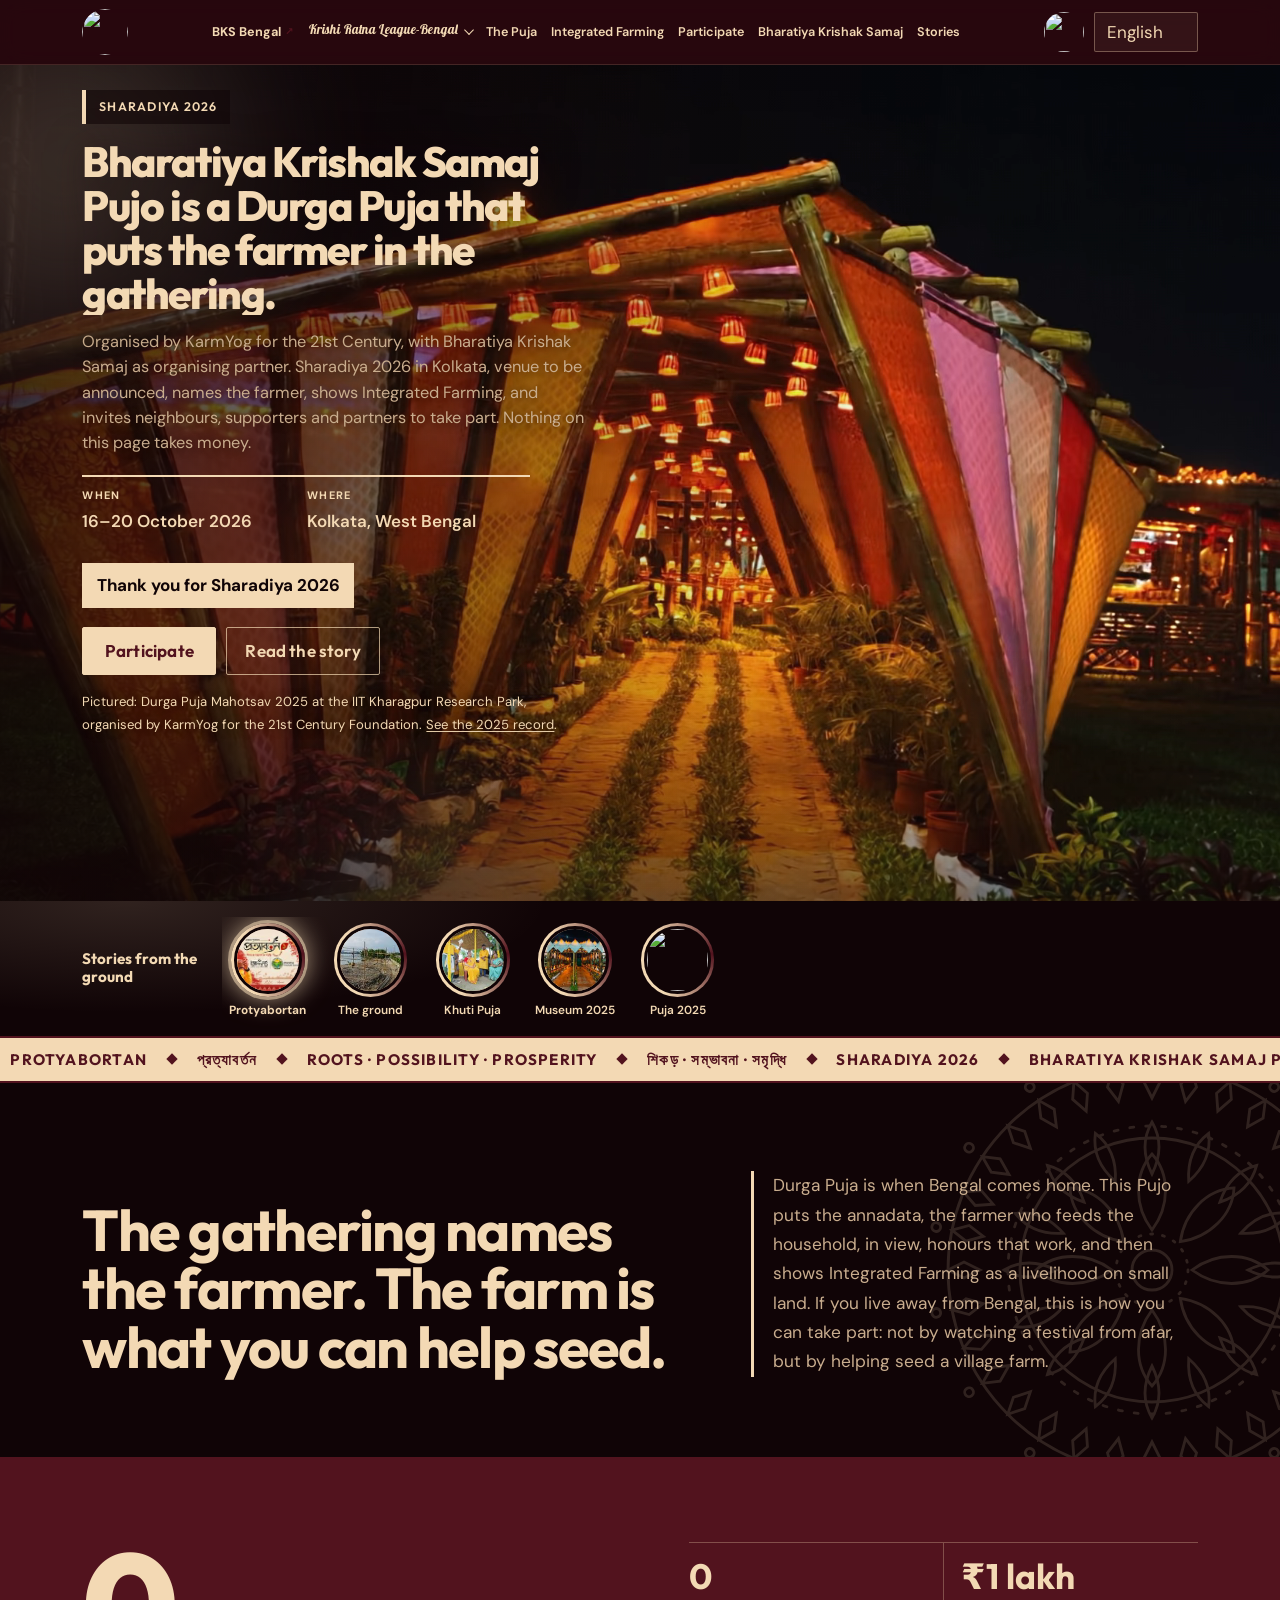
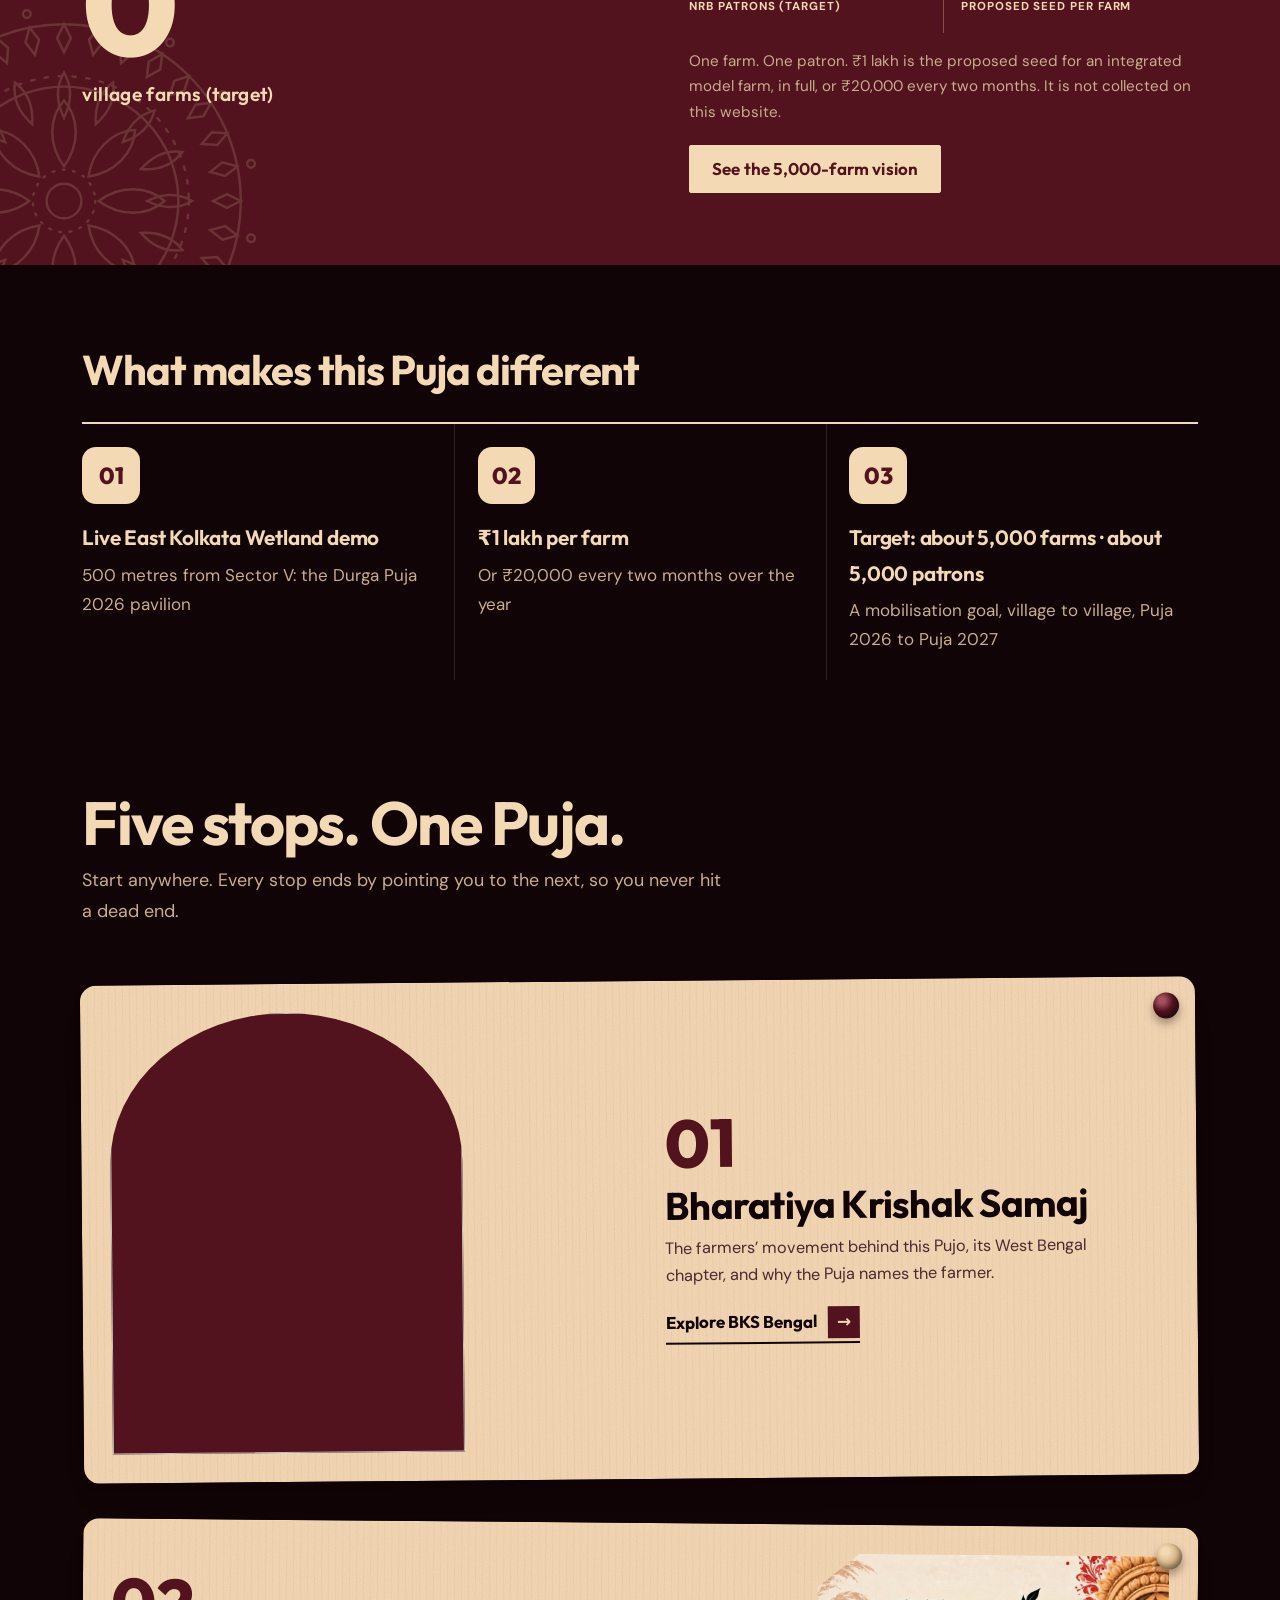
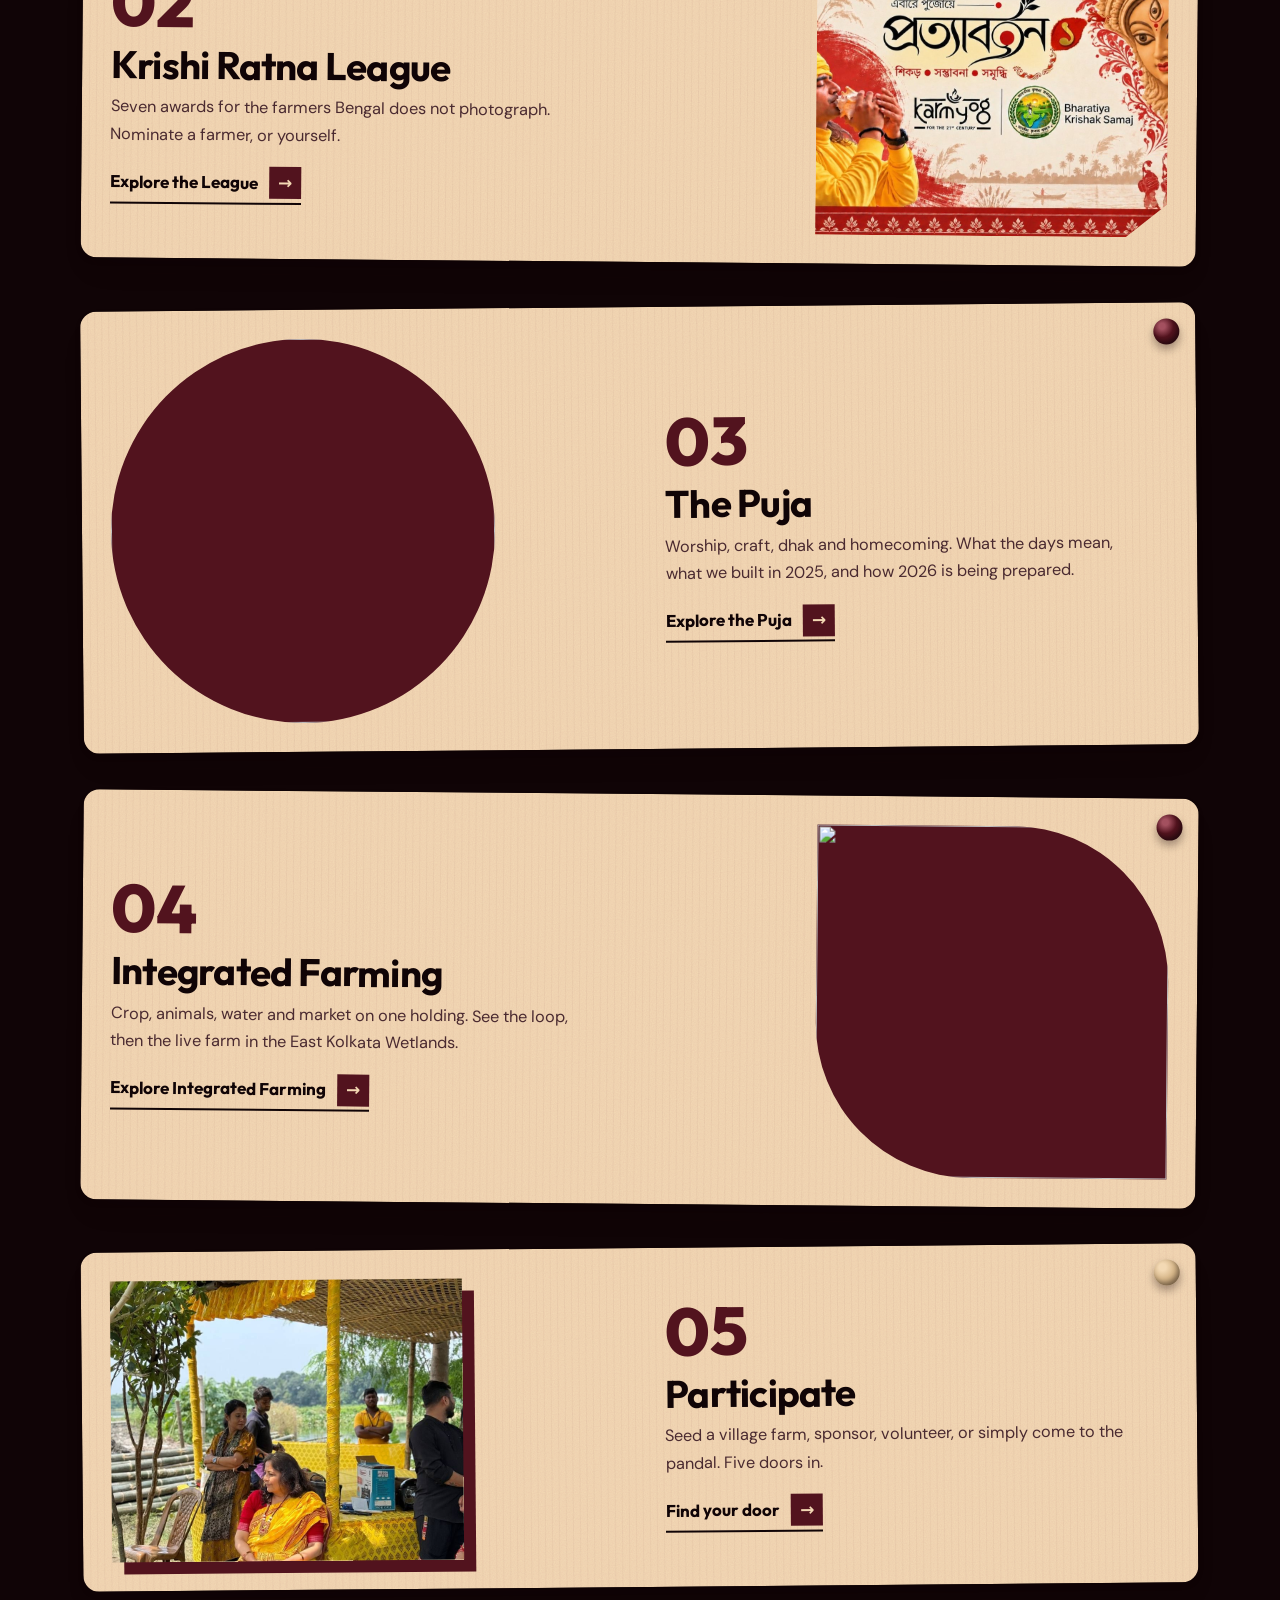
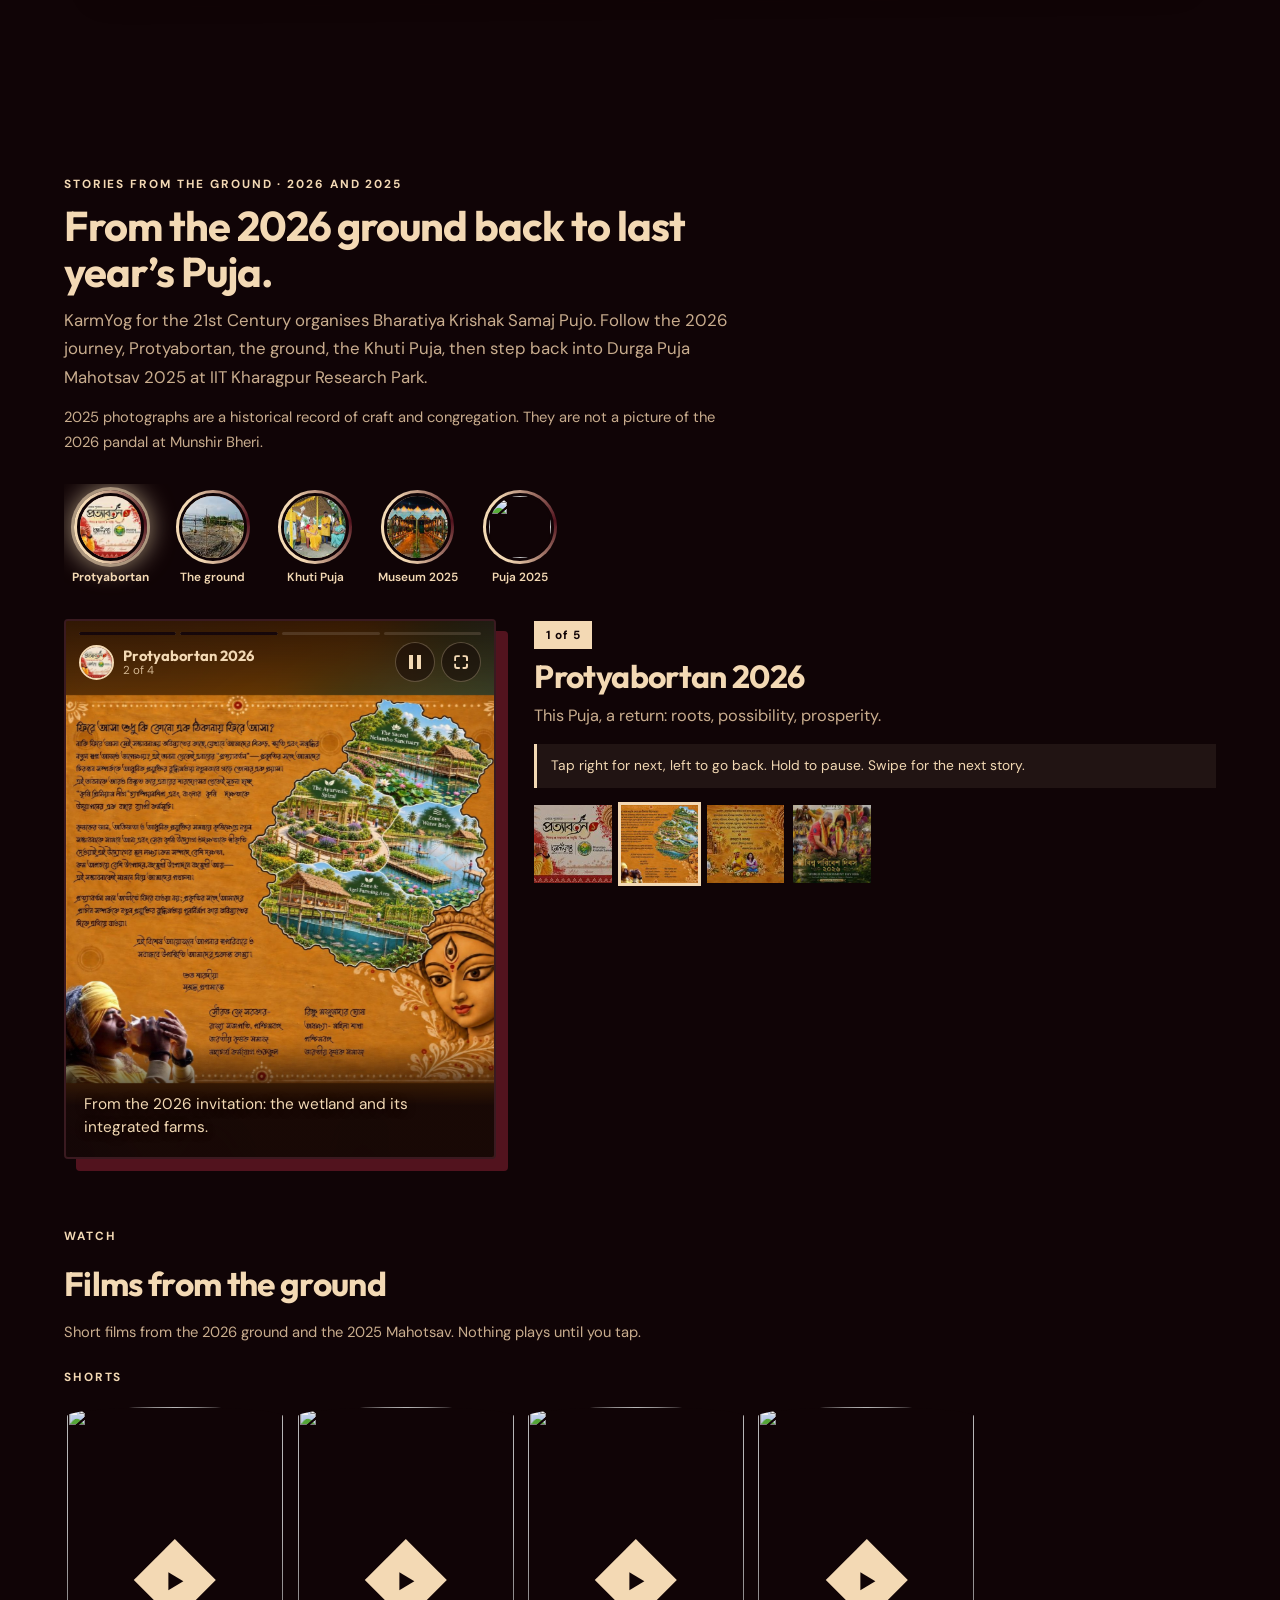
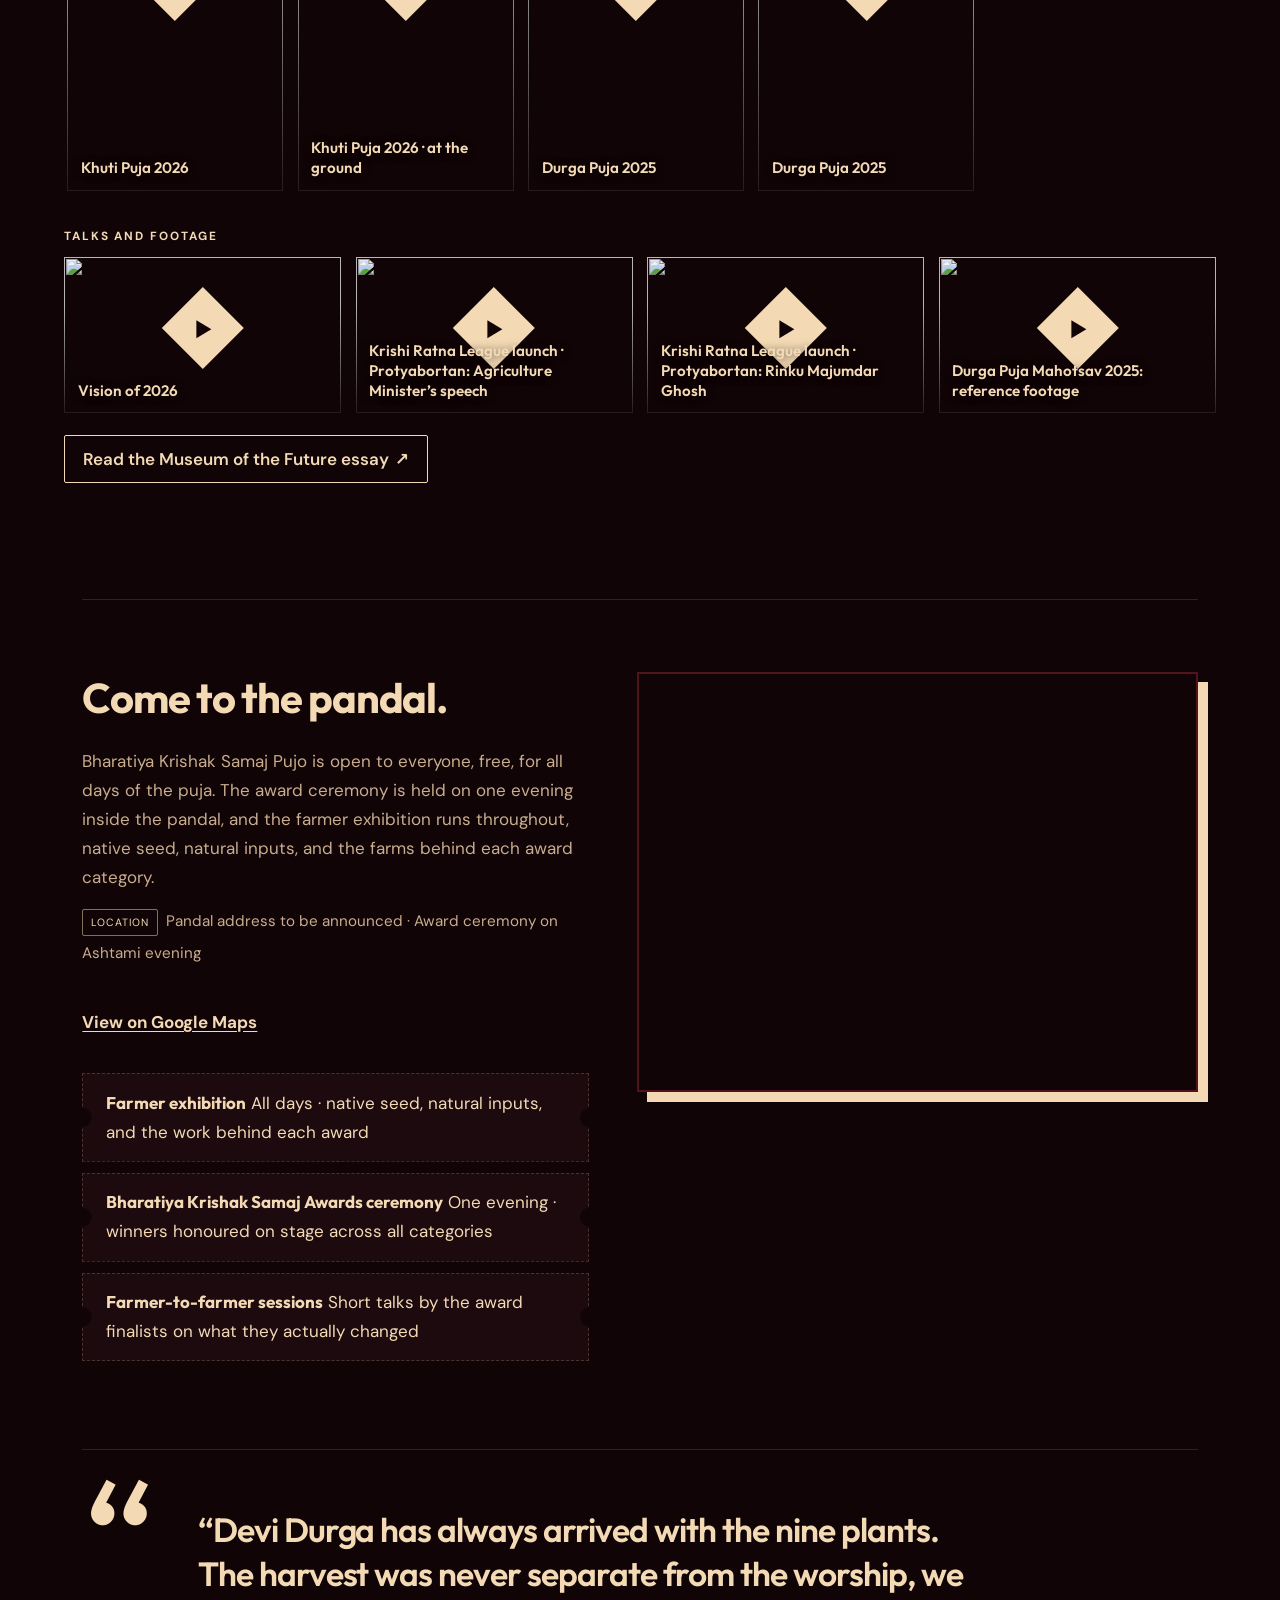
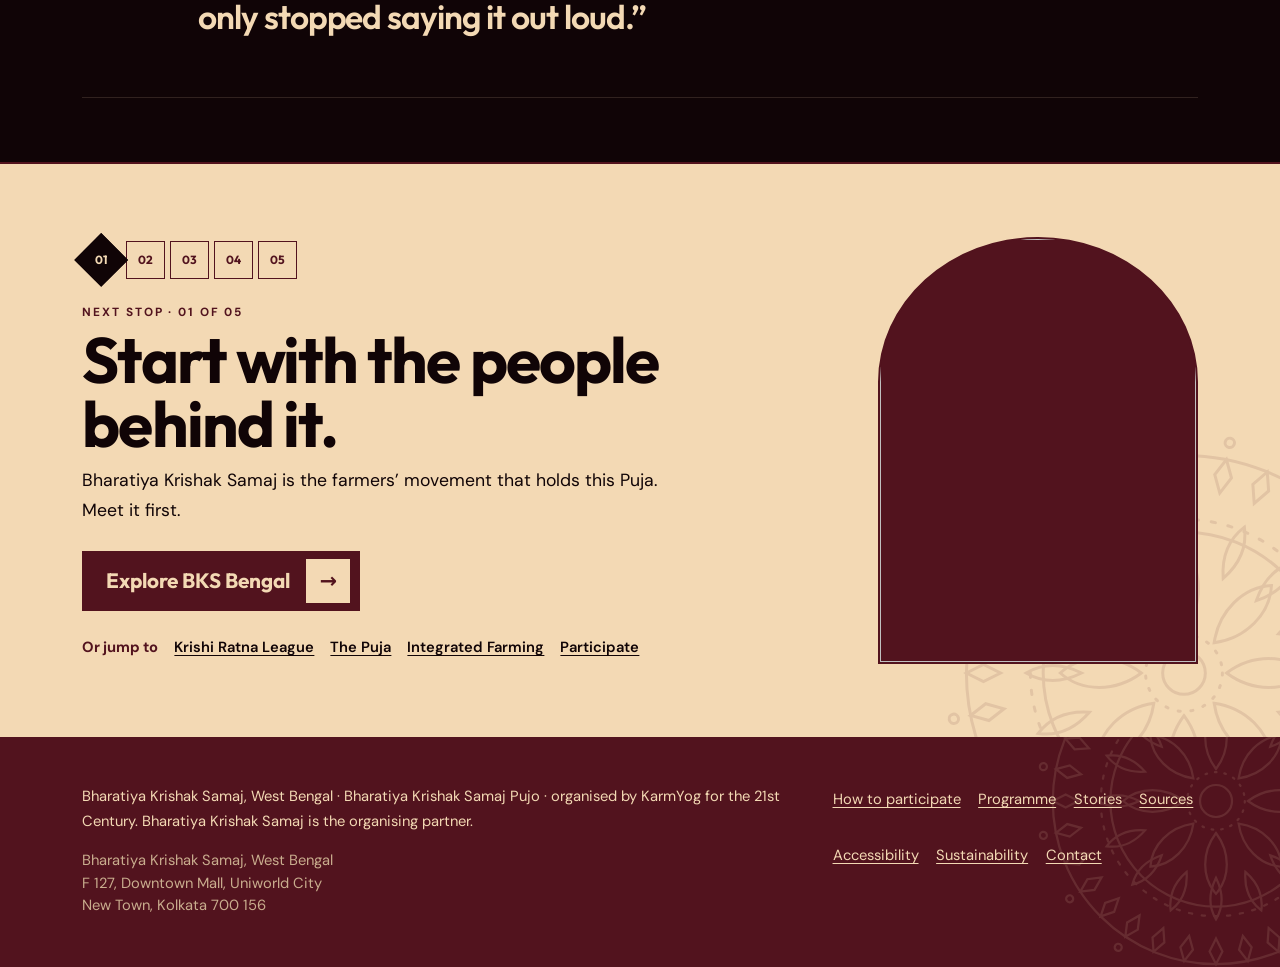
==== site/index.html @ 61fc8c5d "Add KRL Teams, group League sites in a header dropdown, interactive farm wheel - New nav item KRL Te" ====
<!DOCTYPE html>
<html lang="en" data-sec="night">
<head>
  <meta charset="utf-8">
  <meta name="viewport" content="width=device-width, initial-scale=1">
  <title>Bharatiya Krishak Samaj Pujo 2026 | Bharatiya Krishak Samaj</title>
  <meta name="description" content="A seasonal Durga Puja under Bharatiya Krishak Samaj, West Bengal, organised with KarmYog for the 21st Century. The Puja names the farmer, shows Integrated Farming, and invites Non-Resident Bengalis to seed village farms. Venue, programme and donations are not claimed.">
  <meta name="robots" content="noindex, nofollow, noarchive">
  <link rel="canonical" href="https://bks-durga-puja-2026.vercel.app/site/">
  <meta name="google" content="notranslate">
  <meta property="og:type" content="website">
  <meta property="og:title" content="Bharatiya Krishak Samaj Pujo 2026 | Bharatiya Krishak Samaj">
  <meta property="og:description" content="A seasonal Durga Puja under Bharatiya Krishak Samaj, West Bengal, organised with KarmYog for the 21st Century. The Puja names the farmer and invites participation in village farms.">
  <meta property="og:locale" content="en_IN">
  <meta property="og:locale:alternate" content="bn_IN">
  <meta property="og:locale:alternate" content="hi_IN">
  <meta name="twitter:card" content="summary">
  <script type="application/ld+json">
  {
    "@context": "https://schema.org",
    "@type": "WebPage",
    "name": "Bharatiya Krishak Samaj Pujo 2026",
    "inLanguage": ["en", "bn", "hi"],
    "about": "Seasonal Durga Puja under Bharatiya Krishak Samaj, organised with KarmYog for the 21st Century",
    "isPartOf": { "@type": "Organization", "name": "Bharatiya Krishak Samaj" },
    "description": "The Puja names the farmer, shows Integrated Farming, and invites Non-Resident Bengalis to seed village farms. The 5,000-farm figure is a mobilisation goal. Venue, committee, programme and donations are not claimed."
  }
  </script>
  <link rel="icon" href="assets/bks-seal-96.png" type="image/png">
  <link rel="preconnect" href="https://fonts.googleapis.com">
  <link rel="preconnect" href="https://fonts.gstatic.com" crossorigin>
  <link href="https://fonts.googleapis.com/css2?family=Galada&display=swap" rel="stylesheet">
  <link rel="stylesheet" href="styles/fonts.css">
  <link rel="stylesheet" href="styles/fonts-sunflare.css?v=w1">
  <link rel="stylesheet" href="styles/tokens.css?v=w1">
  <link rel="stylesheet" href="styles/app.css?v=w1">
  <link rel="stylesheet" href="styles/art.css?v=w1">
  <link rel="stylesheet" href="memories.css?v=w1">
  <link rel="stylesheet" href="ifs.css?v=w1">
  <link rel="stylesheet" href="styles/sunflare.css?v=w1">
  <link rel="stylesheet" href="styles/palette.css?v=w1">
  <link rel="stylesheet" href="styles/secondary.css?v=t3">
</head>
<body>
  <a class="skip" href="#main" data-ui="skip">Skip to content</a>
  <header class="site-header">
    <div id="live" class="live" aria-live="polite"></div>
    <div class="header-inner">
      <div class="brand-row">
        <a class="brand-lockup brand-lockup--bks" href="#home" aria-label="Bharatiya Krishak Samaj Pujo">
          <span class="seal">
            <img src="assets/bks-seal-96.png" width="52" height="52" alt="">
          </span>
          <span class="wordmark" data-ui="site">Bharatiya Krishak Samaj Pujo</span>
        </a>
        <span class="brand-divider" aria-hidden="true"></span>
        <div class="brand-lockup brand-lockup--karmyog">
          <img class="karmyog-mark" src="assets/karmyog/karmyog-21st-century-256.png" width="44" height="44" alt="">
          <span class="brand-sub" data-ui="brandSub">Organised by KarmYog for the 21st Century</span>
        </div>
        <div class="header-tools">
          <div class="lang-bar lang-bar--header" id="lang-header"></div>
          <button type="button" class="nav-toggle" id="nav-toggle" aria-expanded="false" aria-controls="nav-drawer">
            <span class="nav-toggle-bars" aria-hidden="true"><span></span><span></span><span></span></span>
            <span class="sr-only" data-ui="menu">Menu</span>
          </button>
        </div>
      </div>
      <nav class="nav nav-desktop" id="nav-desktop" aria-label="Primary"></nav>
    </div>
  </header>
  <nav class="crumbs wrap-wide" id="crumbs" aria-label="Breadcrumb" hidden></nav>
  <div class="nav-backdrop" id="nav-backdrop" hidden></div>
  <div class="nav-drawer" id="nav-drawer" role="dialog" aria-modal="true" aria-labelledby="nav-drawer-title" hidden>
    <div class="nav-drawer-head">
      <p class="nav-drawer-title" id="nav-drawer-title" data-ui="menu">Menu</p>
      <button type="button" class="nav-close" id="nav-close">
        <span aria-hidden="true">×</span>
        <span class="sr-only" data-ui="menuClose">Close menu</span>
      </button>
    </div>
    <div class="nav-drawer-langs" hidden>
      <p class="kicker" data-ui="languageGroup">Language</p>
      <div class="lang-bar lang-bar--drawer" id="lang-drawer"></div>
    </div>
    <nav class="nav-drawer-list" id="nav-drawer-list" aria-label="Primary"></nav>
  </div>

  <main id="main">
    <article class="view is-active" data-view="home">
      <div class="hero-band hero-band--photo">
        <video class="hero-video" autoplay muted loop playsinline preload="auto" poster="assets/video/hero-2025-poster.jpg?v=hq" aria-hidden="true" tabindex="-1">
          <source src="assets/video/hero-2025.webm?v=hq" type="video/webm">
          <source src="assets/video/hero-2025.mp4?v=hq" type="video/mp4">
        </video>
        <div class="hero-video-shade" aria-hidden="true"></div>
        <div class="hero-aura" aria-hidden="true"><span></span><span></span></div>
        <div class="hero-embers" aria-hidden="true"><i></i><i></i><i></i><i></i><i></i><i></i><i></i><i></i><i></i><i></i></div>
        <div class="wrap-wide hero-grid">
          <div class="hero-copy">
            <p class="hero-kicker-live" data-campaign="heroKicker">Sharadiya 2026</p>
            <h1 data-campaign="heroTitle">Bharatiya Krishak Samaj Pujo is a Durga Puja that puts the farmer in the gathering.</h1>
            <p class="lede lede-live" data-campaign="heroLead">Organised by KarmYog for the 21st Century, with Bharatiya Krishak Samaj as organising partner. Sharadiya 2026 in Kolkata, Munshir Bheri Management / Fishermen's Committee, Near Sukantanagar / Salt Lake Sector V, (East Kolkata Wetlands), Kolkata, 700091, names the farmer, shows Integrated Farming, and invites neighbours, supporters and partners to take part. Nothing on this page takes money.</p>
            <dl class="hero-meta">
              <div><dt data-campaign="metaWhenLabel">When</dt><dd id="meta-when">16–20 October 2026</dd></div>
              <div><dt data-campaign="metaWhereLabel">Where</dt><dd id="meta-where">Munshir Bheri, Salt Lake Sector V, Kolkata, 700091</dd></div>
            </dl>
            <div class="hero-countdown" id="hero-countdown" hidden></div>
            <div class="cta-row">
              <a class="btn btn-primary" href="#doors" data-campaign="heroCta1">Participate</a>
              <a class="btn btn-ghost" href="#journey" data-campaign="heroCta2">Read the story</a>
            </div>
            <p class="hero-credit" data-campaign="heroCredit">Pictured: Durga Puja Mahotsav 2025 at the IIT Kharagpur Research Park, organised by KarmYog for the 21st Century Foundation.</p>
          </div>
        </div>
      </div>
      <div class="ribbon" aria-hidden="true"><div class="ribbon__track"><span>Protyabortan</span><span>প্রত্যাবর্তন</span><span>Roots · Possibility · Prosperity</span><span>শিকড় · সম্ভাবনা · সমৃদ্ধি</span><span>Sharadiya 2026</span><span>Bharatiya Krishak Samaj Pujo</span><span>East Kolkata Wetlands</span><span>16–20 October 2026</span><span>Protyabortan</span><span>প্রত্যাবর্তন</span><span>Roots · Possibility · Prosperity</span><span>শিকড় · সম্ভাবনা · সমৃদ্ধি</span><span>Sharadiya 2026</span><span>Bharatiya Krishak Samaj Pujo</span><span>East Kolkata Wetlands</span><span>16–20 October 2026</span></div></div>

      <section class="story-bridge" id="story-bridge" aria-label="Why this Puja talks about farms"></section>
      <section class="initiative-band" id="initiative" aria-label="The initiative">
        <div class="wrap-wide">
          <aside class="nom-card" aria-label="Mobilisation">
            <p class="kicker" data-campaign="countEyebrow">Once the story is clear: the initiative</p>
            <p class="nom-card-figure"><strong id="count-nominations">5,000</strong> <span data-campaign="countNominationsLabel">village farms</span></p>
            <div class="nom-card-split">
              <p><strong id="count-districts">5,000</strong> <span data-campaign="countDistrictsLabel">NRB patrons</span></p>
              <p><strong id="count-seed">₹1 lakh</strong> <span data-campaign="countCategoriesLabel">seed per farm</span></p>
            </div>
            <p class="muted" data-campaign="countNote">One farm. One patron. ₹1 lakh is the proposed seed for an integrated model farm, in full, or ₹20,000 every two months. It is not collected on this website.</p>
            <p class="cta-row"><a class="btn btn-ghost" href="#mission" data-campaign="countCta">See the 5,000-farm vision</a></p>
          </aside>
        </div>
      </section>
      <section class="differ" aria-labelledby="differ-h">
        <div class="wrap-wide">
          <p class="kicker" data-en="Why this one" data-bn="কেন এটি" data-hi="यही क्यों">Why this one</p>
          <h2 id="differ-h" data-en="What makes this Puja different" data-bn="এই পুজো কেন আলাদা" data-hi="यह पूजा क्यों अलग है">What makes this Puja different</h2>
          <div class="diff-strip" id="diff-strip"></div>
        </div>
      </section>
      <section class="journey" id="journey" aria-labelledby="journey-h">
        <div class="wrap-wide" data-journey-map></div>
      </section>
      <div data-slot="home-memories"></div>
      <div class="wrap-wide" data-slot="home-visit"></div>
      <div class="wrap-wide" data-slot="home-quote"></div>
      <section class="next-stop" data-next-stop="home"></section>
    </article>

    <article class="view wrap-wide chapter" data-view="puja" hidden>
      <nav class="journey-bar" data-journey-bar="puja"></nav>
      <header class="page-head">
        <p class="kicker" data-en="Cultural context first" data-bn="আগে সাংস্কৃতিক প্রসঙ্গ" data-hi="पहले सांस्कृतिक संदर्भ">Cultural context first</p>
        <h1 data-en="The Puja" data-bn="পূজা" data-hi="पूजा">The Puja</h1>
        <p class="lede" data-en="Worship, craft, food, music and neighbourhood. Festival facts are separated from what is not yet true of a BKS gathering." data-bn="আরাধনা, শিল্প, খাবার, সঙ্গীত আর পাড়া। উৎসবের তথ্য, আর বি কে এস সম্বন্ধে যা এখনও সত্যি নয়, তা আলাদা।" data-hi="आराधना, शिल्प, भोजन, संगीत और पड़ोस। उत्सव के तथ्य, और बीकेएस के बारे में जो अभी सत्य नहीं, वह अलग।">Worship, craft, food, music and neighbourhood. Festival facts are separated from what is not yet true of a BKS gathering.</p>
      </header>
      <div data-slot="puja-a"></div>
      <aside class="hint" data-hint="puja-stories"></aside>
      <div class="chapter-prose">
      <p class="native-draft" data-ui="draft-note"></p>
      <p class="legend" data-en="This page uses three labels: SOURCE FACT (the festival in Bengal), BKS POSITIONING (where the Samaj sits), and PENDING INFORMATION (what is not yet true of a BKS gathering)." data-bn="এই পাতায় তিনটি ছাপ: SOURCE FACT (বাংলার পূজা), BKS POSITIONING (সমাজ কোথায় দাঁড়ায়), PENDING INFORMATION (বি কে এস আয়োজন সম্বন্ধে যা এখন নেই)।" data-hi="इस पृष्ठ पर तीन चिह्न: SOURCE FACT (बंगाल की पूजा), BKS POSITIONING (समाज कहाँ खड़ा है), PENDING INFORMATION (बीकेएस आयोजन के बारे में जो अभी नहीं है)।">This page uses three labels: SOURCE FACT (the festival in Bengal), BKS POSITIONING (where the Samaj sits), and PENDING INFORMATION (what is not yet true of a BKS gathering).</p>

      <section class="layer layer--fact" aria-labelledby="puja-fact-heading">
        <h2 id="puja-fact-heading" data-en="Source fact: the festival in Bengal" data-bn="SOURCE FACT: বাংলার পূজা" data-hi="SOURCE FACT: बंगाल की पूजा">Source fact: the festival in Bengal</h2>
        <p><span class="badge badge-verified">SOURCE FACT</span> <span class="badge badge-verified">VERIFIED</span> <span data-en="In December 2021, ‘Durga Puja in Kolkata’ was inscribed on UNESCO’s Representative List of the Intangible Cultural Heritage of Humanity. The inscribed element is Kolkata’s Puja, not this page, and not an unnamed venue." data-bn="২০২১-এর ডিসেম্বরে ‘কলকাতার দুর্গা পূজা’ ইউনেস্কোর তালিকায় ওঠে। স্বীকৃতি কলকাতার পূজার, এই পাতার নয়, নামহীন মণ্ডপেরও নয়।" data-hi="दिसंबर 2021 में ‘कोलकाता की दुर्गा पूजा’ यूनेस्को की सूची में आई। मान्यता कोलकाता की पूजा की है, इस पृष्ठ की नहीं, बिना नाम के मंडप की भी नहीं।">In December 2021, ‘Durga Puja in Kolkata’ was inscribed on UNESCO’s Representative List of the Intangible Cultural Heritage of Humanity. The inscribed element is Kolkata’s Puja, not this page, and not an unnamed venue.</span></p>
        <p><span class="badge badge-verified">SOURCE FACT</span> <span class="badge badge-verified">VERIFIED</span> <span data-en="Images are unfired clay, traditionally from the Ganga, made in artisanal workshops. Eyes are painted from Mahalaya. The image returns to water on the tenth day. That is the festival’s material fact, not a BKS workshop." data-bn="প্রতিমা অপোড়া মাটির, প্রায়ই গঙ্গার মাটি, কারিগরের কারখানায় গড়া। মহালয়ায় চক্ষুদান। দশমীতে জলে ফেরে। উৎসবের কথা, বি কে এস-এর কারখানা নয়।" data-hi="प्रतिमा कच्ची माटी की है, प्रायः गंगा की माटी, कारीगर की कार्यशाला में गढ़ी। महालय पर नेत्रदान। दशमी पर जल में लौटती है। उत्सव का तथ्य, बीकेएस कार्यशाला नहीं।">Images are unfired clay, traditionally from the Ganga, made in artisanal workshops. Eyes are painted from Mahalaya. The image returns to water on the tenth day. That is the festival’s material fact, not a BKS workshop.</span></p>
        <p><span class="badge badge-verified">SOURCE FACT</span> <span class="badge badge-verified">VERIFIED</span> <span data-en="Traditional Bengali drumming is named in the UNESCO inscription. Dhakis keep that sound. No unnamed drummer is exhibited here, and this page does not autoplay audio." data-bn="ঐতিহ্যবাহী বাংলা ঢাক ইউনেস্কোর লিপিতে আছে। ঢাকিরা সেই শব্দ রাখেন। নামহীন ঢাকি এখানে নেই, আর পাতা নিজে থেকে বাজে না।" data-hi="पारंपरिक बंगाली ढाक यूनेस्को अभिलेख में है। ढाकी वह ध्वनि रखते हैं। बिना नाम के ढाकी यहाँ नहीं, और पृष्ठ स्वयं नहीं बजता।">Traditional Bengali drumming is named in the UNESCO inscription. Dhakis keep that sound. No unnamed drummer is exhibited here, and this page does not autoplay audio.</span></p>
        <p><span class="badge badge-research">SOURCE FACT</span> <span class="badge badge-research">RESEARCH-DERIVED</span> <span data-en="Household (bonedi bari) Pujas and public barowari / sarbojanin Pujas coexist. A city theme-pandal is not the same as a district neighbourhood gathering. BKS will not use those committee words until a real committee chooses them." data-bn="বনেদি বাড়ির পূজা আর বারোয়ারি / সর্বজনীন পূজা পাশাপাশি চলে। শহরের থিম-মণ্ডপ আর জেলার পাড়া এক নয়। আসল কমিটি না-চাওয়া পর্যন্ত বি কে এস সেই শব্দ নিজের পদবি করবে না।" data-hi="बनेदी घर की पूजा और बारोयारी / सर्वजनीन पूजा साथ चलती हैं। शहर का थीम-मंडप और ज़िले का पड़ोस एक नहीं। वास्तविक समिति चुनने तक बीकेएस उन शब्दों को अपना पद नहीं बनाएगा।">Household (bonedi bari) Pujas and public barowari / sarbojanin Pujas coexist. A city theme-pandal is not the same as a district neighbourhood gathering. BKS will not use those committee words until a real committee chooses them.</span></p>
        <p><span class="badge badge-research">SOURCE FACT</span> <span class="badge badge-research">RESEARCH-DERIVED</span> <span data-en="Bhog is food offered and then shared. Community kitchens often serve khichuri, mixed vegetables, fries, chutney and payesh. Whether BKS will serve bhog is not decided here." data-bn="ভোগ নিবেদন করে তারপর ভাগ করা হয়। খিচুড়ি, লবড়া, ভাজা, চাটনি, পায়েস সর্বজনীন রান্নাঘরে প্রায়ই থাকে। বি কে এস দেবে কি না, এখানে স্থির নয়।" data-hi="भोग निवेदन कर फिर बाँटा जाता है। खिचड़ी, मिश्रित सब्ज़ी, तलन, चटनी, पायेश सामुदायिक रसोई में प्रायः होते हैं। बीकेएस देगा या नहीं, यहाँ तय नहीं।">Bhog is food offered and then shared. Community kitchens often serve khichuri, mixed vegetables, fries, chutney and payesh. Whether BKS will serve bhog is not decided here.</span></p>
      </section>

      <section class="prose-block">
        <h2 data-en="The public days: cultural sequence, not a BKS timetable" data-bn="সর্বজনীন দিনগুলো: সাংস্কৃতিক ক্রম, বি কে এস-এর সূচি নয়" data-hi="सार्वजनिक दिन: सांस्कृतिक क्रम, बीकेएस समय-सारिणी नहीं">The public days: cultural sequence, not a BKS timetable</h2>
        <p class="muted" data-en="Meanings below are research-derived. Gregorian clocks for 2026 are not printed as ritual fact." data-bn="নিচের অর্থ গবেষণা-নির্ভর। ২০২৬-এর আচারের ঘড়ি এখানে ছাপা হয়নি।" data-hi="नीचे के अर्थ शोध-आधारित हैं। 2026 की अनुष्ठान घड़ी यहाँ नहीं छापी गई।">Meanings below are research-derived. Gregorian clocks for 2026 are not printed as ritual fact.</p>
        <ul class="day-list">
          <li><span class="badge badge-research">RESEARCH-DERIVED</span><h3 data-en="Mahalaya" data-bn="মহালয়া" data-hi="महालय">Mahalaya</h3><p data-en="Pitru Paksha ends. In Bengal this dawn is also cultural memory: the goddess is turned toward the living year." data-bn="পিতৃপক্ষ শেষ। বাংলায় এই ভোর সাংস্কৃতিক স্মৃতিও, দেবী জীবন্ত বছরের দিকে ঘোরেন।" data-hi="पितृ पक्ष समाप्त। बंगाल में यह भोर सांस्कृतिक स्मृति भी है, देवी जीवित वर्ष की ओर मुड़ती हैं।">Pitru Paksha ends. In Bengal this dawn is also cultural memory: the goddess is turned toward the living year.</p></li>
          <li><span class="badge badge-research">RESEARCH-DERIVED</span><h3 data-en="Shashthi" data-bn="ষষ্ঠী" data-hi="षष्ठी">Shashthi</h3><p data-en="Bodhon: the public awakening of the image." data-bn="বোধন: প্রতিমার সর্বজনীন জাগরণ।" data-hi="बोधन: प्रतिमा का सार्वजनिक जागरण।">Bodhon: the public awakening of the image.</p></li>
          <li><span class="badge badge-research">RESEARCH-DERIVED</span><h3 data-en="Saptami" data-bn="সপ্তমী" data-hi="सप्तमी">Saptami</h3><p data-en="Nabapatrika / Kolabou. Full public worship typically begins." data-bn="নবপত্রিকা / কলাবউ। সর্বজনীন পূজা সাধারণত এখান থেকে।" data-hi="नवपत्रिका / कलाबउ। सार्वजनिक पूजा प्रायः यहाँ से।">Nabapatrika / Kolabou. Full public worship typically begins.</p></li>
          <li><span class="badge badge-research">RESEARCH-DERIVED</span><h3 data-en="Ashtami" data-bn="অষ্টমী" data-hi="अष्टमी">Ashtami</h3><p data-en="Pushpanjali, Kumari Puja, and Sandhi Puja at the join of Ashtami and Navami." data-bn="পুষ্পাঞ্জলি, কুমারী পূজা, আর অষ্টমী-নবমীর সন্ধিতে সন্ধি পূজা।" data-hi="पुष्पाञ्जलि, कुमारी पूजा, और अष्टमी-नवमी की सन्धि पर सन्धि पूजा।">Pushpanjali, Kumari Puja, and Sandhi Puja at the join of Ashtami and Navami.</p></li>
          <li><span class="badge badge-research">RESEARCH-DERIVED</span><h3 data-en="Navami" data-bn="নবমী" data-hi="नवमी">Navami</h3><p data-en="Culminating worship in many committees." data-bn="অনেক কমিটিতে পূজার সমাপনী দিন।" data-hi="कई समितियों में पूजा का समापन दिन।">Culminating worship in many committees.</p></li>
          <li><span class="badge badge-research">RESEARCH-DERIVED</span><h3 data-en="Dashami" data-bn="দশমী" data-hi="दशमी">Dashami</h3><p data-en="Sindoor Khela, Bijoya, and immersion, often on a civil day also fixed with the police." data-bn="সিঁদুর খেলা, বিজয়া, বিসর্জন: প্রায়ই পুলিশের দিনের সঙ্গেও বাঁধা।" data-hi="सिंदूर खेला, विजया, विसर्जन: प्रायः पुलिस के दिन से भी बँधा।">Sindoor Khela, Bijoya, and immersion, often on a civil day also fixed with the police.</p></li>
        </ul>
      </section>

      <section class="layer layer--position" aria-labelledby="puja-position-heading">
        <h2 id="puja-position-heading" data-en="BKS positioning" data-bn="BKS POSITIONING" data-hi="BKS POSITIONING">BKS positioning</h2>
        <p><span class="badge badge-proposed">BKS POSITIONING</span> <span data-en="Ram Sir has said the 2026 gathering is Bharatiya Krishak Samaj Pujo. On this site that conversation lives on its own page. It does not rewrite Saptami, Sandhi Puja, or visarjan as farming." data-bn="রাম স্যার বলেছেন ২০২৬-এর আয়োজন ভারতীয় কৃষক সমাজ পূজা। সেই কথা আলাদা পাতায়। সপ্তমী, সন্ধি পূজা বা বিসর্জনকে চাষ করে লেখা হয় না।" data-hi="राम सर ने कहा है 2026 का आयोजन भारतीय कृषक समाज पूजा है। वह बात अलग पृष्ठ पर है। सप्तमी, सन्धि पूजा या विसर्जन को खेती बनाकर नहीं लिखा जाता।">Ram Sir has said the 2026 gathering is Bharatiya Krishak Samaj Pujo. On this site that conversation lives on its own page. It does not rewrite Saptami, Sandhi Puja, or visarjan as farming.</span></p>
      </section>

      <section class="layer layer--pending" aria-labelledby="puja-pending-heading">
        <h2 id="puja-pending-heading" data-en="Pending information" data-bn="PENDING INFORMATION" data-hi="PENDING INFORMATION">Pending information</h2>
        <p><span class="badge badge-pending">PENDING INFORMATION</span> <span data-en="Venue, committee, physical programme, photography, and ritual clocks from a named Panjika are not on file. This site will not invent a pandal list." data-bn="স্থান, কমিটি, শারীরিক অনুষ্ঠান, ছবি, আর নামসহ পঞ্জিকার আচারের ঘড়ি নথিতে নেই। মণ্ডপের তালিকা তৈরি হবে না।" data-hi="स्थान, समिति, शारीरिक कार्यक्रम, चित्र, और नामित पञ्जिका की अनुष्ठान घड़ी फ़ाइल में नहीं। मंडप सूची गढ़ी नहीं जाएगी।">Venue, committee, physical programme, photography, and ritual clocks from a named Panjika are not on file. This site will not invent a pandal list.</span></p>
      </section>
      </div>
      <section class="glance" aria-labelledby="glance-h">
        <p class="kicker" data-en="At a glance" data-bn="এক নজরে" data-hi="एक नज़र में">At a glance</p>
        <h2 id="glance-h" data-en="Who, what, when, where" data-bn="কে, কী, কখন, কোথায়" data-hi="कौन, क्या, कब, कहाँ">Who, what, when, where</h2>
        <dl class="facts">
          <div><dt data-en="Who" data-bn="কে" data-hi="कौन">Who</dt><dd data-hero="who">Bharatiya Krishak Samaj, West Bengal</dd></div>
          <div><dt data-en="What" data-bn="কী" data-hi="क्या">What</dt><dd data-hero="what">A seasonal Durga Puja that names the farmer, shows Integrated Farming, and invites Non-Resident Bengalis to seed village farms.</dd></div>
          <div><dt data-en="When" data-bn="কখন" data-hi="कब">When</dt><dd data-hero="when">Sharadiya 2026. Civic holidays are documented. Ritual clocks await a named Panjika.</dd></div>
          <div><dt data-en="Where" data-bn="কোথায়" data-hi="कहाँ">Where</dt><dd data-hero="where">Munshir Bheri Management / Fishermen's Committee, Near Sukantanagar / Salt Lake Sector V, (East Kolkata Wetlands), Kolkata, 700091, West Bengal</dd></div>
          <div><dt data-en="Why" data-bn="কেন" data-hi="क्यों">Why</dt><dd data-hero="why">The Puja is when Bengal gathers. This gathering puts the annadata in view, then shows a farm livelihood that patrons can help seed.</dd></div>
          <div><dt data-en="What next" data-bn="এরপর" data-hi="आगे">What next</dt><dd data-hero="next">Participate, express interest, or nominate a farmer. Nothing here takes money.</dd></div>
        </dl>
      </section>
      <div data-slot="puja-b"></div>
      <aside class="hint" data-hint="puja-ifs"></aside>
      <div data-slot="puja-c"></div>
      <section class="next-stop" data-next-stop="puja"></section>
    </article>

    <article class="view wrap-wide chapter" data-view="krishak" hidden>
      <nav class="journey-bar" data-journey-bar="krishak"></nav>
      <div id="krishak-body" data-json-root></div>
      <div data-slot="krishak-a"></div>
      <aside class="hint" data-hint="krishak-league"></aside>
      <div data-slot="krishak-b"></div>
      <aside class="hint" data-hint="krishak-site"></aside>
      <section class="next-stop" data-next-stop="krishak"></section>
    </article>

    <article class="view wrap-wide chapter" data-view="league" hidden>
      <nav class="journey-bar" data-journey-bar="league"></nav>
      <header class="page-head" data-league-head></header>
      <div data-slot="league-a"></div>
      <aside class="hint" data-hint="league-site"></aside>
      <div data-slot="league-b"></div>
      <section class="next-stop" data-next-stop="league"></section>
    </article>

    <article class="view wrap-wide chapter" data-view="ifs" hidden>
      <nav class="journey-bar" data-journey-bar="ifs"></nav>
      <div id="ifs-body" data-json-root data-ifs-audience="main"></div>
      <aside class="hint" data-hint="ifs-demo"></aside>
      <div data-slot="ifs-a"></div>
      <aside class="hint" data-hint="ifs-seed"></aside>
      <section class="next-stop" data-next-stop="ifs"></section>
    </article>

    <article class="view wrap-wide" data-view="mission" hidden>
      <div id="mission-body" data-json-root></div>
      <section class="next-stop" data-next-stop="mission"></section>
    </article>

    <article class="view wrap-wide chapter" data-view="participate" hidden>
      <nav class="journey-bar" data-journey-bar="participate"></nav>
      <div id="participate-body" data-json-root></div>
      <div data-slot="participate-a"></div>
      <aside class="hint" data-hint="participate-nominate"></aside>
      <div data-slot="participate-b"></div>
      <div data-slot="participate-c"></div>
      <section class="next-stop" data-next-stop="participate"></section>
    </article>

    <article class="view wrap" data-view="locator" hidden>
      <div id="locator-body" data-json-root></div>
    </article>

    <article class="view wrap" data-view="sources" hidden>
      <div id="sources-body" data-json-root></div>
    </article>

    <article class="view wrap-wide" data-view="programme" hidden>
      <header class="page-head">
        <p class="kicker" data-en="Two layers" data-bn="দুই স্তর" data-hi="दो परतें">Two layers</p>
        <h1 data-en="Programme" data-bn="কার্যক্রম" data-hi="कार्यक्रम">Programme</h1>
        <p class="lede" data-en="West Bengal civic holidays are shown as holidays. A named BKS programme does not yet exist. Ritual clocks are not printed." data-bn="পশ্চিমবঙ্গের নাগরিক ছুটি ছুটি হিসেবেই। নামসহ বি কে এস অনুষ্ঠান এখন নেই। আচারের ঘড়ি ছাপা হয়নি।" data-hi="पश्चिम बंगाल की नागरिक छुट्टियाँ छुट्टी के रूप में दिखाई गई हैं। नामित बीकेएस कार्यक्रम अभी नहीं है। अनुष्ठान घड़ी नहीं छापी गई।">West Bengal civic holidays are shown as holidays. A named BKS programme does not yet exist. Ritual clocks are not printed.</p>
      </header>
      <hr class="rule">
      <h2 data-en="Civic calendar" data-bn="নাগরিক পঞ্জিকা" data-hi="नागरिक पञ्जिका">Civic calendar</h2>
      <p><span class="badge badge-research">RESEARCH-DERIVED</span> <span class="badge badge-pending">pending_panjika</span> <span data-en="Dates follow Government of West Bengal notification 4188-F(P2) for 2026, aligned with Drik Panchang Kolkata for Saptami–Dashami. They are holidays, not a BKS invitation." data-bn="তারিখ পশ্চিমবঙ্গ সরকারের ৪১৮৮-F(P2) বিজ্ঞপ্তি ও কলকাতার দ্রিক পঞ্চাঙ্গের সঙ্গে মিলিয়ে। এগুলো ছুটি, বি কে এস-এর নিমন্ত্রণ নয়।" data-hi="तिथियाँ पश्चिम बंगाल सरकार की 4188-F(P2) अधिसूचना 2026 और द्रीक पञ्चांग कोलकाता के साथ मिलाई गई हैं। ये छुट्टियाँ हैं, बीकेएस निमंत्रण नहीं।">Dates follow Government of West Bengal notification 4188-F(P2) for 2026, aligned with Drik Panchang Kolkata for Saptami–Dashami. They are holidays, not a BKS invitation.</span></p>
      <p id="events-fallback" hidden data-en="Serve the project folder over HTTP to load event JSON." data-bn="ইভেন্ট JSON-এর জন্য ফোল্ডারটি HTTP-তে খুলুন।" data-hi="इवेंट JSON के लिए फ़ोल्डर HTTP पर खोलें।">Serve the project folder over HTTP to load event JSON.</p>
      <ul class="event-list" id="event-list"></ul>
      <h2 data-en="Named BKS programme" data-bn="নামসহ বি কে এস অনুষ্ঠান" data-hi="नामित बीकेएस कार्यक्रम">Named BKS programme</h2>
      <p class="muted" data-en="The card below is the shape a confirmed event will take. It is empty on purpose." data-bn="নিচের কার্ডটি নিশ্চিত অনুষ্ঠানের আকার। ইচ্ছায় খালি।" data-hi="नीचे का कार्ड पुष्ट कार्यक्रम का आकार है। जानबूझकर खाली।">The card below is the shape a confirmed event will take. It is empty on purpose.</p>
      <article class="event-card event-card--template">
        <div class="event-date"><span class="day">•</span><span class="mon">TBA</span></div>
        <div>
          <span class="badge badge-tba">TO BE ANNOUNCED</span>
          <span class="badge badge-empty">TEMPLATE</span>
          <h3 data-en="Event title: to be announced" data-bn="অনুষ্ঠানের নাম: ঘোষিত হবে" data-hi="कार्यक्रम का नाम: घोषित होगा">Event title: to be announced</h3>
          <p class="event-meta" data-en="Date TBA · Time TBA · Place TBA" data-bn="তারিখ TBA · সময় TBA · স্থান TBA" data-hi="तिथि TBA · समय TBA · स्थान TBA">Date TBA · Time TBA · Place TBA</p>
          <p data-en="No cultural programme, bhog service, workshop or immersion plan is on file for BKS. When Ram Sir names an event, it will occupy this layout, never a placeholder that looks confirmed." data-bn="বি কে এস-এর সাংস্কৃতিক অনুষ্ঠান, ভোগ, কর্মশালা বা বিসর্জন নথিতে নেই। নাম এলে এই আকারে বসবে, নিশ্চিত দেখতে খালি খাতা নয়।" data-hi="बीकेएस का सांस्कृतिक कार्यक्रम, भोग, कार्यशाला या विसर्जन फ़ाइल में नहीं। नाम आने पर इस आकार में बैठेगा, पुष्ट दिखने वाला खाली पन्ना नहीं।">No cultural programme, bhog service, workshop or immersion plan is on file for BKS. When Ram Sir names an event, it will occupy this layout, never a placeholder that looks confirmed.</p>
        </div>
      </article>
    </article>

    <article class="view wrap-wide" data-view="community" hidden>
      <header class="page-head">
        <p class="kicker" data-en="Story architecture" data-bn="গল্পের কাঠামো" data-hi="कथा संरचना">Story architecture</p>
        <h1 data-en="Stories" data-bn="গল্প" data-hi="कहानियाँ">Stories</h1>
        <p class="lede" data-en="Puja is made by people. Cards below stay empty until a person has a name, consent and a source." data-bn="পূজা মানুষে গড়ে। নাম, সম্মতি ও উৎস না-থাকা পর্যন্ত কার্ড খালি।" data-hi="पूजा लोगों से बनती है। नाम, सहमति और स्रोत न होने तक कार्ड खाली।">Puja is made by people. Cards below stay empty until a person has a name, consent and a source.</p>
      </header>
      <hr class="rule">
      <ul class="story-list" id="story-wells"></ul>
    </article>

    <article class="view wrap" data-view="accessibility" hidden>
      <header class="page-head">
        <h1 data-en="Accessibility" data-bn="প্রবেশযোগ্যতা" data-hi="पहुँच">Accessibility</h1>
      </header>
      <hr class="rule">
      <p><span class="badge badge-proposed">PROPOSED</span> <span data-en="This website aims for WCAG 2.2 AA: semantic headings, keyboard, visible focus, 48px targets, multilingual lang, reduced motion, and text that does not rely on colour alone." data-bn="এই সাইটের লক্ষ্য WCAG 2.2 AA: শিরোনামের ক্রম, কিবোর্ড, দৃশ্যমান ফোকাস, ৪৮ পিক্সেল, তিন ভাষা, কম নড়াচড়া।" data-hi="इस साइट का लक्ष्य WCAG 2.2 AA: शीर्षकों का क्रम, कीबोर्ड, दृश्य फोकस, 48 पिक्सेल, तीन भाषाएँ, कम गति।">This website aims for WCAG 2.2 AA: semantic headings, keyboard, visible focus, 48px targets, multilingual lang, reduced motion, and text that does not rely on colour alone.</span></p>
      <p><span class="badge badge-pending">PENDING INFORMATION</span> <span data-en="UNESCO’s 2025 Puja accessibility SOPs are a reference. They are not proof that a BKS venue has those features. No ramp, toilet, or quiet room is claimed." data-bn="ইউনেস্কোর ২০২৫ নির্দেশ রেফারেন্স। বি কে এস-এর স্থানে র‍্যাম্প, শৌচাগার বা শান্ত ঘর আছে, এমন দাবি নেই।" data-hi="यूनेस्को 2025 निर्देश संदर्भ हैं। बीकेएस स्थल पर रैंप, शौचालय या शांत कक्ष है, ऐसा दावा नहीं।">UNESCO’s 2025 Puja accessibility SOPs are a reference. They are not proof that a BKS venue has those features. No ramp, toilet, or quiet room is claimed.</span></p>
    </article>

    <article class="view wrap" data-view="sustainability" hidden>
      <header class="page-head">
        <h1 data-en="Sustainability" data-bn="পরিবেশ" data-hi="पर्यावरण">Sustainability</h1>
      </header>
      <hr class="rule">
      <p><span class="badge badge-research">RESEARCH-DERIVED</span> <span data-en="CPCB 2020 and West Bengal 2018 rules: clay, not PoP; no thermocol; scheduled immersion. BKS compliance is not verified." data-bn="সিপিসিবি ও রাজ্যের নিয়ম: মাটি, প্লাস্টার অব প্যারিস নয়। বি কে এস মানছে কি না, যাচাই হয়নি।" data-hi="सीपीसीबी और राज्य नियम: माटी, प्लास्टर ऑफ पेरिस नहीं। बीकेएस पालन करता है या नहीं, जाँच नहीं हुई।">CPCB 2020 and West Bengal 2018 rules: clay, not PoP; no thermocol; scheduled immersion. BKS compliance is not verified.</span></p>
      <p><span class="badge badge-proposed">PROPOSED</span> <span data-en="Could explore clay-only image, plastic-light décor, nirmalya bins, modest lighting, cleanup, if a physical Puja is approved." data-bn="ভাবা যেতে পারে: মাটির প্রতিমা, কম প্লাস্টিক, নির্মাল্যের পাত্র, পরিষ্কার, যদি শারীরিক পূজা অনুমোদিত হয়।" data-hi="सोचा जा सकता है: माटी की प्रतिमा, कम प्लास्टिक, निर्माल्य पात्र, सफाई, यदि शारीरिक पूजा स्वीकृत हो।">Could explore clay-only image, plastic-light décor, nirmalya bins, modest lighting, cleanup, if a physical Puja is approved.</span></p>
    </article>

    <article class="view wrap" data-view="contact" hidden>
      <header class="page-head">
        <h1 data-en="Contact" data-bn="যোগাযোগ" data-hi="संपर्क">Contact</h1>
        <p class="lede" data-en="West Bengal state office. Puja committee and pandal are still to be announced." data-bn="পশ্চিমবঙ্গ রাজ্য কার্যালয়। পূজার কমিটি ও মণ্ডপ এখনও ঘোষিত হয়নি।" data-hi="पश्चिम बंगाल राज्य कार्यालय। पूजा समिति और पंडाल अभी घोषित नहीं।">West Bengal state office. Puja committee and pandal are still to be announced.</p>
      </header>
      <hr class="rule">
      <address class="footer-address">
        <span data-en="Bharatiya Krishak Samaj, West Bengal" data-bn="ভারতীয় কৃষক সমাজ, পশ্চিমবঙ্গ" data-hi="भारतीय कृषक समाज, पश्चिम बंगाल">Bharatiya Krishak Samaj, West Bengal</span><br>
        F 127, Downtown Mall, Uniworld City<br>
        New Town, Kolkata 700 156
      </address>
      <p><a href="mailto:contact@bkswbengal.org">contact@bkswbengal.org</a></p>
      <p><a href="tel:+918655246764">+91 86552 46764</a></p>
      <div class="empty-well">
        <p><span class="badge badge-empty">TO BE ANNOUNCED</span> <span data-en="Committee" data-bn="কমিটি" data-hi="समिति">Committee</span></p>
        <p><span class="badge badge-empty">TO BE ANNOUNCED</span> <span data-en="Puja place" data-bn="পূজার স্থান" data-hi="पूजा स्थल">Puja place</span></p>
      </div>
    </article>
    <div id="staging" hidden>
      <div id="nrb-root"></div>
      <div id="campaign-root"></div>
    </div>
  </main>

  <footer class="site-footer">
    <div class="wrap-wide footer-grid">
      <div>
        <p data-ui="footer-hierarchy">Bharatiya Krishak Samaj, West Bengal · Bharatiya Krishak Samaj Pujo · organised with KarmYog for the 21st Century. Not a second organisation.</p>
        <address class="footer-address">
          <span data-en="Bharatiya Krishak Samaj, West Bengal" data-bn="ভারতীয় কৃষক সমাজ, পশ্চিমবঙ্গ" data-hi="भारतीय कृषक समाज, पश्चिम बंगाल">Bharatiya Krishak Samaj, West Bengal</span><br>
          F 127, Downtown Mall, Uniworld City<br>
          New Town, Kolkata 700 156
        </address>
      </div>
      <nav class="footer-nav" aria-label="Utility">
        <a href="#doors">How to participate</a>
        <a href="#programme" data-ui="util-programme">Programme</a>
        <a href="#community" data-ui="util-stories">Stories</a>
        <a href="#sources" data-en="Sources" data-bn="উৎস" data-hi="स्रोत">Sources</a>
        <a href="#accessibility" data-ui="util-access">Accessibility</a>
        <a href="#sustainability" data-ui="util-care">Sustainability</a>
        <a href="#contact" data-ui="util-contact">Contact</a>
      </nav>
    </div>
  </footer>
  <script src="scripts/offline-data.js?v=t1"></script>
  <script src="scripts/campaign.js?v=w1" defer></script>
  <script src="scripts/app.js?v=t1" defer></script>
  <script src="memories.js?v=w1" defer></script>
  <script src="ifs.js?v=w1" defer></script>
  <script src="scripts/journey.js?v=t2" defer></script>
  <script src="scripts/motion.js?v=t1" defer></script>
  <script src="scripts/bks-network.js?v=t1" data-inject="false" defer></script>
</body>
</html>
---- site/styles/fonts-sunflare.css ----
/* Sunflare theme fonts, Outfit (display) + DM Sans (text). Self-hosted from Google Fonts (OFL). */
@font-face {
  font-family: 'DM Sans';
  font-style: italic;
  font-weight: 400 700;
  font-display: swap;
  src: url(../fonts/dm-sans-italic-latin-ext.woff2) format('woff2');
  unicode-range: U+0100-02BA, U+02BD-02C5, U+02C7-02CC, U+02CE-02D7, U+02DD-02FF, U+0304, U+0308, U+0329, U+1D00-1DBF, U+1E00-1E9F, U+1EF2-1EFF, U+2020, U+20A0-20AB, U+20AD-20C0, U+2113, U+2C60-2C7F, U+A720-A7FF;
}
@font-face {
  font-family: 'DM Sans';
  font-style: italic;
  font-weight: 400 700;
  font-display: swap;
  src: url(../fonts/dm-sans-italic-latin.woff2) format('woff2');
  unicode-range: U+0000-00FF, U+0131, U+0152-0153, U+02BB-02BC, U+02C6, U+02DA, U+02DC, U+0304, U+0308, U+0329, U+2000-206F, U+20AC, U+2122, U+2191, U+2193, U+2212, U+2215, U+FEFF, U+FFFD;
}
@font-face {
  font-family: 'DM Sans';
  font-style: normal;
  font-weight: 400 700;
  font-display: swap;
  src: url(../fonts/dm-sans-normal-latin-ext.woff2) format('woff2');
  unicode-range: U+0100-02BA, U+02BD-02C5, U+02C7-02CC, U+02CE-02D7, U+02DD-02FF, U+0304, U+0308, U+0329, U+1D00-1DBF, U+1E00-1E9F, U+1EF2-1EFF, U+2020, U+20A0-20AB, U+20AD-20C0, U+2113, U+2C60-2C7F, U+A720-A7FF;
}
@font-face {
  font-family: 'DM Sans';
  font-style: normal;
  font-weight: 400 700;
  font-display: swap;
  src: url(../fonts/dm-sans-normal-latin.woff2) format('woff2');
  unicode-range: U+0000-00FF, U+0131, U+0152-0153, U+02BB-02BC, U+02C6, U+02DA, U+02DC, U+0304, U+0308, U+0329, U+2000-206F, U+20AC, U+2122, U+2191, U+2193, U+2212, U+2215, U+FEFF, U+FFFD;
}
@font-face {
  font-family: 'Outfit';
  font-style: normal;
  font-weight: 400 800;
  font-display: swap;
  src: url(../fonts/outfit-normal-latin-ext.woff2) format('woff2');
  unicode-range: U+0100-02BA, U+02BD-02C5, U+02C7-02CC, U+02CE-02D7, U+02DD-02FF, U+0304, U+0308, U+0329, U+1D00-1DBF, U+1E00-1E9F, U+1EF2-1EFF, U+2020, U+20A0-20AB, U+20AD-20C0, U+2113, U+2C60-2C7F, U+A720-A7FF;
}
@font-face {
  font-family: 'Outfit';
  font-style: normal;
  font-weight: 400 800;
  font-display: swap;
  src: url(../fonts/outfit-normal-latin.woff2) format('woff2');
  unicode-range: U+0000-00FF, U+0131, U+0152-0153, U+02BB-02BC, U+02C6, U+02DA, U+02DC, U+0304, U+0308, U+0329, U+2000-206F, U+20AC, U+2122, U+2191, U+2193, U+2212, U+2215, U+FEFF, U+FFFD;
}
---- site/styles/tokens.css ----
/* BKS digital tokens, copied from Brand System v1.2.0 as documented values.
   Logo pigments stay logo-only. Seasonal festival tints below are ADDITIONS
   for this Durga Puja microsite. They do not replace brand green or gold. */

:root {
  --bks-logo-green-text: #0e5306;
  --bks-logo-blue-annadata: #00168b;

  --color-brand-primary: #52131e;
  --color-brand-primary-soft: #7a2a37;
  --color-brand-primary-deep: #3a0d15;
  --color-brand-secondary: #f3d9b4;
  /* Documented Phase-1 addition: tint of brand gold for draft/governance banners. */
  --color-brand-secondary-tint: #f3d9b4;
  --color-brand-accent: #7a2a37;
  --color-surface-default: #f3d9b4;
  --color-surface-card: #1c0a0e;
  --color-surface-raised: #1c0a0e;
  --color-text-primary: #1f0b0f;
  --color-text-secondary: #3a1a20;
  --color-text-muted: #6d5054;
  --color-text-on-brand: #f3d9b4;
  --color-border-default: #ecd9cc;
  --color-action-primary: #f3d9b4;
  --color-action-primary-text: #1f0b0f;

  --font-display: "Outfit", "Baloo Da 2", "Hind", "Nirmala UI", "Noto Sans Bengali", system-ui, sans-serif;
  --font-text: "DM Sans", "Hind Siliguri", "Hind", "Nirmala UI", "Noto Sans", "Segoe UI", system-ui, sans-serif;
  --font-promo: "Galada", var(--font-display), cursive;

  --size-body: 1.0625rem;
  --size-h1: clamp(2rem, 5vw, 3.2rem);
  --size-h2: clamp(1.35rem, 3vw, 1.85rem);
  --tap-min: 48px;
  --wrap: min(42rem, 100%);
  --wrap-wide: min(72rem, 100%);
  --space-section: clamp(2.5rem, 5vw, 4.5rem);
  --radius-card: 14px;
  --shadow-quiet: 0 1px 0 rgba(32, 26, 16, 0.04), 0 12px 32px rgba(82, 19, 30, 0.06);

  /* Editorial slot materials, derived from BKS surfaces. */
  --slot-clay: #d8c4a0;
  --slot-field: #52131e;
  --slot-lamp: #f3d9b4;
  --slot-weave: #cbb892;

  /* Seasonal Durga Puja microsite tints. Additive to BKS green/gold. */
  --fest-sindoor: #52131e;
  --fest-sindoor-deep: #3a0d15;
  --fest-marigold: #f3d9b4;
  --fest-turmeric: #f3d9b4;
  --fest-terracotta: #7a2a37;
  --fest-pond: #143d4a;
  --fest-soil: #4a3424;
}

@media (prefers-reduced-motion: reduce) {
  *, *::before, *::after {
    animation: none !important;
    transition: none !important;
    scroll-behavior: auto !important;
  }
}
---- site/styles/app.css ----
*, *::before, *::after { box-sizing: border-box; }

html { scroll-behavior: smooth; max-width: 100%; overflow-x: clip; }

body {
  margin: 0;
  max-width: 100%;
  overflow-x: clip;
  font-family: var(--font-text);
  font-size: var(--size-body);
  line-height: 1.7;
  color: var(--color-text-primary);
  background: var(--color-surface-default);
}

:lang(bn),
:lang(hi) { line-height: 1.85; }

a { color: var(--color-brand-primary); }
a:focus-visible,
button:focus-visible,
summary:focus-visible {
  outline: 3px solid var(--color-brand-secondary);
  outline-offset: 3px;
}

.eco-entry,
.audience-strip {
  margin: 0;
  padding: 0.55rem 1.15rem;
  background: var(--color-surface-card);
  border-bottom: 1px solid var(--color-border-default);
  font-size: 0.88rem;
  display: flex;
  flex-wrap: wrap;
  gap: 0.35rem 0.95rem;
  align-items: center;
  justify-content: center;
}
.eco-entry a,
.audience-strip a { font-weight: 600; }
.audience-strip a[aria-current="page"] {
  color: var(--color-text-primary);
  text-decoration: none;
}

.skip {
  position: absolute;
  left: 0.75rem;
  top: -3.5rem;
  background: var(--color-surface-raised);
  color: var(--color-text-primary);
  padding: 0.5rem 0.75rem;
  z-index: 40;
}
.skip:focus { top: 0.75rem; }

.site-header {
  position: sticky;
  top: 0;
  z-index: 30;
  background: var(--color-brand-primary);
  color: var(--color-text-on-brand);
  padding: 0 0 0.95rem;
  box-shadow: 0 8px 24px rgba(82, 19, 30, 0.18);
}

.header-inner,
.wrap-wide {
  width: var(--wrap-wide);
  max-width: 100%;
  padding-inline: 1.15rem;
  margin-inline: auto;
}
.header-inner { padding-top: 0.85rem; }
.wrap {
  width: var(--wrap);
  max-width: 100%;
  padding-inline: 1.15rem;
  margin-inline: auto;
}

.brand-row {
  display: grid;
  grid-template-columns: minmax(0, 1.2fr) auto minmax(0, 1fr) auto;
  align-items: center;
  column-gap: 0.7rem;
  row-gap: 0.4rem;
  min-width: 0;
}
.brand-lockup {
  display: flex;
  flex-direction: row;
  flex-wrap: nowrap;
  align-items: center;
  gap: 0.5rem;
  min-width: 0;
  max-width: 100%;
  color: inherit;
  text-decoration: none;
}
.brand-lockup--bks,
.brand-lockup--karmyog {
  min-width: 0;
}
.brand-divider {
  width: 1px;
  align-self: stretch;
  min-height: 2.2rem;
  background: color-mix(in srgb, var(--color-text-on-brand) 28%, transparent);
}

.seal {
  width: 48px;
  height: 48px;
  display: block;
  background: transparent;
  border-radius: 50%;
  overflow: hidden;
  flex-shrink: 0;
  flex: 0 0 auto;
}
.seal img {
  width: 48px;
  height: 48px;
  display: block;
  object-fit: contain;
  border-radius: 50%;
}

.wordmark {
  font-family: var(--font-display);
  font-weight: 650;
  font-size: clamp(0.8rem, 2.1vw, 1.12rem);
  line-height: 1.18;
  min-width: 0;
  flex: 1 1 auto;
  overflow-wrap: anywhere;
  text-wrap: pretty;
  white-space: normal;
}
.brand-sub {
  font-size: 0.68rem;
  letter-spacing: 0.04em;
  text-transform: uppercase;
  opacity: 0.9;
  min-width: 0;
  flex: 1 1 auto;
  overflow-wrap: anywhere;
  white-space: normal;
  line-height: 1.3;
  max-width: none;
}

.karmyog-mark {
  width: 40px;
  height: 40px;
  flex-shrink: 0;
  border-radius: 50%;
  display: block;
  object-fit: contain;
  background: transparent;
}

.header-tools {
  display: flex;
  flex-wrap: nowrap;
  flex-shrink: 0;
  gap: 0.35rem;
  align-items: center;
  justify-self: end;
  margin-left: 0;
}
.nav-toggle { flex-shrink: 0; }
.lang-bar--header { display: flex; }
.lang-select-wrap { display: block; }
.lang-select {
  appearance: none;
  -webkit-appearance: none;
  min-height: var(--tap-min);
  min-width: 8.25rem;
  max-width: 10.5rem;
  padding: 0 2rem 0 0.75rem;
  background-color: color-mix(in srgb, var(--color-text-on-brand) 10%, transparent);
  background-image: url("data:image/svg+xml;utf8,<svg xmlns='http://www.w3.org/2000/svg' width='12' height='8' viewBox='0 0 12 8'><path fill='%23f3d9b4' d='M1.2 1.2L6 6l4.8-4.8' stroke='%23f3d9b4' stroke-width='1.6' fill='none' stroke-linecap='round' stroke-linejoin='round'/></svg>");
  background-repeat: no-repeat;
  background-position: right 0.7rem center;
  color: var(--color-text-on-brand);
  border: 1px solid color-mix(in srgb, var(--color-text-on-brand) 35%, transparent);
  border-radius: 8px;
  font: inherit;
  cursor: pointer;
}
.lang-select:hover {
  background-color: color-mix(in srgb, var(--color-text-on-brand) 16%, transparent);
}
.lang-select option,
.lang-select optgroup {
  color: #1c1915 !important;
  background-color: #1c0a0e !important;
}
.lang-select option:checked,
.lang-select option:hover {
  color: #f3d9b4;
  background-color: #52131e;
}
.nav-toggle {
  min-height: var(--tap-min);
  min-width: var(--tap-min);
  background: transparent;
  color: inherit;
  border: 1px solid color-mix(in srgb, var(--color-text-on-brand) 35%, transparent);
  border-radius: 8px;
  font: inherit;
  cursor: pointer;
}

.nav-toggle {
  display: inline-flex;
  align-items: center;
  justify-content: center;
  padding: 0;
}
.nav-toggle-bars {
  display: flex;
  flex-direction: column;
  justify-content: center;
  gap: 5px;
  width: 18px;
}
.nav-toggle-bars span {
  display: block;
  height: 2px;
  background: currentColor;
  border-radius: 1px;
}
.nav-toggle:focus-visible,
.nav-close:focus-visible,
.lang-select:focus-visible {
  outline: 3px solid var(--color-brand-secondary);
  outline-offset: 3px;
}

.nav-desktop {
  display: none;
  flex-wrap: wrap;
  gap: 0.15rem 0.2rem;
  margin-top: 0.75rem;
}
.nav-desktop a,
.nav-drawer-list a {
  color: inherit;
  text-decoration: none;
  min-height: var(--tap-min);
  display: inline-flex;
  align-items: center;
  padding: 0 0.7rem;
  border-radius: 8px;
}
.nav-desktop a { color: var(--color-text-on-brand); }
.nav-desktop a.nav-bks-bengal {
  font-weight: 800;
  text-decoration: underline;
  text-underline-offset: 0.2em;
}
.nav-drawer-list a.nav-bks-bengal {
  font-weight: 800;
  color: var(--color-brand-primary);
}

/* Krishi Ratna League-Bengal, same colorful campaign cue as bkswbengal.org */
.nav-desktop a.nav-jai-kisan,
.nav-drawer-list a.nav-jai-kisan {
  display: inline-flex;
  align-items: center;
  gap: 2px;
  text-decoration: none;
}
.nav-jai-kisan__label {
  font-family: var(--font-promo);
  font-size: 1.05em;
  font-weight: 400;
  letter-spacing: 0.01em;
  line-height: 1.15;
  background-image: linear-gradient(
    110deg,
    #0f7a3f 0%,
    #f3d9b4 28%,
    #d4481a 52%,
    #1f6fb5 76%,
    #0f7a3f 100%
  );
  background-size: 220% 100%;
  -webkit-background-clip: text;
  background-clip: text;
  color: transparent;
  animation: jai-kisan-shimmer 4.5s ease-in-out infinite;
}
.nav-desktop a.nav-jai-kisan:hover .nav-jai-kisan__label,
.nav-desktop a.nav-jai-kisan:focus-visible .nav-jai-kisan__label,
.nav-drawer-list a.nav-jai-kisan:hover .nav-jai-kisan__label,
.nav-drawer-list a.nav-jai-kisan:focus-visible .nav-jai-kisan__label {
  animation-duration: 2.2s;
}
.nav-jai-kisan .nav-ext-mark {
  color: #f3d9b4;
  opacity: 0.9;
  font-size: 0.85em;
}
@keyframes jai-kisan-shimmer {
  0% { background-position: 0% 50%; }
  50% { background-position: 100% 50%; }
  100% { background-position: 0% 50%; }
}
@media (prefers-reduced-motion: reduce) {
  .nav-jai-kisan__label {
    animation: none;
    background-image: none;
    color: #7a2a37;
  }
}

.nav-desktop a[aria-current="page"] {
  background: color-mix(in srgb, var(--color-text-on-brand) 16%, transparent);
}
.nav-drawer-list a[aria-current="page"] {
  background: color-mix(in srgb, var(--color-brand-primary) 12%, transparent);
}

.nav-backdrop {
  position: fixed;
  inset: 0;
  background: rgba(82, 19, 30, 0.46);
  z-index: 35;
}
.nav-drawer {
  position: fixed;
  top: 0;
  right: 0;
  z-index: 36;
  width: min(22rem, 92vw);
  height: 100dvh;
  background: var(--color-surface-card);
  color: var(--color-text-primary);
  box-shadow: -16px 0 40px rgba(82, 19, 30, 0.18);
  display: flex;
  flex-direction: column;
  padding: 0 1rem 1.5rem;
  overflow: auto;
  transform: translateX(0);
  border-left: 4px solid var(--fest-sindoor);
}
.nav-drawer[hidden],
.nav-backdrop[hidden] { display: none !important; }
.nav-drawer-head {
  display: flex;
  align-items: center;
  justify-content: space-between;
  gap: 0.75rem;
  margin: 0 -1rem 0.5rem;
  padding: 0.85rem 1rem;
  background: var(--color-brand-primary);
  color: var(--color-text-on-brand);
  border-bottom: 3px solid var(--fest-marigold);
}
.nav-drawer-title {
  font-family: var(--font-display);
  font-size: 1.2rem;
  margin: 0;
}
.nav-close {
  min-height: var(--tap-min);
  min-width: var(--tap-min);
  border: 1px solid color-mix(in srgb, var(--color-text-on-brand) 35%, transparent);
  background: transparent;
  border-radius: 8px;
  font-size: 1.5rem;
  line-height: 1;
  cursor: pointer;
  color: inherit;
}
.nav-drawer-list {
  display: flex;
  flex-direction: column;
  gap: 0.15rem;
}
.nav-drawer-list a {
  color: var(--color-text-primary);
  border-radius: 10px;
}
.nav-drawer-list a:hover,
.nav-drawer-list a:focus-visible {
  background: color-mix(in srgb, var(--color-brand-primary) 8%, transparent);
}
.nav-group-label {
  margin: 0.95rem 0 0.25rem;
  padding: 0 0.7rem;
  font-size: 0.68rem;
  font-weight: 700;
  letter-spacing: 0.08em;
  text-transform: uppercase;
  color: var(--color-text-muted);
}
.nav-group {
  display: flex;
  flex-direction: column;
  gap: 0.1rem;
  margin-bottom: 0.2rem;
}
.nav-kind {
  margin-left: auto;
  font-size: 0.62rem;
  letter-spacing: 0.06em;
  text-transform: uppercase;
  color: var(--color-text-muted);
  font-weight: 650;
}
.nav-drawer-list a {
  justify-content: flex-start;
  gap: 0.65rem;
}
.crumbs {
  display: flex;
  flex-wrap: wrap;
  align-items: center;
  gap: 0.35rem;
  padding-top: 0.75rem;
  padding-bottom: 0.15rem;
  font-size: 0.85rem;
  color: var(--color-text-muted);
}
.crumbs[hidden] { display: none !important; }
.crumbs a { color: var(--color-brand-primary); }
.crumbs [aria-current="page"] { color: var(--color-text-primary); font-weight: 650; }
.crumb-sep { opacity: 0.45; }
.nav-drawer-langs {
  display: none;
}
body.nav-open { overflow: hidden; }
body.nav-open #main,
body.nav-open .site-footer {
  pointer-events: none;
}

@media (min-width: 1100px) {
  .nav-toggle { display: none; }
  .nav-desktop { display: flex; }
  .seal, .seal img { width: 52px; height: 52px; }
  .karmyog-mark { width: 44px; height: 44px; }
}
@media (max-width: 1099px) {
  .site-header { padding-bottom: 0.7rem; }
  .lang-select {
    min-width: 6.6rem;
    max-width: 7.6rem;
    padding-left: 0.55rem;
    padding-right: 1.65rem;
    font-size: 0.875rem;
  }
  .brand-row {
    grid-template-columns: minmax(0, 1fr) auto minmax(0, 1fr);
    grid-template-areas:
      "bks div ky"
      "tools tools tools";
  }
  .brand-lockup--bks { grid-area: bks; }
  .brand-divider { grid-area: div; display: block; width: 1px; min-height: 2.4rem; }
  .brand-lockup--karmyog { grid-area: ky; }
  .header-tools { grid-area: tools; }
  .wordmark { font-size: 0.8rem; }
  .brand-sub { font-size: 0.58rem; letter-spacing: 0.03em; }
  .seal, .seal img { width: 40px; height: 40px; }
  .karmyog-mark { width: 36px; height: 36px; }
}

@media (prefers-reduced-motion: no-preference) {
  .nav-drawer {
    transition: transform 0.28s ease;
  }
  .nav-drawer.is-closing { transform: translateX(100%); }
  .nav-backdrop {
    transition: opacity 0.28s ease;
  }
}

main { padding: 0 0 4rem; }

.hero-band {
  border-bottom: 1px solid var(--color-border-default);
  padding: clamp(1.25rem, 3.5vw, 2.6rem) 0 2rem;
}
.hero-band--photo {
  position: relative;
  overflow: hidden;
  min-height: 36rem;
  padding: clamp(1.6rem, 4vw, 3.4rem) 0 2.4rem;
  background:
    linear-gradient(96deg, rgba(30, 8, 5, 0.94) 0%, rgba(72, 18, 11, 0.82) 32%, rgba(96, 26, 16, 0.42) 60%, rgba(96, 26, 16, 0.22) 100%),
    url("../assets/puja-2025/idol-durga-2025.jpg") 52% 38% / cover;
  color: #f3d9b4;
}
.hero-grid {
  display: grid;
  gap: 1.5rem;
  min-width: 0;
  grid-template-columns: minmax(0, 1fr);
  align-items: center;
  position: relative;
  z-index: 1;
}
.hero-grid > * { min-width: 0; max-width: 100%; }
.hero-copy { order: 1; }
.hero-organizer {
  margin: 0.35rem 0 0.55rem;
  font-size: 0.78rem;
  letter-spacing: 0.08em;
  text-transform: uppercase;
  color: #f3d9b4;
  font-weight: 650;
}
.hero-kicker-live {
  display: inline-flex;
  border: 1px solid rgba(243, 217, 180, 0.34);
  background: rgba(243, 217, 180, 0.12);
  border-radius: 999px;
  padding: 0.35rem 0.8rem;
  letter-spacing: 0.04em;
  font-size: 0.82rem;
  font-weight: 650;
  margin: 0 0 0.85rem;
  color: #f3d9b4;
}
.hero-band--photo h1 {
  font-family: var(--font-display);
  font-size: clamp(2rem, 7vw, 4.4rem);
  font-weight: 700;
  line-height: 1.08;
  letter-spacing: -0.03em;
  color: #f3d9b4;
  margin: 0.2rem 0 0.9rem;
  max-width: 18ch;
}
.hero-band--photo .lede {
  color: rgba(243, 217, 180, 0.88);
  max-width: 42rem;
}
.hero-whenwhere {
  margin: 0 0 0.75rem;
  font-size: 0.82rem;
  letter-spacing: 0.12em;
  text-transform: uppercase;
  font-weight: 650;
  color: #f3d9b4;
}
.hero-meta {
  display: grid;
  grid-template-columns: 1fr;
  gap: 1px;
  margin: 1.1rem 0 1.2rem;
  max-width: 48rem;
  overflow: hidden;
  border: 1px solid rgba(243, 217, 180, 0.16);
  border-radius: 14px;
  background: rgba(243, 217, 180, 0.08);
}
.hero-meta div { padding: 0.75rem 0.9rem; background: rgba(243, 217, 180, 0.04); }
.hero-meta dt {
  font-size: 0.68rem;
  letter-spacing: 0.12em;
  text-transform: uppercase;
  color: rgba(243, 217, 180, 0.62);
  margin: 0 0 0.15rem;
}
.hero-meta dd { margin: 0; font-weight: 600; color: #f3d9b4; }
.hero-credit {
  margin: 1rem 0 0;
  font-size: 0.82rem;
  color: rgba(243, 217, 180, 0.78);
  max-width: 40rem;
}
.hero-credit a { color: #f3d9b4; }
.hero-band--photo .btn-primary {
  background: #52131e;
  color: #f3d9b4;
  border-color: #52131e;
}
.hero-band--photo .btn-ghost {
  background: transparent;
  color: #f3d9b4;
  border: 1px solid rgba(243, 217, 180, 0.55);
  min-height: var(--tap-min);
  display: inline-flex;
  align-items: center;
  justify-content: center;
  padding: 0 1.15rem;
  border-radius: 999px;
  text-decoration: none;
  font-weight: 600;
}
.hero-band--photo .btn-ghost:focus-visible {
  outline: 3px solid var(--color-brand-secondary);
  outline-offset: 3px;
}
.nom-card {
  background: #1c0a0e;
  color: var(--color-text-primary);
  border: 1px solid rgba(243, 217, 180, 0.7);
  border-radius: 18px;
  padding: 1.1rem 1.15rem 1.2rem;
  box-shadow: var(--shadow-quiet);
}
.nom-card .kicker { color: var(--color-brand-secondary); }
.nom-card-figure strong {
  display: block;
  font-family: var(--font-display);
  font-size: 3.2rem;
  line-height: 1;
  color: #52131e;
}
.nom-card-figure span,
.nom-card-split span {
  display: block;
  font-size: 0.72rem;
  font-weight: 700;
  letter-spacing: 0.08em;
  text-transform: uppercase;
  color: var(--color-text-muted);
  margin-top: 0.2rem;
}
.nom-card-split {
  display: grid;
  grid-template-columns: 1fr 1fr;
  gap: 0.75rem;
  margin: 0.7rem 0;
}
.nom-card-split strong {
  font-size: 1.5rem;
  color: #52131e;
}
@media (min-width: 640px) {
  .hero-meta { grid-template-columns: repeat(2, minmax(0, 1fr)); }
}
@media (min-width: 1024px) {
  .hero-band--photo { min-height: 43rem; }
  .hero-grid {
    grid-template-columns: minmax(16rem, 32rem) minmax(0, 1fr);
    gap: 2.4rem;
  }
  .hero-copy { order: 0; max-width: 32rem; }
}

.kicker {
  font-size: 0.78rem;
  letter-spacing: 0.12em;
  text-transform: uppercase;
  color: var(--color-text-muted);
  margin: 0 0 0.55rem;
}
.status-line {
  display: flex;
  flex-wrap: wrap;
  align-items: center;
  gap: 0.4rem 0.6rem;
  margin: 0 0 1rem;
  font-size: 0.88rem;
  color: var(--color-text-secondary);
}
h1 {
  font-family: var(--font-display);
  font-size: var(--size-h1);
  font-weight: 650;
  line-height: 1.18;
  margin: 0.15rem 0 0.85rem;
  overflow-wrap: break-word;
  word-break: normal;
  max-width: 100%;
  letter-spacing: -0.02em;
}
h1:focus { outline: none; }
h2 {
  font-family: var(--font-display);
  font-size: var(--size-h2);
  font-weight: 650;
  margin: 2rem 0 0.55rem;
  letter-spacing: -0.015em;
}
h3 { font-family: var(--font-display); font-size: 1.18rem; margin: 0 0 0.4rem; }
.lede {
  font-size: 1.12rem;
  color: var(--color-text-secondary);
  margin: 0 0 1.2rem;
  max-width: 40rem;
  overflow-wrap: anywhere;
}
p, dd, .slot, .slot-caption, .lede { overflow-wrap: break-word; }

.page-head {
  padding-top: 2.25rem;
  margin-bottom: 0.5rem;
}
.view.wrap-wide > .page-head {
  width: var(--wrap);
  max-width: 100%;
  padding-inline: 0;
}
.page-head .lede { margin-bottom: 0; }
.rule {
  height: 1px;
  background: var(--color-border-default);
  border: 0;
  margin: 1.4rem 0 1.6rem;
}

.facts {
  display: grid;
  gap: 0.7rem;
  margin: 1.35rem 0 1.4rem;
  padding: 0;
  min-width: 0;
}
.facts > * { min-width: 0; }
@media (min-width: 640px) {
  .facts { grid-template-columns: 1fr 1fr; }
}
@media (min-width: 1100px) {
  .facts { grid-template-columns: repeat(3, 1fr); }
}
.facts > div {
  background: var(--color-surface-card);
  border: 1px solid var(--color-border-default);
  border-radius: var(--radius-card);
  padding: 0.85rem 0.95rem;
  box-shadow: var(--shadow-quiet);
}
.facts dt {
  font-size: 0.7rem;
  letter-spacing: 0.12em;
  text-transform: uppercase;
  color: var(--color-text-muted);
  margin: 0 0 0.28rem;
}
.facts dd { margin: 0; }

.slot {
  min-height: 12rem;
  aspect-ratio: 4 / 3;
  color: var(--color-text-on-brand);
  display: grid;
  place-items: center;
  text-align: center;
  padding: 1.25rem 1.4rem;
  border-radius: var(--radius-card);
  font-size: 0.92rem;
  position: relative;
  overflow: hidden;
}
.slot--hero { min-height: 16rem; aspect-ratio: 16 / 10; }
.slot--card { min-height: 7.5rem; aspect-ratio: 16 / 9; font-size: 0.78rem; padding: 0.8rem; }
.slot__label {
  position: relative;
  z-index: 1;
  max-width: 18rem;
  line-height: 1.45;
}
.slot--clay {
  background:
    repeating-linear-gradient(135deg, transparent 0 14px, rgba(32, 26, 16, 0.04) 14px 15px),
    linear-gradient(165deg, #c9ae86 0%, #8f6d45 55%, #5c4630 100%);
  color: #f3d9b4;
}
.slot--field {
  background:
    linear-gradient(180deg, rgba(246, 241, 228, 0.08) 0%, transparent 40%),
    linear-gradient(160deg, var(--color-brand-primary-soft) 0%, var(--color-brand-primary-deep) 100%);
}
.slot--weave {
  background:
    repeating-linear-gradient(90deg, rgba(32, 26, 16, 0.07) 0 2px, transparent 2px 10px),
    linear-gradient(180deg, #d8c39a, #b79a6a);
  color: #2a2114;
}
.slot--drum {
  background:
    radial-gradient(circle at 50% 120%, rgba(246, 241, 228, 0.18), transparent 46%),
    linear-gradient(180deg, #3d2a1c, #1c120c);
}
.slot--kitchen {
  background: linear-gradient(180deg, #f3d9b4, #c9a36a 60%, #8a5a32);
  color: #2a1c10;
}
.slot--hands {
  background: linear-gradient(145deg, #f3d9b4, #c4a57a);
  color: #2a2114;
}
.slot--street {
  background: linear-gradient(180deg, #d7c7a4, #6e7a62 70%, #2a0a10);
}
.slot--lamp {
  background:
    radial-gradient(circle at 50% 30%, #f3d9b4 0, transparent 42%),
    linear-gradient(180deg, #3a2a16, #120c08);
}
.slot--path {
  background: linear-gradient(180deg, #f3d9b4, #52131e);
}
.slot-caption {
  font-size: 0.78rem;
  color: var(--color-text-muted);
  margin: 0.55rem 0 0;
}

.badge {
  display: inline-block;
  font-size: 0.66rem;
  letter-spacing: 0.08em;
  text-transform: uppercase;
  padding: 0.2rem 0.5rem;
  border-radius: 4px;
  border: 1px solid var(--color-border-default);
  background: var(--color-surface-card);
  color: var(--color-text-primary);
  margin: 0 0.25rem 0.35rem 0;
}
.badge-verified { background: #f3d9b4; border-color: #5d7a62; color: #52131e; }
.badge-research { background: #f3d9b4; border-color: #8a6a1c; color: #1f0b0f; }
.badge-proposed { background: #1c0a0e; color: #1f0b0f; }
.badge-pending { background: #edcfc0; border-color: #7a2a37; color: #3a1608; }
.badge-empty { border-style: dashed; color: #3a3224; }
.badge-tba { background: var(--color-surface-default); color: #3a3224; }

.explore { margin-top: 0.5rem; }
.explore-grid,
.theme-grid,
.story-list,
.grid { display: grid; gap: 1rem; }
.story-list { list-style: none; padding: 0; margin: 0; }
@media (min-width: 640px) {
  .grid.cols-2,
  .story-list { grid-template-columns: repeat(2, minmax(0, 1fr)); }
  .theme-grid { grid-template-columns: repeat(2, minmax(0, 1fr)); }
}
@media (min-width: 1024px) {
  .story-list { grid-template-columns: repeat(4, minmax(0, 1fr)); }
  .theme-grid { grid-template-columns: repeat(2, minmax(0, 1fr)); }
}

.explore-grid {
  display: grid;
  gap: 0;
  margin-top: 1rem;
  border-top: 1px solid var(--color-border-default);
}
.explore-card {
  display: grid;
  gap: 0.2rem;
  text-decoration: none;
  color: inherit;
  min-height: var(--tap-min);
  padding: 1.05rem 0.2rem 1.15rem;
  border-bottom: 1px solid var(--color-border-default);
  background: transparent;
  box-shadow: none;
  border-radius: 0;
}
.explore-card--puja {
  background: color-mix(in srgb, var(--fest-sindoor) 8%, transparent);
  margin: 0 -0.6rem;
  padding-inline: 0.8rem;
}
.explore-card h2 { margin: 0.1rem 0; }
.explore-card h3 { margin: 0.1rem 0; font-size: 1.15rem; }
.explore-card p { color: var(--color-text-secondary); margin: 0; }
.explore-card:hover { border-color: var(--color-brand-secondary); }
@media (min-width: 800px) {
  .explore-grid { grid-template-columns: 1.15fr 0.85fr; column-gap: 2rem; }
  .explore-card--puja { grid-column: 1 / -1; }
}

.card,
.empty-well,
.theme-card {
  background: var(--color-surface-card);
  border: 1px solid var(--color-border-default);
  border-radius: var(--radius-card);
  padding: 1.15rem 1.2rem;
  box-shadow: var(--shadow-quiet);
}
.empty-well { border-style: dashed; background: color-mix(in srgb, var(--color-surface-card) 55%, var(--color-surface-default)); }
.card h2, .card h3, .theme-card h3 { margin-top: 0.15rem; }
.card-foot {
  display: flex;
  flex-wrap: wrap;
  align-items: center;
  gap: 0.45rem;
  margin-top: 1rem;
}

.cta-row { display: flex; flex-wrap: wrap; gap: 0.6rem; margin: 1.2rem 0 0; }
.btn {
  min-height: var(--tap-min);
  display: inline-flex;
  align-items: center;
  justify-content: center;
  padding: 0 1.15rem;
  border-radius: 8px;
  text-decoration: none;
  font-weight: 600;
  border: 1px solid transparent;
  font-family: inherit;
  cursor: pointer;
}
.btn-primary { background: var(--color-action-primary); color: var(--color-action-primary-text); }
.btn-secondary {
  background: var(--color-surface-card);
  color: var(--color-brand-primary);
  border-color: var(--color-border-default);
}
.btn[aria-disabled="true"],
.btn.is-disabled {
  opacity: 0.72;
  cursor: not-allowed;
  pointer-events: none;
}

.event-list { list-style: none; padding: 0; margin: 1rem 0 0; display: grid; gap: 0.85rem; }
.event-card {
  display: grid;
  gap: 0.85rem;
  background: var(--color-surface-card);
  border: 1px solid var(--color-border-default);
  border-radius: var(--radius-card);
  padding: 1rem 1.1rem;
  box-shadow: var(--shadow-quiet);
}
@media (min-width: 640px) {
  .event-card { grid-template-columns: 6.5rem 1fr; align-items: start; }
}
.event-date {
  font-family: var(--font-display);
  color: var(--color-brand-primary);
  line-height: 1.15;
}
.event-date .day { font-size: 1.7rem; font-weight: 700; display: block; }
.event-date .mon { font-size: 0.78rem; letter-spacing: 0.08em; text-transform: uppercase; }
.event-card--template { border-style: dashed; background: color-mix(in srgb, var(--color-surface-card) 50%, var(--color-surface-default)); }
.event-meta { color: var(--color-text-muted); font-size: 0.9rem; margin: 0.2rem 0 0.45rem; }
.event-actions { margin-top: 0.65rem; }
.muted { color: var(--color-text-muted); font-size: 0.92rem; }

.split {
  display: grid;
  gap: 1rem;
}
@media (min-width: 768px) {
  .split { grid-template-columns: 1fr 1fr; }
}

.prose-block { margin: 0 0 1.75rem; }
.prose-block p { margin: 0.55rem 0 0; }
.day-list { list-style: none; padding: 0; margin: 1rem 0 0; display: grid; gap: 0; }
.day-list li {
  background: transparent;
  border: 0;
  border-left: 2px solid var(--color-border-default);
  border-radius: 0;
  padding: 0.85rem 0 0.85rem 1.1rem;
  margin: 0;
}
.day-list h3 { margin-bottom: 0.25rem; }

.legend {
  font-size: 0.95rem;
  color: var(--color-text-secondary);
  margin: 0 0 1.5rem;
  max-width: 40rem;
}
.bn-draft,
.native-draft { display: none !important; }
.layer {
  margin: 0 0 1.85rem;
  padding: 0.15rem 0 0.2rem 1.1rem;
  border-left: 3px solid var(--color-border-default);
}
.layer--fact { border-left-color: #52131e; }
.layer--position { border-left-color: #f3d9b4; }
.layer--pending { border-left-color: #7a2a37; }
.layer > h2 { margin-top: 0; }
.source-list {
  list-style: none;
  padding: 0;
  margin: 1rem 0 0;
  display: grid;
  gap: 0.85rem;
}
.source-list li {
  background: var(--color-surface-card);
  border: 1px solid var(--color-border-default);
  padding: 0.9rem 1rem;
}
.source-list h3 { margin: 0 0 0.3rem; font-size: 1.05rem; }
.source-list p { margin: 0; color: var(--color-text-secondary); }
@media (min-width: 768px) {
  .source-list { grid-template-columns: 1fr 1fr; }
}

.site-footer {
  background: var(--color-brand-primary-deep);
  color: var(--color-text-on-brand);
  padding: 2rem 0 2.25rem;
  font-size: 0.92rem;
}
.site-footer .muted { color: #e4d7b8; }
.site-footer a { color: #f3d9b4; }
.footer-address {
  font-style: normal;
  display: block;
  margin: 0.85rem 0;
  line-height: 1.55;
}
.site-footer .footer-address { color: #f3d9b4; }
.footer-grid {
  display: grid;
  gap: 1.25rem;
}
@media (min-width: 768px) {
  .footer-grid { grid-template-columns: 2fr 1fr; align-items: start; }
}
.footer-nav {
  display: flex;
  flex-wrap: wrap;
  gap: 0.5rem 1.1rem;
  margin: 0.4rem 0 0;
}
.footer-nav a { min-height: var(--tap-min); display: inline-flex; align-items: center; }

.sr-only {
  position: absolute;
  width: 1px;
  height: 1px;
  padding: 0;
  margin: -1px;
  overflow: hidden;
  clip: rect(0,0,0,0);
  border: 0;
}

[hidden] { display: none !important; }
.view { display: none; }
.view.is-active { display: block; }

.live { position: absolute; width: 1px; height: 1px; overflow: hidden; clip: rect(0,0,0,0); }

.doors {
  padding: 1.7rem 0 2rem;
  background: var(--color-surface-card);
  border-bottom: 1px solid var(--color-border-default);
}
.doors .lede { max-width: 40rem; }
.doors-grid { margin-top: 0.4rem; }
.doors-inline { margin: 1.2rem 0 1.6rem; }

.story-arc {
  margin: 0;
  padding: 1.6rem 0 1.9rem;
  background:
    linear-gradient(180deg, var(--color-brand-primary-deep) 0%, var(--color-brand-primary) 70%);
  color: var(--color-text-on-brand);
  border-bottom: 4px solid var(--fest-marigold);
}
.story-bridge {
  padding: 1.8rem 0 0.4rem;
  background: var(--color-surface-default);
}
.story-bridge-inner {
  max-width: 42rem;
}
.story-bridge-inner h2 {
  margin: 0 0 0.6rem;
  font-size: clamp(1.35rem, 2.8vw, 1.85rem);
}
.story-bridge-inner p {
  margin: 0;
  max-width: 40rem;
}
.initiative-band {
  padding: 1.5rem 0 2.2rem;
  background: var(--color-surface-default);
}
.initiative-band .nom-card {
  max-width: 40rem;
  margin: 0;
  order: 0;
}
.story-path-inner h2 {
  margin: 0 0 0.35rem;
  color: inherit;
  font-size: clamp(1.25rem, 2.6vw, 1.65rem);
}
.story-path-inner .muted { color: rgba(243, 236, 219, 0.82); }
.story-path {
  list-style: none;
  margin: 1.1rem 0 0;
  padding: 0;
  display: grid;
  gap: 0.65rem;
}
.story-path-item a {
  display: grid;
  grid-template-columns: 2.4rem minmax(0, 1fr);
  gap: 0.7rem;
  align-items: start;
  min-height: var(--tap-min);
  text-decoration: none;
  color: inherit;
  padding: 0.35rem 0;
}
.story-path-num {
  width: 2.2rem;
  height: 2.2rem;
  border-radius: 50%;
  display: inline-grid;
  place-items: center;
  background: var(--fest-sindoor);
  color: #f3d9b4;
  font-weight: 700;
  font-size: 0.85rem;
  flex-shrink: 0;
}
.story-path-copy h3 {
  margin: 0;
  font-size: 1.02rem;
}
.story-path-copy p { margin: 0.15rem 0 0; color: rgba(243, 236, 219, 0.82); font-size: 0.92rem; }
.story-path-copy .kicker { color: var(--fest-marigold); margin: 0; }
@media (min-width: 900px) {
  .story-path {
    grid-template-columns: repeat(6, minmax(0, 1fr));
    gap: 0.4rem 0.75rem;
  }
  .story-path-item a {
    grid-template-columns: 1fr;
    justify-items: start;
    padding-right: 0.6rem;
    border-right: 1px solid rgba(224, 194, 122, 0.28);
  }
  .story-path-item:last-child a { border-right: 0; }
}

.story-arc-grid { display: none; }
.story-step { display: none; }

.ifs-viz { margin: 0 0 2rem; }
.ifs-center { margin: 0.75rem 0 1rem; }
.ifs-map {
  display: grid;
  gap: 0.85rem;
}
.ifs-node {
  background: var(--color-surface-card);
  border: 1px solid var(--color-border-default);
  border-radius: var(--radius-card);
  padding: 0.95rem 1rem;
  cursor: pointer;
}
.ifs-node h3 { margin: 0 0 0.35rem; }
.ifs-node p { margin: 0; color: var(--color-text-secondary); }
.ifs-node:focus-visible {
  outline: 3px solid var(--color-brand-secondary);
  outline-offset: 3px;
}
.ifs-node.is-on {
  border-color: var(--color-brand-secondary);
  box-shadow: var(--shadow-quiet);
}
.ifs-schematic {
  margin: 0 0 1.5rem;
  background: var(--color-surface-card);
  border: 1px solid var(--color-border-default);
  border-radius: var(--radius-card);
  overflow: hidden;
}
.ifs-schematic svg { display: block; width: 100%; height: auto; }
.ifs-schematic figcaption {
  margin: 0;
  padding: 0.75rem 1rem 1rem;
  color: var(--color-text-secondary);
  font-size: 0.92rem;
}
.ifs-contrast, .ifs-need-grid {
  display: grid;
  gap: 0.85rem;
  margin-top: 1rem;
}
@media (min-width: 768px) {
  .ifs-contrast { grid-template-columns: 1fr 1.15fr; }
}
.ifs-need-grid {
  gap: 0;
}
.ifs-contrast-card, .ifs-need-card {
  background: var(--color-surface-card);
  border: 1px solid var(--color-border-default);
  border-radius: var(--radius-card);
  padding: 1rem;
}
.ifs-need-card {
  background: transparent;
  border: 0;
  border-bottom: 1px solid var(--color-border-default);
  border-radius: 0;
  padding: 0.95rem 0;
}
.ifs-need-card h3 { margin: 0 0 0.3rem; }
.ifs-contrast-card--mono { border-top: 4px solid color-mix(in srgb, var(--color-text-secondary) 50%, transparent); }
.ifs-contrast-card--ifs {
  background: var(--color-brand-primary);
  color: var(--color-text-on-brand);
  border-color: transparent;
}
.ifs-contrast-card--ifs p { color: rgba(243, 236, 219, 0.88); }
.ifs-pillar-grid {
  display: grid;
  gap: 1rem;
  margin-top: 1.1rem;
}
.ifs-pillar {
  padding: 1.2rem 1.15rem;
  border-radius: 4px 18px 4px 18px;
}
.ifs-pillar[data-pillar="pond"] {
  background: var(--fest-pond);
  color: #f3d9b4;
}
.ifs-pillar[data-pillar="bund"] {
  background: #f3d9b4;
  color: #1f0b0f;
}
.ifs-pillar[data-pillar="stock"] {
  background: #f0d3c4;
  color: #1f0b0f;
}
.ifs-pillar[data-pillar="soil"] {
  background: var(--color-brand-primary-soft);
  color: #f3d9b4;
}
.ifs-pillar[data-pillar="tech"] {
  background: var(--color-brand-primary-deep);
  color: var(--fest-marigold);
}
.ifs-pillar[data-pillar="pond"] p,
.ifs-pillar[data-pillar="soil"] p { color: rgba(243, 236, 219, 0.88); }
.ifs-pillar[data-pillar="tech"] p { color: rgba(224, 194, 122, 0.9); }
@media (min-width: 900px) {
  .ifs-pillar-grid { grid-template-columns: 1.2fr 0.8fr; }
  .ifs-pillar[data-pillar="pond"] { grid-column: 1 / -1; }
  .ifs-pillar[data-pillar="tech"] { grid-column: 1 / -1; }
}
.ifs-pillar-letter {
  display: inline-grid;
  place-items: center;
  width: 1.8rem;
  height: 1.8rem;
  border-radius: 50%;
  background: var(--fest-sindoor);
  color: #f3d9b4;
  font-weight: 700;
  font-size: 0.85rem;
  margin-bottom: 0.4rem;
}
.ifs-pillar[data-pillar="bund"] .ifs-pillar-letter,
.ifs-pillar[data-pillar="stock"] .ifs-pillar-letter {
  background: var(--color-brand-primary);
}
.ifs-cycle {
  position: relative;
  max-width: 30rem;
  margin: 2.4rem auto 2.8rem;
  aspect-ratio: 1;
  overflow: visible;
  background:
    radial-gradient(circle at 50% 50%, color-mix(in srgb, var(--fest-marigold) 18%, transparent) 0 22%, transparent 23%),
    repeating-conic-gradient(from 0deg, transparent 0 12deg, color-mix(in srgb, var(--fest-sindoor) 12%, transparent) 12deg 13deg);
  border-radius: 50%;
  border: 2px dashed var(--color-brand-secondary);
}
.ifs-cycle-center {
  position: absolute;
  inset: 34%;
  margin: 0;
  display: grid;
  place-items: center;
  text-align: center;
  background: var(--color-brand-primary);
  color: var(--fest-marigold);
  border-radius: 50%;
  font-weight: 700;
  font-size: 0.92rem;
  padding: 0.5rem;
  line-height: 1.25;
}
.ifs-cycle-ring {
  list-style: none;
  margin: 0;
  padding: 0;
  height: 100%;
}
.ifs-cycle-node {
  position: absolute;
  left: 50%;
  top: 50%;
  width: 7.6rem;
  margin: 0;
  padding: 0.45rem 0.5rem;
  background: var(--color-surface-card);
  border: 1px solid var(--fest-marigold);
  border-radius: 10px;
  font-size: 0.78rem;
  line-height: 1.3;
  font-weight: 650;
  text-align: center;
  transform: translate(-50%, -50%) rotate(calc(var(--i) * 90deg)) translateY(-10.2rem) rotate(calc(var(--i) * -90deg));
}
@media (max-width: 639px) {
  .ifs-cycle {
    aspect-ratio: auto;
    border-radius: var(--radius-card);
    border-style: solid;
    max-width: none;
    background: var(--color-surface-card);
  }
  .ifs-cycle-center {
    position: static;
    inset: auto;
    border-radius: 10px;
    margin: 0 0 0.8rem;
    min-height: 3rem;
  }
  .ifs-cycle-ring { height: auto; display: grid; gap: 0.55rem; }
  .ifs-cycle-node {
    position: static;
    width: auto;
    transform: none;
    left: auto;
    top: auto;
  }
}
.ifs-loop-list {
  list-style: none;
  margin: 1rem 0;
  padding: 0;
  display: grid;
  gap: 0.75rem;
}
@media (min-width: 768px) {
  .ifs-loop-list { grid-template-columns: 1fr 1fr; }
}
.ifs-loop {
  background: var(--color-surface-card);
  border-left: 4px solid var(--fest-sindoor);
  border-radius: 0 12px 12px 0;
  padding: 0.9rem 1rem;
}
.ifs-loop > span { font-weight: 700; }
.ifs-loop-arrow {
  margin: 0 0.4rem;
  color: var(--color-brand-secondary);
}
.ifs-loop p { margin: 0.4rem 0 0; color: var(--color-text-secondary); }
.ifs-caveat {
  margin: 0.4rem 0 1rem;
  padding: 0.7rem 0.85rem;
  border-left: 4px solid var(--fest-terracotta);
  background: color-mix(in srgb, var(--fest-marigold) 22%, var(--color-surface-card));
  max-width: 46rem;
}
.stat-card--featured {
  background: var(--color-brand-primary);
  color: var(--color-text-on-brand);
  border-color: transparent;
}
.stat-card--featured p { color: rgba(243, 236, 219, 0.88); }
.stat-card--featured h3 { color: var(--fest-marigold); }
@media (min-width: 768px) {
  .ifs-impact-grid { grid-template-columns: 1.15fr 0.85fr; }
  .stat-card--featured { grid-row: span 2; }
}
.ifs-node h3 { margin: 0 0 0.35rem; }
.ifs-node p { margin: 0; color: var(--color-text-secondary); }
.ifs-summary {
  margin: 1.25rem 0 0;
  max-width: 46rem;
  color: var(--color-text-secondary);
}
@media (min-width: 768px) {
  .ifs-map { grid-template-columns: repeat(2, minmax(0, 1fr)); }
}
@media (min-width: 1100px) {
  .ifs-map { grid-template-columns: repeat(5, minmax(0, 1fr)); }
}

.stat-grid {
  display: grid;
  gap: 1rem;
  margin: 0 0 2rem;
}
.stat-card {
  background: var(--color-surface-card);
  border: 1px solid var(--color-border-default);
  border-radius: var(--radius-card);
  padding: 1.15rem 1.2rem;
}
.stat-value {
  font-family: var(--font-display);
  font-size: clamp(1.8rem, 4vw, 2.4rem);
  font-weight: 700;
  color: var(--color-brand-primary);
  margin: 0.35rem 0 0.2rem;
  line-height: 1.15;
}
@media (min-width: 768px) {
  .stat-grid { grid-template-columns: repeat(2, minmax(0, 1fr)); }
}

.interest-form,
.locator-form {
  margin: 2rem 0 1.5rem;
  padding: 1.25rem 1.2rem;
  background: var(--color-surface-card);
  border: 1px solid var(--color-border-default);
  border-radius: var(--radius-card);
}
.interest-form h2 { margin-top: 0; }
.field { margin: 0.9rem 0; }
.field label,
.locator-form label {
  display: block;
  font-weight: 600;
  margin: 0 0 0.35rem;
}
.field input[type="text"],
.field textarea,
.locator-form input[type="text"] {
  width: 100%;
  min-height: var(--tap-min);
  padding: 0.55rem 0.75rem;
  border: 1px solid var(--color-border-default);
  border-radius: 8px;
  font: inherit;
  background: var(--color-surface-raised);
  color: var(--color-text-primary);
}
.field-error {
  color: var(--color-brand-accent);
  font-size: 0.88rem;
  margin: 0.3rem 0 0;
}
.form-success {
  margin: 1rem 0 0;
  padding: 0.75rem 0.85rem;
  border-left: 3px solid var(--color-brand-primary);
}
.role-row {
  display: flex;
  flex-wrap: wrap;
  gap: 0.5rem;
}
.role-chip,
.consent-row {
  min-height: var(--tap-min);
  display: inline-flex;
  align-items: center;
  gap: 0.45rem;
  padding: 0.35rem 0.7rem;
  border: 1px solid var(--color-border-default);
  border-radius: 999px;
  cursor: pointer;
}
.consent-row {
  border-radius: 8px;
  white-space: normal;
  max-width: 100%;
}
.locator-levels {
  list-style: none;
  padding: 0;
  margin: 0.75rem 0 1.5rem;
  display: grid;
  gap: 0.45rem;
}
.locator-levels li {
  display: flex;
  align-items: flex-start;
  gap: 0.65rem;
  min-height: var(--tap-min);
  overflow-wrap: break-word;
}
.locator-step {
  width: 2rem;
  height: 2rem;
  border-radius: 50%;
  display: inline-flex;
  align-items: center;
  justify-content: center;
  background: var(--color-brand-primary);
  color: var(--color-text-on-brand);
  font-size: 0.85rem;
  flex-shrink: 0;
}
.locator-chat { margin: 1rem 0; display: grid; gap: 0.65rem; }
.locator-bubble {
  margin: 0;
  padding: 0.75rem 0.9rem;
  border-radius: var(--radius-card);
  background: var(--color-surface-card);
  border: 1px solid var(--color-border-default);
  max-width: 40rem;
}
.locator-bubble--user {
  background: color-mix(in srgb, var(--color-brand-primary) 10%, var(--color-surface-card));
}
.locator-row {
  display: flex;
  flex-wrap: wrap;
  gap: 0.5rem;
}
.locator-row input { flex: 1 1 16rem; }

@media (prefers-reduced-motion: reduce) {
  html { scroll-behavior: auto; }
  .explore-card { transition: none; }
  .nav-drawer, .nav-backdrop { transition: none; }
}

@media (max-width: 639px) {
  .hero-band--photo h1 { font-size: clamp(1.85rem, 8vw, 2.3rem); max-width: 11ch; }
  .hero-band--photo { min-height: 34rem; }
  .cta-row .btn { flex: 1 1 10rem; }
}

.diff-strip {
  display: grid;
  gap: 0.75rem;
  margin: 1.25rem auto 0;
}
.diff-strip article {
  background: var(--color-surface-card);
  border: 1px solid var(--color-border-default);
  border-radius: var(--radius-card);
  padding: 1rem 1.1rem;
  box-shadow: var(--shadow-quiet);
}
.diff-strip h3 { margin: 0 0 0.3rem; font-size: 1.05rem; }
.diff-strip p { margin: 0; color: var(--color-text-secondary); }
@media (min-width: 768px) {
  .diff-strip { grid-template-columns: repeat(3, minmax(0, 1fr)); }
}

.campaign-section {
  margin: 2.4rem 0 0;
  padding-top: 1.5rem;
  border-top: 1px solid var(--color-border-default);
  scroll-margin-top: 6.5rem;
}
.campaign-split {
  display: grid;
  gap: 1rem 1.5rem;
}
@media (min-width: 900px) {
  .campaign-split { grid-template-columns: minmax(0, 0.9fr) minmax(0, 1.1fr); }
}
.award-grid {
  display: grid;
  gap: 0.85rem;
  margin: 1rem 0 0;
}
@media (min-width: 700px) {
  .award-grid { grid-template-columns: repeat(2, minmax(0, 1fr)); }
}
@media (min-width: 1100px) {
  .award-grid { grid-template-columns: repeat(3, minmax(0, 1fr)); }
}
.award-card {
  position: relative;
  overflow: hidden;
  background: var(--color-surface-card);
  border: 1px solid var(--color-border-default);
  border-radius: var(--radius-card);
  padding: 1.1rem 1.05rem;
  box-shadow: var(--shadow-quiet);
}
.award-card::before {
  content: "";
  position: absolute;
  right: -1.6rem;
  top: -1.6rem;
  width: 5.5rem;
  height: 5.5rem;
  border-radius: 50%;
  background: color-mix(in srgb, var(--color-brand-secondary) 28%, transparent);
}
.award-index {
  position: relative;
  display: inline-block;
  margin-bottom: 0.35rem;
  font-size: 0.78rem;
  letter-spacing: 0.12em;
  color: var(--color-brand-secondary);
  font-weight: 700;
}
.award-card h3, .award-card p { position: relative; }
.leader-strip {
  display: grid;
  gap: 0.85rem;
  margin-top: 1rem;
}
.leader-strip article {
  display: grid;
  grid-template-columns: 5.5rem 1fr;
  gap: 0.9rem;
  align-items: center;
  background: var(--color-surface-card);
  border: 1px solid var(--color-border-default);
  border-radius: var(--radius-card);
  padding: 0.9rem;
}
.leader-strip img,
.portrait-placeholder {
  width: 5.5rem;
  height: 5.5rem;
  object-fit: cover;
  border-radius: 12px;
}
.portrait-placeholder {
  display: grid;
  place-items: center;
  background: var(--color-brand-primary);
  color: var(--color-text-on-brand);
  font-weight: 700;
  font-size: 1.4rem;
}
.record-figure { margin: 1rem 0; }
.record-figure img,
.record-portrait img {
  width: 100%;
  max-height: 28rem;
  object-fit: cover;
  border-radius: var(--radius-card);
  display: block;
}
.record-stats {
  display: grid;
  grid-template-columns: repeat(2, minmax(0, 1fr));
  gap: 0.75rem;
  margin: 1rem 0;
}
.record-stats div {
  background: var(--color-surface-card);
  border: 1px solid var(--color-border-default);
  border-radius: var(--radius-card);
  padding: 0.85rem;
}
.record-stats strong {
  display: block;
  font-family: var(--font-display);
  font-size: 1.45rem;
}
@media (min-width: 900px) {
  .record-stats { grid-template-columns: repeat(4, minmax(0, 1fr)); }
}
.record-split {
  display: grid;
  gap: 1rem;
}
@media (min-width: 900px) {
  .record-split { grid-template-columns: 1.1fr 0.9fr; align-items: start; }
}
.record-startups, .sponsor-why, .tier-grid {
  display: grid;
  gap: 0.75rem;
  margin: 1rem 0;
}
@media (min-width: 768px) {
  .record-startups, .sponsor-why, .tier-grid { grid-template-columns: repeat(2, minmax(0, 1fr)); }
}
.record-startups article,
.sponsor-why article,
.tier-card {
  background: var(--color-surface-card);
  border: 1px solid var(--color-border-default);
  border-radius: var(--radius-card);
  padding: 0.95rem;
}
.reel-row {
  display: grid;
  gap: 0.75rem;
}
@media (min-width: 768px) {
  .reel-row { grid-template-columns: repeat(3, minmax(0, 1fr)); }
}
.reel-card {
  display: flex;
  flex-direction: column;
  gap: 0.35rem;
  padding: 0.9rem;
  border-radius: var(--radius-card);
  border: 1px solid var(--color-border-default);
  background: var(--color-surface-card);
  text-decoration: none;
  color: inherit;
  min-height: var(--tap-min);
}
.campaign-form, .nominate-layout, .sponsor-layout {
  display: grid;
  gap: 1rem;
  margin-top: 1rem;
}
@media (min-width: 900px) {
  .nominate-layout, .sponsor-layout { grid-template-columns: 0.8fr 1.2fr; align-items: start; }
}
.campaign-form {
  background: var(--color-surface-card);
  border: 1px solid var(--color-border-default);
  border-radius: var(--radius-card);
  padding: 1rem;
}
.campaign-form .form-grid {
  display: grid;
  gap: 0.75rem;
}
@media (min-width: 640px) {
  .campaign-form .form-grid { grid-template-columns: repeat(2, minmax(0, 1fr)); }
}
.campaign-form label { display: grid; gap: 0.25rem; font-size: 0.92rem; }
.campaign-form input,
.campaign-form select,
.campaign-form textarea {
  font: inherit;
  padding: 0.55rem 0.65rem;
  border: 1px solid var(--color-border-default);
  border-radius: 8px;
  background: var(--color-surface-raised);
  min-height: var(--tap-min);
}
.guide-panel {
  background: var(--color-brand-primary);
  color: var(--color-text-on-brand);
  border-radius: var(--radius-card);
  padding: 1.1rem;
}
.guide-panel a { color: var(--color-text-on-brand); }
.visit-facts, .programme-list {
  display: grid;
  gap: 0.65rem;
  margin: 1rem 0;
}
.programme-list div {
  background: var(--color-surface-card);
  border: 1px solid var(--color-border-default);
  border-radius: var(--radius-card);
  padding: 0.85rem 1rem;
}
.quote-band {
  margin: 2rem 0 0;
  padding: 1.4rem 1.2rem;
  background: var(--color-brand-primary);
  color: var(--color-text-on-brand);
  border-radius: var(--radius-card);
}
.quote-band h2 { margin: 0; color: inherit; font-size: clamp(1.2rem, 2.4vw, 1.7rem); }

.site-header {
  border-bottom: 3px solid #f3d9b4;
  box-shadow: 0 10px 28px rgba(139, 35, 22, 0.18);
}

.nrb-split {
  display: grid;
  gap: 1.2rem;
  align-items: stretch;
}
@media (min-width: 900px) {
  .nrb-split { grid-template-columns: minmax(0, 1.05fr) minmax(0, 0.95fr); }
  .nrb-split--reverse { grid-template-columns: minmax(0, 0.85fr) minmax(0, 1.15fr); }
  .nrb-split--reverse .nrb-photo { order: 0; }
}
.nrb-photo {
  margin: 0.8rem 0 0;
  background: #1a0c08;
  border-radius: 4px 18px 4px 18px;
  overflow: hidden;
  box-shadow: 0 18px 40px rgba(80, 18, 12, 0.22);
}
.nrb-photo img {
  display: block;
  width: 100%;
  height: 100%;
  object-fit: cover;
  min-height: 16rem;
}
.nrb-photo--tall img { min-height: 22rem; }
.nrb-photo--portrait img { min-height: 20rem; object-position: 50% 18%; }
.nrb-photo--wide img { min-height: 18rem; max-height: 26rem; }
.nrb-photo figcaption {
  margin: 0;
  padding: 0.55rem 0.8rem 0.7rem;
  font-size: 0.82rem;
  color: #f3d9b4;
  background: #3a0d15;
}
.nrb-fund-stage {
  padding-top: 0.4rem;
  border-top: 0;
}
.nrb-sambhavana {
  background:
    linear-gradient(120deg, var(--fest-sindoor-deep) 0%, var(--fest-sindoor) 55%, var(--color-brand-secondary) 140%);
  color: #f3d9b4;
  padding: 1.6rem 1.3rem;
  border-radius: 4px 22px 4px 22px;
  border-top: 0;
}
.nrb-sambhavana h2 { color: #f3d9b4; }
.nrb-sambhavana .kicker { color: var(--fest-marigold); }
.nrb-sambhavana p { color: rgba(255, 253, 247, 0.92); }
.nrb-ifs-tease {
  background: var(--color-brand-primary-deep);
  color: var(--color-text-on-brand);
  padding: 1.5rem 1.25rem;
  border-radius: 4px 22px 4px 22px;
}
.nrb-ifs-tease h2 { color: inherit; }
.nrb-ifs-tease .kicker { color: var(--fest-marigold); }
.nrb-ifs-tease p { color: rgba(243, 236, 219, 0.9); }
.nrb-ifs-tease .btn-primary {
  background: var(--fest-marigold);
  color: #1f0b0f;
}
.campaign-form--fest {
  border: 1px solid #f3d9b4;
  box-shadow: 0 16px 36px rgba(139, 35, 22, 0.08);
}
.nrb-step-num {
  background: #52131e;
  color: #f3d9b4;
}
.nrb-steps li {
  border-color: #f3d9b4;
  background: #1c0a0e;
}
.nrb-tier {
  border-radius: 4px 16px 4px 16px;
  border-color: #f3d9b4;
}
.nrb-tier:nth-child(2) { background: #1c0a0e; }
.nrb-tier:nth-child(3) { background: #1c0a0e; }
.nrb-tier:nth-child(4) {
  background: #3a0d15;
  color: #f3d9b4;
  border-color: #3a0d15;
}
.nrb-tier:nth-child(4) .kicker,
.nrb-tier:nth-child(4) .stat-value { color: #f3d9b4; }
.ifs-hero-photo {
  margin: 0 0 1.5rem;
  border-radius: 4px 20px 4px 20px;
  overflow: hidden;
  box-shadow: 0 18px 40px rgba(80, 18, 12, 0.2);
}
.ifs-hero-photo img { display: block; width: 100%; height: auto; }
.ifs-hero-photo figcaption {
  margin: 0;
  padding: 0.7rem 1rem;
  background: #3a0d15;
  color: #f3d9b4;
  font-size: 0.9rem;
}

.nrb-demo-head {
  display: grid;
  gap: 1rem;
}
@media (min-width: 800px) {
  .nrb-demo-head { grid-template-columns: minmax(0, 1.4fr) minmax(12rem, 0.6fr); align-items: start; }
}
.nrb-status {
  margin: 0;
  padding: 0.9rem 1rem;
  background: var(--color-surface-card);
  border: 1px dashed var(--color-border-default);
  border-radius: var(--radius-card);
  display: grid;
  gap: 0.4rem;
}
.nrb-facts { margin-top: 1.2rem; }
.nrb-feed {
  margin-top: 1.2rem;
  padding: 1.1rem;
  border: 1px dashed var(--color-border-default);
  border-radius: var(--radius-card);
  background: color-mix(in srgb, var(--color-surface-card) 70%, transparent);
}
.nrb-feed h3 { margin: 0.2rem 0 0.6rem; }
.nrb-feed-empty {
  margin: 0;
  min-height: 7rem;
  display: grid;
  place-items: center;
  text-align: center;
  color: var(--color-text-secondary);
  background: var(--color-surface-default);
  border-radius: var(--radius-card);
  padding: 1.2rem;
}
.nrb-operator { margin-top: 1.4rem; }
.nrb-who, .nrb-instalments {
  margin: 1rem 0;
  padding: 1rem;
  background: #1c0a0e;
  border: 1px solid #f3d9b4;
  border-radius: 4px 16px 4px 16px;
}
.nrb-steps {
  list-style: none;
  margin: 0.8rem 0;
  padding: 0;
  display: grid;
  gap: 0.5rem;
}
@media (min-width: 700px) {
  .nrb-steps { grid-template-columns: repeat(5, minmax(0, 1fr)); }
}
.nrb-steps li {
  display: grid;
  gap: 0.25rem;
  justify-items: center;
  text-align: center;
  padding: 0.7rem 0.4rem;
  border: 1px solid #f3d9b4;
  border-radius: 4px 12px 4px 12px;
  background: #1c0a0e;
  font-weight: 600;
}
.nrb-step-num {
  width: 1.6rem;
  height: 1.6rem;
  border-radius: 50%;
  display: grid;
  place-items: center;
  background: #52131e;
  color: #f3d9b4;
  font-size: 0.8rem;
}
.nrb-tier-grid {
  display: grid;
  gap: 0.75rem;
  margin: 1rem 0;
}
@media (min-width: 700px) {
  .nrb-tier-grid { grid-template-columns: repeat(2, minmax(0, 1fr)); }
}
.nrb-tier {
  text-align: left;
  cursor: pointer;
  font: inherit;
  color: inherit;
  background: #1c0a0e;
  border: 1px solid #f3d9b4;
  border-radius: 4px 16px 4px 16px;
  padding: 1rem;
}
.nrb-tier:hover, .nrb-tier:focus-visible {
  border-color: var(--color-brand-secondary);
}
.nrb-tier h3 { margin: 0.2rem 0; }
.nrb-faq {
  background: var(--color-surface-card);
  border: 1px solid var(--color-border-default);
  border-radius: var(--radius-card);
  padding: 0.7rem 1rem;
  margin: 0.55rem 0;
}
.nrb-faq summary {
  cursor: pointer;
  font-weight: 650;
  min-height: var(--tap-min);
  display: flex;
  align-items: center;
}
.nrb-faq p { margin: 0.5rem 0 0.2rem; color: var(--color-text-secondary); }
@media (min-width: 900px) {
  .nrb-tier-grid { grid-template-columns: repeat(4, minmax(0, 1fr)); }
}

.nrb-tier:nth-child(4) {
  background: #2a0a10;
  color: #f3d9b4;
  border-color: var(--color-gold);
}
.nrb-tier:nth-child(4) p,
.nrb-tier:nth-child(4) .nrb-tier-price { color: #f3d9b4; }
---- site/styles/art.css ----
/* Visual art-direction overlay. Does not change approved copy, logo, or hero photograph. */

body {
  background-color: var(--color-surface-default);
  background-image:
    radial-gradient(circle at 12% 8%, color-mix(in srgb, var(--fest-marigold) 16%, transparent) 0 18%, transparent 42%),
    radial-gradient(circle at 88% 0%, color-mix(in srgb, var(--fest-sindoor) 10%, transparent) 0 14%, transparent 40%);
}

body::after {
  content: "";
  position: fixed;
  inset: 0;
  pointer-events: none;
  z-index: 80;
  opacity: 0.045;
  background-image: url("data:image/svg+xml;utf8,<svg xmlns='http://www.w3.org/2000/svg' width='72' height='72'><circle cx='8' cy='8' r='1.2' fill='%238f2d1e'/><circle cx='36' cy='8' r='1.2' fill='%23c98a1f'/><circle cx='64' cy='8' r='1.2' fill='%238f2d1e'/><circle cx='22' cy='36' r='1.1' fill='%23163a26'/><circle cx='50' cy='36' r='1.1' fill='%23163a26'/><circle cx='36' cy='64' r='1.2' fill='%238f2d1e'/></svg>");
}

.kicker {
  color: #52131e;
  font-weight: 650;
}
.nom-card .kicker,
.award-index {
  color: #52131e;
}

.hero-kicker-live,
.hero-organizer,
.nrb-sambhavana .kicker,
.nrb-ifs-tease .kicker,
.story-path-copy .kicker,
.quote-band .kicker,
.guide-panel .kicker,
.stat-card--featured .kicker,
.site-footer .kicker {
  color: #f3d9b4;
}

.site-header {
  background: #52131e;
  border-bottom: 2px solid #f3d9b4;
}

.hero-band--photo {
  background:
    linear-gradient(90deg,
      rgba(18, 6, 4, 0.93) 0%,
      rgba(48, 14, 9, 0.78) 16%,
      rgba(72, 20, 12, 0.28) 32%,
      rgba(72, 20, 12, 0.08) 44%,
      rgba(40, 12, 8, 0.02) 58%,
      transparent 72%),
    url("../assets/puja-2025/idol-durga-2025.jpg") 52% 38% / cover;
}

.hero-band--photo::after {
  content: "";
  position: absolute;
  left: 0;
  right: 0;
  bottom: 0;
  height: 12px;
  pointer-events: none;
  background:
    repeating-linear-gradient(
      90deg,
      var(--fest-sindoor) 0 10px,
      var(--fest-marigold) 10px 14px,
      var(--color-brand-primary) 14px 22px,
      var(--fest-turmeric) 22px 26px
    );
}

.hero-band--photo h1 {
  text-shadow: 0 2px 22px rgba(20, 6, 4, 0.5);
  max-width: 32rem;
  font-size: clamp(1.65rem, 3.1vw, 2.55rem);
  line-height: 1.14;
  letter-spacing: -0.02em;
  margin-top: 0.15rem;
  margin-bottom: 0.85rem;
  text-align: left;
}

.hero-copy {
  max-width: 32rem;
  justify-self: start;
  align-self: start;
  padding-right: 0.35rem;
  text-align: left;
}

.hero-band--photo .lede {
  max-width: 32rem;
  font-size: 1.02rem;
  line-height: 1.55;
}

.hero-meta {
  max-width: 26rem;
  border: 1px solid rgba(246, 231, 184, 0.22);
  background: rgba(18, 8, 6, 0.42);
  backdrop-filter: blur(10px);
  -webkit-backdrop-filter: blur(10px);
  border-radius: 12px;
}

@media (prefers-reduced-transparency: reduce) {
  .hero-meta {
    background: rgba(18, 8, 6, 0.88);
    backdrop-filter: none;
    -webkit-backdrop-filter: none;
  }
}

.hero-band--photo .hero-meta div {
  background: transparent;
}

.hero-whenwhere {
  color: #f3d9b4;
}

.hero-kicker-live {
  background: rgba(18, 8, 6, 0.35);
  border-color: rgba(246, 231, 184, 0.28);
}

.nom-card {
  max-width: 18.5rem;
  justify-self: start;
  background: #1c0a0e;
  border: 0;
  border-radius: 16px;
  padding: 1.25rem 1.3rem 1.35rem;
}

@media (min-width: 768px) and (max-width: 1023px) {
  .hero-grid {
    grid-template-columns: minmax(18rem, 42%) minmax(0, 1fr);
    align-items: stretch;
    min-height: 34rem;
    gap: 1rem 1.2rem;
  }
  .hero-copy {
    grid-column: 1;
    max-width: none;
    align-self: start;
  }
  .hero-band--photo h1 {
    max-width: 100%;
    font-size: clamp(1.85rem, 3.8vw, 2.45rem);
  }
  .hero-band--photo .hero-meta {
    grid-template-columns: 1fr 1fr;
  }
}

@media (min-width: 1024px) {
  .hero-band--photo {
    padding-top: 1.2rem;
    padding-bottom: 2rem;
    min-height: 38rem;
  }
  .hero-grid {
    grid-template-columns: minmax(18rem, 32rem) minmax(0, 1fr);
    gap: 1.15rem 1.8rem;
    align-items: stretch;
    min-height: 36rem;
  }
  .hero-copy {
    grid-column: 1;
    align-self: start;
    padding-top: 0.35rem;
    max-width: none;
  }
  .hero-band--photo h1 {
    max-width: 32rem;
  }
}

@media (min-width: 1280px) {
  .hero-band--photo h1 {
    font-size: clamp(2.15rem, 2.8vw, 2.85rem);
    max-width: 32rem;
  }
}

@media (max-width: 767px) {
  .hero-band--photo {
    background-color: #1e0805;
    background-image: none;
    min-height: 0;
    padding-bottom: 1.4rem;
  }
  .hero-band--photo::before {
    content: "";
    position: absolute;
    left: 0;
    right: 0;
    top: 0;
    height: 22.5rem;
    pointer-events: none;
    z-index: 0;
    background:
      linear-gradient(180deg, rgba(30, 8, 5, 0.06) 0%, rgba(30, 8, 5, 0.04) 58%, rgba(30, 8, 5, 0.58) 100%),
      url("../assets/puja-2025/idol-durga-2025.jpg") 52% 38% / cover;
  }
  .hero-band--photo::after {
    top: 22.5rem;
    bottom: auto;
    transform: translateY(-12px);
  }
  .hero-grid {
    grid-template-columns: 1fr;
    grid-template-rows: 22.5rem auto;
    min-height: 22.5rem;
    align-items: start;
    gap: 0.9rem;
    position: relative;
    z-index: 1;
  }
  .hero-copy {
    grid-column: 1;
    grid-row: 2;
    max-width: none;
    padding: 0.25rem 0.05rem 0.4rem;
    align-self: start;
  }
  .hero-band--photo .hero-meta div {
    padding: 0.5rem 0.75rem;
  }
  .hero-credit {
    font-size: 0.72rem;
    margin-top: 0.55rem;
  }
  .hero-band--photo h1 {
    max-width: none;
    font-size: clamp(1.95rem, 8.4vw, 2.45rem);
  }
  .hero-band--photo .lede {
    font-size: 0.98rem;
    max-width: none;
  }
}

.hero-band--photo .lede,
.hero-credit {
  color: #f3d9b4;
  text-shadow: 0 1px 10px rgba(20, 6, 4, 0.55);
}

.hero-meta dt {
  color: #f3d9b4;
}

.nom-card {
  border-top: 4px solid var(--fest-sindoor);
  box-shadow: 0 18px 40px rgba(80, 18, 12, 0.18);
}

.campaign-section {
  padding-top: 2rem;
  border-top: 0;
  background-image: radial-gradient(circle at 0 0, #52131e 0 3px, transparent 4px);
  background-repeat: no-repeat;
  background-size: 18px 18px;
  background-position: 0 0.35rem;
}

.nrb-fund-stage {
  background-image: none;
}

.nrb-sambhavana {
  background-color: #3a0d15;
  background-image: linear-gradient(120deg, #3a0d15 0%, #52131e 58%, #7a2a37 140%);
  color: #f3d9b4;
}

.nrb-ifs-tease {
  background-color: #3a0d15;
  background-image: none;
  color: #f3d9b4;
}

.nrb-sambhavana,
.nrb-ifs-tease {
  position: relative;
  overflow: hidden;
}

.nrb-sambhavana::before,
.nrb-ifs-tease::before {
  content: "";
  position: absolute;
  width: 9rem;
  height: 9rem;
  right: -2.4rem;
  top: -2.8rem;
  border: 2px solid color-mix(in srgb, var(--fest-marigold) 45%, transparent);
  border-radius: 50%;
  pointer-events: none;
}

.nrb-sambhavana h2,
.nrb-ifs-tease h2,
.nrb-sambhavana p,
.nrb-ifs-tease p {
  color: #f3d9b4;
}

.nrb-ifs-tease .btn-primary {
  background: var(--fest-marigold);
  color: #1f0b0f;
  border-color: var(--fest-marigold);
}

.ifs-contrast-card.ifs-contrast-card--ifs {
  background-color: #52131e;
  color: #f3d9b4;
  border-color: transparent;
}
.ifs-contrast-card.ifs-contrast-card--ifs h3,
.ifs-contrast-card.ifs-contrast-card--ifs p {
  color: #f3d9b4;
}

.ifs-pillar[data-pillar="pond"] {
  background-color: #143d4a;
  color: #f3d9b4;
}
.ifs-pillar[data-pillar="bund"] {
  background-color: #f3d9b4;
  color: #1f0b0f;
}
.ifs-pillar[data-pillar="stock"] {
  background-color: #edd0bf;
  color: #1f0b0f;
}
.ifs-pillar[data-pillar="soil"] {
  background-color: #7a2a37;
  color: #f3d9b4;
}
.ifs-pillar[data-pillar="tech"] {
  background-color: #3a0d15;
  color: #f3d9b4;
}
.ifs-pillar[data-pillar="pond"] p,
.ifs-pillar[data-pillar="soil"] p,
.ifs-pillar[data-pillar="tech"] p {
  color: #f3d9b4;
}
.ifs-pillar[data-pillar="bund"] p,
.ifs-pillar[data-pillar="stock"] p {
  color: #3a1a20;
}

.ifs-cycle {
  background:
    radial-gradient(circle at 50% 50%, color-mix(in srgb, var(--fest-marigold) 22%, #f3d9b4) 0 20%, transparent 21%),
    repeating-conic-gradient(from 12deg, transparent 0 18deg, color-mix(in srgb, var(--fest-sindoor) 16%, transparent) 18deg 19deg);
  border-color: var(--fest-sindoor);
}
.ifs-cycle-center {
  background: var(--fest-sindoor-deep);
  color: #f3d9b4;
  box-shadow: 0 0 0 6px color-mix(in srgb, var(--fest-marigold) 40%, transparent);
}
.ifs-cycle-node {
  color: #1f0b0f;
  background: #1c0a0e;
  border-color: var(--fest-sindoor);
  box-shadow: 0 8px 18px rgba(92, 28, 20, 0.12);
}

.stat-card--featured {
  background-color: #3a0d15;
  color: #f3d9b4;
}
.stat-card--featured h3,
.stat-card--featured p {
  color: #f3d9b4;
}

.guide-panel,
.quote-band {
  background-color: #3a0d15;
  background-image: linear-gradient(160deg, #3a0d15, #3a0d15);
  color: #f3d9b4;
}
.guide-panel a,
.quote-band h2 {
  color: #f3d9b4;
}

.nrb-tier:nth-child(4),
.nrb-tier:nth-child(4) .kicker,
.nrb-tier:nth-child(4) h3,
.nrb-tier:nth-child(4) .stat-value {
  color: #f3d9b4;
}
.nrb-tier:nth-child(4) .kicker,
.nrb-tier:nth-child(4) .stat-value {
  color: #f3d9b4;
}

.nrb-photo figcaption,
.ifs-hero-photo figcaption {
  color: #f3d9b4;
  background: var(--fest-sindoor-deep);
}

.facts > div {
  background: transparent;
  border: 0;
  border-left: 3px solid var(--fest-sindoor);
  border-radius: 0;
  padding: 0.55rem 0 0.55rem 0.85rem;
  box-shadow: none;
}
.facts dt {
  color: var(--fest-sindoor);
  letter-spacing: 0.08em;
}

.diff-strip {
  gap: 0;
  background: transparent;
}
.diff-strip article {
  background: transparent;
  border: 0;
  border-top: 1px solid var(--color-border-default);
  border-radius: 0;
  padding: 1.1rem 0 1.2rem;
  box-shadow: none;
}
.diff-strip article:first-child {
  border-top: 0;
}
@media (min-width: 768px) {
  .diff-strip { grid-template-columns: 1.3fr 0.85fr 0.85fr; }
  .diff-strip article {
    padding-right: 1.2rem;
    border-top: 0;
    border-left: 3px solid var(--fest-terracotta);
  }
}

@media (min-width: 1100px) {
  .award-grid { grid-template-columns: 1.15fr 0.85fr; }
  .award-card:nth-child(1) { grid-column: 1 / -1; }
}

.nrb-feed {
  border: 0;
  padding: 0;
  background: transparent;
}
.nrb-feed-frame {
  margin-top: 0.75rem;
  padding: 1.1rem 1rem 1.2rem;
  border: 1px solid #f3d9b4;
  border-radius: 4px 22px 4px 22px;
  background-color: #1c0a0e;
  background-image:
    linear-gradient(180deg, #f3d9b4 0%, #f3d9b4 42%),
    repeating-linear-gradient(
      -18deg,
      transparent 0 10px,
      rgba(82, 19, 30, 0.06) 10px 11px
    );
  position: relative;
}
.nrb-feed-frame::before {
  content: "";
  position: absolute;
  inset: 0.45rem;
  border: 1px dashed color-mix(in srgb, var(--fest-sindoor) 35%, transparent);
  border-radius: 2px 16px 2px 16px;
  pointer-events: none;
}
.nrb-feed-schematic {
  display: block;
  width: min(22rem, 100%);
  height: auto;
  margin: 0.2rem auto 0.7rem;
}
.nrb-feed-empty {
  min-height: 0;
  display: block;
  place-items: unset;
  background: transparent;
  color: var(--color-text-primary);
  font-weight: 550;
  max-width: 36rem;
  margin: 0 auto;
  position: relative;
}

.btn-primary {
  background: var(--fest-sindoor);
  border-color: var(--fest-sindoor);
  color: #f3d9b4;
}
.btn-secondary {
  border-color: var(--color-brand-primary);
  color: var(--color-brand-primary);
}

.ifs-map {
  display: grid;
  gap: 0.65rem;
}
.ifs-node {
  border-radius: 0 14px 0 14px;
  border-color: var(--fest-marigold);
}
.ifs-node.is-on {
  background: var(--fest-sindoor-deep);
  color: #f3d9b4;
  border-color: var(--fest-sindoor-deep);
}
.ifs-node.is-on p,
.ifs-node.is-on h3,
.ifs-node.is-on .muted {
  color: #f3d9b4;
}

@media (min-width: 1100px) {
  .ifs-map {
    grid-template-columns: repeat(4, minmax(0, 1fr));
  }
}

.prep-update {
  padding-top: 1.5rem;
}
.prep-update h2 {
  max-width: 24rem;
}
.prep-photos {
  display: flex;
  flex-direction: column;
  gap: 1.15rem;
  margin-top: 1rem;
}
.prep-photo {
  margin: 0;
  background: #1a0c08;
  border-radius: 4px 18px 4px 18px;
  overflow: hidden;
  box-shadow: 0 18px 40px rgba(80, 18, 12, 0.18);
}
.prep-photo img {
  display: block;
  width: 100%;
  height: auto;
  object-fit: contain;
}
.prep-photo--support {
  max-width: 36rem;
}
.prep-photo figcaption {
  margin: 0;
  padding: 0.55rem 0.8rem 0.7rem;
  font-size: 0.82rem;
  color: #f3d9b4;
  background: #3a0d15;
}
@media (min-width: 1024px) {
  .prep-photo--support {
    max-width: 42rem;
  }
}

.award-index {
  color: var(--fest-sindoor);
}

.site-footer {
  border-top: 4px solid var(--fest-marigold);
}
---- site/memories.css ----
/* Puja stories, tap-through slideshow + "Watch" strip. Sunflare / Bloodwine. */
.bks-memories,
.story-rail-top {
  --mem-ink: var(--color-text-primary, #1f0b0f);
  --mem-muted: var(--color-text-muted, #6d5054);
  --mem-sun: var(--sun, #f3d9b4);
  --mem-wine: var(--wine, #52131e);
  --mem-deep: var(--ink, #100406);
  --mem-display: var(--font-display, "Outfit", "Baloo Da 2", sans-serif);
  --mem-text: var(--font-text, "DM Sans", "Hind Siliguri", sans-serif);
}

.bks-memories {
  position: relative;
  padding: clamp(2.6rem, 6vw, 5rem) 0;
  color: var(--mem-ink);
  overflow-x: clip;
}

.bks-memories * { box-sizing: border-box; }

.bks-memories__wrap {
  width: min(72rem, calc(100% - 2rem));
  margin: 0 auto;
}

.bks-memories__cred {
  max-width: 44rem;
  margin-bottom: 1.8rem;
}

.bks-memories__kicker {
  margin: 0 0 0.55rem;
  font-family: var(--mem-text);
  font-size: 0.74rem;
  font-weight: 700;
  letter-spacing: 0.16em;
  text-transform: uppercase;
  color: var(--mem-wine);
}

.bks-memories h2 {
  margin: 0 0 0.7rem;
  font-family: var(--mem-display);
  font-size: clamp(1.7rem, 3.4vw, 2.6rem);
  font-weight: 700;
  line-height: 1.1;
  letter-spacing: -0.025em;
}

.bks-memories__lead,
.bks-memories__note {
  margin: 0 0 0.85rem;
  font-family: var(--mem-text);
  font-size: 1.05rem;
  line-height: 1.7;
  color: var(--mem-muted);
}

.bks-memories__note { font-size: 0.92rem; max-width: 42rem; }

.bks-memories button:focus-visible,
.bks-memories a:focus-visible,
.story-viewer:focus-visible,
.story-rail-top button:focus-visible {
  outline: 3px solid var(--mem-sun);
  outline-offset: 3px;
}

/* ---------- Story bubbles ---------- */
.stories__rail,
.story-rail-top__list {
  display: flex;
  gap: 1rem;
  overflow-x: auto;
  padding: 0.4rem 0.2rem 0.9rem;
  margin: 0 0 1.2rem;
  scroll-snap-type: x proximity;
  scrollbar-width: none;
}
.stories__rail::-webkit-scrollbar,
.story-rail-top__list::-webkit-scrollbar { display: none; }

.story-bubble {
  flex: 0 0 auto;
  display: flex;
  flex-direction: column;
  align-items: center;
  gap: 0.4rem;
  width: 5.4rem;
  padding: 0;
  border: 0;
  background: none;
  color: inherit;
  font: inherit;
  cursor: pointer;
  scroll-snap-align: start;
}

.story-bubble__ring {
  display: block;
  width: 4.6rem;
  height: 4.6rem;
  padding: 3px;
  border-radius: 50%;
  background: conic-gradient(from 200deg, var(--mem-sun), #f3d9b4, var(--mem-wine), var(--mem-sun));
  transition: transform 0.25s ease, box-shadow 0.25s ease, filter 0.25s ease;
}
.story-bubble__ring img {
  display: block;
  width: 100%;
  height: 100%;
  object-fit: cover;
  border-radius: 50%;
  border: 3px solid var(--color-surface-default, #f3d9b4);
  background: var(--mem-deep);
}
.story-bubble__label {
  max-width: 100%;
  font-size: 0.74rem;
  font-weight: 600;
  line-height: 1.25;
  text-align: center;
  overflow: hidden;
  text-overflow: ellipsis;
  display: -webkit-box;
  -webkit-line-clamp: 2;
  -webkit-box-orient: vertical;
}
.story-bubble:hover .story-bubble__ring { transform: translateY(-3px) scale(1.05); }
.story-bubble.is-seen .story-bubble__ring {
  background: color-mix(in srgb, var(--mem-wine) 22%, #d9c7b4);
}
.story-bubble.is-active .story-bubble__ring {
  box-shadow: 0 0 0 3px color-mix(in srgb, var(--mem-sun) 55%, transparent), 0 0 26px 2px color-mix(in srgb, var(--mem-sun) 70%, transparent);
}
.story-bubble.is-active .story-bubble__label { color: var(--mem-wine); font-weight: 700; }

@media (prefers-reduced-motion: no-preference) {
  .story-bubble.is-active .story-bubble__ring { animation: bubble-glow 2.6s ease-in-out infinite; }
}
@keyframes bubble-glow {
  0%, 100% { box-shadow: 0 0 0 3px color-mix(in srgb, var(--mem-sun) 55%, transparent), 0 0 18px 0 color-mix(in srgb, var(--mem-sun) 55%, transparent); }
  50% { box-shadow: 0 0 0 3px color-mix(in srgb, var(--mem-sun) 75%, transparent), 0 0 34px 6px color-mix(in srgb, var(--mem-sun) 75%, transparent); }
}

/* ---------- Stage ---------- */
.stories__stage {
  display: grid;
  gap: 1.4rem;
  align-items: start;
}
@media (min-width: 900px) {
  .stories__stage { grid-template-columns: minmax(0, 27rem) minmax(0, 1fr); gap: 2.4rem; }
}

.story-viewer {
  --story-ms: 5200ms;
  position: relative;
  width: 100%;
  aspect-ratio: 4 / 5;
  max-height: 82vh;
  border-radius: 4px;
  overflow: hidden;
  background: #100406;
  color: #f3d9b4;
  box-shadow: 12px 12px 0 var(--mem-sun);
  border: 2px solid var(--mem-deep);
  user-select: none;
  -webkit-user-select: none;
  touch-action: pan-y;
  cursor: pointer;
  isolation: isolate;
}

.story-viewer__bg {
  position: absolute;
  inset: -40px;
  background-size: cover;
  background-position: center;
  filter: blur(30px) brightness(0.5) saturate(1.3);
  transform: scale(1.1);
  z-index: 0;
  transition: background-image 0.4s ease;
}

.story-viewer__media {
  position: absolute;
  inset: 0;
  margin: 0;
  z-index: 1;
}
.story-viewer__media img {
  position: absolute;
  inset: 0;
  width: 100%;
  height: 100%;
  object-fit: contain;
  -webkit-user-drag: none;
  opacity: 0;
}
.story-viewer.is-in .story-viewer__media img {
  opacity: 1;
  animation: story-in 0.55s cubic-bezier(0.2, 0.7, 0.2, 1) both, story-zoom var(--story-ms) linear both;
}
.story-viewer.is-paused .story-viewer__media img { animation-play-state: running, paused; }
@keyframes story-in {
  from { opacity: 0; filter: blur(8px); }
  to { opacity: 1; filter: blur(0); }
}
@keyframes story-zoom {
  from { transform: scale(1); }
  to { transform: scale(1.06); }
}

/* Progress bars */
.story-viewer__bars {
  position: absolute;
  top: 0.7rem;
  left: 0.8rem;
  right: 0.8rem;
  display: flex;
  gap: 4px;
  z-index: 3;
}
.story-bar {
  flex: 1 1 0;
  height: 3px;
  border-radius: 3px;
  background: rgba(243, 217, 180, 0.32);
  overflow: hidden;
}
.story-bar i {
  display: block;
  height: 100%;
  width: 0;
  background: #1c0a0e;
  border-radius: inherit;
  box-shadow: 0 0 8px rgba(243, 217, 180, 0.9);
}
.story-bar.is-done i { width: 100%; }
.story-bar.is-active i { animation: story-fill var(--story-ms) linear forwards; }
.story-viewer.is-paused .story-bar.is-active i { animation-play-state: paused; }
@keyframes story-fill {
  from { width: 0; }
  to { width: 100%; }
}

/* Top row: chapter + tools */
.story-viewer__top {
  position: absolute;
  top: 1.35rem;
  left: 0.8rem;
  right: 0.8rem;
  display: flex;
  align-items: center;
  justify-content: space-between;
  gap: 0.6rem;
  z-index: 3;
  pointer-events: none;
}
.story-viewer__top::before {
  content: "";
  position: absolute;
  inset: -1.5rem -0.8rem -1.2rem;
  background: linear-gradient(180deg, rgba(16, 4, 6, 0.6), transparent);
  z-index: -1;
}
.story-viewer__who {
  display: flex;
  align-items: center;
  gap: 0.55rem;
  min-width: 0;
}
.story-viewer__who img {
  width: 2.2rem;
  height: 2.2rem;
  border-radius: 50%;
  object-fit: cover;
  border: 2px solid var(--mem-sun);
  flex: 0 0 auto;
}
.story-viewer__who span { display: flex; flex-direction: column; min-width: 0; line-height: 1.2; }
.story-viewer__who strong {
  font-family: var(--mem-display);
  font-size: 0.92rem;
  font-weight: 700;
  white-space: nowrap;
  overflow: hidden;
  text-overflow: ellipsis;
}
.story-viewer__who small { font-size: 0.72rem; opacity: 0.8; }
.story-viewer__tools { display: flex; gap: 0.4rem; pointer-events: auto; }

.story-btn {
  display: grid;
  place-items: center;
  width: 2.5rem;
  height: 2.5rem;
  padding: 0;
  border: 1px solid rgba(243, 217, 180, 0.28);
  border-radius: 50%;
  background: rgba(16, 4, 6, 0.45);
  -webkit-backdrop-filter: blur(8px);
  backdrop-filter: blur(8px);
  color: #f3d9b4;
  cursor: pointer;
  transition: background 0.2s ease, transform 0.2s ease;
}
.story-btn:hover { background: var(--mem-sun); color: var(--mem-deep); }

/* Pause (two bars) / play (triangle) icon */
.story-btn__icon {
  width: 12px;
  height: 14px;
  border-left: 4px solid currentColor;
  border-right: 4px solid currentColor;
}
.story-viewer.is-user-paused .story-btn__icon {
  width: 0;
  height: 0;
  border-left: 12px solid currentColor;
  border-right: 0;
  border-top: 7px solid transparent;
  border-bottom: 7px solid transparent;
  margin-left: 3px;
}
.story-btn__full {
  width: 14px;
  height: 14px;
  border: 2px solid currentColor;
  border-radius: 3px;
  clip-path: polygon(0 0, 40% 0, 40% 20%, 20% 20%, 20% 40%, 0 40%, 0 60%, 20% 60%, 20% 80%, 40% 80%, 40% 100%, 60% 100%, 60% 80%, 80% 80%, 80% 60%, 100% 60%, 100% 40%, 80% 40%, 80% 20%, 60% 20%, 60% 0, 100% 0, 100% 100%, 0 100%);
}

/* Paused badge */
.story-viewer.is-user-paused::after {
  content: "❚❚";
  position: absolute;
  left: 50%;
  top: 50%;
  z-index: 2;
  display: grid;
  place-items: center;
  width: 4rem;
  height: 4rem;
  margin: -2rem 0 0 -2rem;
  border-radius: 0;
  background: rgba(16, 4, 6, 0.6);
  border: 2px solid var(--mem-sun);
  color: var(--mem-sun);
  font-size: 1.1rem;
  letter-spacing: -2px;
  pointer-events: none;
}

/* Arrows, mouse only; touch uses tap zones */
.story-arrow {
  position: absolute;
  top: 50%;
  z-index: 3;
  width: 2.8rem;
  height: 2.8rem;
  margin-top: -1.4rem;
  border: 0;
  border-radius: 0;
  background: var(--mem-sun);
  color: var(--mem-deep);
  font-size: 1.6rem;
  line-height: 1;
  cursor: pointer;
  opacity: 0;
  transition: opacity 0.2s ease, transform 0.2s ease;
}
.story-arrow--prev { left: 0.7rem; }
.story-arrow--next { right: 0.7rem; }
.story-viewer:hover .story-arrow,
.story-viewer:focus-within .story-arrow { opacity: 1; }
.story-arrow:hover { box-shadow: 3px 3px 0 #f3d9b4; }
@media (hover: none) {
  .story-arrow { display: none; }
}

.story-viewer__cap {
  position: absolute;
  left: 0;
  right: 0;
  bottom: 0;
  z-index: 2;
  margin: 0;
  padding: 3.2rem 1.1rem 1.1rem;
  background: linear-gradient(180deg, transparent, rgba(16, 4, 6, 0.9) 55%);
  font-size: 0.96rem;
  line-height: 1.5;
  text-shadow: 0 1px 8px rgba(0, 0, 0, 0.6);
  pointer-events: none;
}

.story-viewer.is-loading .story-viewer__media::after {
  content: "";
  position: absolute;
  left: 50%;
  top: 50%;
  width: 2.2rem;
  height: 2.2rem;
  margin: -1.1rem 0 0 -1.1rem;
  border-radius: 50%;
  border: 3px solid rgba(243, 217, 180, 0.3);
  border-top-color: var(--mem-sun);
  animation: story-spin 0.8s linear infinite;
}
@keyframes story-spin { to { transform: rotate(360deg); } }

/* Side panel */
.stories__side { min-width: 0; }
.stories__count {
  display: inline-block;
  margin: 0 0 0.6rem;
  padding: 0.25rem 0.7rem;
  border-radius: 0;
  background: var(--mem-sun);
  color: var(--mem-deep);
  font-size: 0.74rem;
  font-weight: 700;
  letter-spacing: 0.08em;
}
.stories__title {
  margin: 0 0 0.4rem;
  font-family: var(--mem-display);
  font-size: clamp(1.4rem, 2.6vw, 2rem);
  font-weight: 700;
  letter-spacing: -0.02em;
  line-height: 1.15;
  color: var(--mem-wine);
}
.stories__intro { margin: 0 0 0.9rem; color: var(--mem-muted); font-size: 1.02rem; }
.stories__hint {
  margin: 0 0 1.1rem;
  padding: 0.65rem 0.85rem;
  border-left: 3px solid var(--mem-sun);
  border-radius: 0;
  background: var(--sun-pale, #1c0a0e);
  font-size: 0.86rem;
  color: var(--mem-ink);
}
.stories__thumbs {
  display: grid;
  grid-template-columns: repeat(auto-fill, minmax(4.4rem, 1fr));
  gap: 0.55rem;
}
.story-thumb {
  position: relative;
  aspect-ratio: 1;
  padding: 0;
  border: 0;
  border-radius: 0;
  overflow: hidden;
  background: var(--mem-deep);
  cursor: pointer;
  opacity: 0.72;
  transition: opacity 0.2s ease, transform 0.2s ease, box-shadow 0.2s ease;
}
.story-thumb img { width: 100%; height: 100%; object-fit: cover; display: block; }
.story-thumb:hover { opacity: 1; transform: translateY(-2px); }
.story-thumb.is-active {
  opacity: 1;
  box-shadow: 0 0 0 3px var(--mem-sun);
}

/* Full screen */
body.story-full { overflow: hidden; }
.stories.is-full {
  position: fixed;
  inset: 0;
  z-index: 200;
  display: grid;
  place-items: center;
  margin: 0;
  padding: 0;
  background: rgba(16, 4, 6, 0.95);
}
.stories.is-full .stories__rail,
.stories.is-full .stories__side { display: none; }
.stories.is-full .stories__stage { display: block; width: auto; opacity: 1; transform: none; }
.stories.is-full .story-viewer {
  width: min(100vw, calc(100dvh * 0.62));
  height: 100dvh;
  max-height: none;
  aspect-ratio: auto;
  border-radius: 0;
}
@media (min-width: 768px) {
  .stories.is-full .story-viewer {
    width: min(92vw, calc(92dvh * 0.7));
    height: 92dvh;
    border-radius: 4px;
  }
}

@media (prefers-reduced-motion: reduce) {
  .story-bar.is-active i { width: 100%; }
  [data-story-toggle] { display: none; }
  .story-viewer.is-in .story-viewer__media img { opacity: 1; }
}

/* ---------- Top rail (under the hero) ---------- */
.story-rail-top {
  position: relative;
  background:
    radial-gradient(600px 160px at 10% 0%, rgba(243, 217, 180, 0.14), transparent 70%),
    #100406;
  color: #f3d9b4;
  padding: 1rem 0 0.2rem;
}
.story-rail-top__inner { display: flex; align-items: center; gap: 1.2rem; }
.story-rail-top__title {
  flex: 0 0 auto;
  margin: 0 0 0.8rem;
  max-width: 7.5rem;
  font-family: var(--mem-display);
  font-size: 0.95rem;
  font-weight: 700;
  line-height: 1.2;
  color: var(--mem-sun);
}
.story-rail-top__list { flex: 1 1 auto; margin: 0; }
.story-rail-top .story-bubble__ring img { border-color: var(--mem-deep); }
.story-rail-top .story-bubble.is-active .story-bubble__label { color: var(--mem-sun); }
@media (max-width: 599px) {
  .story-rail-top__inner { flex-direction: column; align-items: stretch; gap: 0.2rem; }
  .story-rail-top__title { max-width: none; margin: 0; }
}

/* ---------- Watch ---------- */
.watch { margin-top: clamp(2.8rem, 6vw, 4.2rem); }
.watch__title {
  margin: 0 0 0.5rem;
  font-family: var(--mem-display);
  font-size: clamp(1.5rem, 2.8vw, 2.1rem);
  font-weight: 700;
  letter-spacing: -0.02em;
}
.watch__label {
  margin: 1.4rem 0 0.7rem;
  font-size: 0.74rem;
  font-weight: 700;
  letter-spacing: 0.16em;
  text-transform: uppercase;
  color: var(--mem-wine);
}
.watch__row { list-style: none; margin: 0; padding: 0; }
.watch__row--shorts {
  display: grid;
  grid-auto-flow: column;
  grid-auto-columns: minmax(10.5rem, 13.5rem);
  gap: 0.9rem;
  overflow-x: auto;
  overflow-y: hidden;
  padding: 0.5rem 0.2rem 0.8rem;
  scroll-snap-type: x mandatory;
  scrollbar-width: thin;
}
.watch__row--talks {
  display: grid;
  grid-template-columns: repeat(auto-fit, minmax(16rem, 1fr));
  gap: 0.9rem;
}
.watch-card {
  position: relative;
  border-radius: 0;
  overflow: hidden;
  background: var(--mem-deep);
  scroll-snap-align: start;
  box-shadow: none;
  transition: transform 0.3s ease, box-shadow 0.3s ease;
}
.watch-card--short { aspect-ratio: 9 / 16; border-radius: 999px 999px 0 0 / 22% 22% 0 0; }
.watch-card--talk { aspect-ratio: 16 / 9; }
.watch-card:hover { transform: translate(-3px, -3px); box-shadow: 6px 6px 0 var(--mem-sun); }
.watch-card__btn {
  position: absolute;
  inset: 0;
  width: 100%;
  padding: 0;
  border: 0;
  background: none;
  color: #f3d9b4;
  cursor: pointer;
  text-align: left;
  font: inherit;
}
.watch-card__btn img {
  position: absolute;
  inset: 0;
  width: 100%;
  height: 100%;
  object-fit: cover;
  transition: transform 0.6s ease;
}
.watch-card:hover .watch-card__btn img { transform: scale(1.06); }
.watch-card__btn::after {
  content: "";
  position: absolute;
  inset: 0;
  background: linear-gradient(180deg, rgba(16, 4, 6, 0.05) 30%, rgba(16, 4, 6, 0.88));
}
.watch-card__play {
  position: absolute;
  left: 50%;
  top: 45%;
  z-index: 1;
  width: 3.6rem;
  height: 3.6rem;
  margin: -1.8rem 0 0 -1.8rem;
  border-radius: 0;
  transform: rotate(45deg);
  background: var(--mem-sun);
  box-shadow: none;
  transition: transform 0.25s ease;
}
.watch-card__play::before {
  content: "";
  position: absolute;
  left: 50%;
  top: 50%;
  transform: translate(-40%, -50%) rotate(-45deg);
  border-left: 15px solid var(--mem-deep);
  border-top: 9px solid transparent;
  border-bottom: 9px solid transparent;
}
.watch-card:hover .watch-card__play { transform: rotate(225deg); }
@media (prefers-reduced-motion: no-preference) {
  .watch-card__play { transition: transform 0.5s var(--ease-out, ease); }
}
@keyframes play-pulse {
  0%, 100% { box-shadow: 0 0 0 6px rgba(243, 217, 180, 0.28), 0 0 24px rgba(243, 217, 180, 0.5); }
  50% { box-shadow: 0 0 0 12px rgba(243, 217, 180, 0.1), 0 0 40px rgba(243, 217, 180, 0.75); }
}
.watch-card__title {
  position: absolute;
  left: 0.85rem;
  right: 0.85rem;
  bottom: 0.8rem;
  z-index: 1;
  font-family: var(--mem-display);
  font-size: 0.95rem;
  font-weight: 600;
  line-height: 1.3;
  text-shadow: 0 1px 8px rgba(0, 0, 0, 0.6);
}
.watch-card__frame {
  position: absolute;
  inset: 0;
  width: 100%;
  height: 100%;
  border: 0;
}
.watch__links { display: flex; flex-wrap: wrap; gap: 0.7rem; margin: 1.4rem 0 0; }
.watch__link {
  display: inline-flex;
  align-items: center;
  gap: 0.4rem;
  min-height: 48px;
  padding: 0 1.1rem;
  border-radius: 2px;
  border: 1.5px solid var(--mem-deep);
  color: var(--mem-deep);
  font-weight: 600;
  text-decoration: none;
  transition: background 0.2s ease, color 0.2s ease, box-shadow 0.2s ease;
}
.watch__link:hover {
  background: var(--mem-sun);
  color: var(--mem-deep);
  box-shadow: 4px 4px 0 var(--mem-deep);
  transform: translate(-2px, -2px);
}
---- site/ifs.css ----
/* Shared Integrated Farming knowledge section, all BKS Pujo doors. */
.bks-ifs {
  --ifs-ink: var(--color-text-primary, #1f0b0f);
  --ifs-muted: var(--color-text-muted, #6d5054);
  --ifs-paper: var(--color-surface-card, #1c0a0e);
  --ifs-wash: var(--color-surface-default, #1c0a0e);
  --ifs-gold: var(--color-brand-secondary, #f3d9b4);
  --ifs-forest: var(--color-brand-primary, #52131e);
  --ifs-sindoor: var(--fest-sindoor, #52131e);
  --ifs-line: var(--color-border-default, #ecd9cc);
  --ifs-display: var(--font-display, "Baloo Da 2", "Nirmala UI", Georgia, serif);
  --ifs-text: var(--font-text, "Hind Siliguri", "Hind", "Nirmala UI", Georgia, serif);
  color: var(--ifs-ink);
  background:
    radial-gradient(900px 240px at 88% 0%, rgba(22, 58, 38, 0.06), transparent 55%),
    var(--ifs-wash);
  padding: clamp(2.2rem, 5vw, 4.2rem) 0;
}
.bks-ifs * { box-sizing: border-box; }
.bks-ifs__wrap {
  width: min(72rem, calc(100% - 2rem));
  margin: 0 auto;
}
.bks-ifs__kicker {
  margin: 0 0 0.5rem;
  font-family: var(--ifs-text);
  font-size: 0.72rem;
  letter-spacing: 0.16em;
  text-transform: uppercase;
  color: var(--ifs-sindoor);
}
.bks-ifs h2,
.bks-ifs h3 {
  font-family: var(--ifs-display);
  letter-spacing: -0.02em;
  text-wrap: balance;
}
.bks-ifs h2 {
  margin: 0 0 0.7rem;
  font-size: clamp(1.45rem, 2.8vw, 2.15rem);
  font-weight: 650;
  line-height: 1.2;
}
.bks-ifs h3 {
  margin: 0 0 0.45rem;
  font-size: 1.12rem;
  font-weight: 650;
}
.bks-ifs p,
.bks-ifs li {
  font-family: var(--ifs-text);
  font-size: 1.05rem;
  line-height: 1.7;
  color: var(--ifs-muted);
}
.bks-ifs__lede {
  max-width: 42rem;
  margin: 0 0 1.1rem;
  font-size: 1.12rem;
  color: var(--ifs-ink);
}
.bks-ifs__frame {
  margin: 0 0 1.8rem;
  background: var(--ifs-paper);
  border: 1px solid var(--ifs-line);
  border-radius: 2px;
  box-shadow: 0 12px 28px rgba(32, 26, 16, 0.08);
  overflow: hidden;
}
.bks-ifs__frame img {
  display: block;
  width: 100%;
  height: auto;
  max-height: 28rem;
  object-fit: cover;
}
.bks-ifs__frame figcaption {
  margin: 0;
  padding: 0.75rem 1rem 0.95rem;
  font-size: 0.88rem;
  line-height: 1.5;
  color: var(--ifs-muted);
  background: var(--ifs-paper);
}
.bks-ifs__block { margin: 0 0 2.1rem; max-width: 46rem; }
.bks-ifs__block h3 { color: var(--ifs-forest); }
.bks-ifs__block p { margin: 0 0 0.9rem; }
.bks-ifs__block p:last-child { margin-bottom: 0; }
.bks-ifs__block h3 + p { margin-top: 0; }
.bks-ifs__grid {
  display: grid;
  gap: 0.85rem;
  margin: 1rem 0 0;
}
@media (min-width: 720px) {
  .bks-ifs__grid { grid-template-columns: 1fr 1fr; }
}
.bks-ifs__card {
  margin: 0;
  padding: 1rem 1.05rem 1.1rem;
  background: var(--ifs-paper);
  border: 1px solid var(--ifs-line);
  border-radius: 2px;
}
.bks-ifs__card p { margin: 0; font-size: 0.98rem; }
.bks-ifs__loop {
  display: flex;
  flex-wrap: wrap;
  gap: 0.4rem;
  margin: 0.9rem 0 0;
  padding: 0;
  list-style: none;
}
.bks-ifs__loop li {
  display: inline-flex;
  align-items: center;
  gap: 0.4rem;
  margin: 0;
  padding: 0.35rem 0.7rem;
  background: var(--ifs-paper);
  border: 1px solid var(--ifs-line);
  color: var(--ifs-forest);
  font-size: 0.92rem;
  line-height: 1.3;
}
.bks-ifs__loop li::after {
  content: "→";
  color: var(--ifs-gold);
  font-size: 0.85rem;
}
.bks-ifs__loop li:last-child::after { content: none; }
.bks-ifs__note {
  margin: 0.85rem 0 0;
  font-size: 0.92rem;
}
.bks-ifs a {
  color: var(--ifs-forest);
  font-weight: 600;
}
.bks-ifs a:focus-visible {
  outline: 3px solid var(--ifs-gold);
  outline-offset: 3px;
}
@media (prefers-reduced-motion: reduce) {
  .bks-ifs { scroll-margin-top: 5rem; }
}
---- site/styles/sunflare.css ----
/* Sunflare theme v2: paper, marigold and ink.
   Sunflare #f3d9b4 is the light of the page (fills, highlights, calls to action).
   Bloodwine #52131e is a small accent only (labels, links, rules).
   Dark areas use warm ink, not red. Shapes mix square, arch, notch, circle,
   leaf, ticket and tag so nothing reads as a stack of identical boxes.
   Headings: Outfit. Text: DM Sans. Bengali and Hindi fall back to Baloo Da 2 / Hind. */

:root {
  --sun: #f3d9b4;
  --sun-2: #f3d9b4;
  --sun-pale: #1c0a0e;
  --sun-deep: #a67c52;
  --wine: #52131e;
  --wine-2: #7a2a37;
  --ink: #100406;
  --ink-2: #3a1a20;
  --text: #1f0b0f;
  --muted: #6d5054;
  --cream: #f3d9b4;
  --paper: #1c0a0e;
  --line: #ecd9cc;
  --line-strong: #d5b9a4;

  --color-brand-primary: var(--wine);
  --color-brand-primary-soft: var(--ink-2);
  --color-brand-primary-deep: var(--ink);
  --color-brand-secondary: var(--sun);
  --color-surface-default: var(--cream);
  --color-surface-card: var(--paper);
  --color-surface-raised: #1c0a0e;
  --color-text-primary: var(--text);
  --color-text-secondary: #4a2a30;
  --color-text-muted: var(--muted);
  --color-text-on-brand: #f3d9b4;
  --color-border-default: var(--line);
  --color-action-primary: var(--sun);
  --color-action-primary-text: var(--ink);
  --fest-sindoor: var(--wine);
  --fest-sindoor-deep: var(--ink);
  --fest-marigold: var(--sun);
  --fest-turmeric: var(--sun);
  --fest-terracotta: var(--wine-2);

  --radius-card: 2px;
  --shadow-quiet: none;
  --hard: 6px 6px 0 var(--sun);
  --hard-ink: 4px 4px 0 var(--ink);
  --ease-out: cubic-bezier(0.2, 0.7, 0.2, 1);
  --bleed: calc(50% - 50vw);
  --notch: polygon(0 0, calc(100% - 22px) 0, 100% 22px, 100% 100%, 0 100%);
}

/* ---------- Base ---------- */
body {
  font-family: var(--font-text);
  color: var(--text);
  background: var(--cream);
  -webkit-font-smoothing: antialiased;
}
body::after { display: none; }

h1, h2, h3, h4, .wordmark, .stat-value, .nom-card-figure strong, .event-date, .record-stats strong {
  font-family: var(--font-display);
}
h1, h2 { font-weight: 700; letter-spacing: -0.03em; color: var(--ink); }
h2 { font-size: clamp(1.7rem, 3.4vw, 2.6rem); line-height: 1.08; }
h3 { font-weight: 650; letter-spacing: -0.01em; color: var(--ink); }
:lang(bn) h1, :lang(bn) h2, :lang(hi) h1, :lang(hi) h2 { letter-spacing: 0; line-height: 1.3; }

a { color: var(--wine); text-underline-offset: 0.18em; }
a:focus-visible, button:focus-visible, summary:focus-visible, select:focus-visible, [tabindex]:not([tabindex="-1"]):focus-visible {
  outline: 3px solid var(--sun);
  outline-offset: 3px;
}
::selection { background: var(--sun); color: var(--ink); }

.kicker {
  display: inline-flex;
  align-items: center;
  gap: 0.55rem;
  font-family: var(--font-text);
  font-size: 0.74rem;
  font-weight: 700;
  letter-spacing: 0.16em;
  text-transform: uppercase;
  color: var(--wine);
}
.kicker::before {
  content: "";
  width: 0.55rem;
  height: 0.55rem;
  background: var(--sun);
  transform: rotate(45deg);
  flex: 0 0 auto;
}
.lede { color: #4a2a30; }
.muted { color: var(--muted); }

.badge {
  border-radius: 2px;
  font-size: 0.66rem;
  letter-spacing: 0.08em;
  border-width: 1px;
}
.badge-verified { background: var(--sun-pale); border-color: var(--sun-deep); color: var(--ink); }
.badge-pending { background: transparent; border-color: var(--wine); color: var(--wine); }

.scroll-progress {
  position: fixed;
  top: 0;
  left: 0;
  right: 0;
  height: 3px;
  z-index: 60;
  transform-origin: 0 50%;
  transform: scaleX(var(--p, 0));
  background: var(--sun);
  pointer-events: none;
}

/* ---------- Header: light paper ---------- */
.site-header {
  background: #1c0a0e;
  -webkit-backdrop-filter: saturate(1.3) blur(12px);
  backdrop-filter: saturate(1.3) blur(12px);
  color: var(--ink);
  border-bottom: 1px solid var(--line);
  box-shadow: none;
  padding-bottom: 0.5rem;
  transition: padding 0.3s var(--ease-out);
}
.site-header::after {
  content: "";
  position: absolute;
  left: 0;
  right: 0;
  bottom: -1px;
  height: 2px;
  background: linear-gradient(90deg, var(--sun) 0 22%, transparent 22% 26%, var(--sun) 26% 30%, transparent 30%);
}
.header-inner { padding-top: 0.55rem; transition: padding 0.3s var(--ease-out); }
.site-header.is-compact { padding-bottom: 0.3rem; }
.site-header.is-compact .header-inner { padding-top: 0.3rem; }
.wordmark { color: var(--ink); font-weight: 700; letter-spacing: -0.01em; }
.brand-sub { color: var(--wine); opacity: 1; font-weight: 600; }
.brand-divider { background: var(--line-strong); }

.lang-select,
.nav-toggle {
  border-radius: 2px;
  border: 1.5px solid var(--ink);
  color: var(--ink);
  background-color: var(--paper);
  transition: box-shadow 0.2s ease, transform 0.2s ease;
}
.lang-select {
  background-image: url("data:image/svg+xml;utf8,<svg xmlns='http://www.w3.org/2000/svg' width='12' height='8' viewBox='0 0 12 8'><path d='M1.2 1.2L6 6l4.8-4.8' stroke='%231e1512' stroke-width='1.8' fill='none' stroke-linecap='round' stroke-linejoin='round'/></svg>");
}
.lang-select:hover,
.nav-toggle:hover { background-color: var(--sun-pale); box-shadow: 3px 3px 0 var(--sun); transform: translate(-1px, -1px); }

.nav-desktop {
  flex-wrap: nowrap;
  gap: 0;
  margin-top: 0.45rem;
  border-top: 1px solid var(--line);
  overflow-x: auto;
  scrollbar-width: none;
}
.nav-desktop::-webkit-scrollbar { display: none; }
.nav-desktop a {
  position: relative;
  min-height: 42px;
  padding: 0 0.95rem;
  border-radius: 0;
  white-space: nowrap;
  font-size: 0.9rem;
  font-weight: 600;
  color: var(--ink);
  transition: background 0.2s ease;
}
.nav-desktop a::after {
  content: "";
  position: absolute;
  left: 0.95rem;
  right: 0.95rem;
  bottom: 0;
  height: 3px;
  background: var(--sun);
  transform: scaleX(0);
  transform-origin: 0 50%;
  transition: transform 0.3s var(--ease-out);
}
.nav-desktop a:hover { background: var(--sun-pale); }
.nav-desktop a:hover::after,
.nav-desktop a[aria-current="page"]::after { transform: scaleX(1); }
.nav-desktop a[aria-current="page"] { background: transparent; font-weight: 800; }
.nav-desktop a.nav-bks-bengal { text-decoration: none; font-weight: 700; }
.nav-desktop a.nav-bks-bengal::before { content: "↗"; order: 2; margin-left: 0.25rem; font-size: 0.8em; color: var(--wine); }
.nav-jai-kisan__label {
  background-image: linear-gradient(110deg, var(--wine) 0%, var(--sun-deep) 35%, var(--wine-2) 60%, var(--sun-deep) 85%, var(--wine) 100%);
}
.nav-jai-kisan .nav-ext-mark { color: var(--wine); }

.nav-drawer { background: var(--paper); }
.nav-drawer-head { border-bottom: 3px solid var(--sun); }
.nav-drawer-list a { border-radius: 0; border-bottom: 1px solid var(--line); }
.nav-drawer-list a:hover { background: var(--sun-pale); }
.nav-group-label { color: var(--wine); }

/* ---------- Door rail ---------- */
.door-rail {
  position: relative;
  z-index: 5;
  background: var(--paper);
  border-bottom: 1px solid var(--line);
}
.door-rail__inner { display: flex; align-items: stretch; gap: 1rem; }
.door-rail__label {
  flex: 0 0 auto;
  align-self: center;
  font-size: 0.68rem;
  font-weight: 700;
  letter-spacing: 0.16em;
  text-transform: uppercase;
  color: var(--wine);
}
.door-rail__list {
  flex: 1 1 auto;
  display: flex;
  margin: 0;
  padding: 0;
  list-style: none;
  overflow-x: auto;
  scrollbar-width: none;
  border-left: 1px solid var(--line);
}
.door-rail__list::-webkit-scrollbar { display: none; }
.door-rail__list li { flex: 1 0 auto; border-right: 1px solid var(--line); }
.door-chip {
  position: relative;
  display: flex;
  align-items: center;
  gap: 0.7rem;
  min-height: 56px;
  height: 100%;
  padding: 0.45rem 1rem;
  color: var(--ink);
  text-decoration: none;
  transition: background 0.25s ease;
}
.door-chip::after {
  content: "";
  position: absolute;
  left: 0;
  right: 0;
  bottom: 0;
  height: 3px;
  background: var(--sun);
  transform: scaleX(0);
  transition: transform 0.3s var(--ease-out);
}
.door-chip:hover { background: var(--sun-pale); }
.door-chip:hover::after,
.door-chip:focus-visible::after { transform: scaleX(1); }
.door-chip__icon {
  display: grid;
  place-items: center;
  width: 1.9rem;
  height: 1.9rem;
  flex: 0 0 auto;
  background: var(--sun);
  color: var(--ink);
  transform: rotate(45deg);
  transition: transform 0.35s var(--ease-out);
}
.door-chip__icon svg { width: 1rem; height: 1rem; transform: rotate(-45deg); }
.door-chip:hover .door-chip__icon { transform: rotate(135deg); }
.door-chip:hover .door-chip__icon svg { transform: rotate(-135deg); }
.door-chip__text { display: flex; flex-direction: column; line-height: 1.15; }
.door-chip__text strong { font-family: var(--font-display); font-size: 0.9rem; font-weight: 650; white-space: nowrap; }
.door-chip__text small { font-size: 0.68rem; color: var(--muted); white-space: nowrap; }
@media (max-width: 1099px) {
  .door-rail__label { display: none; }
  .door-rail__list li { flex: 0 0 auto; }
}

/* ---------- Hero ---------- */
.hero-band--photo {
  isolation: isolate;
  border-bottom: 0;
  background:
    linear-gradient(95deg, rgba(16, 4, 6, 0.93) 0%, rgba(16, 4, 6, 0.74) 24%, rgba(16, 4, 6, 0.26) 46%, transparent 66%),
    linear-gradient(0deg, rgba(16, 4, 6, 0.6), transparent 34%),
    url("../assets/puja-2025/idol-durga-2025.jpg") 52% 38% / cover;
}
.hero-band--photo::after { display: none; }
@media (max-width: 767px) {
  .hero-band--photo { background: var(--ink); }
  .hero-band--photo::before {
    background:
      linear-gradient(180deg, rgba(16, 4, 6, 0.05) 0%, rgba(16, 4, 6, 0.05) 55%, var(--ink) 100%),
      url("../assets/puja-2025/idol-durga-2025.jpg") 52% 38% / cover;
  }
}
.hero-aura { position: absolute; inset: 0; z-index: 0; pointer-events: none; overflow: hidden; }
.hero-aura span { position: absolute; border-radius: 50%; filter: blur(70px); opacity: 0.45; }
.hero-aura span:nth-child(1) { width: 32rem; height: 32rem; left: -12rem; top: -10rem; background: radial-gradient(circle, rgba(243, 217, 180, 0.6), transparent 65%); }
.hero-aura span:nth-child(2) { width: 22rem; height: 22rem; left: 20%; bottom: -12rem; background: radial-gradient(circle, rgba(243, 217, 180, 0.35), transparent 65%); }
.hero-embers { position: absolute; inset: 0; z-index: 0; pointer-events: none; overflow: hidden; }
.hero-embers i {
  position: absolute;
  bottom: -10px;
  width: 4px;
  height: 4px;
  background: var(--sun-2);
  box-shadow: 0 0 8px 2px rgba(243, 217, 180, 0.7);
  transform: rotate(45deg);
  opacity: 0;
}
@media (prefers-reduced-motion: no-preference) {
  .hero-aura span:nth-child(1) { animation: aura-drift 16s ease-in-out infinite alternate; }
  .hero-aura span:nth-child(2) { animation: aura-drift 20s ease-in-out -6s infinite alternate-reverse; }
  .hero-embers i { animation: ember-rise var(--d, 9s) linear var(--delay, 0s) infinite; }
}
@keyframes aura-drift {
  from { transform: translate(0, 0) scale(1); }
  to { transform: translate(6rem, 3rem) scale(1.15); }
}
@keyframes ember-rise {
  0% { transform: translate(0, 0) rotate(45deg); opacity: 0; }
  12% { opacity: 0.9; }
  70% { opacity: 0.5; }
  100% { transform: translate(var(--x, 30px), -46rem) rotate(225deg); opacity: 0; }
}
.hero-embers i:nth-child(1) { left: 6%; --d: 11s; --delay: -2s; --x: 40px; }
.hero-embers i:nth-child(2) { left: 14%; --d: 9s; --delay: -6s; --x: -30px; }
.hero-embers i:nth-child(3) { left: 22%; --d: 13s; --delay: -1s; --x: 60px; }
.hero-embers i:nth-child(4) { left: 31%; --d: 10s; --delay: -8s; --x: -50px; }
.hero-embers i:nth-child(5) { left: 40%; --d: 12s; --delay: -4s; --x: 20px; }
.hero-embers i:nth-child(6) { left: 52%; --d: 14s; --delay: -10s; --x: -40px; }
.hero-embers i:nth-child(7) { left: 63%; --d: 9.5s; --delay: -3s; --x: 50px; }
.hero-embers i:nth-child(8) { left: 72%; --d: 12.5s; --delay: -7s; --x: -20px; }
.hero-embers i:nth-child(9) { left: 83%; --d: 10.5s; --delay: -5s; --x: 30px; }
.hero-embers i:nth-child(10) { left: 92%; --d: 13.5s; --delay: -9s; --x: -60px; }
.hero-grid { z-index: 1; }

.hero-kicker-live {
  gap: 0.6rem;
  align-items: center;
  border: 0;
  border-left: 4px solid var(--sun);
  border-radius: 0;
  background: rgba(16, 4, 6, 0.55);
  color: #f3d9b4;
  font-family: var(--font-display);
  font-weight: 600;
  letter-spacing: 0.1em;
  text-transform: uppercase;
  font-size: 0.78rem;
  padding: 0.4rem 0.8rem;
}
.hero-band--photo h1 {
  font-family: var(--font-display);
  font-weight: 800;
  letter-spacing: -0.035em;
  line-height: 1.04;
  text-shadow: none;
  color: #f3d9b4;
  background: linear-gradient(100deg, #f3d9b4 0%, #f3d9b4 38%, var(--sun) 50%, #f3d9b4 62%, #f3d9b4 100%);
  background-size: 250% 100%;
  background-position: 100% 0;
  -webkit-background-clip: text;
  background-clip: text;
  -webkit-text-fill-color: transparent;
  filter: drop-shadow(0 3px 18px rgba(16, 4, 6, 0.55));
}
@media (prefers-reduced-motion: no-preference) {
  .hero-band--photo h1 { animation: title-shine 8s ease-in-out 1s infinite; }
}
@keyframes title-shine {
  0% { background-position: 100% 0; }
  40%, 100% { background-position: -50% 0; }
}
@media (min-width: 1280px) {
  .hero-band--photo h1 { font-size: clamp(2.4rem, 3.3vw, 3.3rem); }
}
:lang(bn) .hero-band--photo h1, :lang(hi) .hero-band--photo h1 { line-height: 1.28; letter-spacing: 0; }
.hero-band--photo .lede { color: #f3d9b4; }

.hero-meta,
.hero-band--photo .hero-meta {
  border: 0;
  border-top: 2px solid var(--sun);
  border-radius: 0;
  background: transparent;
  -webkit-backdrop-filter: none;
  backdrop-filter: none;
  max-width: 28rem;
}
.hero-band--photo .hero-meta div { padding: 0.6rem 0.9rem 0.5rem 0; background: transparent; }
.hero-meta dt { color: var(--sun); font-weight: 700; }

.hero-countdown { display: flex; flex-wrap: wrap; align-items: stretch; gap: 0; margin: 0 0 1.2rem; }
.hero-countdown__label {
  width: 100%;
  margin-bottom: 0.4rem;
  font-size: 0.7rem;
  font-weight: 700;
  letter-spacing: 0.14em;
  text-transform: uppercase;
  color: #f3d9b4;
}
.hero-countdown__cell {
  display: grid;
  justify-items: start;
  min-width: 4.4rem;
  padding: 0.35rem 0.9rem 0.35rem 0;
  margin-right: 0.9rem;
  border-right: 1px solid rgba(243, 217, 180, 0.25);
}
.hero-countdown__cell:last-of-type { border-right: 0; }
.hero-countdown__cell b {
  font-family: var(--font-display);
  font-size: 2rem;
  font-weight: 800;
  line-height: 1;
  color: var(--sun);
  font-variant-numeric: tabular-nums;
}
.hero-countdown__cell small {
  margin-top: 0.25rem;
  font-size: 0.62rem;
  letter-spacing: 0.14em;
  text-transform: uppercase;
  color: #f3d9b4;
}
.hero-countdown__live {
  padding: 0.5rem 0.9rem;
  background: var(--sun);
  color: var(--ink);
  font-weight: 700;
}

/* ---------- Buttons ---------- */
.btn {
  position: relative;
  border-radius: 2px;
  padding: 0 1.35rem;
  font-family: var(--font-display);
  font-weight: 650;
  letter-spacing: 0.01em;
  transition: transform 0.2s var(--ease-out), box-shadow 0.2s var(--ease-out), background 0.2s ease, color 0.2s ease;
}
.btn-primary,
.hero-band--photo .btn-primary,
.nrb-ifs-tease .btn-primary {
  background: var(--sun);
  border: 1.5px solid var(--sun);
  color: var(--ink);
}
.btn-primary:hover { transform: translate(-2px, -2px); box-shadow: var(--hard-ink); }
.hero-band--photo .btn-primary:hover { box-shadow: 4px 4px 0 #f3d9b4; }
.btn-secondary {
  background: transparent;
  color: var(--ink);
  border: 1.5px solid var(--ink);
}
.btn-secondary:hover { transform: translate(-2px, -2px); box-shadow: 4px 4px 0 var(--sun); background: var(--paper); }
.btn-ghost { border: 1.5px solid currentColor; border-radius: 2px; }
.hero-band--photo .btn-ghost { border-color: rgba(243, 217, 180, 0.7); color: #f3d9b4; border-radius: 2px; }
.hero-band--photo .btn-ghost:hover { background: rgba(243, 217, 180, 0.1); border-color: var(--sun); }

/* ---------- Ribbon ---------- */
.ribbon {
  position: relative;
  z-index: 2;
  overflow: hidden;
  background: var(--sun);
  color: var(--ink);
  border-block: 2px solid var(--ink);
}
.ribbon__track { display: flex; width: max-content; }
.ribbon__track span {
  display: inline-flex;
  align-items: center;
  gap: 1.3rem;
  padding: 0.55rem 0.65rem;
  font-family: var(--font-display);
  font-weight: 700;
  font-size: 0.95rem;
  letter-spacing: 0.08em;
  text-transform: uppercase;
  white-space: nowrap;
}
.ribbon__track span::after { content: ""; width: 0.5rem; height: 0.5rem; background: var(--wine); transform: rotate(45deg); }
@media (prefers-reduced-motion: no-preference) {
  .ribbon__track { animation: ribbon-run 40s linear infinite; }
  .ribbon:hover .ribbon__track { animation-play-state: paused; }
}
@keyframes ribbon-run { from { transform: translateX(0); } to { transform: translateX(-50%); } }

/* ---------- Home: the idea ---------- */
.story-bridge {
  position: relative;
  overflow: hidden;
  background: transparent;
  padding: clamp(3rem, 7vw, 5.5rem) 0 clamp(2.4rem, 5vw, 4rem);
}
.story-bridge::before {
  content: "";
  position: absolute;
  right: -7rem;
  top: 50%;
  width: 30rem;
  height: 30rem;
  margin-top: -15rem;
  background: url("../assets/alpana-sun.svg") center / contain no-repeat;
  opacity: 0.55;
  pointer-events: none;
}
@media (prefers-reduced-motion: no-preference) {
  .story-bridge::before { animation: slow-turn 90s linear infinite; }
}
@keyframes slow-turn { to { transform: rotate(360deg); } }
.story-bridge-inner { position: relative; max-width: none; }
@media (min-width: 900px) {
  .story-bridge-inner {
    display: grid;
    grid-template-columns: minmax(0, 1.25fr) minmax(0, 0.9fr);
    column-gap: 3rem;
    align-items: end;
  }
  .story-bridge-inner .kicker { grid-column: 1 / -1; }
}
.story-bridge-inner h2 {
  margin: 0.4rem 0 1rem;
  font-size: clamp(2rem, 4.6vw, 3.6rem);
  line-height: 1.02;
  max-width: 18ch;
}
.story-bridge-inner p:not(.kicker) {
  margin: 0 0 1rem;
  padding-left: 1.2rem;
  border-left: 3px solid var(--sun);
  font-size: 1.08rem;
  color: #4a2a30;
}

/* ---------- Home: numbers ---------- */
.initiative-band {
  position: relative;
  background: var(--ink);
  color: #f3d9b4;
  padding: clamp(2.8rem, 6vw, 4.5rem) 0;
  overflow: hidden;
}
.initiative-band::before {
  content: "";
  position: absolute;
  left: -9rem;
  bottom: -9rem;
  width: 26rem;
  height: 26rem;
  background: url("../assets/alpana-sun.svg") center / contain no-repeat;
  opacity: 0.18;
  pointer-events: none;
}
.nom-card,
.initiative-band .nom-card {
  position: relative;
  max-width: none;
  display: grid;
  gap: 0 3rem;
  padding: 0;
  background: none;
  border: 0;
  border-radius: 0;
  box-shadow: none;
  color: inherit;
}
@media (min-width: 900px) {
  .initiative-band .nom-card {
    grid-template-columns: minmax(0, 1.1fr) minmax(0, 1fr);
    grid-template-areas: "kick kick" "fig split" "fig note" "fig cta";
    align-items: start;
  }
  .nom-card .kicker { grid-area: kick; }
  .nom-card-figure { grid-area: fig; }
  .nom-card-split { grid-area: split; }
  .nom-card .muted { grid-area: note; }
  .nom-card .cta-row { grid-area: cta; }
}
.nom-card .kicker { color: var(--sun); }
.nom-card-figure { margin: 0.6rem 0 1rem; }
.nom-card-figure strong {
  display: inline-block;
  font-size: clamp(4.4rem, 12vw, 9rem);
  font-weight: 800;
  line-height: 0.9;
  letter-spacing: -0.05em;
  color: var(--sun);
  text-shadow: none;
}
.nom-card-figure span {
  display: block;
  margin-top: 0.6rem;
  font-family: var(--font-display);
  font-size: 1.2rem;
  font-weight: 600;
  letter-spacing: 0.02em;
  text-transform: none;
  color: #f3d9b4;
}
.nom-card-split {
  gap: 0;
  margin: 0.8rem 0 1rem;
  border-top: 1px solid rgba(243, 217, 180, 0.25);
}
.nom-card-split p {
  margin: 0;
  padding: 1rem 1rem 1rem 0;
  border-right: 1px solid rgba(243, 217, 180, 0.25);
}
.nom-card-split p + p { padding-left: 1.1rem; border-right: 0; }
.nom-card-split strong { display: block; font-family: var(--font-display); font-size: 2.2rem; line-height: 1; color: #f3d9b4; }
.nom-card-split span { color: var(--sun-2); }
.nom-card .muted { color: #c9ad8e; font-size: 0.95rem; margin: 0; }
.nom-card .btn-ghost { color: var(--ink); background: var(--sun); border-color: var(--sun); }
.nom-card .btn-ghost:hover { transform: translate(-2px, -2px); box-shadow: 4px 4px 0 #f3d9b4; }

/* ---------- Home: what makes it different ---------- */
.differ { padding: clamp(3rem, 6vw, 4.8rem) 0 1rem; }
.differ h2 { margin: 0.4rem 0 1.8rem; max-width: 20ch; }
.diff-strip,
.differ .diff-strip {
  counter-reset: diff;
  display: grid;
  gap: 0;
  margin: 0;
  border-top: 2px solid var(--ink);
}
@media (min-width: 768px) {
  .differ .diff-strip { grid-template-columns: repeat(3, minmax(0, 1fr)); }
}
.diff-strip article,
.differ .diff-strip article {
  counter-increment: diff;
  position: relative;
  padding: 1.4rem 1.4rem 1.6rem 0;
  background: transparent;
  border: 0;
  border-bottom: 1px solid var(--line);
  border-radius: 0;
  box-shadow: none;
}
@media (min-width: 768px) {
  .differ .diff-strip article { border-bottom: 0; border-left: 0; }
  .differ .diff-strip article + article { padding-left: 1.4rem; border-left: 1px solid var(--line); }
}
.diff-strip article::before {
  content: counter(diff, decimal-leading-zero);
  display: block;
  margin-bottom: 0.6rem;
  font-family: var(--font-display);
  font-size: 3.4rem;
  font-weight: 800;
  line-height: 1;
  color: transparent;
  -webkit-text-stroke: 1.5px var(--wine);
}
.diff-strip h3 { font-size: 1.3rem; margin: 0 0 0.35rem; }
.diff-strip p { color: var(--muted); margin: 0; }

/* ---------- Home: the journey map ---------- */
.journey { padding: clamp(3.2rem, 7vw, 5.5rem) 0; }
.journey__head { max-width: 40rem; margin-bottom: clamp(2rem, 5vw, 3.4rem); }
.journey__head h2 { margin: 0.4rem 0 0.6rem; font-size: clamp(2.2rem, 5vw, 3.8rem); }
.journey__list {
  position: relative;
  list-style: none;
  margin: 0;
  padding: 0;
  display: grid;
  gap: clamp(2.4rem, 6vw, 4.5rem);
}
@media (min-width: 900px) {
  .journey__list::before {
    content: "";
    position: absolute;
    left: 50%;
    top: 2rem;
    bottom: 2rem;
    border-left: 2px dashed var(--line-strong);
  }
}
.journey-stop { position: relative; }
.journey-stop__link {
  display: grid;
  gap: 1.3rem;
  align-items: center;
  color: inherit;
  text-decoration: none;
}
@media (min-width: 900px) {
  .journey-stop__link { grid-template-columns: minmax(0, 1fr) minmax(0, 1fr); column-gap: 5rem; }
  .journey-stop:nth-child(even) .journey-stop__frame { order: 2; }
  .journey-stop::before {
    content: "";
    position: absolute;
    left: 50%;
    top: 50%;
    width: 1.1rem;
    height: 1.1rem;
    margin: -0.55rem 0 0 -0.55rem;
    background: var(--sun);
    border: 2px solid var(--ink);
    transform: rotate(45deg);
    z-index: 1;
    transition: transform 0.4s var(--ease-out);
  }
  .journey-stop:hover::before { transform: rotate(225deg) scale(1.2); }
}
.journey-stop__frame {
  position: relative;
  display: block;
  width: min(100%, 26rem);
  aspect-ratio: 4 / 5;
  overflow: hidden;
  background: var(--ink);
}
@media (min-width: 900px) {
  .journey-stop:nth-child(odd) .journey-stop__frame { justify-self: end; }
}
.journey-stop__frame img {
  width: 100%;
  height: 100%;
  object-fit: cover;
  display: block;
  transition: transform 0.8s var(--ease-out);
}
.journey-stop__link:hover .journey-stop__frame img { transform: scale(1.06); }
/* Five different frames */
.journey-stop--arch .journey-stop__frame { border-radius: 50% 50% 0 0 / 34% 34% 0 0; }
.journey-stop--notch .journey-stop__frame { clip-path: polygon(0 12%, 12% 0, 100% 0, 100% 88%, 88% 100%, 0 100%); aspect-ratio: 5 / 4; }
.journey-stop--circle .journey-stop__frame { border-radius: 50%; aspect-ratio: 1; width: min(100%, 24rem); }
.journey-stop--leaf .journey-stop__frame { border-radius: 0 44% 0 44%; aspect-ratio: 1; }
.journey-stop--block .journey-stop__frame { overflow: visible; background: transparent; aspect-ratio: 5 / 4; }
.journey-stop--block .journey-stop__frame img { box-shadow: 14px 14px 0 var(--sun); }
.journey-stop--block .journey-stop__link:hover .journey-stop__frame img { transform: translate(-4px, -4px); box-shadow: 20px 20px 0 var(--sun); }

.journey-stop__body { display: flex; flex-direction: column; align-items: flex-start; max-width: 30rem; }
.journey-stop__num {
  font-family: var(--font-display);
  font-size: clamp(4rem, 9vw, 6.5rem);
  font-weight: 800;
  line-height: 0.85;
  color: transparent;
  -webkit-text-stroke: 1.5px var(--wine);
  margin-bottom: 0.6rem;
}
.journey-stop__kicker {
  font-size: 0.72rem;
  font-weight: 700;
  letter-spacing: 0.16em;
  text-transform: uppercase;
  color: var(--wine);
}
.journey-stop__title {
  margin: 0.3rem 0 0.5rem;
  font-family: var(--font-display);
  font-size: clamp(1.7rem, 3vw, 2.4rem);
  font-weight: 700;
  line-height: 1.05;
  letter-spacing: -0.02em;
  color: var(--ink);
}
.journey-stop__line { color: var(--muted); font-size: 1.02rem; margin-bottom: 1.1rem; }
.journey-stop__cta {
  display: inline-flex;
  align-items: center;
  gap: 0.7rem;
  font-family: var(--font-display);
  font-weight: 700;
  color: var(--ink);
  border-bottom: 2px solid var(--ink);
  padding-bottom: 0.2rem;
}
.journey-stop__cta::after {
  content: "→";
  display: grid;
  place-items: center;
  width: 2rem;
  height: 2rem;
  background: var(--sun);
  transition: transform 0.3s var(--ease-out);
}
.journey-stop__link:hover .journey-stop__cta::after { transform: translateX(6px); }

/* ---------- Home: visit + quote ---------- */
[data-slot="home-visit"] #visit {
  display: grid;
  gap: 0 3rem;
  padding: clamp(3rem, 6vw, 4.5rem) 0;
  border-top: 1px solid var(--line);
}
@media (min-width: 960px) {
  [data-slot="home-visit"] #visit { grid-template-columns: minmax(0, 0.95fr) minmax(0, 1.05fr); }
  [data-slot="home-visit"] #visit > * { grid-column: 1; }
  [data-slot="home-visit"] #visit > .visit-map { grid-column: 2; grid-row: 1 / span 6; align-self: start; margin: 0; }
}
.visit-map {
  position: relative;
  margin: 1.2rem 0;
  border-radius: 0;
  overflow: hidden;
  aspect-ratio: 4 / 3;
  min-height: 16rem;
  background: var(--ink);
  border: 2px solid var(--ink);
  box-shadow: 10px 10px 0 var(--sun);
}
.visit-map iframe { position: absolute; inset: 0; width: 100%; height: 100%; border: 0; }
.maps-link { font-weight: 700; }
.programme-list { display: grid; gap: 0.7rem; margin-top: 1.2rem; }
.programme-list div {
  position: relative;
  padding: 0.9rem 1.1rem 0.9rem 1.4rem;
  background: var(--paper);
  border: 1px dashed var(--line-strong);
  border-radius: 0;
  -webkit-mask: radial-gradient(circle at 0 50%, transparent 9px, #000 10px) left / 51% 100% no-repeat,
                radial-gradient(circle at 100% 50%, transparent 9px, #000 10px) right / 51% 100% no-repeat;
  mask: radial-gradient(circle at 0 50%, transparent 9px, #000 10px) left / 51% 100% no-repeat,
        radial-gradient(circle at 100% 50%, transparent 9px, #000 10px) right / 51% 100% no-repeat;
}
.programme-list strong { font-family: var(--font-display); color: var(--wine); }

.quote-band,
[data-slot="home-quote"] .quote-band {
  position: relative;
  overflow: hidden;
  margin: 0 0 clamp(2.5rem, 5vw, 4rem);
  padding: clamp(2.4rem, 5vw, 3.6rem) 0 clamp(2.4rem, 5vw, 3.6rem) clamp(4.5rem, 9vw, 7.5rem);
  background: none;
  color: var(--ink);
  border-radius: 0;
  border-block: 1px solid var(--line);
}
.quote-band::before {
  content: "“";
  position: absolute;
  left: 0;
  top: 0.2rem;
  font-family: var(--font-display);
  font-size: clamp(7rem, 14vw, 11rem);
  line-height: 1;
  color: var(--sun);
}
.quote-band h2 { position: relative; color: var(--ink); font-weight: 600; font-size: clamp(1.4rem, 2.8vw, 2.1rem); line-height: 1.3; max-width: 36ch; }

/* ---------- Next stop (end of every page) ---------- */
.next-stop {
  position: relative;
  overflow: hidden;
  background: var(--sun);
  color: var(--ink);
  border-top: 2px solid var(--ink);
}
.chapter .next-stop,
[data-view="mission"] .next-stop { margin-inline: var(--bleed); margin-top: clamp(3rem, 6vw, 5rem); }
.next-stop::before {
  content: "";
  position: absolute;
  right: -10rem;
  bottom: -12rem;
  width: 32rem;
  height: 32rem;
  background: url("../assets/alpana-wine.svg") center / contain no-repeat;
  opacity: 0.12;
  pointer-events: none;
}
.next-stop__inner {
  position: relative;
  width: var(--wrap-wide);
  max-width: 100%;
  margin: 0 auto;
  padding: clamp(2.8rem, 6vw, 4.6rem) 1.15rem;
  display: grid;
  gap: 2rem;
  align-items: center;
}
@media (min-width: 900px) {
  .next-stop__inner { grid-template-columns: minmax(0, 1.35fr) minmax(0, 0.65fr); gap: 3rem; }
}
.next-stop__track { display: flex; gap: 0.35rem; margin: 0 0 1.4rem; padding: 0; list-style: none; }
.next-stop__track li {
  display: grid;
  place-items: center;
  width: 2.2rem;
  height: 2.2rem;
  border: 1.5px solid var(--ink);
  font-family: var(--font-display);
  font-size: 0.72rem;
  font-weight: 700;
}
.next-stop__track li.is-done { background: var(--ink); color: var(--sun); }
.next-stop__track li.is-next { background: #1c0a0e; transform: rotate(45deg); }
.next-stop__track li.is-next span { transform: rotate(-45deg); }
.next-stop__kicker {
  margin: 0 0 0.4rem;
  font-size: 0.74rem;
  font-weight: 700;
  letter-spacing: 0.16em;
  text-transform: uppercase;
  color: var(--wine);
}
.next-stop__title {
  margin: 0 0 0.6rem;
  font-size: clamp(2.1rem, 5.2vw, 4rem);
  line-height: 1;
  color: var(--ink);
  max-width: 16ch;
}
.next-stop__body { margin: 0 0 1.6rem; font-size: 1.1rem; max-width: 36rem; color: var(--ink-2); }
.next-stop__cta {
  display: inline-flex;
  align-items: center;
  gap: 1rem;
  min-height: 60px;
  padding: 0 0.6rem 0 1.5rem;
  background: var(--ink);
  color: var(--sun);
  font-family: var(--font-display);
  font-size: clamp(1.05rem, 2vw, 1.3rem);
  font-weight: 700;
  text-decoration: none;
  transition: transform 0.2s var(--ease-out), box-shadow 0.2s var(--ease-out);
}
.next-stop__arrow {
  display: grid;
  place-items: center;
  width: 44px;
  height: 44px;
  background: var(--sun);
  color: var(--ink);
  font-size: 1.3rem;
  transition: transform 0.3s var(--ease-out);
}
.next-stop__cta:hover { transform: translate(-3px, -3px); box-shadow: 6px 6px 0 #f3d9b4; }
.next-stop__cta:hover .next-stop__arrow { transform: translateX(4px); }
@media (prefers-reduced-motion: no-preference) {
  .next-stop__arrow { animation: nudge 2.4s ease-in-out infinite; }
}
@keyframes nudge { 0%, 70%, 100% { transform: translateX(0); } 80% { transform: translateX(5px); } 90% { transform: translateX(0); } }
.next-stop__jump {
  display: flex;
  flex-wrap: wrap;
  align-items: center;
  gap: 0.3rem 1rem;
  margin: 1.5rem 0 0;
  font-size: 0.92rem;
}
.next-stop__jump span { font-weight: 700; color: var(--wine); }
.next-stop__jump a { color: var(--ink); font-weight: 600; }
.next-stop__visual {
  display: block;
  justify-self: end;
  width: min(100%, 20rem);
  aspect-ratio: 3 / 4;
  border-radius: 50% 50% 0 0 / 34% 34% 0 0;
  overflow: hidden;
  border: 2px solid var(--ink);
  background: var(--ink);
}
.next-stop__visual img { width: 100%; height: 100%; object-fit: cover; display: block; transition: transform 0.8s var(--ease-out); }
.next-stop:hover .next-stop__visual img { transform: scale(1.05); }
@media (max-width: 899px) { .next-stop__visual { display: none; } }

/* ---------- Chapter pages ---------- */
.chapter { padding-bottom: 0; }
main { padding-bottom: 0; }
.journey-bar {
  display: flex;
  flex-wrap: wrap;
  align-items: center;
  gap: 0.6rem 1.2rem;
  padding: 1rem 0;
  border-bottom: 1px solid var(--line);
}
.journey-bar__count {
  font-size: 0.72rem;
  font-weight: 700;
  letter-spacing: 0.14em;
  text-transform: uppercase;
  color: var(--wine);
}
.journey-bar__count b { font-family: var(--font-display); font-size: 1rem; color: var(--ink); }
.journey-bar__list {
  display: flex;
  flex: 1 1 auto;
  gap: 0;
  margin: 0;
  padding: 0;
  list-style: none;
  overflow-x: auto;
  scrollbar-width: none;
}
.journey-bar__list::-webkit-scrollbar { display: none; }
.journey-bar__item { flex: 1 0 auto; }
.journey-bar__item a {
  position: relative;
  display: flex;
  align-items: center;
  gap: 0.5rem;
  min-height: 44px;
  padding: 0 0.9rem 0 0;
  color: var(--muted);
  text-decoration: none;
  font-size: 0.86rem;
  font-weight: 600;
  white-space: nowrap;
  border-top: 3px solid var(--line);
}
.journey-bar__num {
  display: grid;
  place-items: center;
  width: 1.7rem;
  height: 1.7rem;
  border: 1.5px solid currentColor;
  font-family: var(--font-display);
  font-size: 0.68rem;
  font-weight: 700;
}
.journey-bar__item.is-done a { color: var(--ink); border-top-color: var(--ink); }
.journey-bar__item.is-done .journey-bar__num { background: var(--ink); color: var(--sun); border-color: var(--ink); }
.journey-bar__item.is-current a { color: var(--ink); border-top-color: var(--sun); font-weight: 800; }
.journey-bar__item.is-current .journey-bar__num { background: var(--sun); border-color: var(--ink); color: var(--ink); }
.journey-bar__item a:hover { color: var(--ink); }

.chapter .page-head,
.view.wrap-wide > .page-head,
[data-league-head] {
  position: relative;
  width: auto;
  max-width: none;
  padding: clamp(2rem, 5vw, 3.6rem) 0 clamp(1.6rem, 4vw, 2.4rem);
  margin: 0;
  border-bottom: 2px solid var(--ink);
}
.chapter .page-head::after,
[data-league-head]::after {
  content: "";
  position: absolute;
  right: 0;
  top: 50%;
  width: clamp(8rem, 18vw, 13rem);
  height: clamp(8rem, 18vw, 13rem);
  margin-top: calc(clamp(8rem, 18vw, 13rem) / -2);
  background: url("../assets/alpana-sun.svg") center / contain no-repeat;
  opacity: 0.8;
  pointer-events: none;
}
.chapter .page-head h1,
[data-league-head] h1 {
  margin: 0.4rem 0 0.8rem;
  font-size: clamp(2.6rem, 7vw, 5.2rem);
  line-height: 0.95;
  letter-spacing: -0.045em;
  max-width: 14ch;
}
.chapter .page-head .lede,
[data-league-head] .lede { max-width: 42rem; font-size: 1.12rem; margin: 0; padding-right: clamp(0rem, 14vw, 12rem); }
.chapter .rule { display: none; }
.chapter .legend { max-width: 46rem; }
.chapter-prose,
.chapter .layer,
.chapter .prose-block { max-width: 48rem; }
.chapter-prose { padding: clamp(1.6rem, 4vw, 2.6rem) 0 0; }

#krishak-body > .layer,
#krishak-body > .legend,
#krishak-body > .theme-grid { max-width: 58rem; }

.layer {
  border-radius: 0;
  border: 0;
  border-left: 4px solid var(--ink);
  background: var(--paper);
  padding: 1.2rem 1.4rem;
  margin: 0 0 1.4rem;
}
.layer--fact { border-left-color: var(--ink); }
.layer--position { border-left-color: var(--sun); }
.layer--pending { border-left-color: var(--wine); }

.day-list { position: relative; margin-left: 0.6rem; border-left: 2px solid var(--line-strong); }
.day-list li {
  position: relative;
  padding: 0.9rem 0 0.9rem 1.6rem;
  border: 0;
}
.day-list li::before {
  content: "";
  position: absolute;
  left: -0.5rem;
  top: 1.35rem;
  width: 0.85rem;
  height: 0.85rem;
  background: var(--sun);
  border: 2px solid var(--ink);
  transform: rotate(45deg);
}
.day-list h3 { display: inline-block; margin: 0.2rem 0 0.2rem; font-size: 1.3rem; }

.glance { max-width: 60rem; padding: clamp(2rem, 4vw, 3rem) 0 0; }
.glance h2 { margin: 0.4rem 0 1.2rem; }
.facts { gap: 0; border-top: 2px solid var(--ink); }
.facts > div {
  background: transparent;
  border: 0;
  border-bottom: 1px solid var(--line);
  border-radius: 0;
  padding: 0.9rem 1.2rem 0.9rem 0;
  box-shadow: none;
}
.facts dt { color: var(--wine); letter-spacing: 0.1em; }
.nrb-facts > div { border-left: 0; }

/* Hints between sections */
.hint {
  position: relative;
  display: grid;
  grid-template-columns: auto minmax(0, 1fr);
  gap: 0.4rem 1rem;
  align-items: center;
  margin: clamp(1.8rem, 4vw, 2.8rem) 0;
  padding: 1rem 1.3rem 1rem 1rem;
  max-width: 52rem;
  background: var(--sun-pale);
  border-left: 4px solid var(--sun);
  clip-path: polygon(0 0, calc(100% - 18px) 0, 100% 18px, 100% 100%, 0 100%);
}
.hint::after {
  content: "";
  position: absolute;
  right: 0;
  top: 0;
  width: 18px;
  height: 18px;
  background: linear-gradient(225deg, transparent 50%, var(--sun) 50%);
}
@media (min-width: 720px) { .hint { grid-template-columns: auto minmax(0, 1fr) auto; } }
.hint:empty { display: none; }
.hint__icon {
  display: grid;
  place-items: center;
  width: 2.4rem;
  height: 2.4rem;
  background: var(--ink);
  color: var(--sun);
}
.hint__icon svg { width: 1.2rem; height: 1.2rem; }
.hint__text { margin: 0; color: var(--ink); font-size: 0.98rem; }
.hint__label {
  display: block;
  font-size: 0.68rem;
  font-weight: 700;
  letter-spacing: 0.16em;
  text-transform: uppercase;
  color: var(--wine);
}
.hint__link {
  grid-column: 2;
  justify-self: start;
  font-family: var(--font-display);
  font-weight: 700;
  color: var(--ink);
  text-decoration: none;
  border-bottom: 2px solid var(--ink);
  white-space: nowrap;
}
@media (min-width: 720px) { .hint__link { grid-column: 3; } }
.hint__link:hover { color: var(--wine); border-color: var(--wine); }

/* ---------- Campaign sections (on chapter pages) ---------- */
.campaign-section {
  padding-top: clamp(2.6rem, 5vw, 3.8rem);
  background-image: none;
  border-top: 0;
}
.campaign-section > h2 { max-width: 24ch; margin-top: 0.3rem; }
.campaign-section > p { max-width: 46rem; }

.nrb-sambhavana {
  position: relative;
  margin-top: clamp(2rem, 4vw, 3rem);
  padding: clamp(2rem, 5vw, 3.2rem);
  border-radius: 0;
  background: var(--ink);
  color: #f3d9b4;
  clip-path: polygon(0 0, calc(100% - 34px) 0, 100% 34px, 100% 100%, 0 100%);
  overflow: hidden;
}
.nrb-sambhavana::before {
  content: "";
  position: absolute;
  right: -5rem;
  top: -5rem;
  width: 18rem;
  height: 18rem;
  border: 0;
  border-radius: 0;
  background: url("../assets/alpana-sun.svg") center / contain no-repeat;
  opacity: 0.2;
}
.nrb-sambhavana h2 { color: var(--sun); position: relative; }
.nrb-sambhavana p { color: #c9ad8e; position: relative; }
.nrb-sambhavana .kicker { color: var(--sun-2); }
.nrb-ifs-tease { display: none; }

.guide-panel {
  background: var(--ink);
  background-image: none;
  color: #f3d9b4;
  border-radius: 0;
  clip-path: var(--notch);
}
.guide-panel h3 { color: var(--sun); }
.guide-panel a { color: var(--sun); }
.guide-panel .kicker { color: var(--sun-2); }
.guide-panel ul { padding-left: 1.1rem; }
.guide-panel li::marker { color: var(--sun); content: "◆  "; font-size: 0.7em; }

/* Photos: square frames, arch for portraits, captions as small print */
.nrb-photo,
.prep-photo,
.record-figure,
.ifs-hero-photo {
  border-radius: 0;
  box-shadow: none;
  background: transparent;
  overflow: visible;
}
.nrb-photo img,
.prep-photo img,
.record-figure img { border-radius: 0; }
.nrb-photo figcaption,
.prep-photo figcaption,
.ifs-hero-photo figcaption,
.record-figure figcaption {
  background: none;
  color: var(--muted);
  padding: 0.6rem 0 0 1rem;
  border-left: 3px solid var(--sun);
  margin-top: 0.6rem;
  font-size: 0.85rem;
}
.nrb-photo--portrait img { border-radius: 50% 50% 0 0 / 30% 30% 0 0; }
.prep-photo { box-shadow: none; }
.prep-photo img { box-shadow: 12px 12px 0 var(--sun); }
.record-portrait img { border-radius: 0 40% 0 40%; }

.leader-strip { gap: 1.2rem; }
.leader-strip article {
  background: transparent;
  border: 0;
  border-top: 2px solid var(--ink);
  border-radius: 0;
  padding: 1.1rem 0 0;
  box-shadow: none;
}
.leader-strip img { border-radius: 0 !important; box-shadow: 6px 6px 0 var(--sun); }

/* Awards: tickets */
.award-grid { gap: 1rem; }
.award-card {
  position: relative;
  padding: 1.4rem 1.4rem 1.5rem 1.6rem;
  background: var(--paper);
  border: 0;
  border-radius: 0;
  box-shadow: none;
  -webkit-mask: radial-gradient(circle at 0 2.3rem, transparent 11px, #000 12px), radial-gradient(circle at 100% 2.3rem, transparent 11px, #000 12px);
  -webkit-mask-composite: source-in;
  mask: radial-gradient(circle at 0 2.3rem, transparent 11px, #000 12px), radial-gradient(circle at 100% 2.3rem, transparent 11px, #000 12px);
  mask-composite: intersect;
  transition: transform 0.3s var(--ease-out), background 0.3s ease;
}
.award-card::before {
  content: "";
  position: absolute;
  left: 1.2rem;
  right: 1.2rem;
  top: 2.3rem;
  width: auto;
  height: 0;
  border-top: 2px dashed var(--line-strong);
  background: none;
  border-radius: 0;
  opacity: 1;
  inset: 2.3rem 1.2rem auto 1.2rem;
}
.award-card:hover { transform: translateY(-4px) rotate(-0.4deg); background: var(--sun-pale); }
.award-index {
  display: inline-block;
  margin-bottom: 1.4rem;
  font-family: var(--font-display);
  font-size: 0.85rem;
  font-weight: 800;
  letter-spacing: 0.1em;
  color: var(--wine);
}
.award-card h3 { font-size: 1.25rem; }
@media (min-width: 1100px) {
  .award-card:nth-child(1) { background: var(--ink); color: #f3d9b4; }
  .award-card:nth-child(1) h3 { color: var(--sun); }
  .award-card:nth-child(1) p { color: #c9ad8e; }
  .award-card:nth-child(1) .award-index { color: var(--sun-2); }
  .award-card:nth-child(1):hover { background: var(--ink-2); }
}

/* Tiers: price tags */
.tier-card,
.nrb-tier {
  position: relative;
  padding: 1.5rem 1.3rem 1.4rem 1.4rem;
  background: var(--paper);
  border: 1.5px solid var(--ink);
  border-radius: 0;
  box-shadow: none;
  clip-path: polygon(0 0, calc(100% - 26px) 0, 100% 26px, 100% 100%, 0 100%);
  transition: transform 0.25s var(--ease-out), background 0.25s ease;
  color: var(--ink);
}
.tier-card::after,
.nrb-tier::after {
  content: "";
  position: absolute;
  right: 12px;
  top: 12px;
  width: 9px;
  height: 9px;
  border: 1.5px solid var(--ink);
  border-radius: 50%;
  background: var(--cream);
}
.tier-card:hover,
.nrb-tier:hover,
.nrb-tier:focus-visible { transform: translateY(-4px); background: var(--sun-pale); }
.nrb-tier:nth-child(2),
.nrb-tier:nth-child(3) { background: var(--paper); }
.nrb-tier:nth-child(4),
.tier-card:last-child { background: var(--sun); }
.nrb-tier:nth-child(4) .kicker,
.nrb-tier:nth-child(4) h3,
.nrb-tier:nth-child(4) .stat-value { color: var(--ink); }
.stat-value,
.record-stats strong { color: var(--wine); }
.nrb-tier-price,
.nrb-tier:nth-child(4) .nrb-tier-price { color: var(--ink); }

/* Editorial rows instead of boxes */
.record-stats { gap: 0; border-top: 2px solid var(--ink); }
.record-stats div {
  background: transparent;
  border: 0;
  border-right: 1px solid var(--line);
  border-radius: 0;
  padding: 1rem 1rem 1rem 0;
}
.record-stats div + div { padding-left: 1rem; }
.record-stats strong { font-size: clamp(2rem, 4vw, 2.8rem); font-weight: 800; }
.record-startups article,
.sponsor-why article,
.source-list li {
  background: transparent;
  border: 0;
  border-top: 2px solid var(--ink);
  border-radius: 0;
  padding: 1rem 0.2rem 0.4rem;
  box-shadow: none;
}
.reel-card {
  border-radius: 0;
  border: 1.5px solid var(--ink);
  background: var(--paper);
  clip-path: var(--notch);
  transition: transform 0.25s var(--ease-out), background 0.25s ease;
}
.reel-card:hover { transform: translateY(-3px); background: var(--sun-pale); }

.card,
.theme-card,
.ifs-need-card,
.explore-card,
.ifs-contrast-card,
.stat-card {
  position: relative;
  background: var(--paper);
  border: 1px solid var(--line);
  border-radius: 0;
  box-shadow: none;
  transition: transform 0.25s var(--ease-out), box-shadow 0.25s var(--ease-out), border-color 0.25s ease;
}
.card:hover,
.theme-card:hover,
.ifs-need-card:hover,
.explore-card:hover {
  transform: translate(-3px, -3px);
  border-color: var(--ink);
  box-shadow: var(--hard);
}
.theme-card { clip-path: var(--notch); }
.stat-card--featured,
.ifs-contrast-card.ifs-contrast-card--ifs { background: var(--ink); color: #f3d9b4; border-color: var(--ink); }
.stat-card--featured h3,
.ifs-contrast-card.ifs-contrast-card--ifs h3 { color: var(--sun); }
.stat-card--featured p,
.ifs-contrast-card.ifs-contrast-card--ifs p { color: #c9ad8e; }

/* Participate: doors */
.doors { background: transparent; border-bottom: 0; padding: clamp(2.6rem, 5vw, 3.8rem) 0 0; }
.doors > .wrap-wide { padding-inline: 0; }
.doors-grid,
.explore-grid.doors-grid {
  display: grid;
  grid-template-columns: repeat(auto-fit, minmax(12.5rem, 1fr));
  gap: 0;
  border-top: 2px solid var(--ink);
  margin-top: 1.4rem;
}
.doors-grid .explore-card {
  padding: 1.4rem 1.2rem 1.5rem;
  border: 0;
  border-right: 1px solid var(--line);
  border-bottom: 1px solid var(--line);
  background: transparent;
}
.doors-grid .explore-card:hover { background: var(--paper); }
.door-icon {
  display: grid;
  place-items: center;
  width: 2.8rem;
  height: 2.8rem;
  margin: 0.4rem 0 1rem 0.3rem;
  background: var(--sun);
  color: var(--ink);
  transform: rotate(45deg);
  transition: transform 0.4s var(--ease-out);
}
.door-icon svg { width: 1.4rem; height: 1.4rem; transform: rotate(-45deg); }
.explore-card:hover .door-icon { transform: rotate(135deg); }
.explore-card:hover .door-icon svg { transform: rotate(-135deg); }
.explore-card .door-arrow { margin-top: 0.8rem; font-family: var(--font-display); font-weight: 700; font-size: 0.92rem; color: var(--ink); border-bottom: 2px solid var(--sun); align-self: start; }
.explore-card .door-arrow::after { content: "→"; display: inline-block; margin-left: 0.4rem; transition: transform 0.3s var(--ease-out); }
.explore-card:hover .door-arrow::after { transform: translateX(5px); }
.explore-card h3 { font-size: 1.25rem; }

/* Participate body paths */
#participate-body .card { clip-path: var(--notch); }
#participate-body .card .kicker { font-family: var(--font-display); font-size: 1.6rem; letter-spacing: 0; color: transparent; -webkit-text-stroke: 1.2px var(--wine); }
#participate-body .card .kicker::before { display: none; }

/* NRB steps */
.nrb-steps li { background: transparent; border: 0; border-top: 2px solid var(--ink); border-radius: 0; box-shadow: none; }
.nrb-step-num { border-radius: 0; background: var(--sun); color: var(--ink); font-family: var(--font-display); }
.nrb-who,
.nrb-instalments { border-radius: 0; background: var(--paper); border: 1px solid var(--line); border-left: 4px solid var(--sun); }
.nrb-status .badge { border-radius: 2px; }
.nrb-feed-frame { border-radius: 0; border-color: var(--ink); background: var(--paper); }
.nrb-feed-frame::before { border-radius: 0; border-color: var(--line-strong); }

/* ---------- Forms ---------- */
.campaign-form,
.locator-form,
.interest-form {
  border-radius: 0;
  border: 1px solid var(--line);
  border-top: 4px solid var(--sun);
  background: var(--paper);
  box-shadow: none;
}
input[type="text"], input[type="email"], input[type="tel"], input[type="number"], input:not([type]), select, textarea {
  border-radius: 2px;
  border-color: var(--line-strong);
  transition: border-color 0.2s ease, box-shadow 0.2s ease;
}
input:focus, select:focus, textarea:focus {
  outline: none;
  border-color: var(--ink) !important;
  box-shadow: 3px 3px 0 var(--sun);
}
.role-chip { border-radius: 2px; }
.nrb-faq { border: 0; border-bottom: 1px solid var(--line); border-radius: 0; background: transparent; padding: 0; }
.nrb-faq summary { font-family: var(--font-display); font-weight: 600; padding: 1rem 2.6rem 1rem 0; position: relative; list-style: none; }
.nrb-faq summary::-webkit-details-marker { display: none; }
.nrb-faq summary::after {
  content: "+";
  position: absolute;
  right: 0;
  top: 50%;
  display: grid;
  place-items: center;
  width: 1.8rem;
  height: 1.8rem;
  margin-top: -0.9rem;
  background: var(--sun);
  font-weight: 700;
  transition: transform 0.3s var(--ease-out);
}
.nrb-faq[open] summary::after { transform: rotate(45deg); }
.nrb-faq[open] summary { color: var(--wine); }

/* ---------- Footer ---------- */
.site-footer {
  position: relative;
  overflow: hidden;
  background: var(--ink);
  color: #f3d9b4;
  border-top: 0;
}
.site-footer::before {
  content: "";
  position: absolute;
  right: -8rem;
  top: -8rem;
  width: 24rem;
  height: 24rem;
  background: url("../assets/alpana-sun.svg") center / contain no-repeat;
  opacity: 0.12;
  pointer-events: none;
}
.site-footer a { color: var(--sun); }
.site-footer .muted,
.site-footer .footer-address { color: #c9ad8e; }

/* ---------- Scroll reveal (only when motion.js runs) ---------- */
.motion-ok .rv {
  opacity: 0;
  transform: translateY(26px);
  transition: opacity 0.8s var(--ease-out), transform 0.8s var(--ease-out);
  transition-delay: var(--rv-delay, 0s);
}
.motion-ok .rv.is-visible { opacity: 1; transform: none; }

@media (prefers-reduced-motion: reduce) {
  .motion-ok .rv { opacity: 1; transform: none; }
  .hero-band--photo h1 { background: none; -webkit-text-fill-color: #f3d9b4; }
}

/* Integrated Farming page: its component header matches the other chapter heads */
#ifs-body .bks-ifs { background: transparent; padding-top: 0; }
#ifs-body .bks-ifs__wrap { width: 100%; }
#ifs-body .bks-ifs__wrap > header.bks-ifs__block:first-child {
  position: relative;
  max-width: none;
  padding: clamp(2rem, 5vw, 3.6rem) clamp(0rem, 14vw, 12rem) clamp(1.6rem, 4vw, 2.4rem) 0;
  margin-bottom: 2rem;
  border-bottom: 2px solid var(--ink);
}
#ifs-body .bks-ifs__wrap > header.bks-ifs__block:first-child::after {
  content: "";
  position: absolute;
  right: 0;
  top: 50%;
  width: clamp(8rem, 18vw, 13rem);
  height: clamp(8rem, 18vw, 13rem);
  margin-top: calc(clamp(8rem, 18vw, 13rem) / -2);
  background: url("../assets/alpana-sun.svg") center / contain no-repeat;
  opacity: 0.8;
  pointer-events: none;
}
#ifs-body #ifs-title {
  margin: 0.4rem 0 0.8rem;
  font-size: clamp(2.4rem, 6vw, 4.6rem);
  line-height: 0.98;
  letter-spacing: -0.04em;
  max-width: 16ch;
  color: var(--ink);
}
#ifs-body .bks-ifs__kicker { font-weight: 700; color: var(--wine); }
#ifs-body .bks-ifs__frame { border-radius: 0; box-shadow: 12px 12px 0 var(--sun); border: 2px solid var(--ink); }
#ifs-body .bks-ifs__card { border-radius: 0; }

/* Journey map on phones: a compact row per stop (small shaped photo + text) */
@media (max-width: 899px) {
  .journey__list { gap: 1.6rem; }
  .journey-stop { padding-bottom: 1.6rem; border-bottom: 1px solid var(--line); }
  .journey-stop:last-child { border-bottom: 0; }
  .journey-stop__link { grid-template-columns: 7rem minmax(0, 1fr); gap: 1.1rem; align-items: start; }
  .journey-stop__frame,
  .journey-stop--circle .journey-stop__frame { width: 7rem; }
  .journey-stop--block .journey-stop__frame img { box-shadow: 7px 7px 0 var(--sun); }
  .journey-stop__num { font-size: 2.4rem; margin-bottom: 0.2rem; }
  .journey-stop__title { font-size: 1.35rem; }
  .journey-stop__line { font-size: 0.95rem; margin-bottom: 0.7rem; }
  .journey-stop__cta { font-size: 0.92rem; }
  .journey-stop__cta::after { width: 1.6rem; height: 1.6rem; }
}

@media (max-width: 699px) {
  .chapter .page-head::after,
  [data-league-head]::after,
  #ifs-body .bks-ifs__wrap > header.bks-ifs__block:first-child::after { opacity: 0.22; }
}
---- site/styles/palette.css ----
/* Palette v3: sand #f3d9b4 · maroon #52131e · ink #100406 (no white: see secondary.css).
   Sand is a fill (cards, bands, buttons on dark). Maroon carries lines, links and
   buttons on light ground. Ink is for text and the deepest areas. Loaded last. */

:root {
  --paper: #1c0a0e;
  --sun-pale: #1c0a0e;
}

/* No eyebrow labels or star marks above headings */
.kicker::before { display: none; }
.kicker:has(+ h1),
.kicker:has(+ h2),
.page-head > .kicker,
.campaign-section > .kicker,
.journey__head > .kicker,
.differ .kicker,
.story-bridge-inner > .kicker,
.nom-card > .kicker,
.nrb-split .kicker,
.nrb-demo-head .kicker,
.nrb-feed > .kicker,
.nrb-operator > .kicker,
.nrb-instalments > .kicker,
.guide-panel > .kicker,
.campaign-split .kicker,
.glance > .kicker,
#participate-body .card .kicker,
#ifs-body .bks-ifs__wrap > header .bks-ifs__kicker { display: none; }
.kicker { gap: 0; }

/* Thin indicators on light ground are maroon (sand is too pale there) */
a:focus-visible, button:focus-visible, summary:focus-visible, select:focus-visible,
[tabindex]:not([tabindex="-1"]):focus-visible { outline-color: var(--wine); }
.scroll-progress { background: var(--wine); }
.site-header::after { background: linear-gradient(90deg, var(--wine) 0 22%, transparent 22% 26%, var(--wine) 26% 30%, transparent 30%); }
.nav-desktop a::after { background: var(--wine); }
.lang-select:hover, .nav-toggle:hover { box-shadow: 3px 3px 0 var(--wine); }
.story-bridge-inner p:not(.kicker) { border-left-color: var(--wine); }
.journey-bar__item.is-current a { border-top-color: var(--wine); }
.hint { border-left-color: var(--wine); background: var(--paper); }
.hint::after { background: linear-gradient(225deg, transparent 50%, var(--sun) 50%); }
.hint__icon { background: var(--wine); color: var(--sun); }
.nrb-photo figcaption, .prep-photo figcaption, .ifs-hero-photo figcaption, .record-figure figcaption { border-left-color: var(--wine); }
.nrb-who, .nrb-instalments { border-left-color: var(--wine); }
.campaign-form, .locator-form, .interest-form { border-top-color: var(--wine); }
.explore-card .door-arrow { border-bottom-color: var(--wine); }
.stories__hint { border-left-color: var(--wine) !important; }
.story-thumb.is-active { box-shadow: 0 0 0 3px var(--wine) !important; }

/* Buttons: maroon on light ground, sand on dark ground */
.btn-primary {
  background: var(--wine);
  border-color: var(--wine);
  color: var(--cream);
}
.btn-primary:hover { box-shadow: 4px 4px 0 var(--sun); }
.hero-band--photo .btn-primary,
.nom-card .btn-ghost {
  background: var(--sun);
  border-color: var(--sun);
  color: var(--wine);
}
.hero-band--photo .btn-primary:hover,
.nom-card .btn-ghost:hover { box-shadow: 4px 4px 0 var(--cream); }

/* Header */
.brand-sub { color: var(--wine); }
.nav-jai-kisan__label {
  background-image: linear-gradient(110deg, var(--wine) 0%, var(--sun-deep) 35%, var(--wine-2) 60%, var(--sun-deep) 85%, var(--wine) 100%);
}

/* Hero: ink overlay, sand highlights */
.hero-kicker-live { border-left-color: var(--sun); background: rgba(16, 4, 6, 0.55); color: var(--sun-2); }
.hero-band--photo h1 { background-image: linear-gradient(100deg, var(--cream) 0%, var(--cream) 38%, var(--sun) 50%, var(--cream) 62%, var(--cream) 100%); }

/* Ribbon: sand with maroon */
.ribbon { color: var(--wine); border-color: var(--wine); }
.ribbon__track span::after { background: var(--wine); }

/* The idea: maroon alpana at low strength */
.story-bridge::before { background-image: url("../assets/alpana-wine.svg"); opacity: 0.12; }

/* Numbers band: the maroon ground from the palette */
.initiative-band { background: var(--wine); color: var(--cream); }
.initiative-band::before { opacity: 0.16; }
.nom-card-figure strong { color: var(--sun); }
.nom-card-figure span, .nom-card-split strong { color: var(--cream); }
.nom-card-split span { color: var(--sun); }
.nom-card .muted { color: #c9ad8e; }
.nom-card-split, .nom-card-split p { border-color: rgba(243, 217, 180, 0.3); }

/* What makes this Puja different: solid numbers on sand tiles, no outlines */
.diff-strip article::before,
.differ .diff-strip article::before {
  display: grid;
  place-items: center;
  width: 3.6rem;
  height: 3.6rem;
  margin-bottom: 1rem;
  border-radius: 14px;
  background: var(--sun);
  color: var(--wine);
  -webkit-text-stroke: 0;
  font-size: 1.45rem;
  font-weight: 800;
  letter-spacing: -0.02em;
}
.differ .diff-strip { border-top-color: var(--wine); }

/* Journey: every stop sits on its own pinned cardboard card */
.journey__list::before,
.journey-stop::before { display: none !important; }
.journey__list { gap: clamp(1.8rem, 4vw, 2.8rem); }
.journey-card {
  position: relative;
  padding: clamp(1.1rem, 2.6vw, 1.8rem);
  border-radius: 16px;
  background-color: var(--sun);
  background-image:
    url("data:image/svg+xml;utf8,<svg xmlns='http://www.w3.org/2000/svg' width='180' height='180'><filter id='n'><feTurbulence type='fractalNoise' baseFrequency='0.85' numOctaves='3' stitchTiles='stitch'/><feColorMatrix values='0 0 0 0 0.32 0 0 0 0 0.07 0 0 0 0 0.12 0 0 0 0.09 0'/></filter><rect width='100%' height='100%' filter='url(%23n)'/></svg>"),
    repeating-linear-gradient(90deg, rgba(82, 19, 30, 0.035) 0 1px, transparent 1px 7px),
    linear-gradient(160deg, rgba(243, 217, 180, 0.35), transparent 55%);
  box-shadow:
    inset 0 1px 0 rgba(243, 217, 180, 0.5),
    0 18px 30px -18px rgba(16, 4, 6, 0.45),
    0 3px 6px rgba(16, 4, 6, 0.08);
  transform: rotate(-0.5deg);
  transition: transform 0.4s var(--ease-out), box-shadow 0.4s var(--ease-out);
}
.journey-stop:nth-child(even) .journey-card { transform: rotate(0.5deg); }
.journey-card:hover,
.journey-stop:nth-child(even) .journey-card:hover {
  transform: rotate(0deg) translateY(-4px);
  box-shadow:
    inset 0 1px 0 rgba(243, 217, 180, 0.5),
    0 26px 40px -20px rgba(16, 4, 6, 0.55),
    0 3px 6px rgba(16, 4, 6, 0.1);
}
.journey-card__pin {
  position: absolute;
  top: 16px;
  right: 16px;
  z-index: 2;
  width: 26px;
  height: 26px;
  border-radius: 50%;
  background: radial-gradient(circle at 34% 30%, #a3505f 0 12%, var(--wine) 45%, #2a0a10 100%);
  box-shadow: 0 5px 8px rgba(16, 4, 6, 0.35), inset -2px -3px 5px rgba(0, 0, 0, 0.35);
}
.journey-stop:nth-child(3n + 2) .journey-card__pin {
  background: radial-gradient(circle at 34% 30%, #f3d9b4 0 14%, #d9b98c 45%, #9c7a55 100%);
}
@media (min-width: 900px) {
  .journey-stop__link { column-gap: clamp(2rem, 4vw, 3.4rem); }
  .journey-stop:nth-child(odd) .journey-stop__frame { justify-self: start; }
  .journey-stop:nth-child(even) .journey-stop__frame { justify-self: end; }
  .journey-stop__frame { width: min(100%, 22rem); }
}
.journey-stop__frame { background: var(--wine); }
.journey-stop--block .journey-stop__frame { background: transparent; }
.journey-stop--block .journey-stop__frame img { box-shadow: 12px 12px 0 var(--wine); }
.journey-stop--block .journey-stop__link:hover .journey-stop__frame img { box-shadow: 16px 16px 0 var(--wine); }
.journey-stop__kicker { display: none; }
.journey-stop__num {
  -webkit-text-stroke: 0;
  color: var(--wine);
  font-size: clamp(2.6rem, 6vw, 4.2rem);
}
.journey-stop__title { color: var(--ink); }
.journey-stop__line { color: #4a2a30; }
.journey-stop__cta { color: var(--ink); border-bottom-color: var(--ink); }
.journey-stop__cta::after { background: var(--wine); color: var(--sun); }
@media (max-width: 899px) {
  .journey-stop { padding-bottom: 0; border-bottom: 0; }
  .journey-stop__num { font-size: 2.2rem; }
  .journey-stop--block .journey-stop__frame img { box-shadow: 6px 6px 0 var(--wine); }
}

/* Next stop: sand band, every step box is a link */
.next-stop { background: var(--sun); border-top-color: var(--wine); }
.next-stop::before { opacity: 0.1; }
.next-stop__kicker { color: var(--wine); }
.next-stop__track li { padding: 0; border: 0; width: auto; height: auto; }
.next-stop__track a {
  display: grid;
  place-items: center;
  width: 2.4rem;
  height: 2.4rem;
  border: 1.5px solid var(--wine);
  color: var(--wine);
  font-family: var(--font-display);
  font-size: 0.74rem;
  font-weight: 700;
  text-decoration: none;
  transition: transform 0.25s var(--ease-out), background 0.2s ease, color 0.2s ease;
}
.next-stop__track a:hover { background: var(--wine); color: var(--sun); transform: translateY(-3px); }
.next-stop__track li.is-done { background: none; }
.next-stop__track li.is-done a { background: var(--wine); color: var(--sun); }
.next-stop__track li.is-next { background: none; transform: none; }
.next-stop__track li.is-next a { background: var(--cream); border-width: 2px; transform: rotate(45deg); }
.next-stop__track li.is-next a > span:first-child { transform: rotate(-45deg); }
.next-stop__track li.is-next a:hover { transform: rotate(45deg) scale(1.08); background: var(--wine); color: var(--sun); }
.next-stop__cta { background: var(--wine); color: var(--sun); }
.next-stop__arrow { background: var(--sun); color: var(--wine); }
.next-stop__cta:hover { box-shadow: 6px 6px 0 var(--cream); }
.next-stop__jump span { color: var(--wine); }
.next-stop__jump a { color: var(--ink); }
.next-stop__visual { border-color: var(--wine); background: var(--wine); }

/* Chapter pages */
.chapter .page-head::after,
[data-league-head]::after,
#ifs-body .bks-ifs__wrap > header.bks-ifs__block:first-child::after { background-image: url("../assets/alpana-wine.svg"); opacity: 0.16; }
.chapter .page-head,
.view.wrap-wide > .page-head,
[data-league-head],
#ifs-body .bks-ifs__wrap > header.bks-ifs__block:first-child { border-bottom-color: var(--wine); }
.journey-bar__item.is-done a { border-top-color: var(--wine); }
.journey-bar__item.is-done .journey-bar__num { background: var(--wine); border-color: var(--wine); color: var(--sun); }
.journey-bar__item.is-current .journey-bar__num { background: var(--sun); border-color: var(--wine); color: var(--wine); }
.layer--fact { border-left-color: var(--wine); }
.layer--position { border-left-color: var(--sun); }
.layer--pending { border-left-color: var(--wine-2); }
.day-list li::before { border-color: var(--wine); }
.facts { border-top-color: var(--wine); }

.nrb-sambhavana { background: var(--wine); }
.nrb-sambhavana p { color: #c9ad8e; }
.guide-panel { background: var(--wine); color: var(--cream); }
.award-card:nth-child(1) { background: var(--wine) !important; }
.award-card:nth-child(1):hover { background: #3a0d15 !important; }
.award-index { color: var(--wine); }
.tier-card, .nrb-tier { border-color: var(--wine); }
.tier-card::after, .nrb-tier::after { border-color: var(--wine); }
.stat-value, .record-stats strong { color: var(--wine); }
.record-stats, .leader-strip article, .record-startups article, .sponsor-why article, .source-list li, .nrb-steps li { border-top-color: var(--wine); }
.visit-map { border-color: var(--wine); }
.programme-list strong { color: var(--wine); }
.quote-band h2 { color: var(--ink); }
.site-footer { background: var(--ink); }
---- site/styles/secondary.css ----
/* Dark theme (locked). Primary: sand #f3d9b4 + maroon #52131e. Ground: ink #100406.
   No #f3d9b4 anywhere: sand is the only light colour, used for type and highlights.
   Keyed on <html data-sec="night">. */

html[data-sec] body { transition: background-color 0.4s ease, color 0.4s ease; }

/* ---------- D · Night: ink page, cream type, light cards float on top ---------- */
html[data-sec="night"] {
  --text: #f3d9b4;
  --muted: #c9ad8e;
  --color-text-primary: #f3d9b4;
  --color-text-secondary: #c9ad8e;
  --color-text-muted: #c9ad8e;
  --line: rgba(243, 217, 180, 0.14);
  --line-strong: rgba(243, 217, 180, 0.3);
  --color-border-default: rgba(243, 217, 180, 0.14);
}
html[data-sec="night"] body { background: #100406; color: #f3d9b4; }
html[data-sec="night"] a { color: var(--sun); }
html[data-sec="night"] :is(h1, h2, h3, h4) { color: #f3d9b4; }
html[data-sec="night"] :is(.lede, .muted, .legend, .story-bridge-inner p, .diff-strip p, .journey__head .lede, .campaign-section > p) { color: #c9ad8e; }
html[data-sec="night"] .site-header { background: rgba(16, 4, 6, 0.9); border-bottom-color: rgba(243, 217, 180, 0.12); color: #f3d9b4; }
html[data-sec="night"] .site-header::after { background: linear-gradient(90deg, var(--sun) 0 22%, transparent 22% 26%, var(--sun) 26% 30%, transparent 30%); }
html[data-sec="night"] :is(.wordmark, .nav-desktop a, .nav-toggle) { color: #f3d9b4; }
html[data-sec="night"] .brand-sub { color: var(--sun); }
html[data-sec="night"] .nav-desktop { border-top-color: rgba(243, 217, 180, 0.12); }
html[data-sec="night"] .nav-desktop a:hover { background: rgba(243, 217, 180, 0.12); }
html[data-sec="night"] .nav-desktop a::after { background: var(--sun); }
html[data-sec="night"] .nav-jai-kisan__label { background-image: linear-gradient(110deg, var(--sun) 0%, #f3d9b4 35%, var(--sun) 60%, #f3d9b4 85%, var(--sun) 100%); }
html[data-sec="night"] :is(.lang-select, .nav-toggle) { background-color: transparent; color: #f3d9b4; border-color: rgba(243, 217, 180, 0.6); }
html[data-sec="night"] .lang-select { background-image: url("data:image/svg+xml;utf8,<svg xmlns='http://www.w3.org/2000/svg' width='12' height='8' viewBox='0 0 12 8'><path d='M1.2 1.2L6 6l4.8-4.8' stroke='%23f3d9b4' stroke-width='1.8' fill='none' stroke-linecap='round' stroke-linejoin='round'/></svg>"); }
html[data-sec="night"] .lang-select option { color: #100406; }
html[data-sec="night"] .scroll-progress { background: var(--sun); }
html[data-sec="night"] .story-bridge::before { background-image: url("../assets/alpana-sun.svg"); opacity: 0.14; }
html[data-sec="night"] .story-bridge-inner p:not(.kicker) { border-left-color: var(--sun); }
html[data-sec="night"] .differ .diff-strip { border-top-color: var(--sun); }
html[data-sec="night"] .quote-band h2 { color: #f3d9b4; }
html[data-sec="night"] .site-footer { background: var(--wine); }
html[data-sec="night"] .crumbs a { color: var(--sun); }
html[data-sec="night"] .crumbs [aria-current="page"] { color: #f3d9b4; }

/* stories on ink */
html[data-sec="night"] .stories__title,
html[data-sec="night"] .watch__label,
html[data-sec="night"] .bks-memories__kicker,
html[data-sec="night"] .story-bubble.is-active .story-bubble__label { color: var(--sun); }
html[data-sec="night"] .story-bubble__ring img { border-color: #100406; }
html[data-sec="night"] .stories__hint { background: rgba(243, 217, 180, 0.07) !important; color: #f3d9b4; border-left-color: var(--sun) !important; }
html[data-sec="night"] .story-viewer { box-shadow: 12px 12px 0 var(--wine); border-color: #3a1a20; }
html[data-sec="night"] .watch__link { color: #f3d9b4; border-color: #f3d9b4; }
html[data-sec="night"] .watch__link:hover { color: var(--wine); }
html[data-sec="night"] .story-thumb.is-active { box-shadow: 0 0 0 3px var(--sun) !important; }

/* chapter pages on ink */
html[data-sec="night"] :is(.chapter .page-head, [data-league-head], #ifs-body .bks-ifs__wrap > header.bks-ifs__block:first-child) { border-bottom-color: var(--sun); }
html[data-sec="night"] :is(.chapter .page-head, [data-league-head], #ifs-body .bks-ifs__wrap > header.bks-ifs__block:first-child)::after { background-image: url("../assets/alpana-sun.svg"); opacity: 0.3; }
html[data-sec="night"] .journey-bar__item a { color: #c9ad8e; border-top-color: rgba(243, 217, 180, 0.18); }
html[data-sec="night"] :is(.journey-bar__item.is-current a, .journey-bar__item.is-done a, .journey-bar__count b) { color: #f3d9b4; }
html[data-sec="night"] .journey-bar__item.is-current a { border-top-color: var(--sun); }
html[data-sec="night"] .journey-bar__item.is-done a { border-top-color: var(--sun); }
html[data-sec="night"] .journey-bar__item.is-done .journey-bar__num { background: var(--sun); color: var(--wine); border-color: var(--sun); }
html[data-sec="night"] .journey-bar__count { color: var(--sun); }
html[data-sec="night"] :is(.facts dt, .award-index) { color: var(--sun); }
html[data-sec="night"] .facts { border-top-color: var(--sun); }
html[data-sec="night"] .day-list { border-left-color: rgba(243, 217, 180, 0.3); }
html[data-sec="night"] :is(.record-stats, .leader-strip article, .record-startups article, .sponsor-why article, .source-list li, .nrb-steps li) { border-top-color: var(--sun); }
html[data-sec="night"] :is(.stat-value, .record-stats strong) { color: var(--sun); }
html[data-sec="night"] .nrb-faq summary::after { color: var(--wine); }
html[data-sec="night"] .nrb-faq[open] summary { color: var(--sun); }
html[data-sec="night"] .doors-grid .explore-card:hover { background: rgba(243, 217, 180, 0.06); }
html[data-sec="night"] .explore-card .door-arrow { color: #f3d9b4; border-bottom-color: var(--sun); }
html[data-sec="night"] .bks-ifs { --ifs-forest: var(--sun); }

/* No white boxes on the ink page: every surface is a dark card with cream type.
   Sand (primary) stays for journey cards, number tiles, ribbon, buttons, next stop. */
html[data-sec="night"] {
  --paper: #1c0a0e;
  --sun-pale: #1c0a0e;
  --ifs-paper: #1c0a0e;
  --color-surface-card: #1c0a0e;
  --color-surface-raised: #1c0a0e;
}
html[data-sec="night"] :is(.layer, .card, .theme-card, .campaign-form, .locator-form, .interest-form, .hint,
  .award-card:not(:nth-child(1)), .tier-card:not(:last-child), .nrb-tier:not(:nth-child(4)), .ifs-need-card,
  .nrb-who, .nrb-instalments, .programme-list div, .bks-ifs__card, .bks-ifs__loop li, .bks-ifs__frame figcaption,
  .nrb-feed-frame, .reel-card, .empty-well, .event-card, .ifs-contrast-card:not(.ifs-contrast-card--ifs), .stat-card:not(.stat-card--featured)) {
  background: #1c0a0e !important;
  border-color: rgba(243, 217, 180, 0.2) !important;
  color: #f3d9b4;
}
html[data-sec="night"] :is(.layer, .card, .theme-card, .campaign-form, .hint, .award-card, .tier-card:not(:last-child),
  .nrb-tier:not(:nth-child(4)), .ifs-need-card, .nrb-who, .nrb-instalments, .bks-ifs__card, .reel-card, .empty-well, .event-card) :is(p, li, .muted, .legend, span) { color: #c9ad8e; }
html[data-sec="night"] :is(.layer, .card, .theme-card, .campaign-form, .hint, .award-card, .tier-card:not(:last-child),
  .nrb-tier:not(:nth-child(4)), .ifs-need-card, .nrb-who, .nrb-instalments, .bks-ifs__card, .reel-card, .programme-list div) :is(h2, h3, h4, label, legend, strong) { color: #f3d9b4; }
html[data-sec="night"] :is(.award-index, .programme-list strong, .hint__label, .tier-card:not(:last-child) .stat-value, .nrb-tier:not(:nth-child(4)) .stat-value) { color: var(--sun) !important; }
html[data-sec="night"] :is(.layer, .card, .theme-card, .campaign-form, .hint) a { color: var(--sun); }
html[data-sec="night"] .hint { border-left-color: var(--sun); }
html[data-sec="night"] .hint__text { color: #f3d9b4; }
html[data-sec="night"] .hint__icon { background: var(--sun); color: var(--wine); }
html[data-sec="night"] .hint__link { color: var(--sun) !important; border-bottom-color: var(--sun); }
html[data-sec="night"] .programme-list div { border: 1px dashed rgba(243, 217, 180, 0.4) !important; }
html[data-sec="night"] :is(.tier-card, .nrb-tier)::after { background: #100406; border-color: var(--sun); }
html[data-sec="night"] .tier-card:last-child,
html[data-sec="night"] .nrb-tier:nth-child(4) { color: #100406; }
html[data-sec="night"] :is(.tier-card:last-child, .nrb-tier:nth-child(4)) :is(h3, p, li, .kicker, .stat-value, span) { color: #100406; }
html[data-sec="night"] .layer--fact { border-left-color: var(--sun) !important; }
html[data-sec="night"] .campaign-form,
html[data-sec="night"] .locator-form,
html[data-sec="night"] .interest-form { border-top-color: var(--sun) !important; }

/* form controls */
html[data-sec="night"] :is(input[type="text"], input[type="email"], input[type="tel"], input[type="number"], input:not([type]), select, textarea) {
  background: rgba(243, 217, 180, 0.06);
  color: #f3d9b4;
  border-color: rgba(243, 217, 180, 0.35);
}
html[data-sec="night"] :is(input, textarea)::placeholder { color: rgba(216, 191, 195, 0.7); }
html[data-sec="night"] select option { background: #1c0a0e; color: #f3d9b4; }
html[data-sec="night"] input:focus, html[data-sec="night"] select:focus, html[data-sec="night"] textarea:focus { border-color: var(--sun) !important; box-shadow: 3px 3px 0 var(--wine); }
html[data-sec="night"] .role-chip { background: transparent; border-color: rgba(243, 217, 180, 0.35); color: #f3d9b4; }

/* badges: outlined, not filled */
html[data-sec="night"] .badge { background: transparent !important; color: var(--sun) !important; border-color: rgba(243, 217, 180, 0.5) !important; }



html[data-sec="night"] { color-scheme: dark; accent-color: #f3d9b4; }
html[data-sec="night"] fieldset { border-color: rgba(243, 217, 180, 0.3); }
html[data-sec="night"] :is(input[type="radio"], input[type="checkbox"]) { accent-color: #f3d9b4; background: transparent; }

/* Type hierarchy in sand only: headings full sand, body a step softer, notes muted */
html[data-sec="night"] body { color: #e6cba6; }
html[data-sec="night"] :is(h1, h2, h3, h4) { color: #f3d9b4; }
html[data-sec="night"] :is(.lede, .muted, .legend) { color: #c9ad8e; }

/* Map: dark tiles instead of a white block */
html[data-sec="night"] .visit-map iframe { filter: invert(0.92) hue-rotate(180deg) saturate(0.55) sepia(0.3) brightness(0.95); }


/* Ground colour tokens: page surfaces are ink, never sand */
html[data-sec="night"] {
  --color-surface-default: #100406;
  --ifs-wash: transparent;
  --mem-wash: transparent;
}
html[data-sec="night"] .bks-ifs { background: transparent; }

/* The sand band (next stop) keeps dark type */
html[data-sec="night"] .next-stop { color: #100406; }
html[data-sec="night"] .next-stop :is(h2, .next-stop__title, .next-stop__body) { color: #100406; }
html[data-sec="night"] .next-stop__kicker,
html[data-sec="night"] .next-stop__jump span { color: #52131e; }
html[data-sec="night"] .next-stop__jump a { color: #100406; }
html[data-sec="night"] .next-stop__track a { color: #52131e; }
html[data-sec="night"] .next-stop__track li.is-done a,
html[data-sec="night"] .next-stop__track a:hover { color: #f3d9b4; }
html[data-sec="night"] .next-stop__track li.is-next a { background: #100406; color: #f3d9b4; border-color: #100406; }
html[data-sec="night"] .next-stop__cta { color: #f3d9b4; }

/* Outline buttons, card labels and badges on the dark ground */
html[data-sec="night"] .btn-secondary { color: #f3d9b4; border-color: #f3d9b4; }
html[data-sec="night"] .btn-secondary:hover { background: #52131e; box-shadow: 4px 4px 0 #f3d9b4; }
html[data-sec="night"] .kicker { color: #f3d9b4; }
html[data-sec="night"] :is(.tier-card:last-child, .nrb-tier:nth-child(4)) .badge { color: #100406 !important; border-color: #100406 !important; }

html[data-sec="night"] #ifs-body #ifs-title { color: #f3d9b4; }

/* Door pages (/farmers, /public, /sponsors) */
html[data-sec="night"] .eco-pending { background: #1c0a0e; color: #e6cba6; border-left-color: #f3d9b4; }
html[data-sec="night"] .eco-stage .eco-kicker,
html[data-sec="night"] .eco-kicker { color: #f3d9b4; }

/* Hero background video (2025 pavilion walkthrough), under the same dark shade */
.hero-band--photo.has-video { background: #100406; }
.hero-video,
.hero-video-shade { position: absolute; inset: 0; width: 100%; height: 100%; z-index: 0; pointer-events: none; }
.hero-video { object-fit: cover; object-position: 50% 45%; }
.hero-video-shade {
  background:
    linear-gradient(95deg, rgba(16, 4, 6, 0.86) 0%, rgba(16, 4, 6, 0.55) 28%, rgba(16, 4, 6, 0.12) 52%, transparent 70%),
    linear-gradient(0deg, rgba(16, 4, 6, 0.55), transparent 30%);
}
@media (max-width: 767px) {
  .hero-band--photo.has-video::before { display: none; }
  .hero-video, .hero-video-shade { bottom: auto; height: 22.5rem; }
  .hero-video-shade { background: linear-gradient(180deg, rgba(16, 4, 6, 0.1) 0%, rgba(16, 4, 6, 0.1) 55%, #100406 100%); }
}
@media (prefers-reduced-motion: reduce) {
  .hero-video, .hero-video-shade { display: none; }
  .hero-band--photo.has-video {
    background:
      linear-gradient(95deg, rgba(16, 4, 6, 0.93) 0%, rgba(16, 4, 6, 0.74) 24%, rgba(16, 4, 6, 0.26) 46%, transparent 66%),
      url("../assets/puja-2025/idol-durga-2025.jpg") 52% 38% / cover;
  }
}

/* ===== Header: one line. BKS seal · menu · KarmYog mark + language. Glassy maroon. ===== */
html[data-sec="night"] .site-header {
  background: rgba(58, 12, 20, 0.55);
  -webkit-backdrop-filter: saturate(1.3) blur(14px);
  backdrop-filter: saturate(1.3) blur(14px);
  border-bottom: 1px solid rgba(243, 217, 180, 0.14);
  padding: 0;
}
html[data-sec="night"] .site-header::after { display: none; }
.site-header .header-inner {
  display: flex;
  align-items: center;
  gap: 0.9rem;
  min-height: 64px;
  padding-top: 0.4rem;
  padding-bottom: 0.4rem;
}
.site-header .brand-row { display: contents; }
.site-header .brand-lockup--bks { order: 0; flex: 0 0 auto; }
.site-header .nav-desktop { order: 1; flex: 1 1 auto; min-width: 0; margin: 0; border: 0; justify-content: center; }
.site-header .brand-lockup--karmyog { order: 2; flex: 0 0 auto; }
.site-header .header-tools { order: 3; flex: 0 0 auto; margin-left: 0; }
.site-header .brand-divider { display: none; }
.site-header .wordmark,
.site-header .brand-sub {
  position: absolute; width: 1px; height: 1px; padding: 0; margin: -1px;
  overflow: hidden; clip: rect(0, 0, 0, 0); white-space: nowrap; border: 0;
}
.site-header .seal, .site-header .seal img { width: 46px; height: 46px; }
.site-header .karmyog-mark { width: 40px; height: 40px; }
.site-header .nav-desktop a { min-height: 40px; padding: 0 0.62rem; font-size: 0.84rem; }
.site-header .nav-desktop a::after { left: 0.62rem; right: 0.62rem; }
.site-header .lang-select { min-height: 40px; min-width: 6.5rem; }
.site-header .nav-toggle { min-height: 40px; min-width: 40px; }
@media (max-width: 1099px) {
  .site-header .brand-lockup--karmyog { margin-left: auto; }
}
.site-header.is-compact .header-inner { padding-top: 0.25rem; padding-bottom: 0.25rem; }

/* ===== Hero video: show the bottom of the frame, hero fits the first screen ===== */
.hero-video { object-position: 50% 100%; }
@media (min-width: 768px) {
  .hero-band--photo.has-video { min-height: calc(100svh - 64px); }
}

/* ===== Chapter photo collage (under the page title) ===== */
.chapter-gallery {
  display: grid;
  grid-template-columns: 1.35fr 1fr;
  grid-template-rows: 1fr 1fr;
  gap: 0.9rem;
  height: clamp(20rem, 42vw, 30rem);
  margin: clamp(1.4rem, 3vw, 2.2rem) 0 clamp(1.8rem, 4vw, 2.8rem);
}
.cg-tile { position: relative; overflow: hidden; display: block; background: #1c0a0e; }
.cg-tile img { width: 100%; height: 100%; object-fit: cover; display: block; transform-origin: 50% 60%; }
.cg-tile--a { grid-row: 1 / span 2; border-radius: 50% 50% 6px 6px / 22% 22% 6px 6px; }
.cg-tile--b { border-radius: 0 40% 0 40%; }
.cg-tile--c { border-radius: 6px; box-shadow: 10px 10px 0 #52131e; margin: 0 10px 10px 0; }
.cg-tile::after { content: ""; position: absolute; inset: 0; background: linear-gradient(180deg, transparent 55%, rgba(16, 4, 6, 0.45)); pointer-events: none; }
@media (prefers-reduced-motion: no-preference) {
  .cg-tile img { animation: cg-zoom 16s ease-in-out infinite alternate; }
  .cg-tile--b img { animation-delay: -5s; }
  .cg-tile--c img { animation-delay: -10s; }
}
@keyframes cg-zoom { from { transform: scale(1); } to { transform: scale(1.1) translateY(-2%); } }
@media (max-width: 699px) {
  .chapter-gallery { grid-template-columns: 1fr 1fr; grid-template-rows: 15rem 9rem; height: auto; }
  .cg-tile--a { grid-column: 1 / -1; grid-row: auto; border-radius: 40% 40% 6px 6px / 30% 30% 6px 6px; }
}

/* ===== Moving photo strip (between sections) ===== */
.photo-strip {
  position: relative;
  overflow: hidden;
  margin: clamp(2rem, 5vw, 3.4rem) calc(50% - 50vw);
  padding: 1rem 0;
  -webkit-mask-image: linear-gradient(90deg, transparent, #000 8%, #000 92%, transparent);
  mask-image: linear-gradient(90deg, transparent, #000 8%, #000 92%, transparent);
}
.ps-track { display: flex; gap: 1rem; width: max-content; }
.ps-item { flex: 0 0 auto; display: block; width: clamp(12rem, 22vw, 17rem); height: clamp(8.5rem, 15vw, 11.5rem); overflow: hidden; background: #1c0a0e; border-radius: 6px; }
.ps-item--0 { transform: rotate(-1.4deg); }
.ps-item--1 { transform: translateY(0.7rem) rotate(1deg); border-radius: 999px 999px 6px 6px / 60% 60% 6px 6px; }
.ps-item--2 { transform: rotate(0.6deg); border: 2px solid #f3d9b4; }
.ps-item img { width: 100%; height: 100%; object-fit: cover; display: block; transition: transform 0.6s ease; }
.ps-item:hover img { transform: scale(1.08); }
@media (prefers-reduced-motion: no-preference) {
  .ps-track { animation: ps-run 55s linear infinite; }
  .photo-strip:hover .ps-track { animation-play-state: paused; }
}
@keyframes ps-run { from { transform: translateX(0); } to { transform: translateX(-50%); } }
@media (prefers-reduced-motion: reduce) { .photo-strip { overflow-x: auto; } }
.site-header .nav-desktop { justify-content: flex-start; }
.site-header .nav-desktop > a:first-child { margin-left: auto; }
.site-header .nav-desktop > a:last-child { margin-right: auto; }
.site-header .nav-desktop a { padding: 0 0.48rem; font-size: 0.81rem; }
.site-header .nav-desktop a::after { left: 0.48rem; right: 0.48rem; }
.site-header .nav-jai-kisan__label { font-size: 1em; }
[data-media="puja-gallery"] .cg-tile--a img { object-position: 50% 72%; }
@media (min-width: 1100px) {
  .site-header .nav-desktop > a[href="#home"] { display: none; }
  .site-header .nav-desktop > a[href="#home"] + a { margin-left: auto; }
  .site-header .header-inner { gap: 0.6rem; }
  .site-header .nav-desktop a { padding: 0 0.44rem; font-size: 0.79rem; }
}

/* ===== Krishi Ratna League dropdown in the header ===== */
.nav-drop { position: relative; display: inline-flex; align-items: stretch; flex: 0 0 auto; }
.nav-drop__btn {
  display: inline-flex; align-items: center; gap: 0.35rem;
  min-height: 40px; padding: 0 0.5rem;
  border: 0; background: none; color: inherit; font: inherit; font-size: 0.8rem; cursor: pointer;
}
.nav-drop__btn .nav-jai-kisan__label { font-family: var(--font-promo); font-size: 1.02em; }
.nav-drop__chev { width: 0.45rem; height: 0.45rem; border-right: 1.5px solid #f3d9b4; border-bottom: 1.5px solid #f3d9b4; transform: rotate(45deg) translateY(-2px); transition: transform 0.25s ease; }
.nav-drop.is-open .nav-drop__chev { transform: rotate(225deg) translate(-2px, -1px); }
.nav-drop.is-open .nav-drop__btn,
.nav-drop__btn:hover { background: rgba(243, 217, 180, 0.12); }
.nav-drop__menu {
  position: absolute; top: calc(100% + 10px); left: 50%; z-index: 80;
  display: grid; min-width: 15rem; padding: 0.4rem;
  transform: translateX(-50%);
  background: rgba(28, 10, 14, 0.97);
  -webkit-backdrop-filter: blur(14px); backdrop-filter: blur(14px);
  border: 1px solid rgba(243, 217, 180, 0.3); border-radius: 12px;
  box-shadow: 0 22px 44px -18px rgba(0, 0, 0, 0.8);
}
.nav-drop__menu[hidden] { display: none; }
.nav-drop__menu::before { content: ""; position: absolute; left: 0; right: 0; top: -12px; height: 12px; }
.site-header .nav-drop__menu a {
  display: flex; min-height: 42px; padding: 0 0.8rem; border-radius: 8px;
  font-size: 0.86rem; white-space: nowrap; justify-content: space-between; gap: 1rem;
}
.site-header .nav-drop__menu a::after { display: none; }
.site-header .nav-drop__menu a:hover,
.site-header .nav-drop__menu a:focus-visible { background: rgba(243, 217, 180, 0.12); }
.nav-drop__menu .nav-jai-kisan__label { font-family: var(--font-text); background: none; -webkit-text-fill-color: currentColor; color: inherit; animation: none; font-size: 1em; }

/* ===== Integrated Farming: interactive farm wheel ===== */
.bks-ifs__loop.fw-source { position: absolute; width: 1px; height: 1px; overflow: hidden; clip: rect(0 0 0 0); }
.farm-wheel { margin: 1.6rem 0 1.4rem; }
.fw-stage { position: relative; width: min(100%, 34rem); aspect-ratio: 1; margin: 0 auto; }
.fw-ring { position: absolute; inset: 0; width: 100%; height: 100%; overflow: visible; }
.fw-track { fill: none; stroke: rgba(243, 217, 180, 0.14); stroke-width: 7; }
.fw-dash { fill: none; stroke: #f3d9b4; stroke-width: 0.5; stroke-dasharray: 1.2 2.4; opacity: 0.6; transform-origin: 50% 50%; }
.fw-seed { fill: #f3d9b4; filter: drop-shadow(0 0 1.2px #f3d9b4); }
@media (prefers-reduced-motion: no-preference) {
  .fw-dash { animation: fw-spin 40s linear infinite; }
}
@keyframes fw-spin { to { transform: rotate(360deg); } }
.fw-node {
  position: absolute;
  transform: translate(-50%, -50%);
  display: grid; justify-items: center; gap: 0.25rem;
  width: clamp(4.4rem, 17%, 6rem);
  padding: 0.45rem 0.3rem;
  border: 1px solid rgba(243, 217, 180, 0.3);
  border-radius: 16px;
  background: #1c0a0e;
  color: #e6cba6;
  font: 600 clamp(0.62rem, 1.6vw, 0.78rem)/1.2 var(--font-text);
  cursor: pointer;
  transition: transform 0.35s cubic-bezier(.2,.7,.2,1), background 0.3s ease, border-color 0.3s ease, color 0.3s ease, box-shadow 0.3s ease;
}
.fw-node__icon { font-size: clamp(1.1rem, 3vw, 1.5rem); line-height: 1; filter: saturate(0.9); }
.fw-node:hover { border-color: #f3d9b4; }
.fw-node.is-next { border-color: rgba(243, 217, 180, 0.7); border-style: dashed; }
.fw-node.is-on {
  background: #f3d9b4; color: #52131e; border-color: #f3d9b4;
  transform: translate(-50%, -50%) scale(1.14);
  box-shadow: 0 0 0 6px rgba(243, 217, 180, 0.15), 0 14px 30px -12px rgba(0, 0, 0, 0.8);
}
.fw-core {
  position: absolute; left: 50%; top: 50%;
  width: 46%; aspect-ratio: 1;
  transform: translate(-50%, -50%);
  display: grid; align-content: center; justify-items: center; gap: 0.5rem;
  padding: 1rem;
  border-radius: 50%;
  background: radial-gradient(circle at 50% 35%, #52131e, #2a0a10 70%);
  border: 1px solid rgba(243, 217, 180, 0.3);
  text-align: center;
}
.fw-core::before {
  content: ""; position: absolute; inset: -9px; border-radius: 50%;
  border: 2px solid transparent; border-top-color: #f3d9b4;
  transform: rotate(var(--turn, 0deg)); transition: transform 0.8s cubic-bezier(.2,.7,.2,1);
}
.fw-core__flow { margin: 0; font: 700 clamp(0.72rem, 2vw, 0.95rem)/1.25 var(--font-display); color: #f3d9b4; }
.fw-core__text { margin: 0; font-size: clamp(0.66rem, 1.8vw, 0.86rem); line-height: 1.4; color: #e6cba6; }
.fw-hint { margin: 0.8rem 0 0; text-align: center; font-size: 0.82rem; color: #c9ad8e; }
@media (max-width: 520px) {
  .fw-core { width: 50%; padding: 0.6rem; }
  .fw-node { width: 18%; padding: 0.3rem 0.15rem; border-radius: 12px; }
  .fw-node__label { font-size: 0.56rem; }
}

/* IFS cards: lift on hover */
#ifs-body .bks-ifs__card { transition: transform 0.35s cubic-bezier(.2,.7,.2,1), border-color 0.3s ease, box-shadow 0.3s ease; }
#ifs-body .bks-ifs__card:hover { transform: translateY(-5px); border-color: #f3d9b4 !important; box-shadow: 0 18px 34px -18px rgba(0, 0, 0, 0.85); }

/* the dropdown must be able to hang below the bar */
.site-header .nav-desktop { overflow: visible; }

html[data-sec="night"] .site-header .nav-drop__menu .nav-jai-kisan__label { background: none !important; -webkit-background-clip: border-box; background-clip: border-box; -webkit-text-fill-color: currentColor; color: inherit; animation: none; font-family: var(--font-text); }
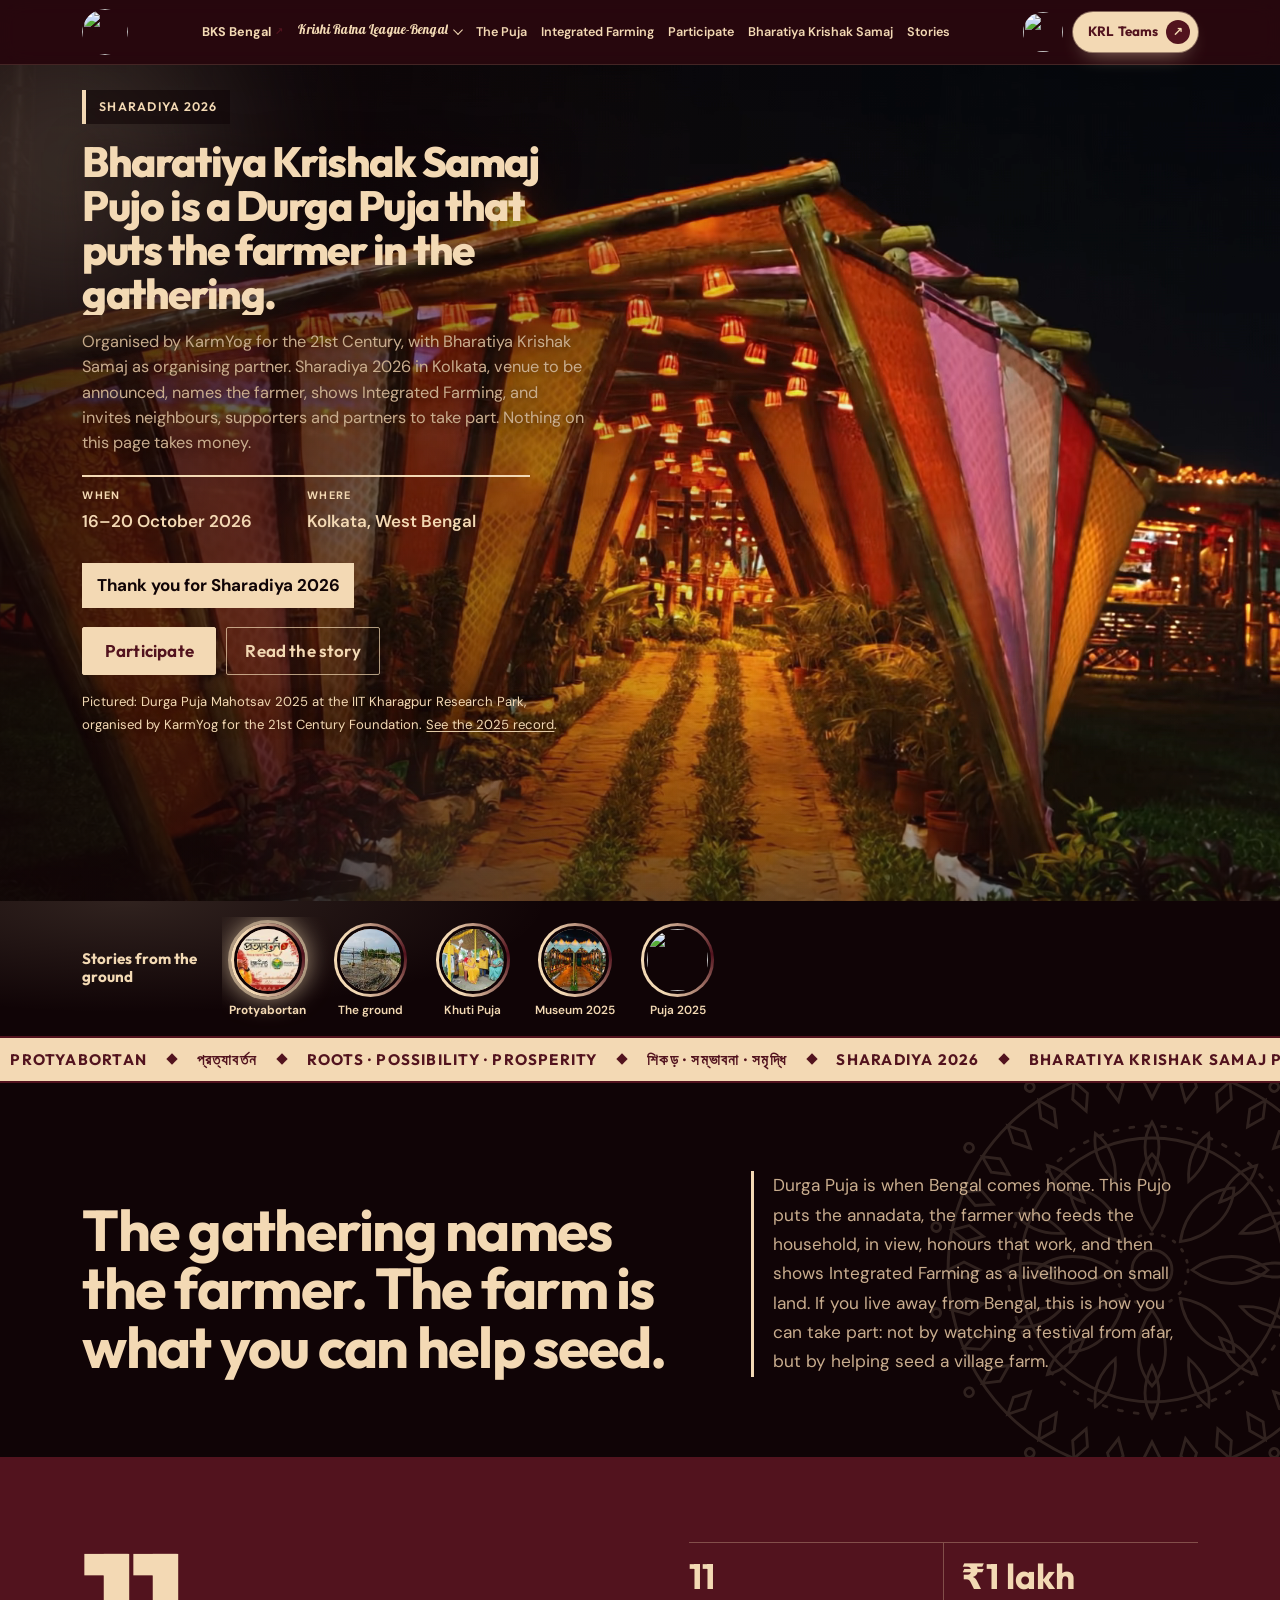
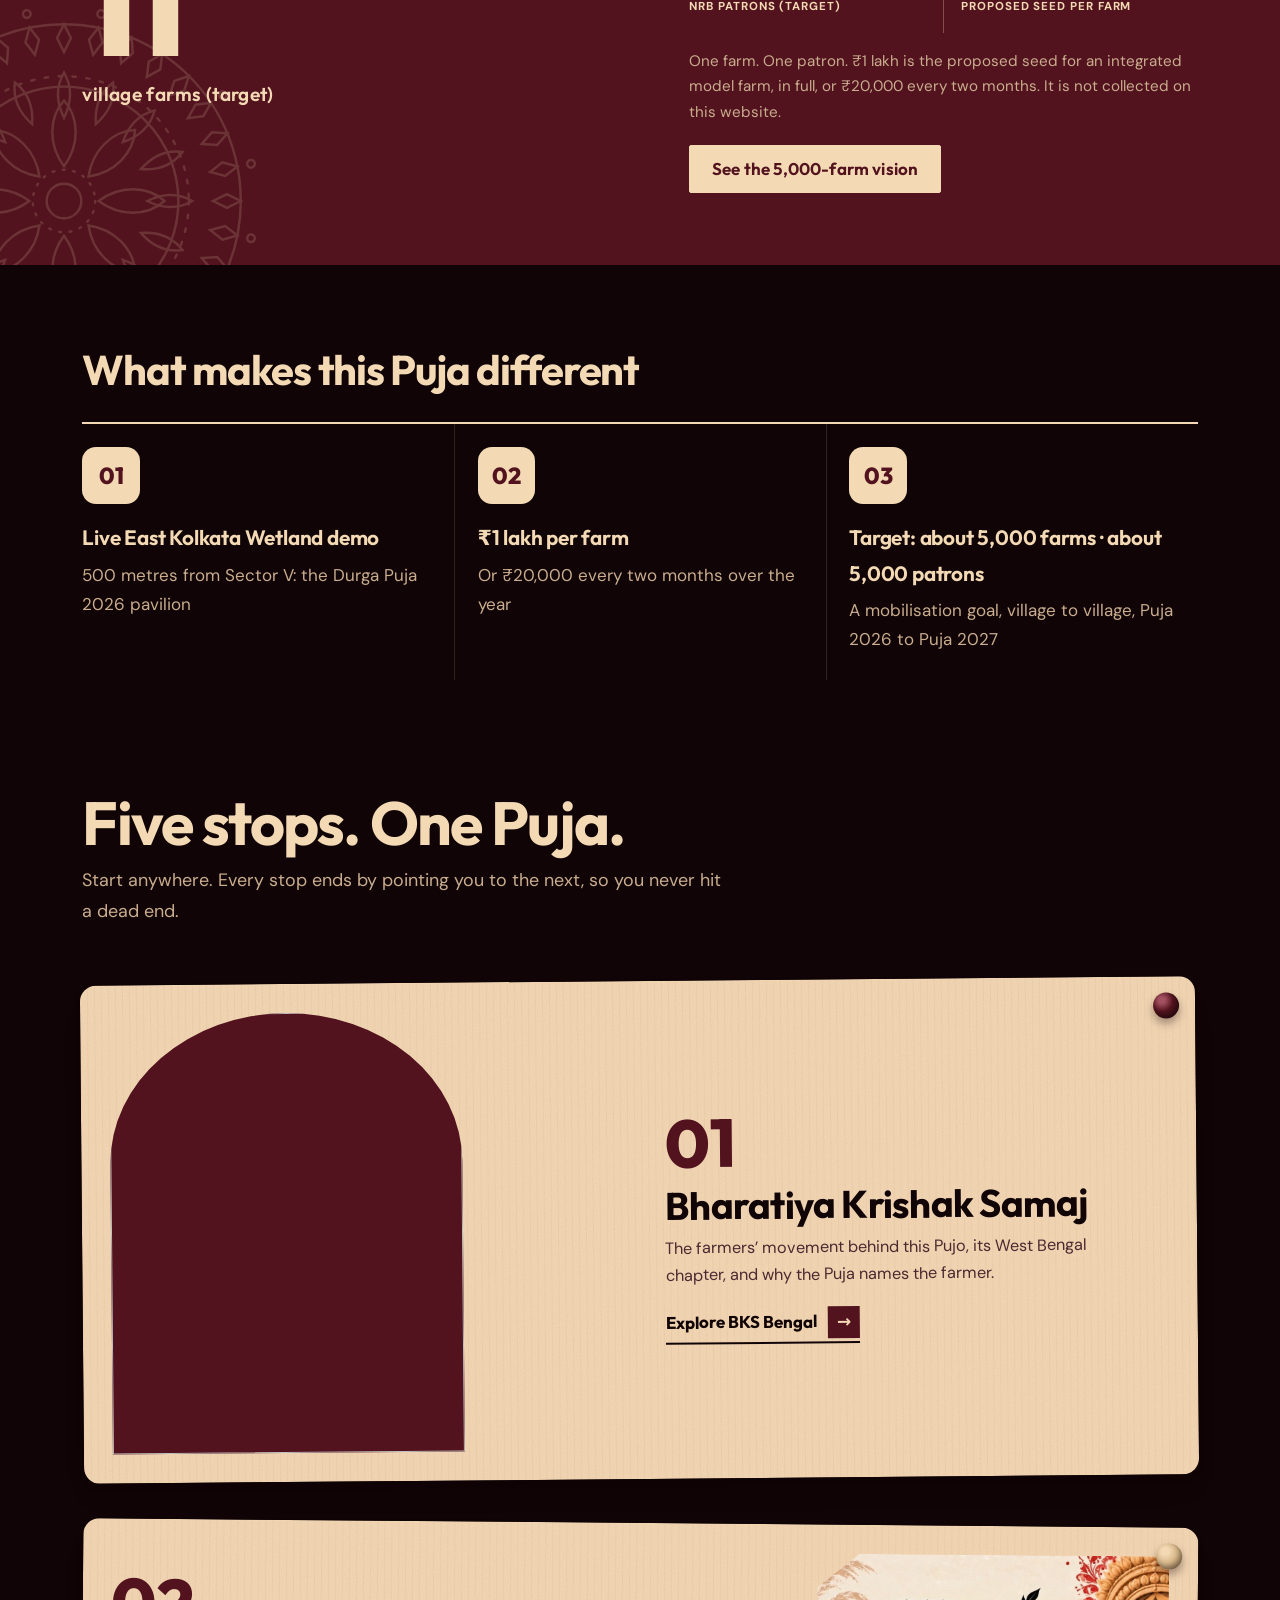
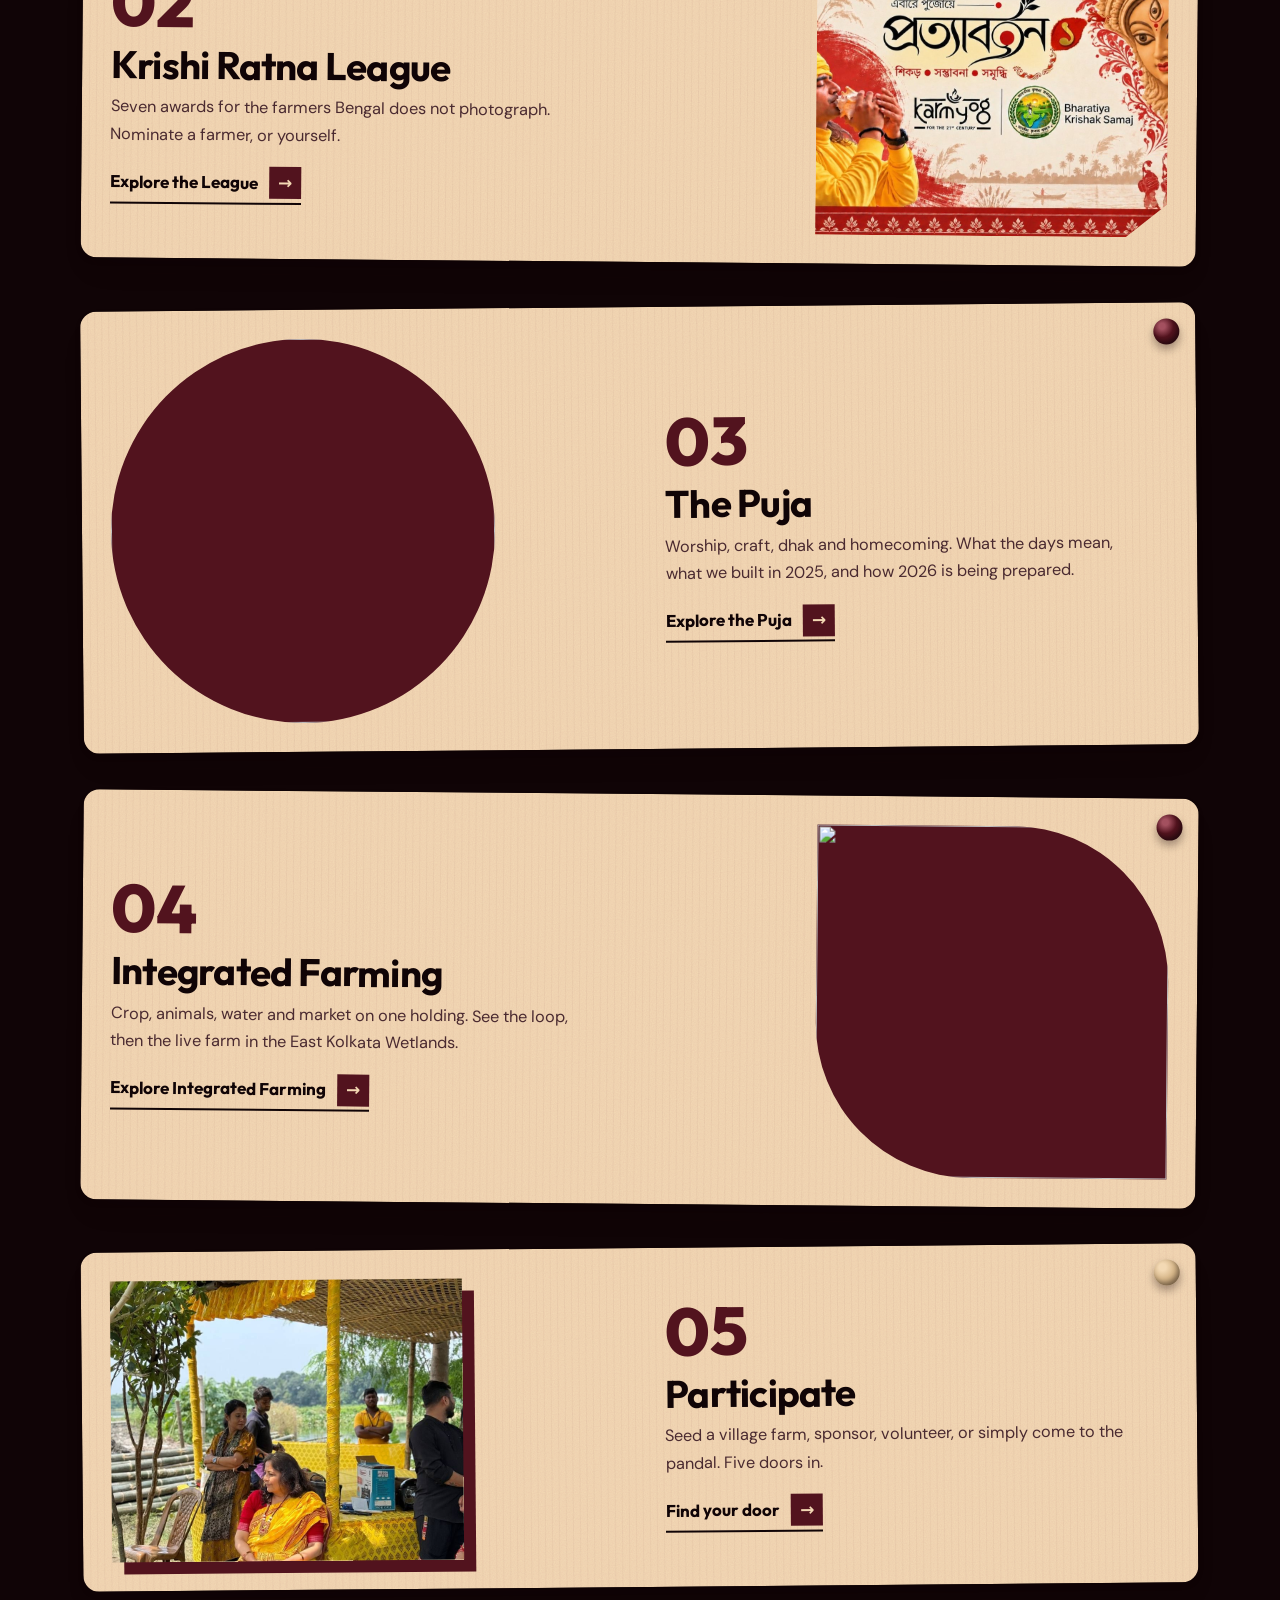
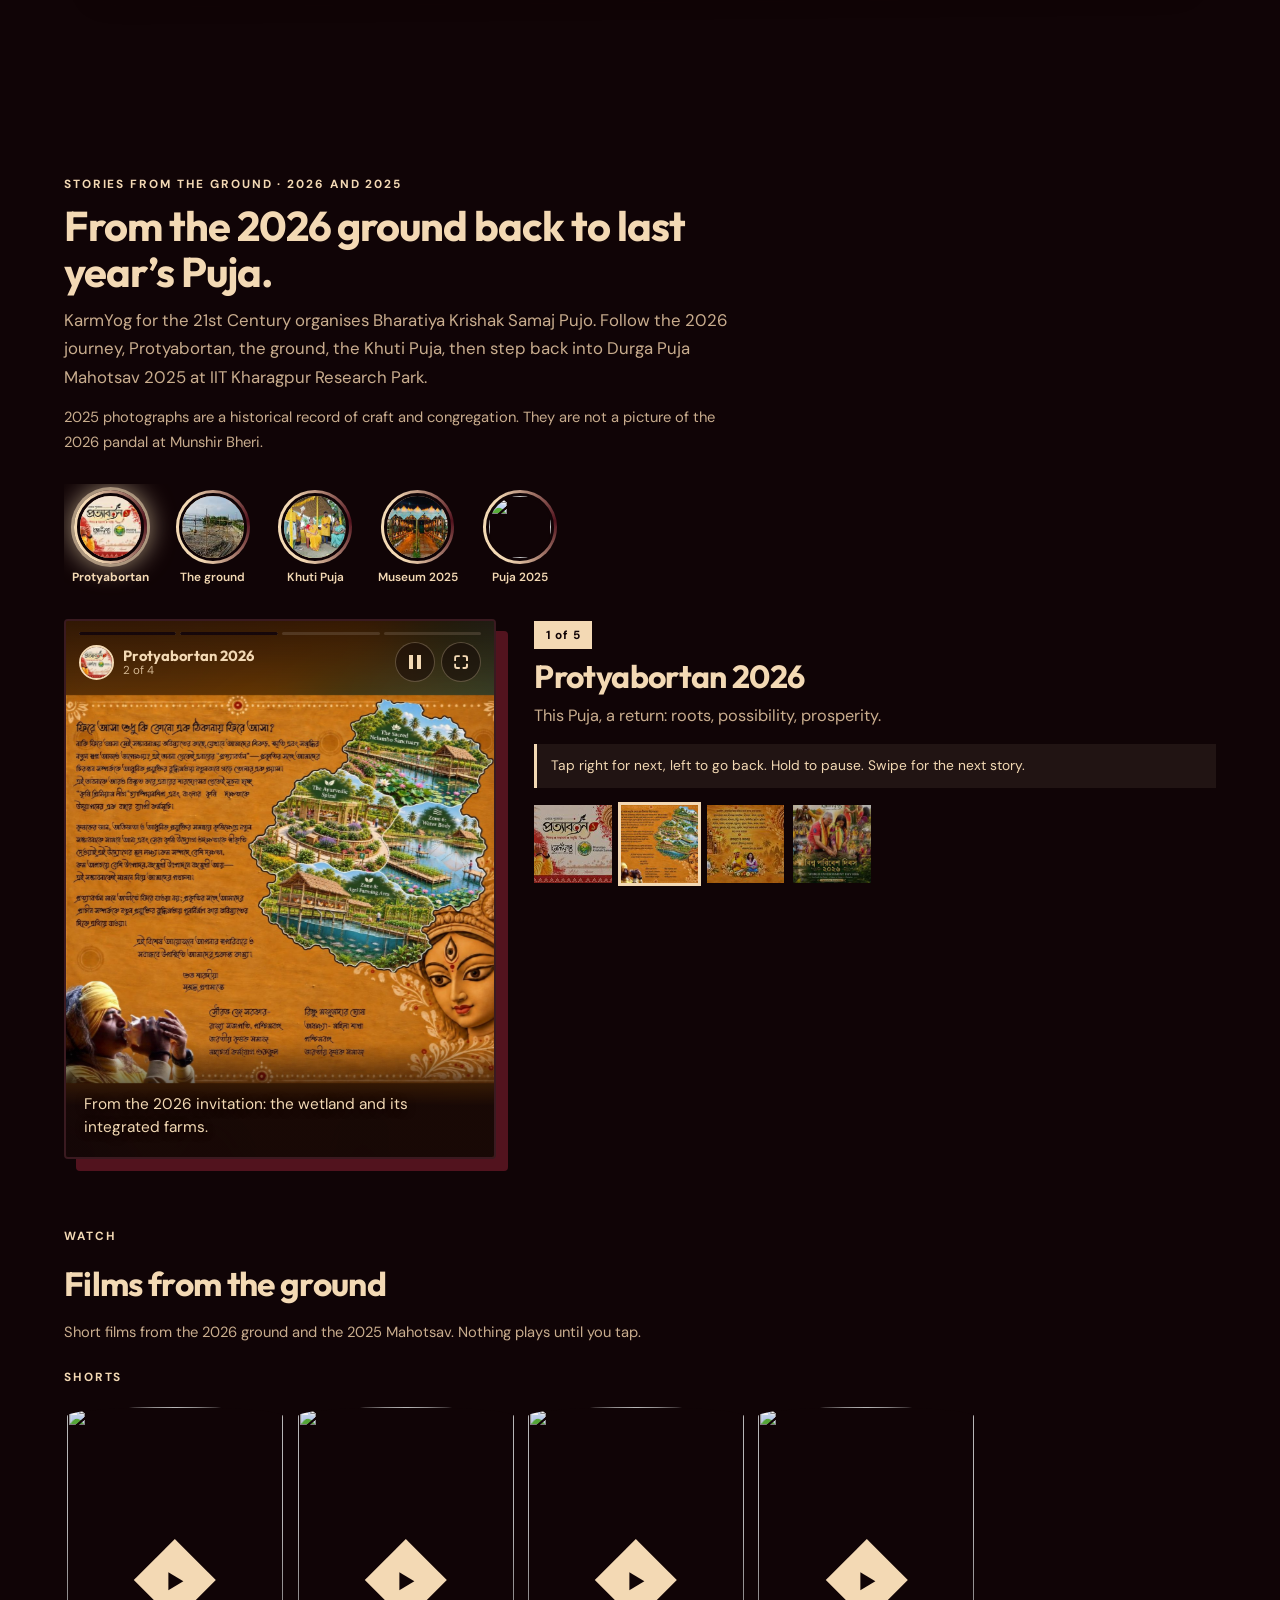
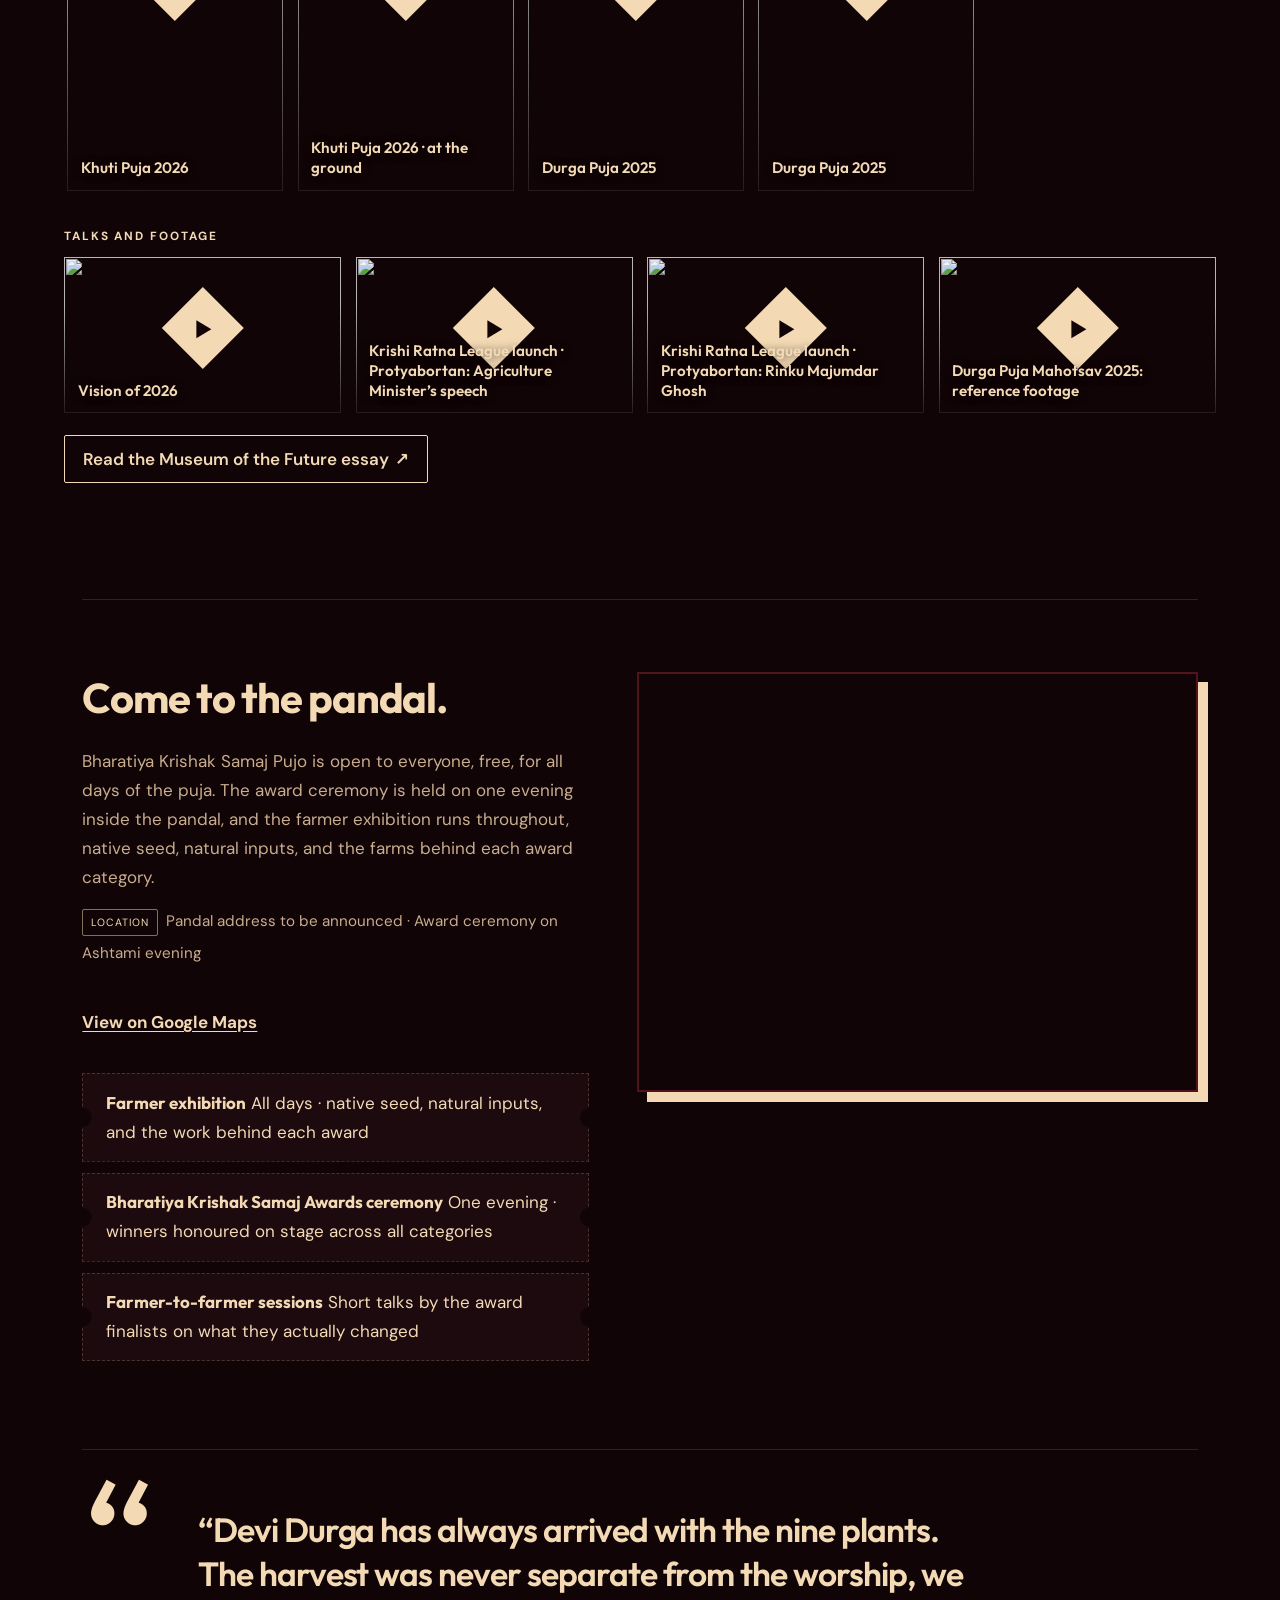
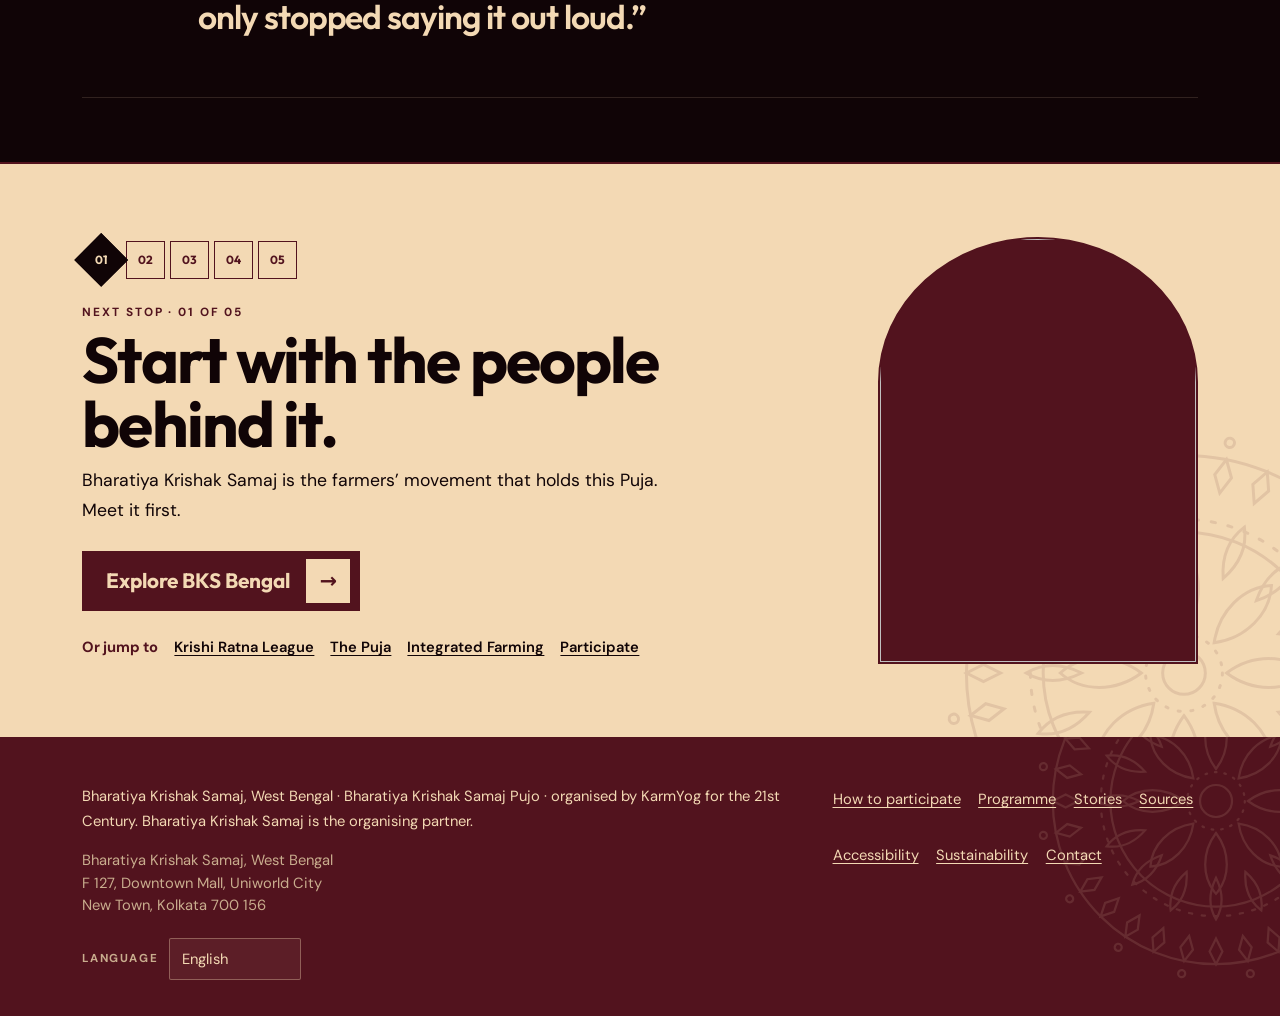
==== commit 0880fe84: "Header KRL Teams button in place of the language box; clean up Puja page - Header: the "English" lan" ====
--- a/site/index.html
+++ b/site/index.html
@@ -39,7 +39,7 @@
   <link rel="stylesheet" href="ifs.css?v=w1">
   <link rel="stylesheet" href="styles/sunflare.css?v=w1">
   <link rel="stylesheet" href="styles/palette.css?v=w1">
-  <link rel="stylesheet" href="styles/secondary.css?v=t3">
+  <link rel="stylesheet" href="styles/secondary.css?v=e1">
 </head>
 <body>
   <a class="skip" href="#main" data-ui="skip">Skip to content</a>
@@ -59,7 +59,7 @@
           <span class="brand-sub" data-ui="brandSub">Organised by KarmYog for the 21st Century</span>
         </div>
         <div class="header-tools">
-          <div class="lang-bar lang-bar--header" id="lang-header"></div>
+          <a class="header-cta" href="https://krl-teams-apgto6nel-ram-badrinathans-projects.vercel.app/#/"><span data-en="KRL Teams" data-bn="KRL টিমস" data-hi="KRL टीम्स">KRL Teams</span><span class="header-cta__arrow" aria-hidden="true">↗</span></a>
           <button type="button" class="nav-toggle" id="nav-toggle" aria-expanded="false" aria-controls="nav-drawer">
             <span class="nav-toggle-bars" aria-hidden="true"><span></span><span></span><span></span></span>
             <span class="sr-only" data-ui="menu">Menu</span>
@@ -152,45 +152,28 @@
       <header class="page-head">
         <p class="kicker" data-en="Cultural context first" data-bn="আগে সাংস্কৃতিক প্রসঙ্গ" data-hi="पहले सांस्कृतिक संदर्भ">Cultural context first</p>
         <h1 data-en="The Puja" data-bn="পূজা" data-hi="पूजा">The Puja</h1>
-        <p class="lede" data-en="Worship, craft, food, music and neighbourhood. Festival facts are separated from what is not yet true of a BKS gathering." data-bn="আরাধনা, শিল্প, খাবার, সঙ্গীত আর পাড়া। উৎসবের তথ্য, আর বি কে এস সম্বন্ধে যা এখনও সত্যি নয়, তা আলাদা।" data-hi="आराधना, शिल्प, भोजन, संगीत और पड़ोस। उत्सव के तथ्य, और बीकेएस के बारे में जो अभी सत्य नहीं, वह अलग।">Worship, craft, food, music and neighbourhood. Festival facts are separated from what is not yet true of a BKS gathering.</p>
+        <p class="lede" data-en="Worship, craft, food, music and neighbourhood." data-bn="আরাধনা, শিল্প, খাবার, সঙ্গীত আর পাড়া।" data-hi="आराधना, शिल्प, भोजन, संगीत और पड़ोस।">Worship, craft, food, music and neighbourhood.</p>
       </header>
       <div data-slot="puja-a"></div>
       <aside class="hint" data-hint="puja-stories"></aside>
       <div class="chapter-prose">
       <p class="native-draft" data-ui="draft-note"></p>
-      <p class="legend" data-en="This page uses three labels: SOURCE FACT (the festival in Bengal), BKS POSITIONING (where the Samaj sits), and PENDING INFORMATION (what is not yet true of a BKS gathering)." data-bn="এই পাতায় তিনটি ছাপ: SOURCE FACT (বাংলার পূজা), BKS POSITIONING (সমাজ কোথায় দাঁড়ায়), PENDING INFORMATION (বি কে এস আয়োজন সম্বন্ধে যা এখন নেই)।" data-hi="इस पृष्ठ पर तीन चिह्न: SOURCE FACT (बंगाल की पूजा), BKS POSITIONING (समाज कहाँ खड़ा है), PENDING INFORMATION (बीकेएस आयोजन के बारे में जो अभी नहीं है)।">This page uses three labels: SOURCE FACT (the festival in Bengal), BKS POSITIONING (where the Samaj sits), and PENDING INFORMATION (what is not yet true of a BKS gathering).</p>
-
-      <section class="layer layer--fact" aria-labelledby="puja-fact-heading">
-        <h2 id="puja-fact-heading" data-en="Source fact: the festival in Bengal" data-bn="SOURCE FACT: বাংলার পূজা" data-hi="SOURCE FACT: बंगाल की पूजा">Source fact: the festival in Bengal</h2>
-        <p><span class="badge badge-verified">SOURCE FACT</span> <span class="badge badge-verified">VERIFIED</span> <span data-en="In December 2021, ‘Durga Puja in Kolkata’ was inscribed on UNESCO’s Representative List of the Intangible Cultural Heritage of Humanity. The inscribed element is Kolkata’s Puja, not this page, and not an unnamed venue." data-bn="২০২১-এর ডিসেম্বরে ‘কলকাতার দুর্গা পূজা’ ইউনেস্কোর তালিকায় ওঠে। স্বীকৃতি কলকাতার পূজার, এই পাতার নয়, নামহীন মণ্ডপেরও নয়।" data-hi="दिसंबर 2021 में ‘कोलकाता की दुर्गा पूजा’ यूनेस्को की सूची में आई। मान्यता कोलकाता की पूजा की है, इस पृष्ठ की नहीं, बिना नाम के मंडप की भी नहीं।">In December 2021, ‘Durga Puja in Kolkata’ was inscribed on UNESCO’s Representative List of the Intangible Cultural Heritage of Humanity. The inscribed element is Kolkata’s Puja, not this page, and not an unnamed venue.</span></p>
-        <p><span class="badge badge-verified">SOURCE FACT</span> <span class="badge badge-verified">VERIFIED</span> <span data-en="Images are unfired clay, traditionally from the Ganga, made in artisanal workshops. Eyes are painted from Mahalaya. The image returns to water on the tenth day. That is the festival’s material fact, not a BKS workshop." data-bn="প্রতিমা অপোড়া মাটির, প্রায়ই গঙ্গার মাটি, কারিগরের কারখানায় গড়া। মহালয়ায় চক্ষুদান। দশমীতে জলে ফেরে। উৎসবের কথা, বি কে এস-এর কারখানা নয়।" data-hi="प्रतिमा कच्ची माटी की है, प्रायः गंगा की माटी, कारीगर की कार्यशाला में गढ़ी। महालय पर नेत्रदान। दशमी पर जल में लौटती है। उत्सव का तथ्य, बीकेएस कार्यशाला नहीं।">Images are unfired clay, traditionally from the Ganga, made in artisanal workshops. Eyes are painted from Mahalaya. The image returns to water on the tenth day. That is the festival’s material fact, not a BKS workshop.</span></p>
-        <p><span class="badge badge-verified">SOURCE FACT</span> <span class="badge badge-verified">VERIFIED</span> <span data-en="Traditional Bengali drumming is named in the UNESCO inscription. Dhakis keep that sound. No unnamed drummer is exhibited here, and this page does not autoplay audio." data-bn="ঐতিহ্যবাহী বাংলা ঢাক ইউনেস্কোর লিপিতে আছে। ঢাকিরা সেই শব্দ রাখেন। নামহীন ঢাকি এখানে নেই, আর পাতা নিজে থেকে বাজে না।" data-hi="पारंपरिक बंगाली ढाक यूनेस्को अभिलेख में है। ढाकी वह ध्वनि रखते हैं। बिना नाम के ढाकी यहाँ नहीं, और पृष्ठ स्वयं नहीं बजता।">Traditional Bengali drumming is named in the UNESCO inscription. Dhakis keep that sound. No unnamed drummer is exhibited here, and this page does not autoplay audio.</span></p>
-        <p><span class="badge badge-research">SOURCE FACT</span> <span class="badge badge-research">RESEARCH-DERIVED</span> <span data-en="Household (bonedi bari) Pujas and public barowari / sarbojanin Pujas coexist. A city theme-pandal is not the same as a district neighbourhood gathering. BKS will not use those committee words until a real committee chooses them." data-bn="বনেদি বাড়ির পূজা আর বারোয়ারি / সর্বজনীন পূজা পাশাপাশি চলে। শহরের থিম-মণ্ডপ আর জেলার পাড়া এক নয়। আসল কমিটি না-চাওয়া পর্যন্ত বি কে এস সেই শব্দ নিজের পদবি করবে না।" data-hi="बनेदी घर की पूजा और बारोयारी / सर्वजनीन पूजा साथ चलती हैं। शहर का थीम-मंडप और ज़िले का पड़ोस एक नहीं। वास्तविक समिति चुनने तक बीकेएस उन शब्दों को अपना पद नहीं बनाएगा।">Household (bonedi bari) Pujas and public barowari / sarbojanin Pujas coexist. A city theme-pandal is not the same as a district neighbourhood gathering. BKS will not use those committee words until a real committee chooses them.</span></p>
-        <p><span class="badge badge-research">SOURCE FACT</span> <span class="badge badge-research">RESEARCH-DERIVED</span> <span data-en="Bhog is food offered and then shared. Community kitchens often serve khichuri, mixed vegetables, fries, chutney and payesh. Whether BKS will serve bhog is not decided here." data-bn="ভোগ নিবেদন করে তারপর ভাগ করা হয়। খিচুড়ি, লবড়া, ভাজা, চাটনি, পায়েস সর্বজনীন রান্নাঘরে প্রায়ই থাকে। বি কে এস দেবে কি না, এখানে স্থির নয়।" data-hi="भोग निवेदन कर फिर बाँटा जाता है। खिचड़ी, मिश्रित सब्ज़ी, तलन, चटनी, पायेश सामुदायिक रसोई में प्रायः होते हैं। बीकेएस देगा या नहीं, यहाँ तय नहीं।">Bhog is food offered and then shared. Community kitchens often serve khichuri, mixed vegetables, fries, chutney and payesh. Whether BKS will serve bhog is not decided here.</span></p>
-      </section>
+
 
       <section class="prose-block">
         <h2 data-en="The public days: cultural sequence, not a BKS timetable" data-bn="সর্বজনীন দিনগুলো: সাংস্কৃতিক ক্রম, বি কে এস-এর সূচি নয়" data-hi="सार्वजनिक दिन: सांस्कृतिक क्रम, बीकेएस समय-सारिणी नहीं">The public days: cultural sequence, not a BKS timetable</h2>
         <p class="muted" data-en="Meanings below are research-derived. Gregorian clocks for 2026 are not printed as ritual fact." data-bn="নিচের অর্থ গবেষণা-নির্ভর। ২০২৬-এর আচারের ঘড়ি এখানে ছাপা হয়নি।" data-hi="नीचे के अर्थ शोध-आधारित हैं। 2026 की अनुष्ठान घड़ी यहाँ नहीं छापी गई।">Meanings below are research-derived. Gregorian clocks for 2026 are not printed as ritual fact.</p>
         <ul class="day-list">
-          <li><span class="badge badge-research">RESEARCH-DERIVED</span><h3 data-en="Mahalaya" data-bn="মহালয়া" data-hi="महालय">Mahalaya</h3><p data-en="Pitru Paksha ends. In Bengal this dawn is also cultural memory: the goddess is turned toward the living year." data-bn="পিতৃপক্ষ শেষ। বাংলায় এই ভোর সাংস্কৃতিক স্মৃতিও, দেবী জীবন্ত বছরের দিকে ঘোরেন।" data-hi="पितृ पक्ष समाप्त। बंगाल में यह भोर सांस्कृतिक स्मृति भी है, देवी जीवित वर्ष की ओर मुड़ती हैं।">Pitru Paksha ends. In Bengal this dawn is also cultural memory: the goddess is turned toward the living year.</p></li>
-          <li><span class="badge badge-research">RESEARCH-DERIVED</span><h3 data-en="Shashthi" data-bn="ষষ্ঠী" data-hi="षष्ठी">Shashthi</h3><p data-en="Bodhon: the public awakening of the image." data-bn="বোধন: প্রতিমার সর্বজনীন জাগরণ।" data-hi="बोधन: प्रतिमा का सार्वजनिक जागरण।">Bodhon: the public awakening of the image.</p></li>
-          <li><span class="badge badge-research">RESEARCH-DERIVED</span><h3 data-en="Saptami" data-bn="সপ্তমী" data-hi="सप्तमी">Saptami</h3><p data-en="Nabapatrika / Kolabou. Full public worship typically begins." data-bn="নবপত্রিকা / কলাবউ। সর্বজনীন পূজা সাধারণত এখান থেকে।" data-hi="नवपत्रिका / कलाबउ। सार्वजनिक पूजा प्रायः यहाँ से।">Nabapatrika / Kolabou. Full public worship typically begins.</p></li>
-          <li><span class="badge badge-research">RESEARCH-DERIVED</span><h3 data-en="Ashtami" data-bn="অষ্টমী" data-hi="अष्टमी">Ashtami</h3><p data-en="Pushpanjali, Kumari Puja, and Sandhi Puja at the join of Ashtami and Navami." data-bn="পুষ্পাঞ্জলি, কুমারী পূজা, আর অষ্টমী-নবমীর সন্ধিতে সন্ধি পূজা।" data-hi="पुष्पाञ्जलि, कुमारी पूजा, और अष्टमी-नवमी की सन्धि पर सन्धि पूजा।">Pushpanjali, Kumari Puja, and Sandhi Puja at the join of Ashtami and Navami.</p></li>
-          <li><span class="badge badge-research">RESEARCH-DERIVED</span><h3 data-en="Navami" data-bn="নবমী" data-hi="नवमी">Navami</h3><p data-en="Culminating worship in many committees." data-bn="অনেক কমিটিতে পূজার সমাপনী দিন।" data-hi="कई समितियों में पूजा का समापन दिन।">Culminating worship in many committees.</p></li>
-          <li><span class="badge badge-research">RESEARCH-DERIVED</span><h3 data-en="Dashami" data-bn="দশমী" data-hi="दशमी">Dashami</h3><p data-en="Sindoor Khela, Bijoya, and immersion, often on a civil day also fixed with the police." data-bn="সিঁদুর খেলা, বিজয়া, বিসর্জন: প্রায়ই পুলিশের দিনের সঙ্গেও বাঁধা।" data-hi="सिंदूर खेला, विजया, विसर्जन: प्रायः पुलिस के दिन से भी बँधा।">Sindoor Khela, Bijoya, and immersion, often on a civil day also fixed with the police.</p></li>
+          <li><h3 data-en="Mahalaya" data-bn="মহালয়া" data-hi="महालय">Mahalaya</h3><p data-en="Pitru Paksha ends. In Bengal this dawn is also cultural memory: the goddess is turned toward the living year." data-bn="পিতৃপক্ষ শেষ। বাংলায় এই ভোর সাংস্কৃতিক স্মৃতিও, দেবী জীবন্ত বছরের দিকে ঘোরেন।" data-hi="पितृ पक्ष समाप्त। बंगाल में यह भोर सांस्कृतिक स्मृति भी है, देवी जीवित वर्ष की ओर मुड़ती हैं।">Pitru Paksha ends. In Bengal this dawn is also cultural memory: the goddess is turned toward the living year.</p></li>
+          <li><h3 data-en="Shashthi" data-bn="ষষ্ঠী" data-hi="षष्ठी">Shashthi</h3><p data-en="Bodhon: the public awakening of the image." data-bn="বোধন: প্রতিমার সর্বজনীন জাগরণ।" data-hi="बोधन: प्रतिमा का सार्वजनिक जागरण।">Bodhon: the public awakening of the image.</p></li>
+          <li><h3 data-en="Saptami" data-bn="সপ্তমী" data-hi="सप्तमी">Saptami</h3><p data-en="Nabapatrika / Kolabou. Full public worship typically begins." data-bn="নবপত্রিকা / কলাবউ। সর্বজনীন পূজা সাধারণত এখান থেকে।" data-hi="नवपत्रिका / कलाबउ। सार्वजनिक पूजा प्रायः यहाँ से।">Nabapatrika / Kolabou. Full public worship typically begins.</p></li>
+          <li><h3 data-en="Ashtami" data-bn="অষ্টমী" data-hi="अष्टमी">Ashtami</h3><p data-en="Pushpanjali, Kumari Puja, and Sandhi Puja at the join of Ashtami and Navami." data-bn="পুষ্পাঞ্জলি, কুমারী পূজা, আর অষ্টমী-নবমীর সন্ধিতে সন্ধি পূজা।" data-hi="पुष्पाञ्जलि, कुमारी पूजा, और अष्टमी-नवमी की सन्धि पर सन्धि पूजा।">Pushpanjali, Kumari Puja, and Sandhi Puja at the join of Ashtami and Navami.</p></li>
+          <li><h3 data-en="Navami" data-bn="নবমী" data-hi="नवमी">Navami</h3><p data-en="Culminating worship in many committees." data-bn="অনেক কমিটিতে পূজার সমাপনী দিন।" data-hi="कई समितियों में पूजा का समापन दिन।">Culminating worship in many committees.</p></li>
+          <li><h3 data-en="Dashami" data-bn="দশমী" data-hi="दशमी">Dashami</h3><p data-en="Sindoor Khela, Bijoya, and immersion, often on a civil day also fixed with the police." data-bn="সিঁদুর খেলা, বিজয়া, বিসর্জন: প্রায়ই পুলিশের দিনের সঙ্গেও বাঁধা।" data-hi="सिंदूर खेला, विजया, विसर्जन: प्रायः पुलिस के दिन से भी बँधा।">Sindoor Khela, Bijoya, and immersion, often on a civil day also fixed with the police.</p></li>
         </ul>
       </section>
 
-      <section class="layer layer--position" aria-labelledby="puja-position-heading">
-        <h2 id="puja-position-heading" data-en="BKS positioning" data-bn="BKS POSITIONING" data-hi="BKS POSITIONING">BKS positioning</h2>
-        <p><span class="badge badge-proposed">BKS POSITIONING</span> <span data-en="Ram Sir has said the 2026 gathering is Bharatiya Krishak Samaj Pujo. On this site that conversation lives on its own page. It does not rewrite Saptami, Sandhi Puja, or visarjan as farming." data-bn="রাম স্যার বলেছেন ২০২৬-এর আয়োজন ভারতীয় কৃষক সমাজ পূজা। সেই কথা আলাদা পাতায়। সপ্তমী, সন্ধি পূজা বা বিসর্জনকে চাষ করে লেখা হয় না।" data-hi="राम सर ने कहा है 2026 का आयोजन भारतीय कृषक समाज पूजा है। वह बात अलग पृष्ठ पर है। सप्तमी, सन्धि पूजा या विसर्जन को खेती बनाकर नहीं लिखा जाता।">Ram Sir has said the 2026 gathering is Bharatiya Krishak Samaj Pujo. On this site that conversation lives on its own page. It does not rewrite Saptami, Sandhi Puja, or visarjan as farming.</span></p>
-      </section>
-
-      <section class="layer layer--pending" aria-labelledby="puja-pending-heading">
-        <h2 id="puja-pending-heading" data-en="Pending information" data-bn="PENDING INFORMATION" data-hi="PENDING INFORMATION">Pending information</h2>
-        <p><span class="badge badge-pending">PENDING INFORMATION</span> <span data-en="Venue, committee, physical programme, photography, and ritual clocks from a named Panjika are not on file. This site will not invent a pandal list." data-bn="স্থান, কমিটি, শারীরিক অনুষ্ঠান, ছবি, আর নামসহ পঞ্জিকার আচারের ঘড়ি নথিতে নেই। মণ্ডপের তালিকা তৈরি হবে না।" data-hi="स्थान, समिति, शारीरिक कार्यक्रम, चित्र, और नामित पञ्जिका की अनुष्ठान घड़ी फ़ाइल में नहीं। मंडप सूची गढ़ी नहीं जाएगी।">Venue, committee, physical programme, photography, and ritual clocks from a named Panjika are not on file. This site will not invent a pandal list.</span></p>
-      </section>
+
       </div>
       <section class="glance" aria-labelledby="glance-h">
         <p class="kicker" data-en="At a glance" data-bn="এক নজরে" data-hi="एक नज़र में">At a glance</p>
@@ -347,6 +330,10 @@
           F 127, Downtown Mall, Uniworld City<br>
           New Town, Kolkata 700 156
         </address>
+        <div class="footer-lang">
+          <span class="footer-lang__label" data-ui="languageGroup">Language</span>
+          <div class="lang-bar lang-bar--footer" id="lang-header"></div>
+        </div>
       </div>
       <nav class="footer-nav" aria-label="Utility">
         <a href="#doors">How to participate</a>
@@ -359,7 +346,7 @@
       </nav>
     </div>
   </footer>
-  <script src="scripts/offline-data.js?v=t1"></script>
+  <script src="scripts/offline-data.js?v=e1"></script>
   <script src="scripts/campaign.js?v=w1" defer></script>
   <script src="scripts/app.js?v=t1" defer></script>
   <script src="memories.js?v=w1" defer></script>
--- a/site/styles/secondary.css
+++ b/site/styles/secondary.css
@@ -400,3 +400,51 @@
 .site-header .nav-desktop { overflow: visible; }
 
 html[data-sec="night"] .site-header .nav-drop__menu .nav-jai-kisan__label { background: none !important; -webkit-background-clip: border-box; background-clip: border-box; -webkit-text-fill-color: currentColor; color: inherit; animation: none; font-family: var(--font-text); }
+
+/* ===== Header: KRL Teams button (where the language box used to be) ===== */
+html[data-sec="night"] .site-header a.header-cta {
+  display: inline-flex;
+  align-items: center;
+  gap: 0.45rem;
+  min-height: 40px;
+  padding: 0 0.45rem 0 0.95rem;
+  border-radius: 999px;
+  background: #f3d9b4;
+  color: #52131e;
+  font: 700 0.84rem/1 var(--font-display);
+  letter-spacing: 0.01em;
+  text-decoration: none;
+  white-space: nowrap;
+  box-shadow: 0 0 0 1px rgba(243, 217, 180, 0.45), 0 10px 22px -12px rgba(243, 217, 180, 0.75);
+  transition: background 0.25s ease, color 0.25s ease, transform 0.25s ease, box-shadow 0.25s ease;
+}
+html[data-sec="night"] .site-header a.header-cta:hover,
+html[data-sec="night"] .site-header a.header-cta:focus-visible {
+  background: #52131e;
+  color: #f3d9b4;
+  transform: translateY(-1px);
+  box-shadow: 0 0 0 1px rgba(243, 217, 180, 0.7), 0 12px 26px -12px rgba(0, 0, 0, 0.8);
+}
+.header-cta__arrow {
+  display: grid;
+  place-items: center;
+  width: 1.55rem;
+  height: 1.55rem;
+  border-radius: 50%;
+  background: #52131e;
+  color: #f3d9b4;
+  font-size: 0.78rem;
+  transition: background 0.25s ease, color 0.25s ease, transform 0.25s ease;
+}
+.header-cta:hover .header-cta__arrow,
+.header-cta:focus-visible .header-cta__arrow { background: #f3d9b4; color: #52131e; transform: rotate(45deg); }
+@media (max-width: 420px) {
+  html[data-sec="night"] .site-header a.header-cta { padding: 0 0.35rem 0 0.7rem; font-size: 0.78rem; gap: 0.3rem; }
+  .header-cta__arrow { width: 1.35rem; height: 1.35rem; }
+}
+
+/* ===== Footer: language picker ===== */
+.footer-lang { display: flex; align-items: center; flex-wrap: wrap; gap: 0.7rem; margin-top: 1.3rem; }
+.footer-lang__label { font-size: 0.72rem; font-weight: 700; letter-spacing: 0.14em; text-transform: uppercase; color: #c9ad8e; }
+.lang-bar--footer { display: flex; }
+.lang-bar--footer .lang-select { min-height: 42px; }
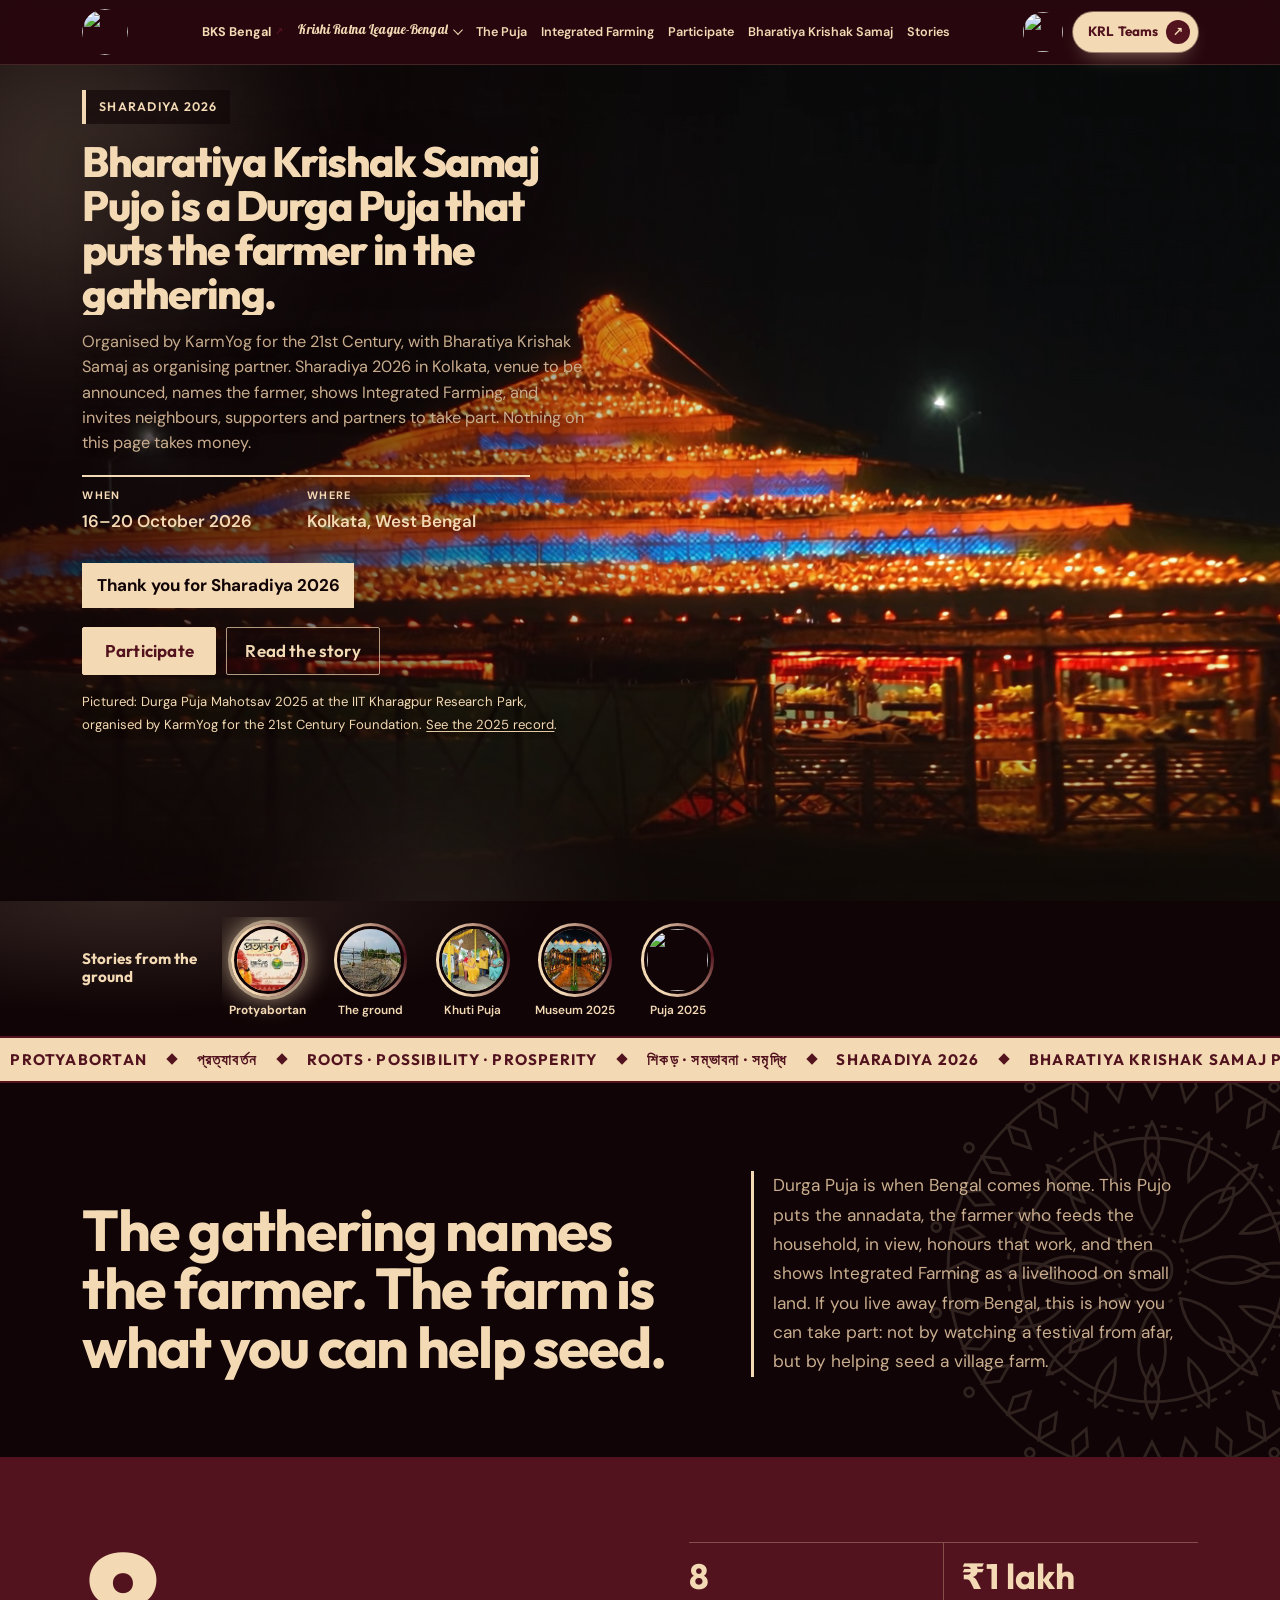
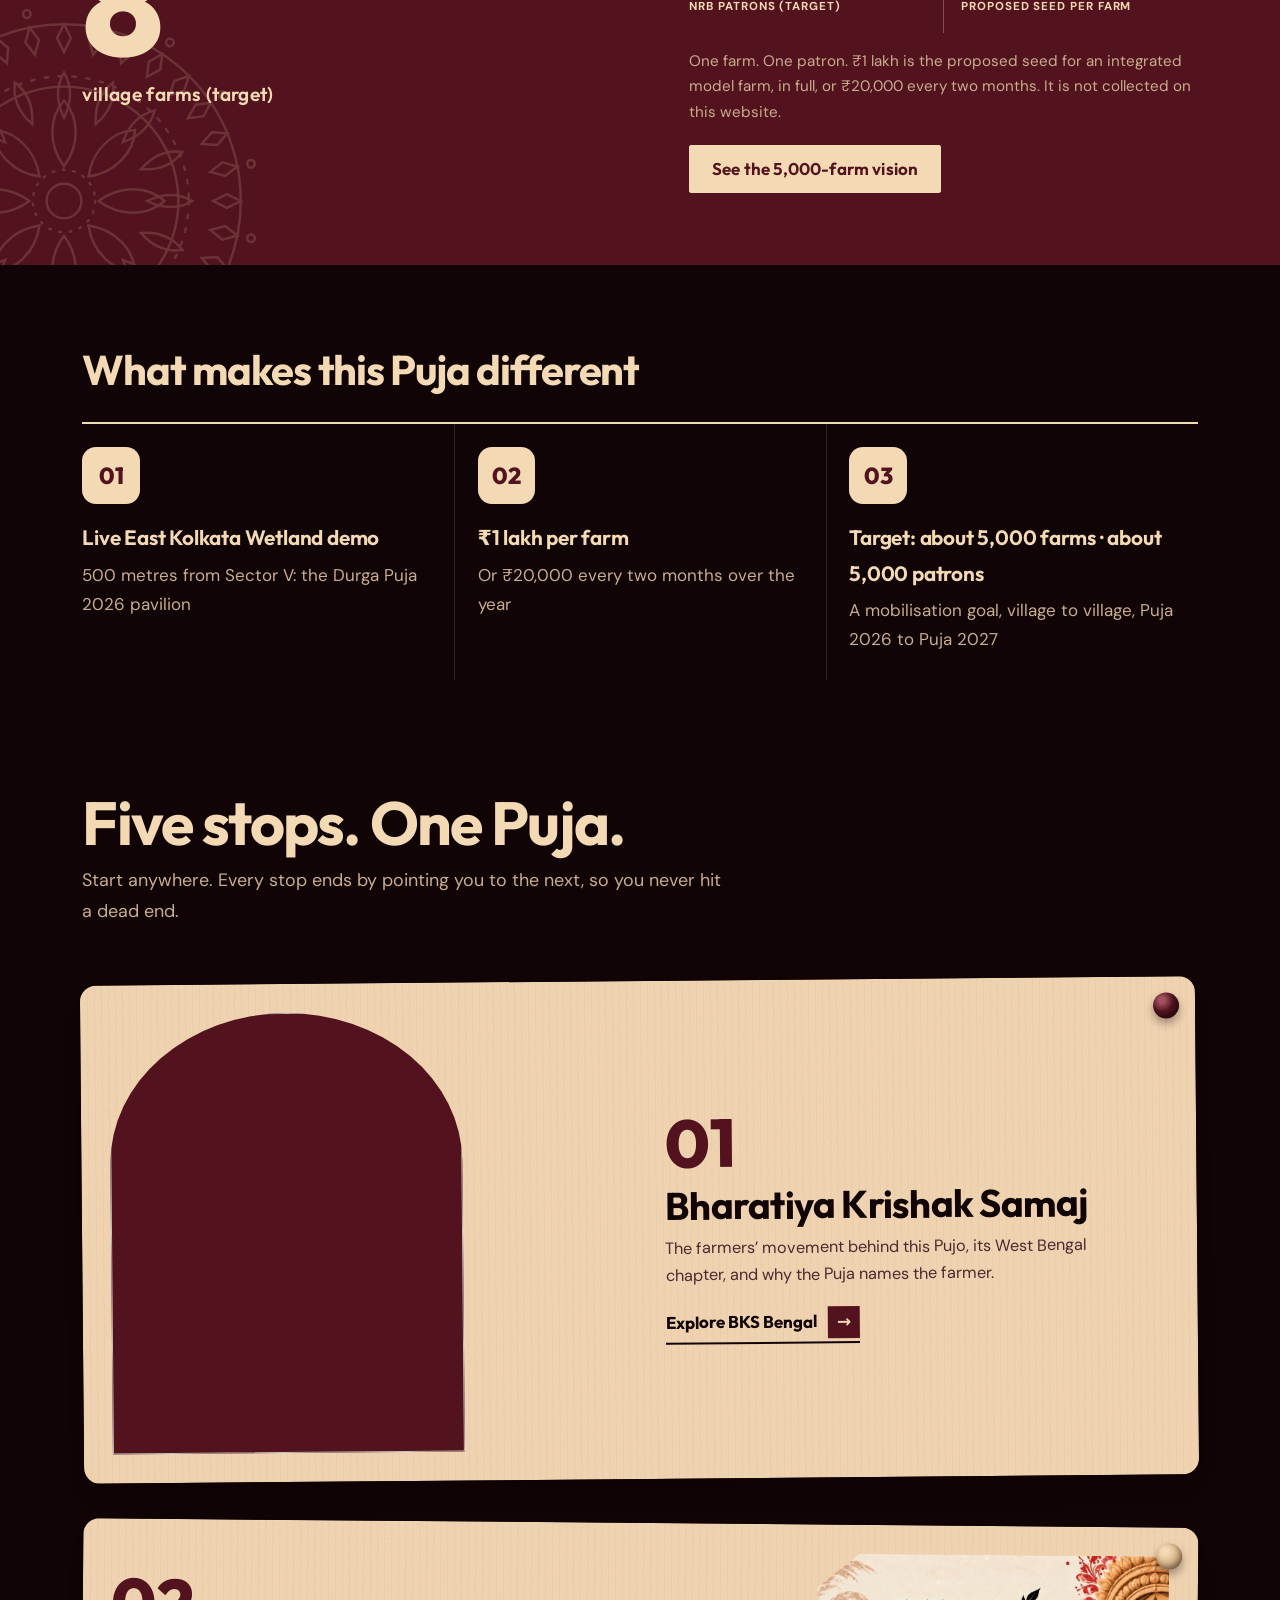
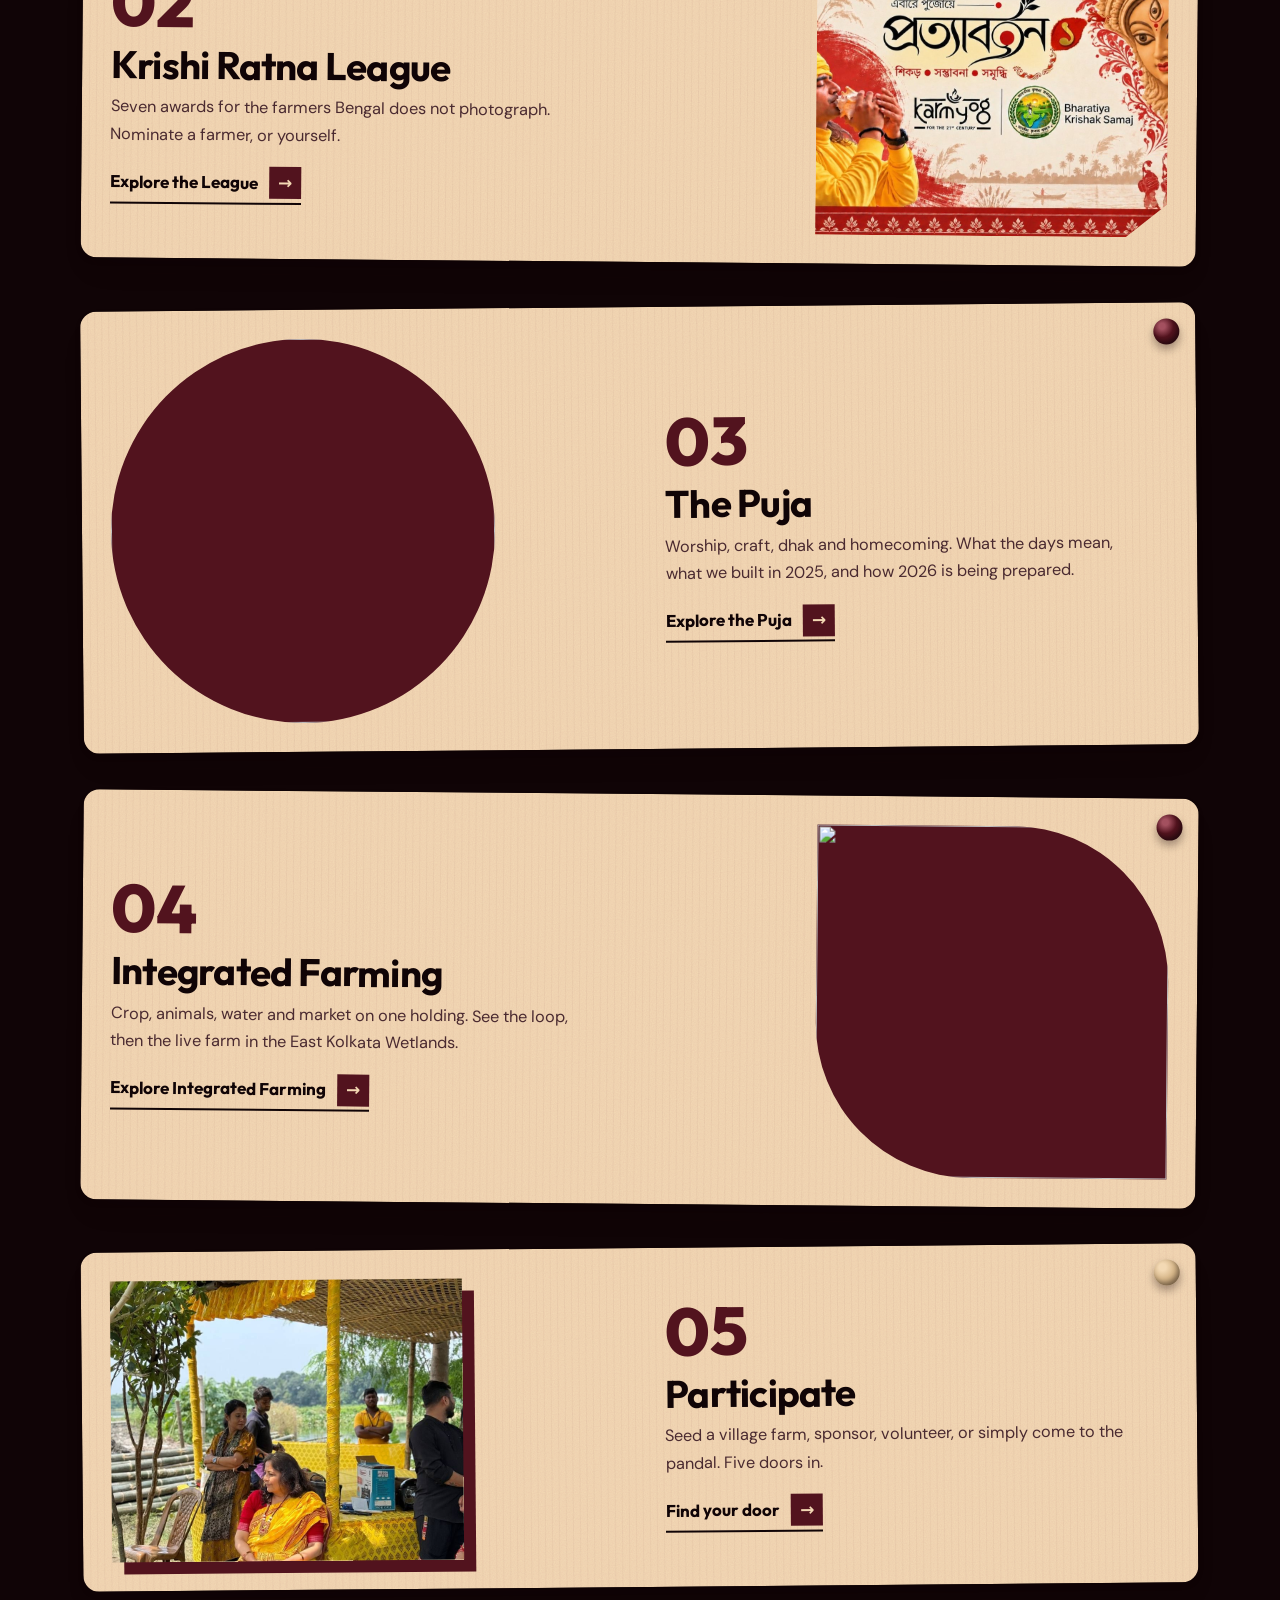
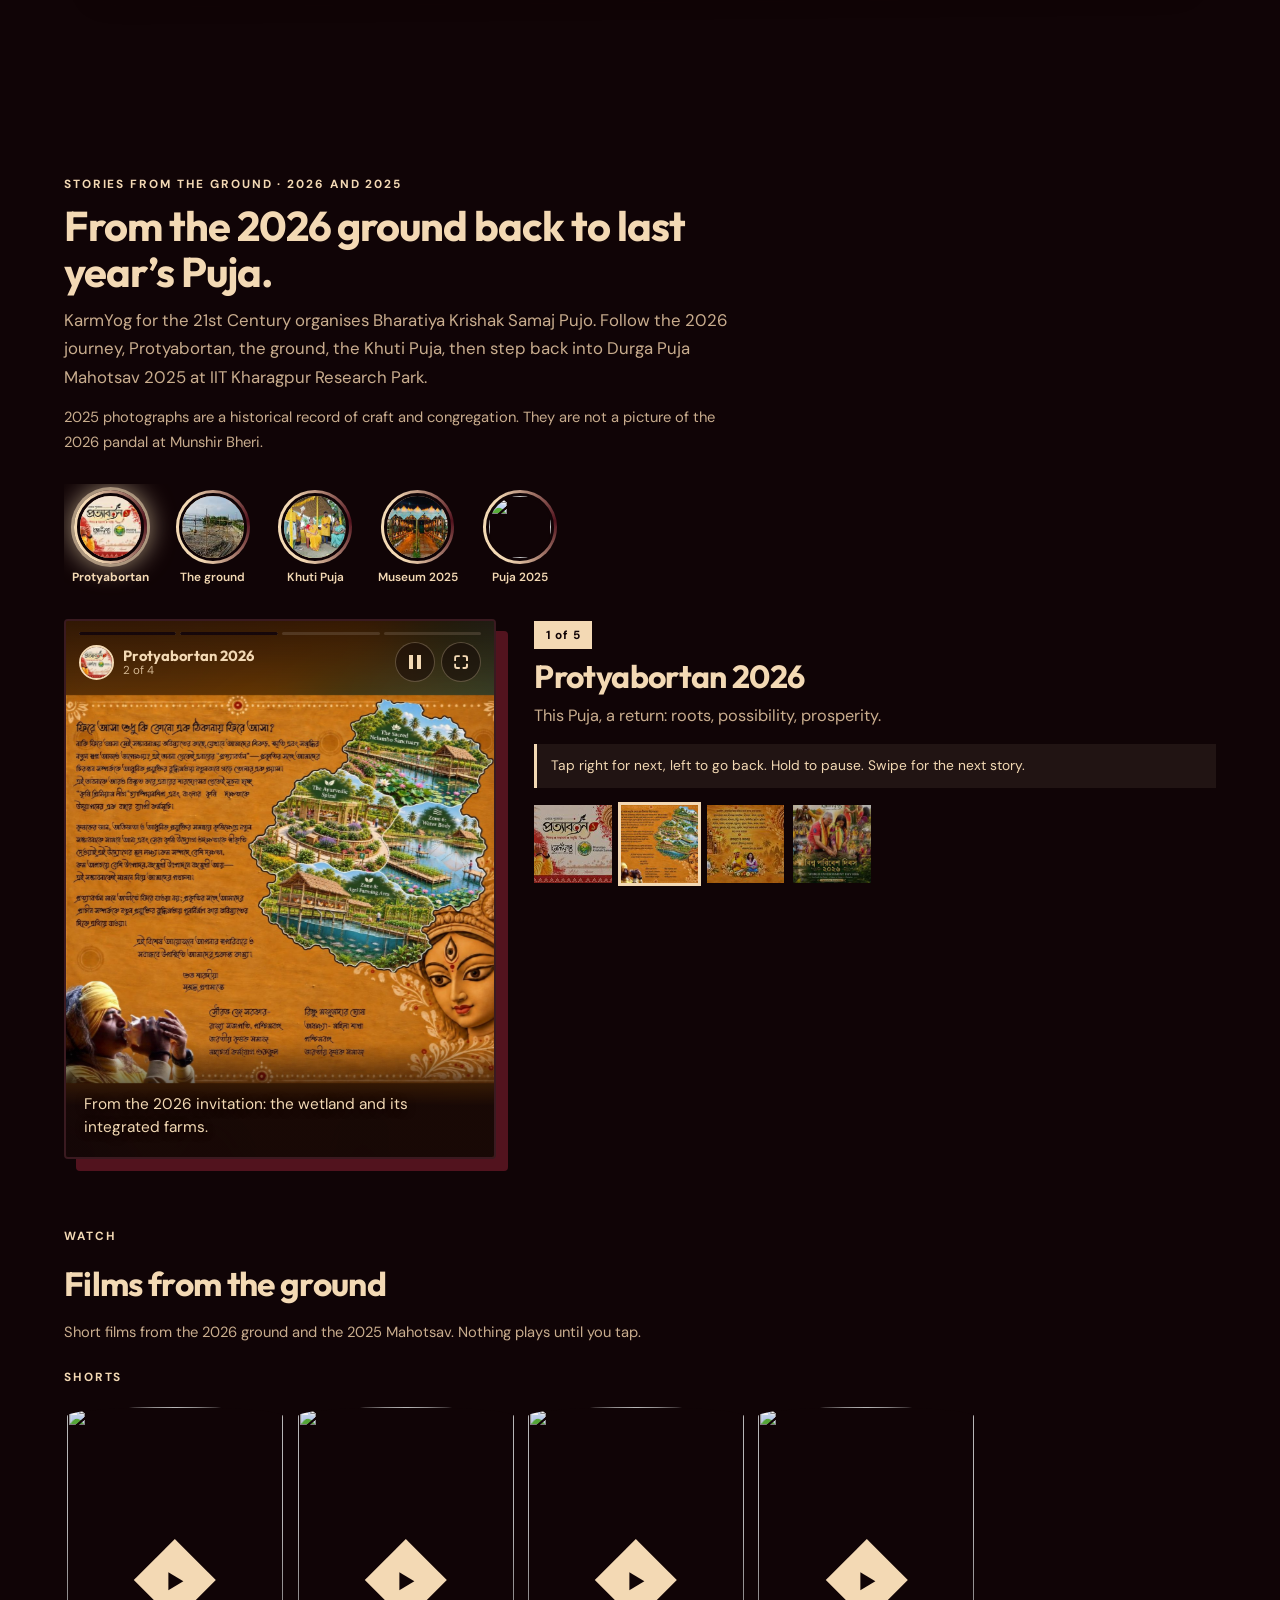
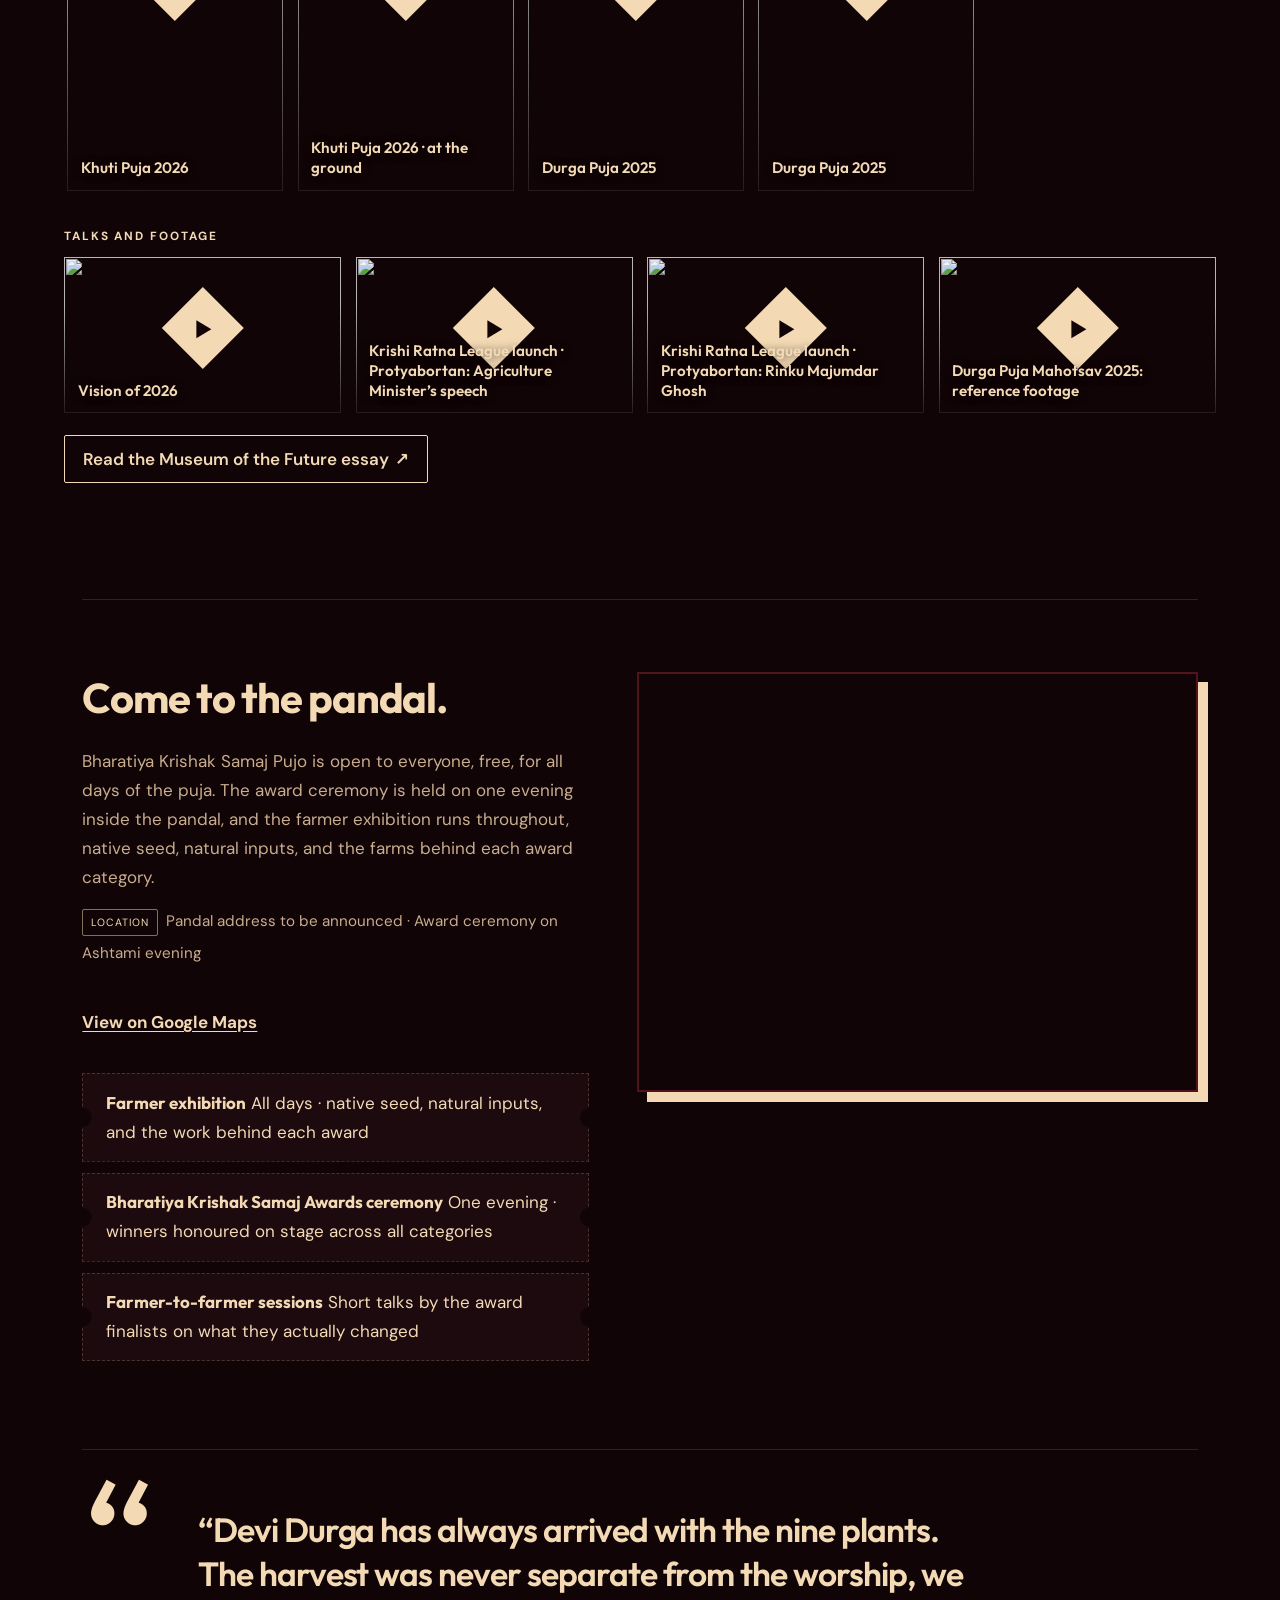
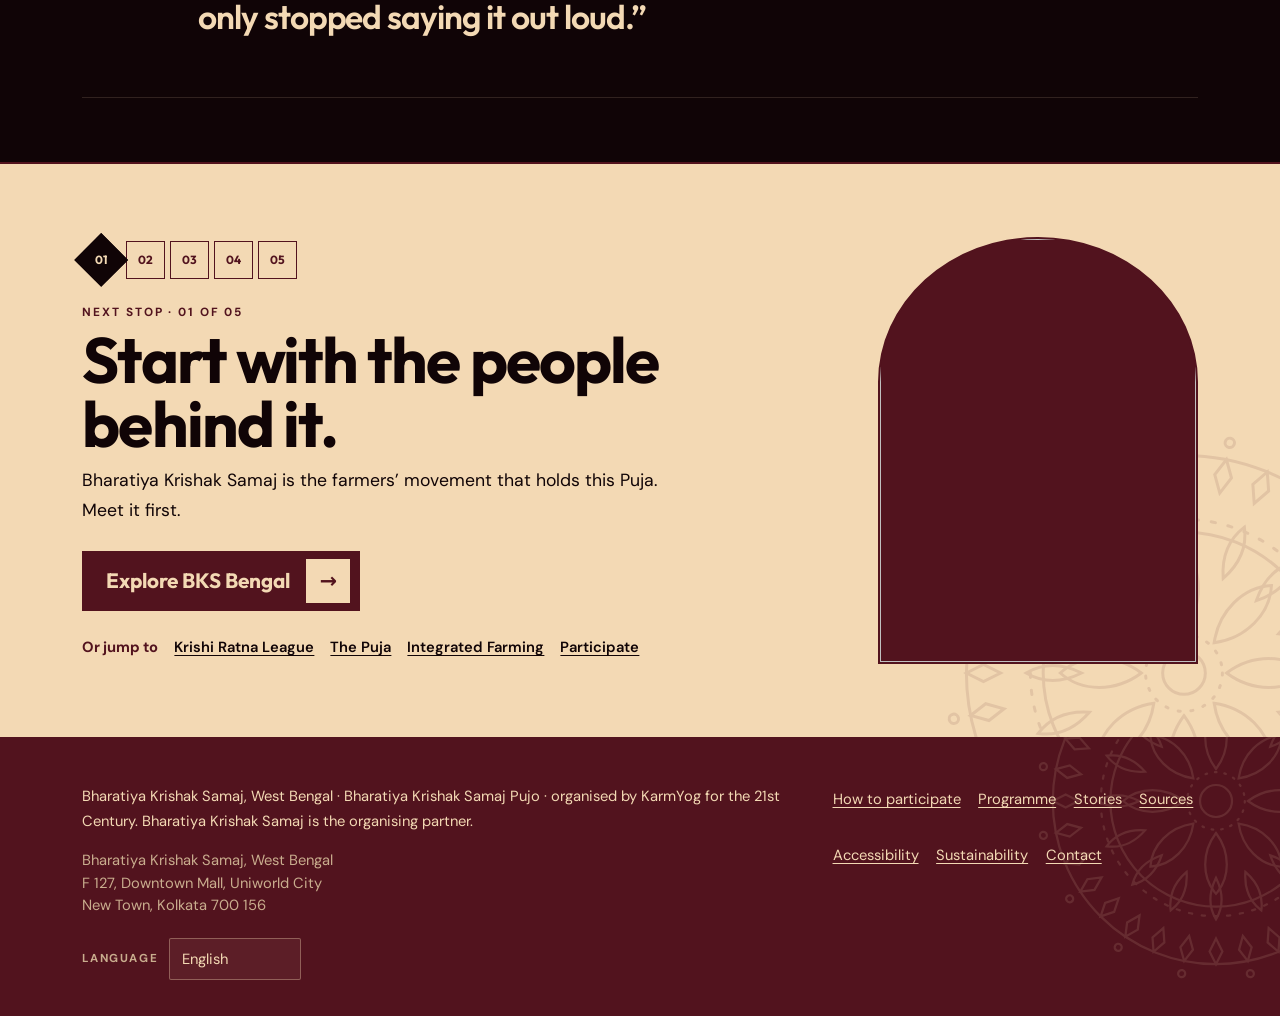
==== commit 10a0d24b: "Make chapter page photos clickable with a full-screen photo viewer Co-Authored-By: Claude Opus 5.5 <" ====
--- a/site/index.html
+++ b/site/index.html
@@ -39,7 +39,7 @@
   <link rel="stylesheet" href="ifs.css?v=w1">
   <link rel="stylesheet" href="styles/sunflare.css?v=w1">
   <link rel="stylesheet" href="styles/palette.css?v=w1">
-  <link rel="stylesheet" href="styles/secondary.css?v=e1">
+  <link rel="stylesheet" href="styles/secondary.css?v=lb1">
 </head>
 <body>
   <a class="skip" href="#main" data-ui="skip">Skip to content</a>
@@ -351,7 +351,7 @@
   <script src="scripts/app.js?v=t1" defer></script>
   <script src="memories.js?v=w1" defer></script>
   <script src="ifs.js?v=w1" defer></script>
-  <script src="scripts/journey.js?v=t2" defer></script>
+  <script src="scripts/journey.js?v=lb1" defer></script>
   <script src="scripts/motion.js?v=t1" defer></script>
   <script src="scripts/bks-network.js?v=t1" data-inject="false" defer></script>
 </body>
--- a/site/styles/secondary.css
+++ b/site/styles/secondary.css
@@ -448,3 +448,49 @@
 .footer-lang__label { font-size: 0.72rem; font-weight: 700; letter-spacing: 0.14em; text-transform: uppercase; color: #c9ad8e; }
 .lang-bar--footer { display: flex; }
 .lang-bar--footer .lang-select { min-height: 42px; }
+
+/* Chapter photos open in a viewer */
+[data-lb] { cursor: zoom-in; }
+[data-lb]:focus-visible { outline: 2px solid #f3d9b4; outline-offset: 3px; }
+.photo-strip:focus-within .ps-track { animation-play-state: paused; }
+.cg-tile[data-lb] img { transition: transform 0.6s ease, filter 0.3s ease; }
+.cg-tile[data-lb]:hover img { filter: brightness(1.08); }
+html.lb-open, html.lb-open body { overflow: hidden; }
+.lb {
+  position: fixed; inset: 0; z-index: 1000;
+  display: grid; grid-template-columns: auto 1fr auto; align-items: center; gap: 0.5rem;
+  padding: 3.5rem 1rem 1.5rem;
+  background: rgba(16, 4, 6, 0.94);
+  backdrop-filter: blur(6px); -webkit-backdrop-filter: blur(6px);
+  opacity: 0; transition: opacity 0.25s ease;
+}
+.lb[hidden] { display: none; }
+.lb.is-on { opacity: 1; }
+.lb__fig { margin: 0; grid-column: 2; display: flex; flex-direction: column; align-items: center; gap: 0.8rem; min-width: 0; }
+.lb__img {
+  max-width: 100%; max-height: calc(100svh - 8rem); object-fit: contain;
+  border-radius: 6px; border: 2px solid #f3d9b4; box-shadow: 12px 12px 0 #52131e;
+  cursor: default; background: #1c0a0e;
+}
+.lb__count { color: #c9ad8e; font: 600 0.85rem/1 var(--font-body, inherit); letter-spacing: 0.08em; }
+.lb__close, .lb__nav {
+  display: grid; place-items: center; border: 0; cursor: pointer;
+  background: #f3d9b4; color: #52131e; border-radius: 50%;
+  font: 700 1.9rem/1 var(--font-display, inherit);
+  transition: background 0.2s ease, color 0.2s ease, transform 0.2s ease;
+}
+.lb__nav { width: 3rem; height: 3rem; }
+.lb__nav[hidden] { visibility: hidden; display: grid; }
+.lb__nav--prev { grid-column: 1; }
+.lb__nav--next { grid-column: 3; }
+.lb__close { position: absolute; top: 0.9rem; right: 1rem; width: 2.6rem; height: 2.6rem; font-size: 1.7rem; }
+.lb__close:hover, .lb__nav:hover { background: #52131e; color: #f3d9b4; transform: scale(1.06); }
+.lb__close:focus-visible, .lb__nav:focus-visible { outline: 2px solid #f3d9b4; outline-offset: 3px; }
+@media (max-width: 640px) {
+  .lb { grid-template-columns: 1fr; padding: 3.5rem 16px 5rem; }
+  .lb__fig { grid-column: 1; }
+  .lb__nav { position: absolute; bottom: 1.2rem; }
+  .lb__nav--prev { left: calc(50% - 3.5rem); }
+  .lb__nav--next { right: calc(50% - 3.5rem); }
+  .lb__img { box-shadow: 6px 6px 0 #52131e; max-height: calc(100svh - 10rem); }
+}
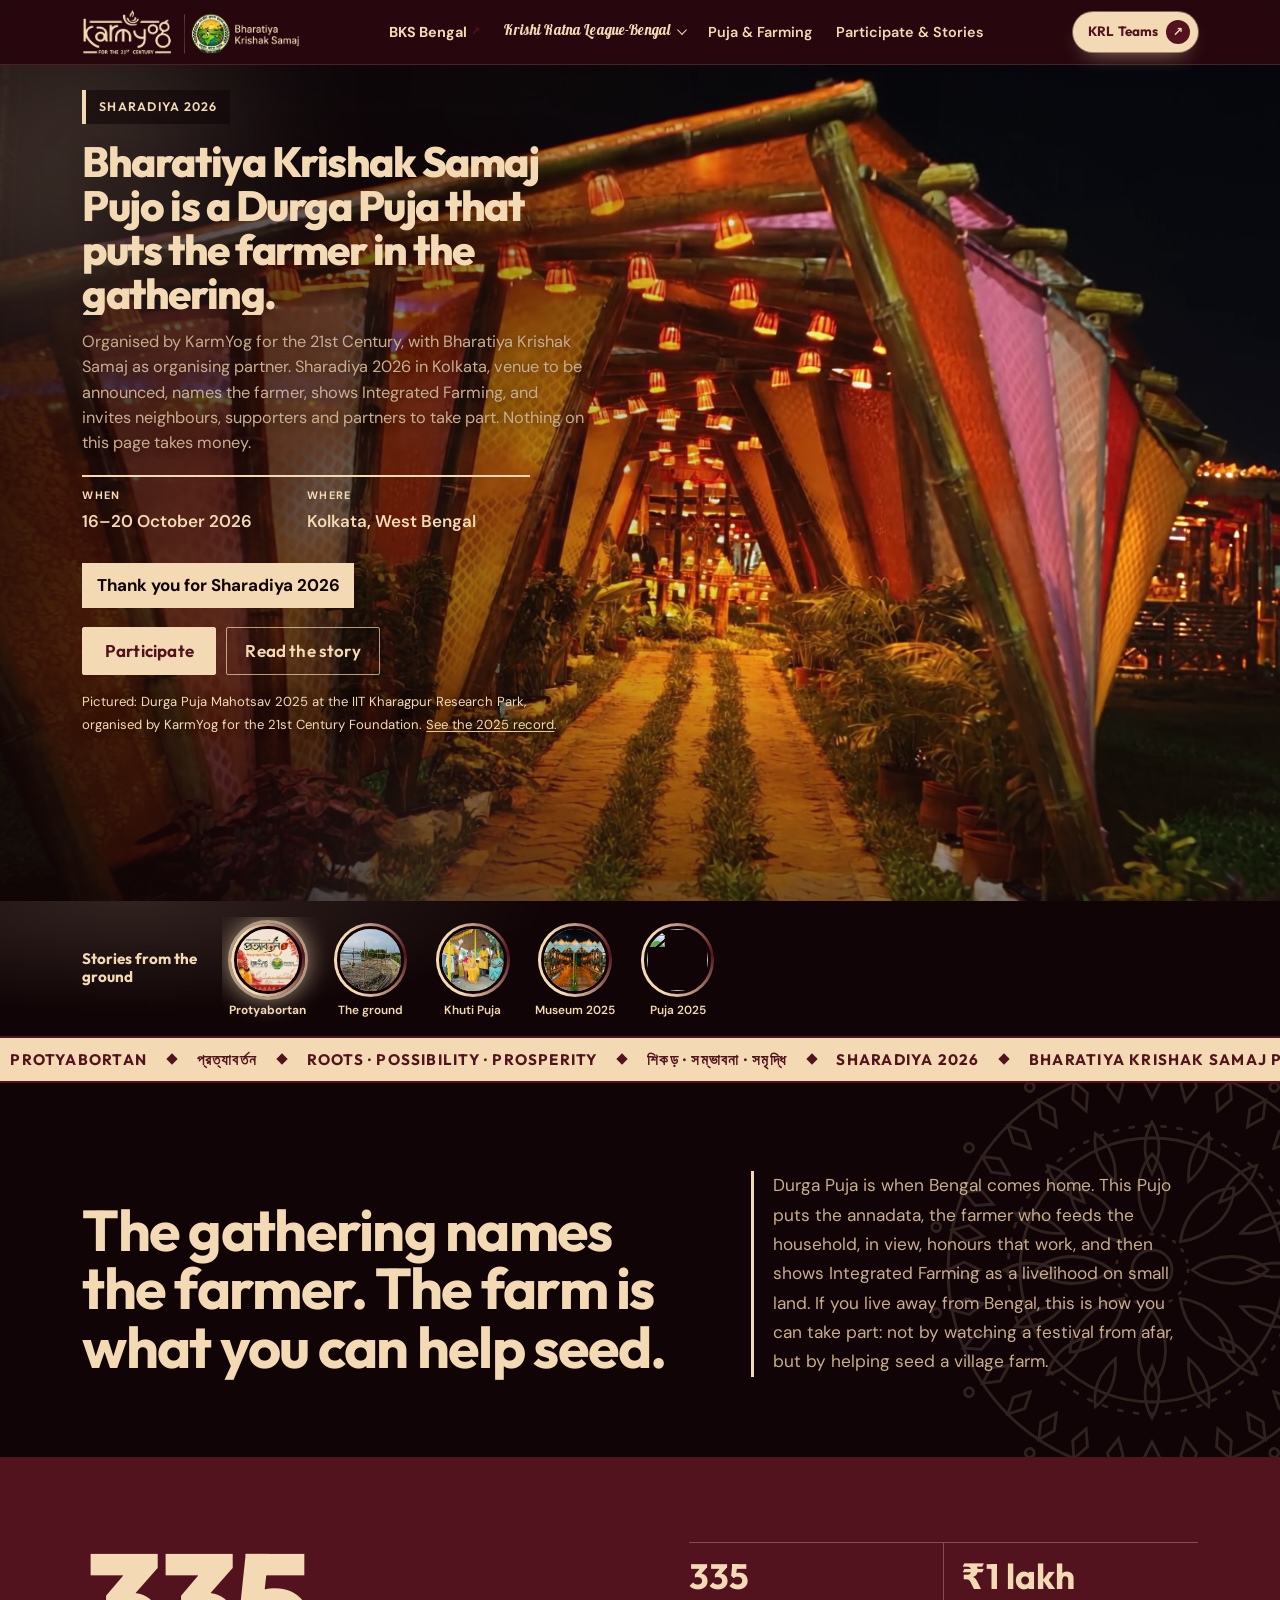
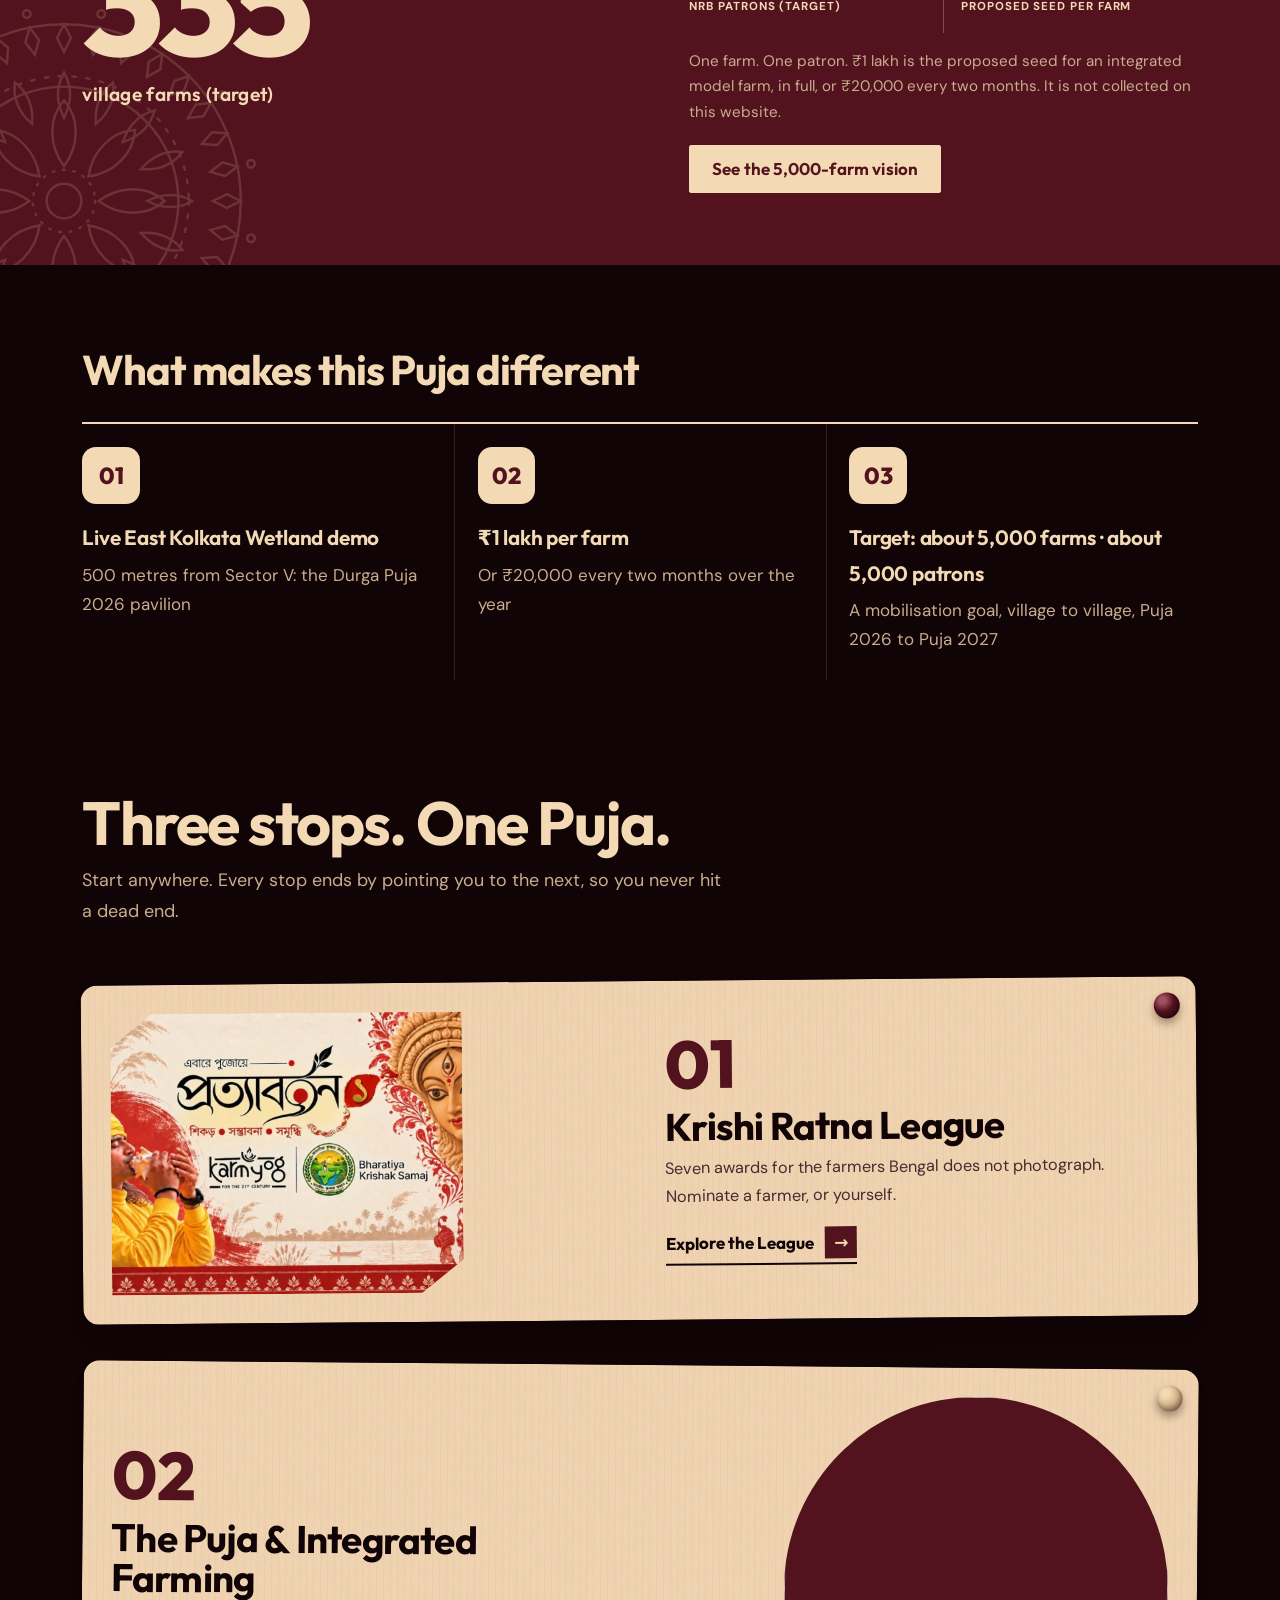
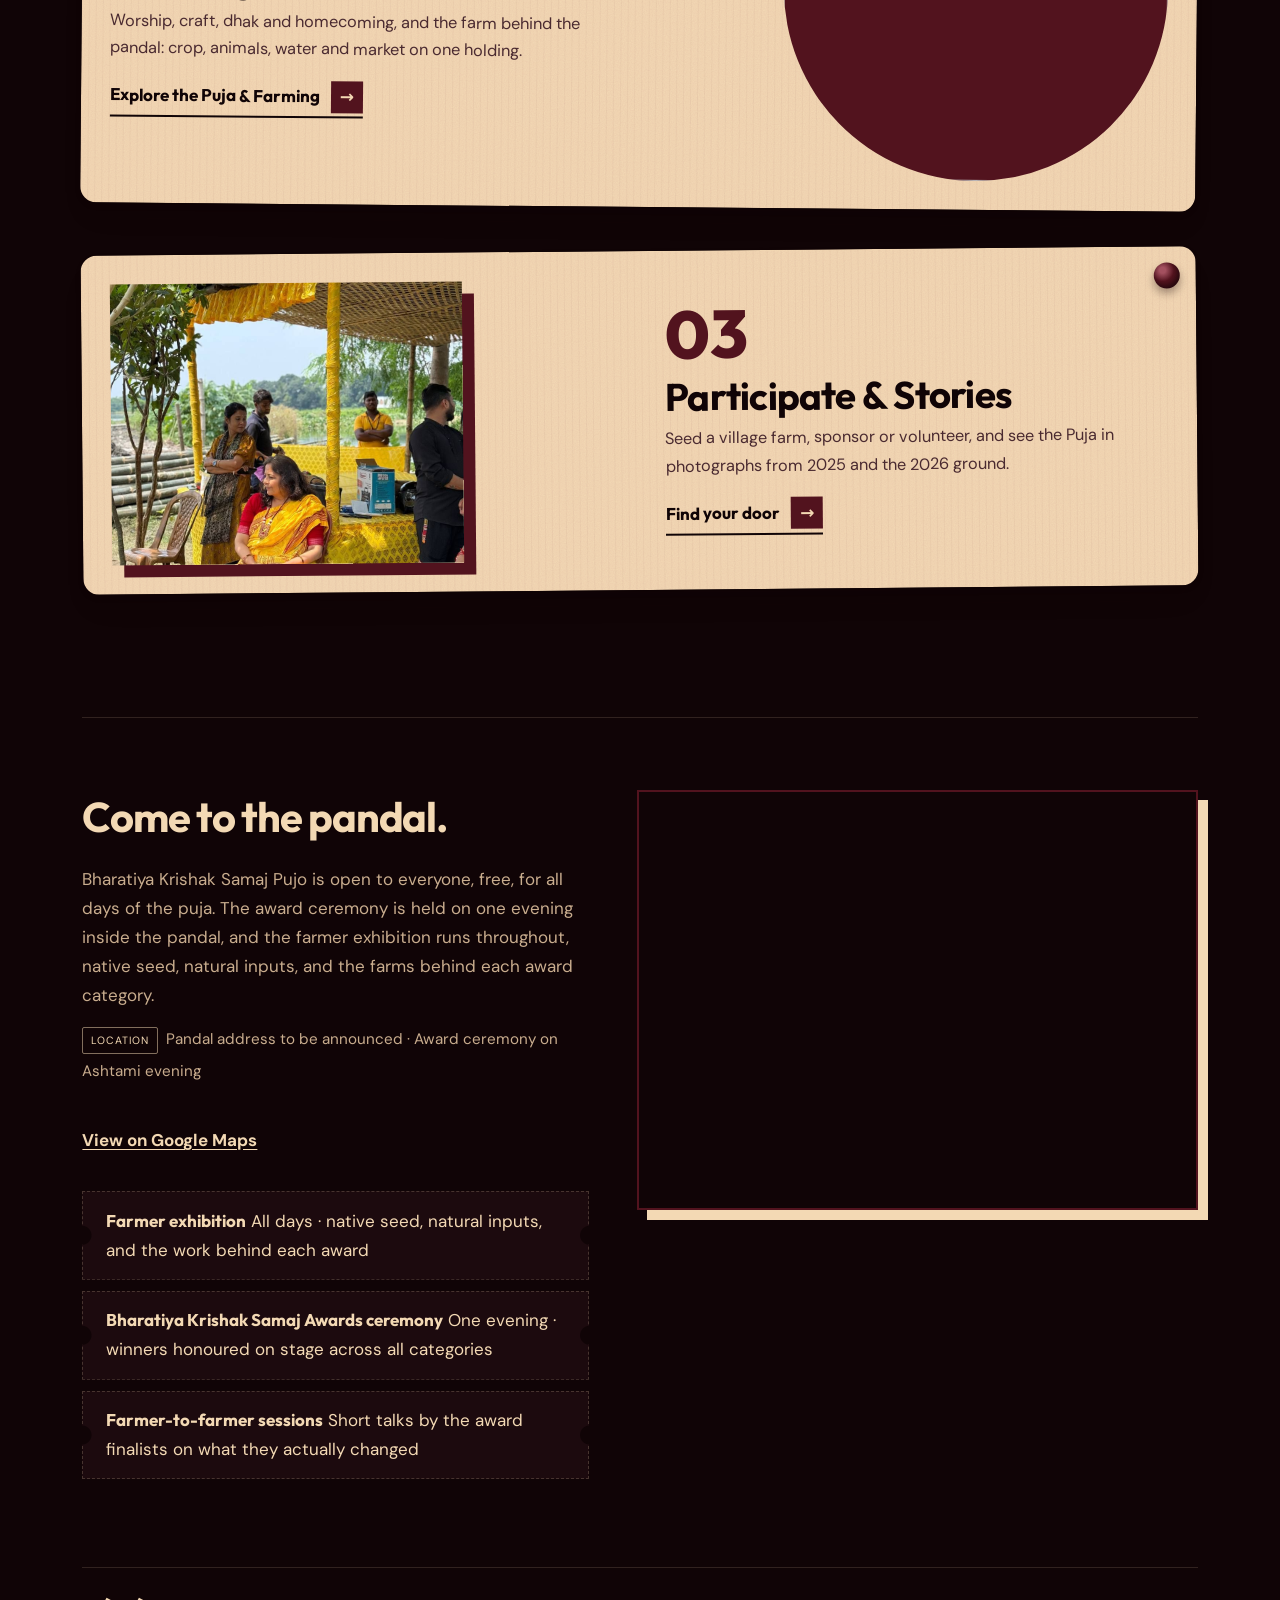
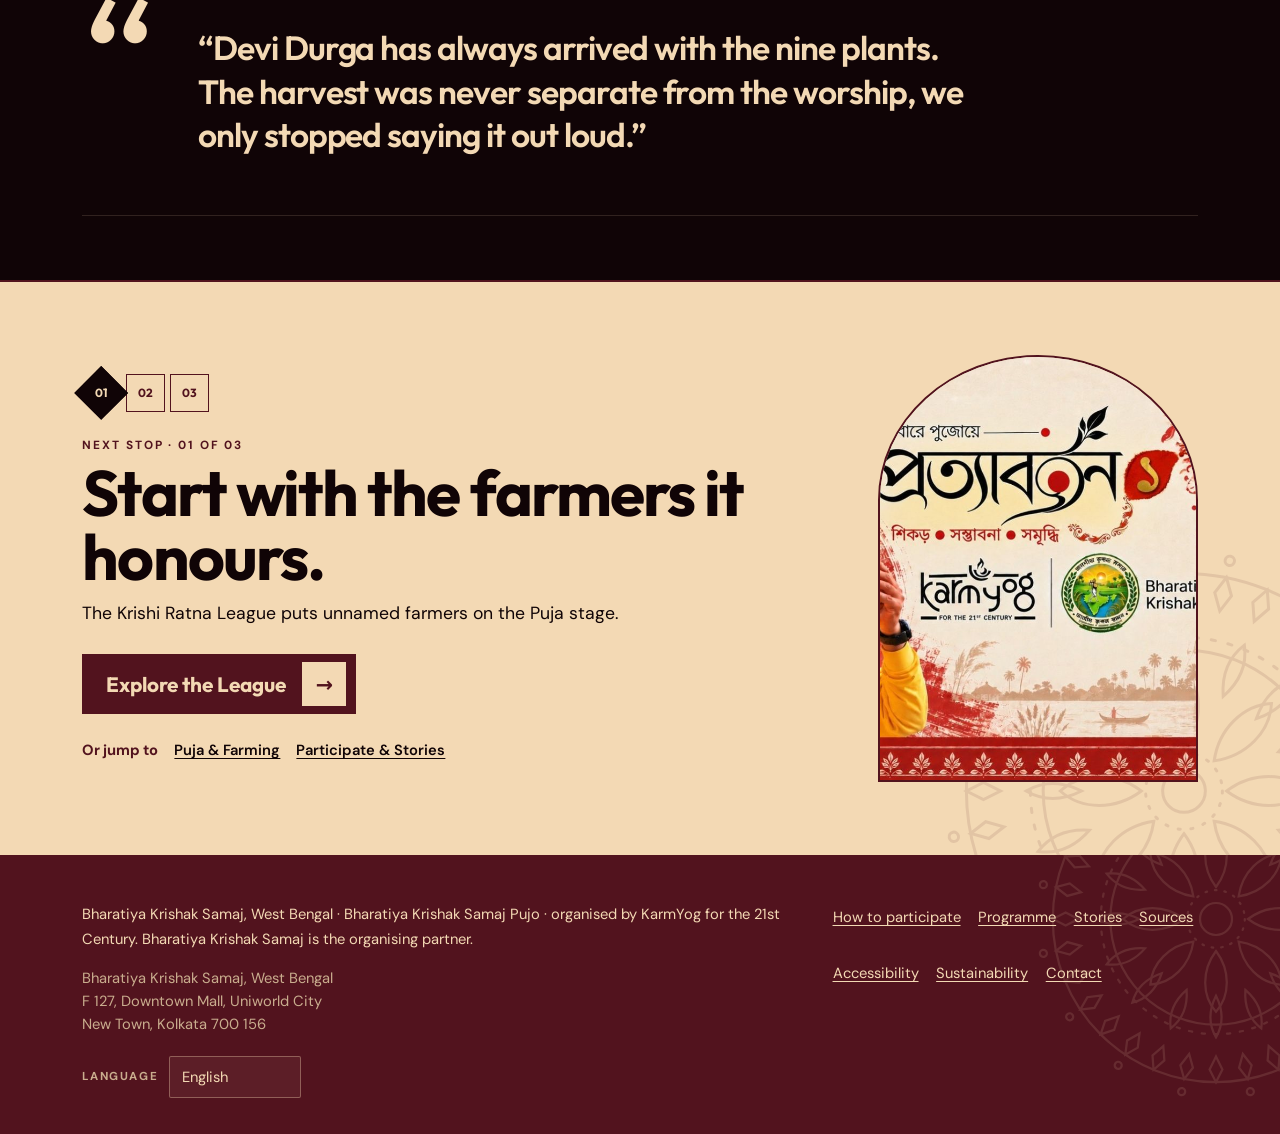
==== commit a9143d2b: "Single KarmYog | BKS header logo, merge Puja with Integrated Farming and Participate with Stories, d" ====
--- a/site/index.html
+++ b/site/index.html
@@ -39,7 +39,7 @@
   <link rel="stylesheet" href="ifs.css?v=w1">
   <link rel="stylesheet" href="styles/sunflare.css?v=w1">
   <link rel="stylesheet" href="styles/palette.css?v=w1">
-  <link rel="stylesheet" href="styles/secondary.css?v=lb1">
+  <link rel="stylesheet" href="styles/secondary.css?v=m1">
 </head>
 <body>
   <a class="skip" href="#main" data-ui="skip">Skip to content</a>
@@ -47,19 +47,14 @@
     <div id="live" class="live" aria-live="polite"></div>
     <div class="header-inner">
       <div class="brand-row">
-        <a class="brand-lockup brand-lockup--bks" href="#home" aria-label="Bharatiya Krishak Samaj Pujo">
-          <span class="seal">
-            <img src="assets/bks-seal-96.png" width="52" height="52" alt="">
-          </span>
-          <span class="wordmark" data-ui="site">Bharatiya Krishak Samaj Pujo</span>
+        <a class="brand-logo" href="#home" aria-label="KarmYog for the 21st Century and Bharatiya Krishak Samaj: home">
+          <picture>
+            <source srcset="assets/logo/logo-header.webp?v=1" type="image/webp">
+            <img src="assets/logo/logo-header.png?v=1" width="529" height="112" alt="KarmYog for the 21st Century | Bharatiya Krishak Samaj">
+          </picture>
         </a>
-        <span class="brand-divider" aria-hidden="true"></span>
-        <div class="brand-lockup brand-lockup--karmyog">
-          <img class="karmyog-mark" src="assets/karmyog/karmyog-21st-century-256.png" width="44" height="44" alt="">
-          <span class="brand-sub" data-ui="brandSub">Organised by KarmYog for the 21st Century</span>
-        </div>
         <div class="header-tools">
-          <a class="header-cta" href="https://krl-teams-apgto6nel-ram-badrinathans-projects.vercel.app/#/"><span data-en="KRL Teams" data-bn="KRL টিমস" data-hi="KRL टीम्स">KRL Teams</span><span class="header-cta__arrow" aria-hidden="true">↗</span></a>
+          <a class="header-cta" href="https://krl-teams-redesign.vercel.app/"><span data-en="KRL Teams" data-bn="KRL টিমস" data-hi="KRL टीम्स">KRL Teams</span><span class="header-cta__arrow" aria-hidden="true">↗</span></a>
           <button type="button" class="nav-toggle" id="nav-toggle" aria-expanded="false" aria-controls="nav-drawer">
             <span class="nav-toggle-bars" aria-hidden="true"><span></span><span></span><span></span></span>
             <span class="sr-only" data-ui="menu">Menu</span>
@@ -141,7 +136,6 @@
       <section class="journey" id="journey" aria-labelledby="journey-h">
         <div class="wrap-wide" data-journey-map></div>
       </section>
-      <div data-slot="home-memories"></div>
       <div class="wrap-wide" data-slot="home-visit"></div>
       <div class="wrap-wide" data-slot="home-quote"></div>
       <section class="next-stop" data-next-stop="home"></section>
@@ -151,8 +145,8 @@
       <nav class="journey-bar" data-journey-bar="puja"></nav>
       <header class="page-head">
         <p class="kicker" data-en="Cultural context first" data-bn="আগে সাংস্কৃতিক প্রসঙ্গ" data-hi="पहले सांस्कृतिक संदर्भ">Cultural context first</p>
-        <h1 data-en="The Puja" data-bn="পূজা" data-hi="पूजा">The Puja</h1>
-        <p class="lede" data-en="Worship, craft, food, music and neighbourhood." data-bn="আরাধনা, শিল্প, খাবার, সঙ্গীত আর পাড়া।" data-hi="आराधना, शिल्प, भोजन, संगीत और पड़ोस।">Worship, craft, food, music and neighbourhood.</p>
+        <h1 data-en="The Puja &amp; Integrated Farming" data-bn="পুজো ও সমন্বিত চাষ" data-hi="पूजा और समेकित कृषि">The Puja &amp; Integrated Farming</h1>
+        <p class="lede" data-en="Worship, craft, food and music, and the farm growing behind the pandal." data-bn="আরাধনা, শিল্প, খাবার আর সঙ্গীত, আর প্যান্ডেলের পেছনে গড়ে ওঠা খামার।" data-hi="आराधना, शिल्प, भोजन और संगीत, और पंडाल के पीछे बढ़ता खेत।">Worship, craft, food and music, and the farm growing behind the pandal.</p>
       </header>
       <div data-slot="puja-a"></div>
       <aside class="hint" data-hint="puja-stories"></aside>
@@ -190,17 +184,13 @@
       <div data-slot="puja-b"></div>
       <aside class="hint" data-hint="puja-ifs"></aside>
       <div data-slot="puja-c"></div>
+      <section class="chapter-part" id="ifs" aria-label="Integrated Farming">
+        <div id="ifs-body" data-json-root data-ifs-audience="main"></div>
+        <aside class="hint" data-hint="ifs-demo"></aside>
+        <div data-slot="puja-farm"></div>
+        <aside class="hint" data-hint="ifs-seed"></aside>
+      </section>
       <section class="next-stop" data-next-stop="puja"></section>
-    </article>
-
-    <article class="view wrap-wide chapter" data-view="krishak" hidden>
-      <nav class="journey-bar" data-journey-bar="krishak"></nav>
-      <div id="krishak-body" data-json-root></div>
-      <div data-slot="krishak-a"></div>
-      <aside class="hint" data-hint="krishak-league"></aside>
-      <div data-slot="krishak-b"></div>
-      <aside class="hint" data-hint="krishak-site"></aside>
-      <section class="next-stop" data-next-stop="krishak"></section>
     </article>
 
     <article class="view wrap-wide chapter" data-view="league" hidden>
@@ -212,15 +202,6 @@
       <section class="next-stop" data-next-stop="league"></section>
     </article>
 
-    <article class="view wrap-wide chapter" data-view="ifs" hidden>
-      <nav class="journey-bar" data-journey-bar="ifs"></nav>
-      <div id="ifs-body" data-json-root data-ifs-audience="main"></div>
-      <aside class="hint" data-hint="ifs-demo"></aside>
-      <div data-slot="ifs-a"></div>
-      <aside class="hint" data-hint="ifs-seed"></aside>
-      <section class="next-stop" data-next-stop="ifs"></section>
-    </article>
-
     <article class="view wrap-wide" data-view="mission" hidden>
       <div id="mission-body" data-json-root></div>
       <section class="next-stop" data-next-stop="mission"></section>
@@ -229,6 +210,7 @@
     <article class="view wrap-wide chapter" data-view="participate" hidden>
       <nav class="journey-bar" data-journey-bar="participate"></nav>
       <div id="participate-body" data-json-root></div>
+      <div data-slot="participate-stories"></div>
       <div data-slot="participate-a"></div>
       <aside class="hint" data-hint="participate-nominate"></aside>
       <div data-slot="participate-b"></div>
@@ -346,13 +328,13 @@
       </nav>
     </div>
   </footer>
-  <script src="scripts/offline-data.js?v=e1"></script>
+  <script src="scripts/offline-data.js?v=m1"></script>
   <script src="scripts/campaign.js?v=w1" defer></script>
-  <script src="scripts/app.js?v=t1" defer></script>
-  <script src="memories.js?v=w1" defer></script>
+  <script src="scripts/app.js?v=m2" defer></script>
+  <script src="memories.js?v=m1" defer></script>
   <script src="ifs.js?v=w1" defer></script>
-  <script src="scripts/journey.js?v=lb1" defer></script>
+  <script src="scripts/journey.js?v=m1" defer></script>
   <script src="scripts/motion.js?v=t1" defer></script>
-  <script src="scripts/bks-network.js?v=t1" data-inject="false" defer></script>
+  <script src="scripts/bks-network.js?v=m1" data-inject="false" defer></script>
 </body>
 </html>
--- a/site/styles/secondary.css
+++ b/site/styles/secondary.css
@@ -494,3 +494,27 @@
   .lb__nav--next { right: calc(50% - 3.5rem); }
   .lb__img { box-shadow: 6px 6px 0 #52131e; max-height: calc(100svh - 10rem); }
 }
+
+/* ===== Single header logo: KarmYog | Bharatiya Krishak Samaj ===== */
+.site-header .brand-logo { order: 0; flex: 0 0 auto; display: inline-flex; align-items: center; border-radius: 6px; line-height: 0; }
+.site-header .brand-logo img { display: block; height: 46px; width: auto; }
+.site-header .brand-logo:focus-visible { outline: 2px solid #f3d9b4; outline-offset: 4px; }
+@media (max-width: 1099px) {
+  .site-header .brand-logo { margin-right: auto; }
+}
+@media (max-width: 520px) {
+  .site-header .brand-logo img { height: 34px; }
+  .site-header .header-inner { gap: 0.5rem; }
+}
+@media (max-width: 380px) {
+  .site-header .brand-logo img { height: 29px; }
+}
+.site-header.is-compact .brand-logo img { height: 40px; }
+@media (max-width: 520px) { .site-header.is-compact .brand-logo img { height: 32px; } }
+/* Fewer links in the bar now, so they can breathe. */
+@media (min-width: 1100px) {
+  .site-header .nav-desktop a, .site-header .nav-drop__btn { font-size: 0.9rem; padding: 0 0.75rem; }
+  .site-header .nav-desktop a::after { left: 0.75rem; right: 0.75rem; }
+}
+/* Integrated Farming now continues the Puja page. */
+.chapter-part#ifs { scroll-margin-top: 80px; margin-top: clamp(2rem, 5vw, 3.5rem); }
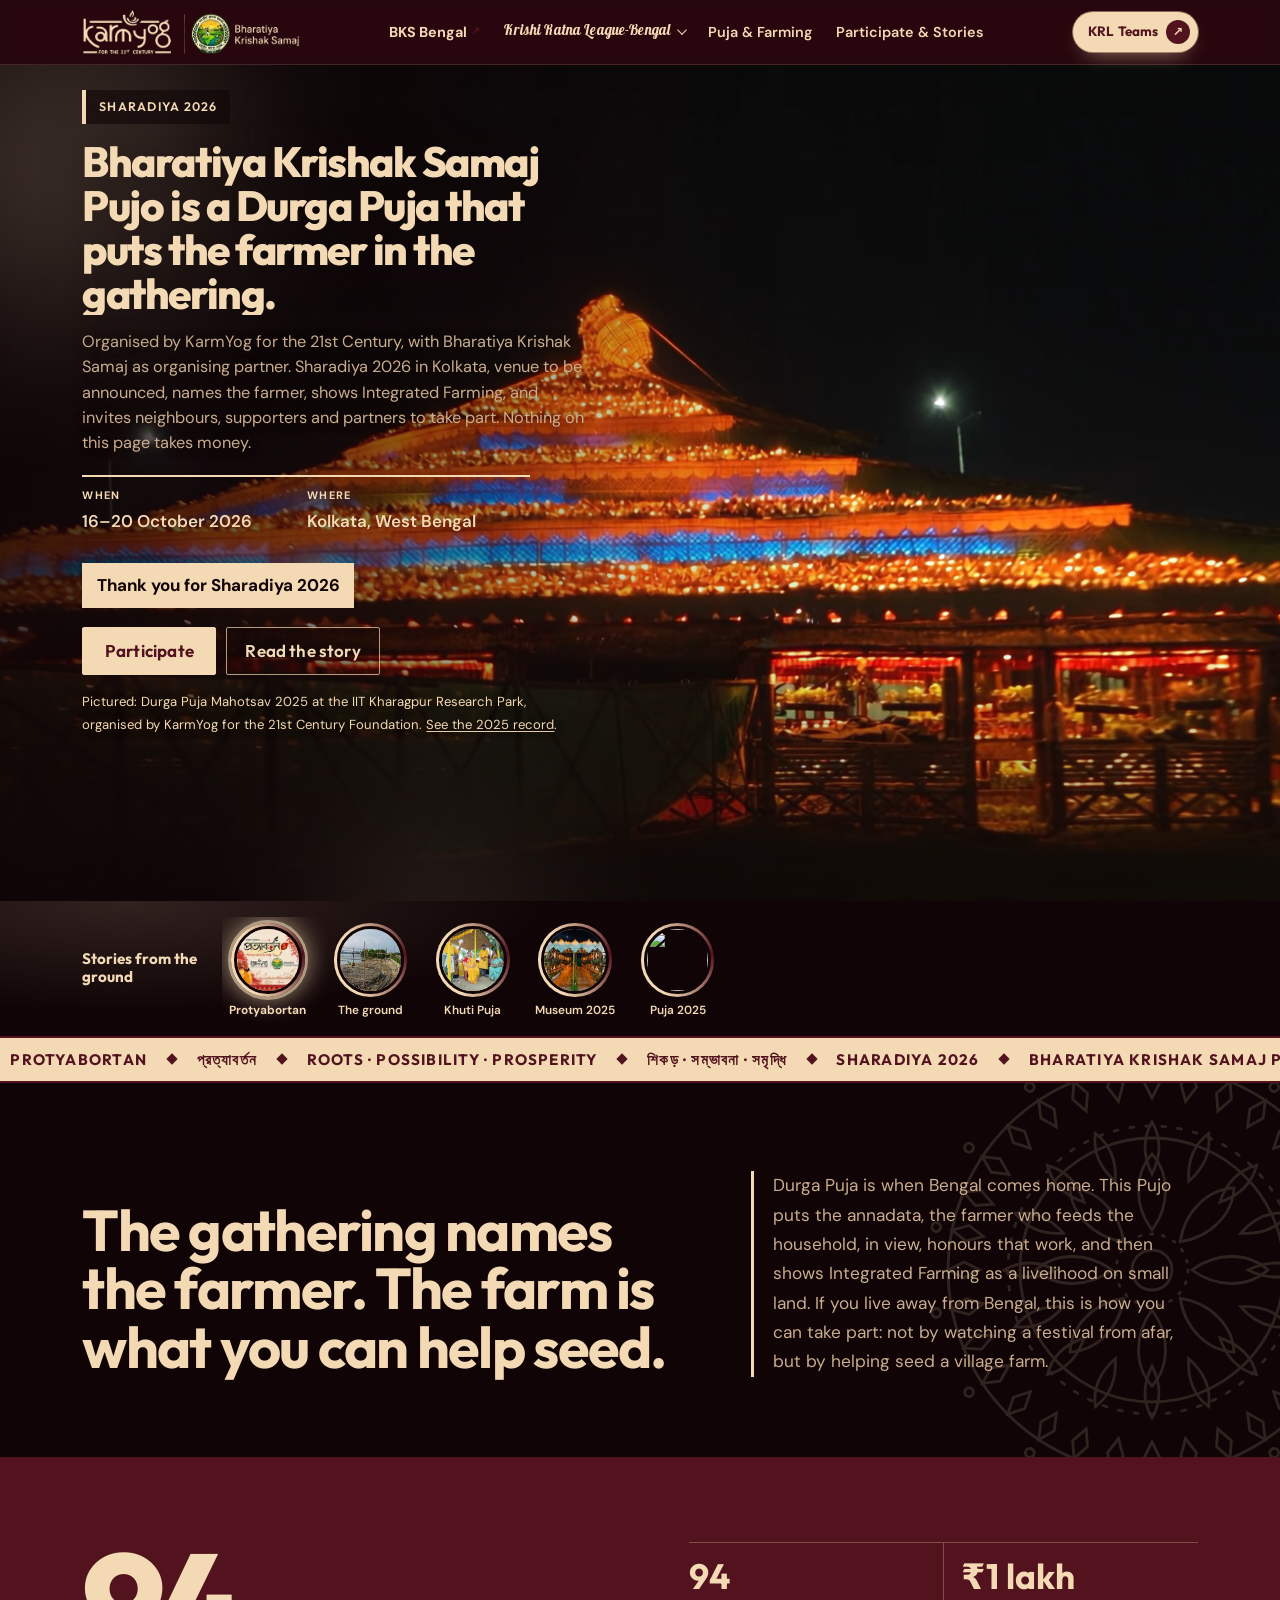
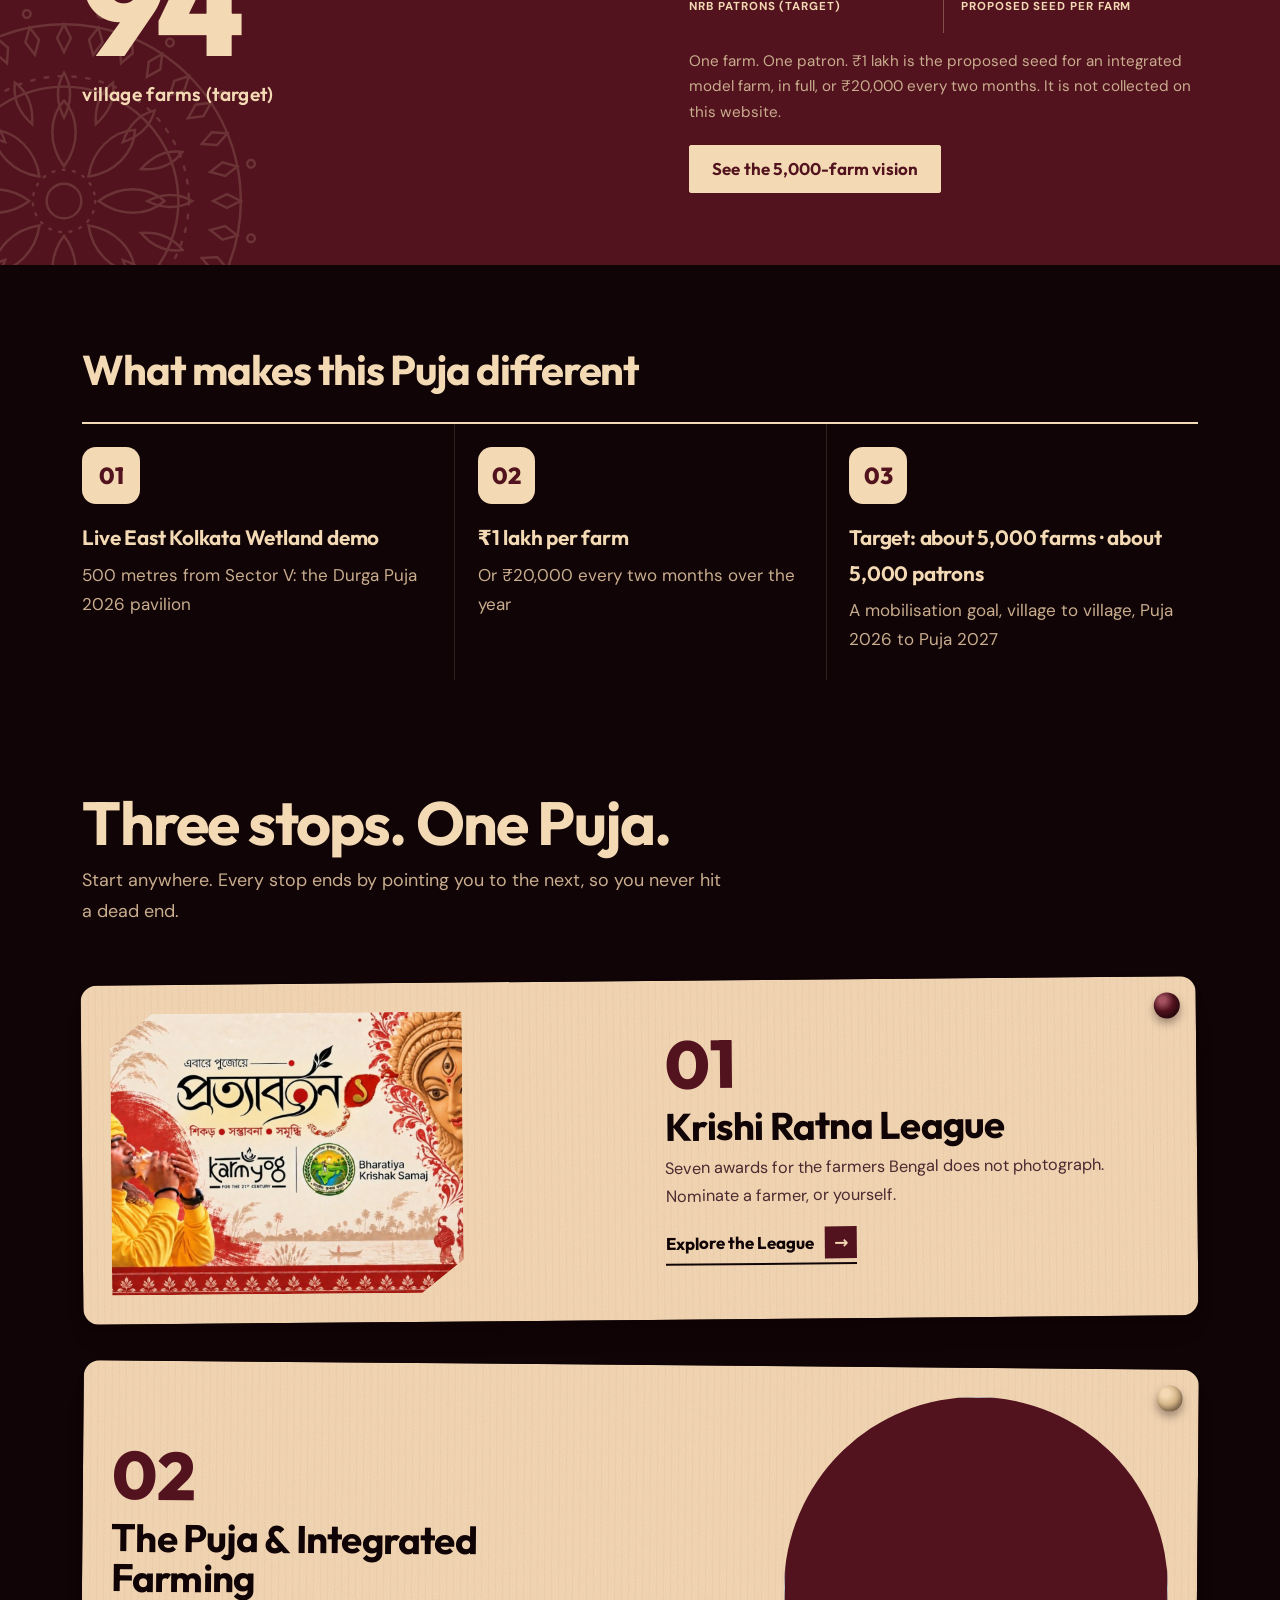
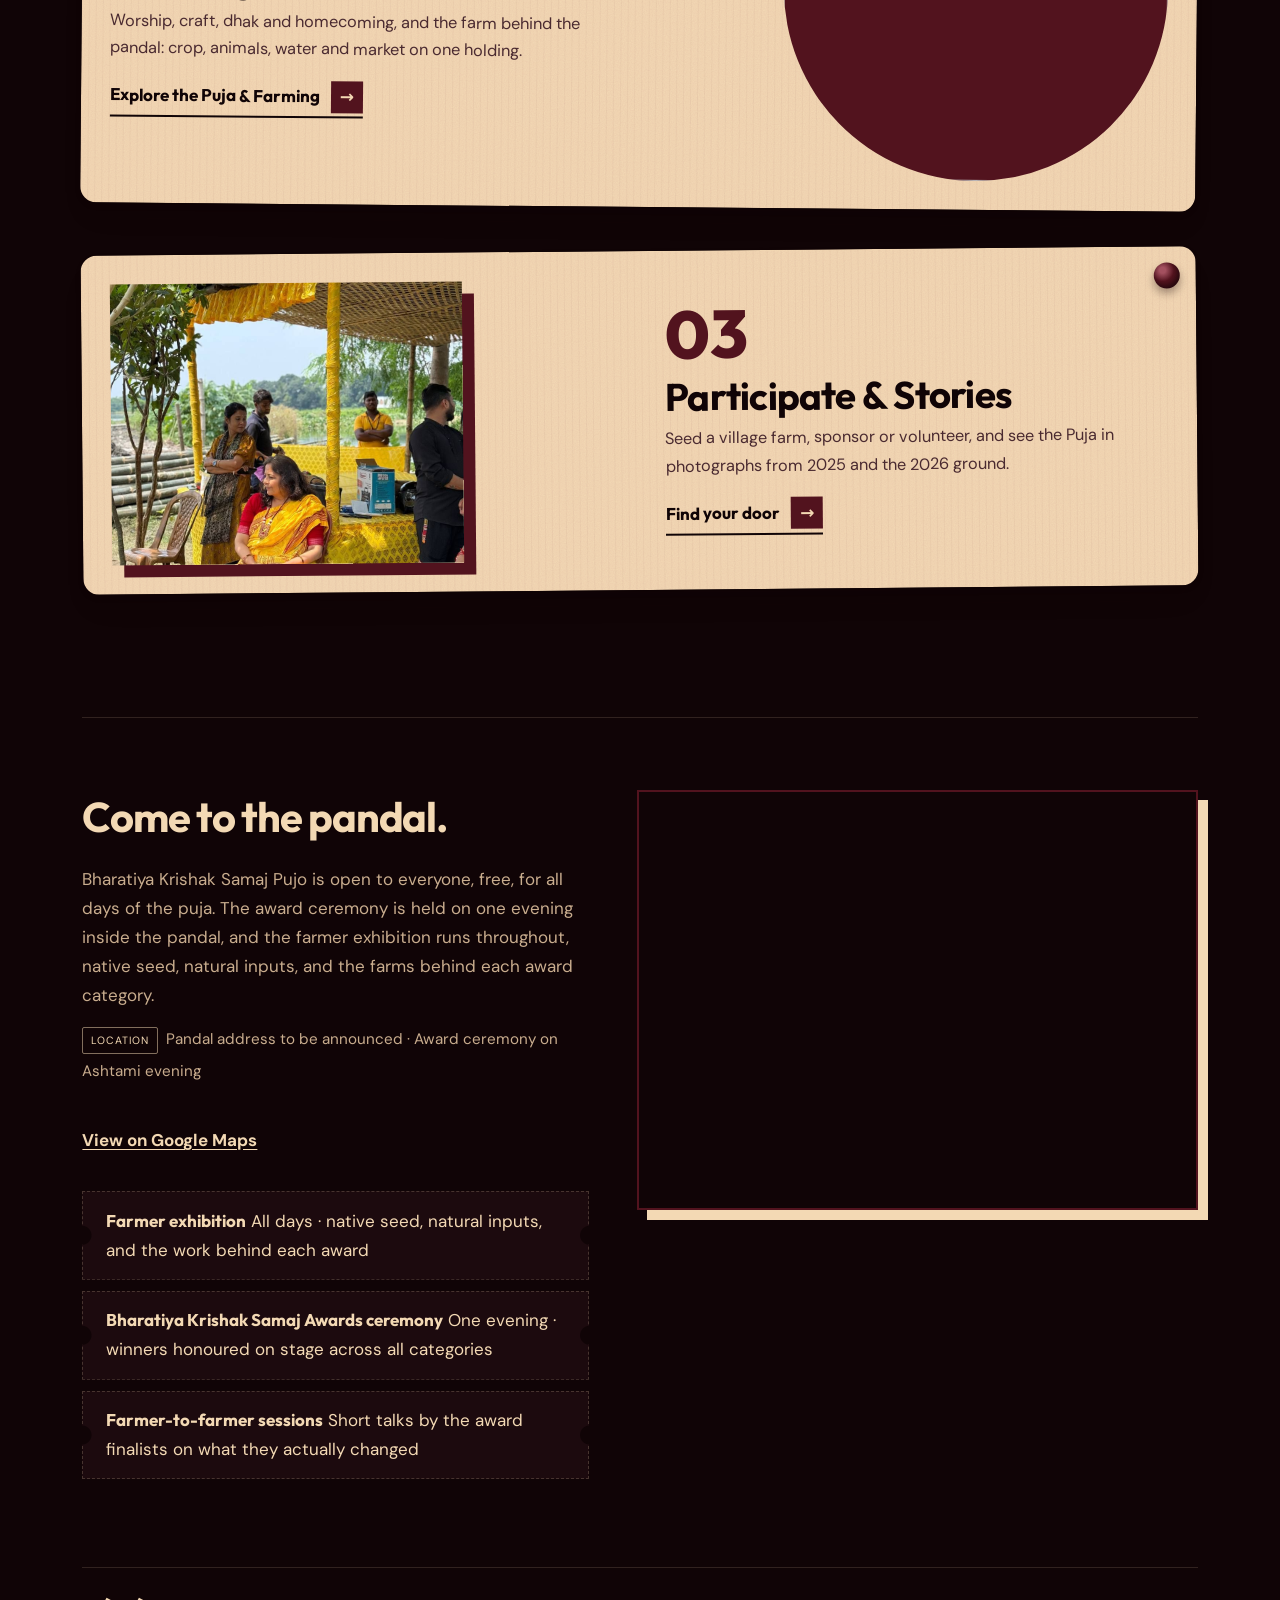
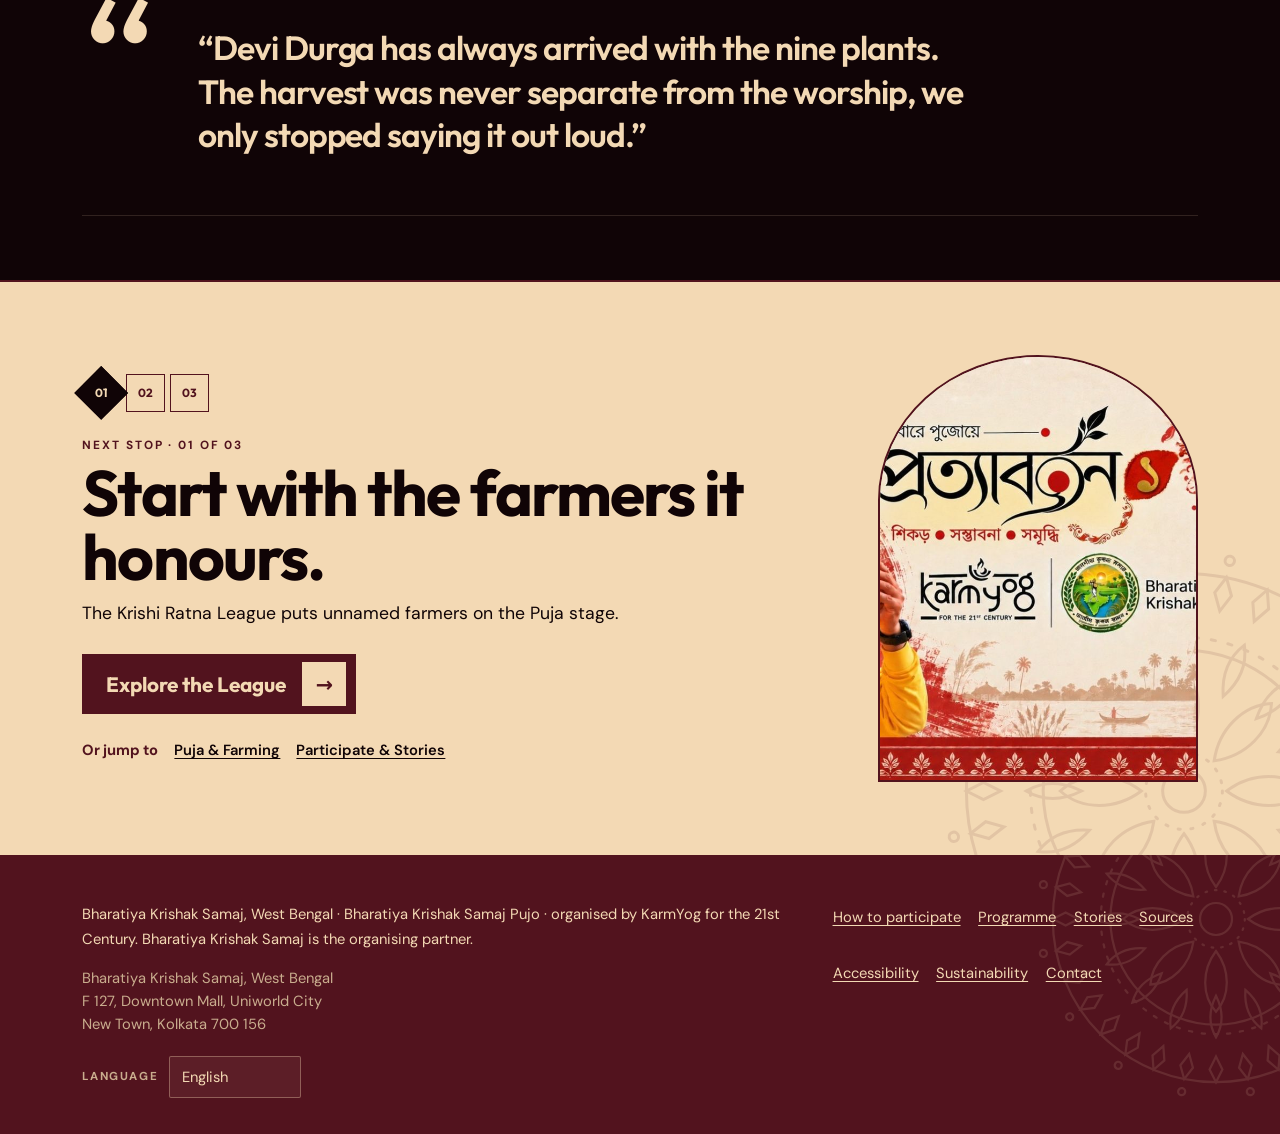
==== commit 1117ebb7: "Faster loading: hero video waits for the page, 720p for phones and slow connections, caching headers" ====
--- a/site/index.html
+++ b/site/index.html
@@ -84,10 +84,8 @@
   <main id="main">
     <article class="view is-active" data-view="home">
       <div class="hero-band hero-band--photo">
-        <video class="hero-video" autoplay muted loop playsinline preload="auto" poster="assets/video/hero-2025-poster.jpg?v=hq" aria-hidden="true" tabindex="-1">
-          <source src="assets/video/hero-2025.webm?v=hq" type="video/webm">
-          <source src="assets/video/hero-2025.mp4?v=hq" type="video/mp4">
-        </video>
+        <video class="hero-video" muted loop playsinline preload="none" poster="assets/video/hero-2025-poster.jpg?v=p2" aria-hidden="true" tabindex="-1"
+          data-src-hd="assets/video/hero-2025" data-src-sd="assets/video/hero-2025-720" data-v="hq"></video>
         <div class="hero-video-shade" aria-hidden="true"></div>
         <div class="hero-aura" aria-hidden="true"><span></span><span></span></div>
         <div class="hero-embers" aria-hidden="true"><i></i><i></i><i></i><i></i><i></i><i></i><i></i><i></i><i></i><i></i></div>
@@ -329,12 +327,12 @@
     </div>
   </footer>
   <script src="scripts/offline-data.js?v=m1"></script>
-  <script src="scripts/campaign.js?v=w1" defer></script>
-  <script src="scripts/app.js?v=m2" defer></script>
+  <script src="scripts/campaign.js?v=p2" defer></script>
+  <script src="scripts/app.js?v=p2" defer></script>
   <script src="memories.js?v=m1" defer></script>
   <script src="ifs.js?v=w1" defer></script>
   <script src="scripts/journey.js?v=m1" defer></script>
-  <script src="scripts/motion.js?v=t1" defer></script>
+  <script src="scripts/motion.js?v=p3" defer></script>
   <script src="scripts/bks-network.js?v=m1" data-inject="false" defer></script>
 </body>
 </html>
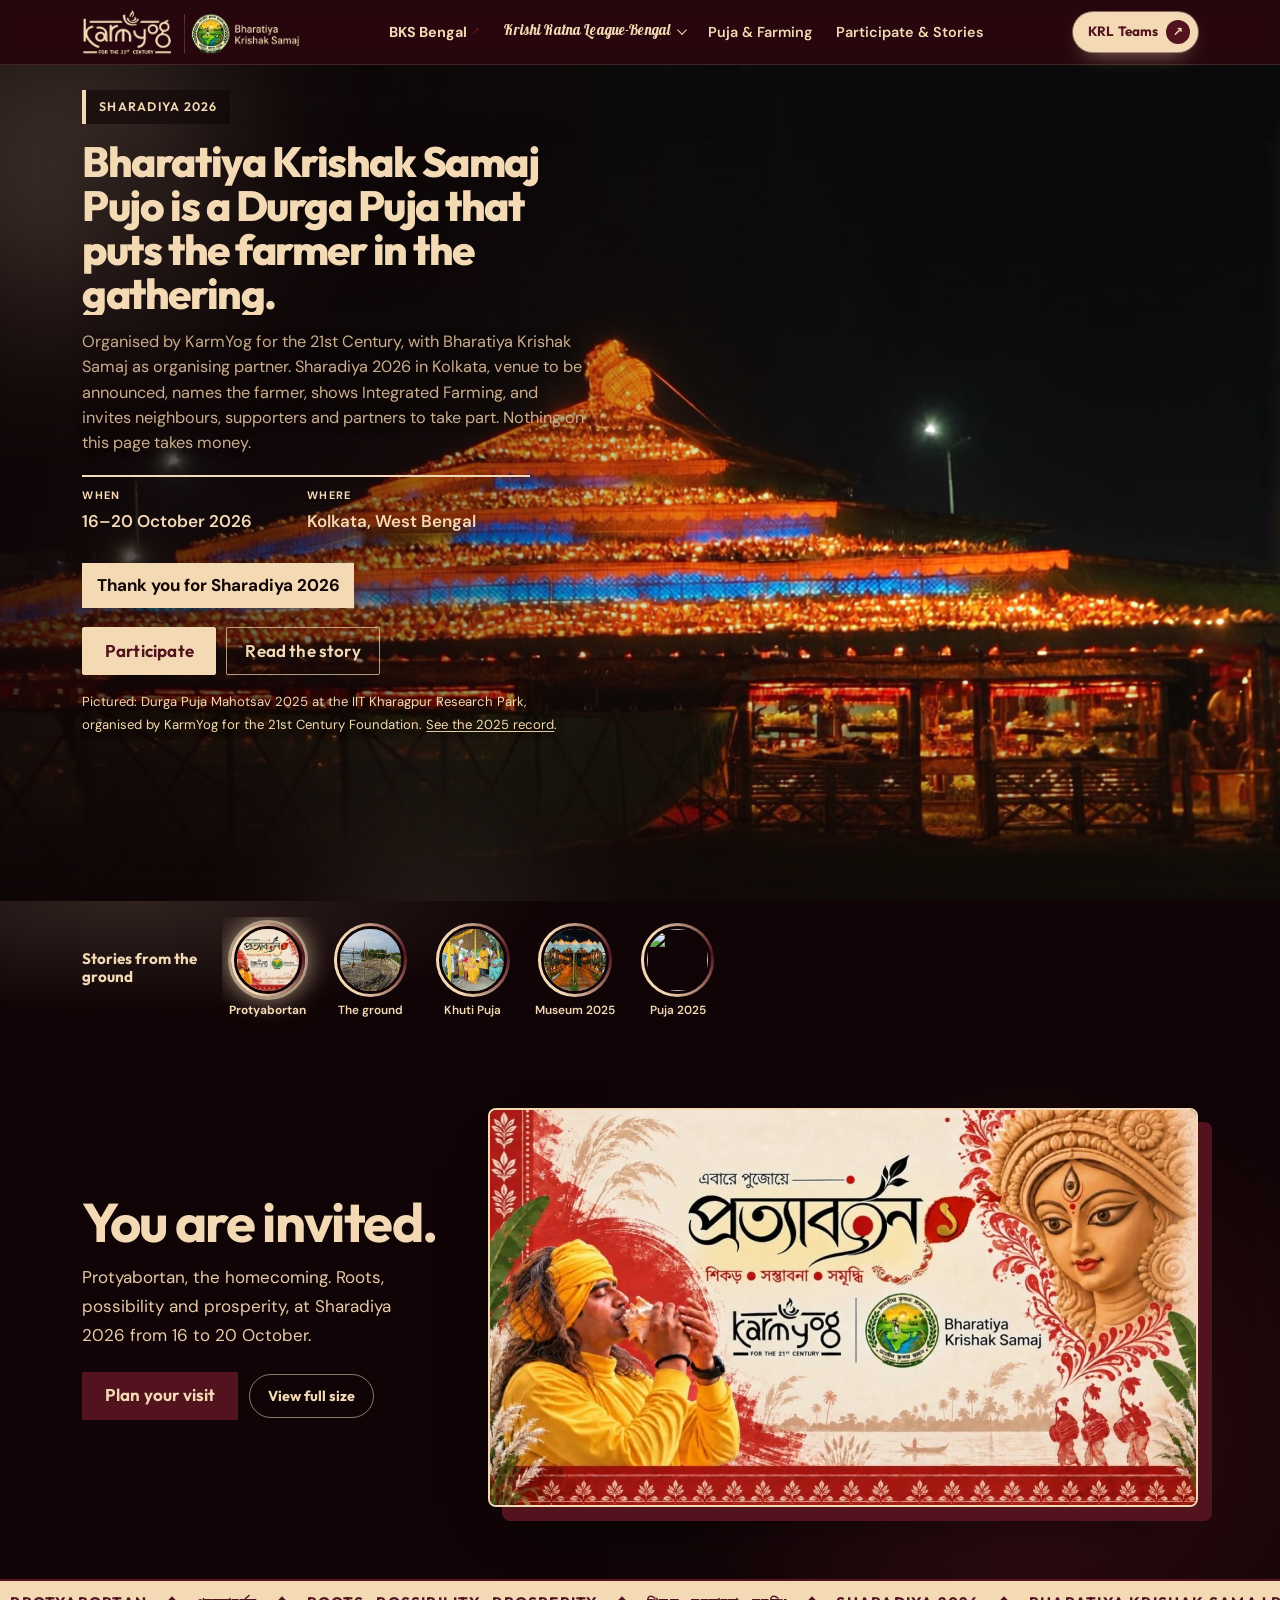
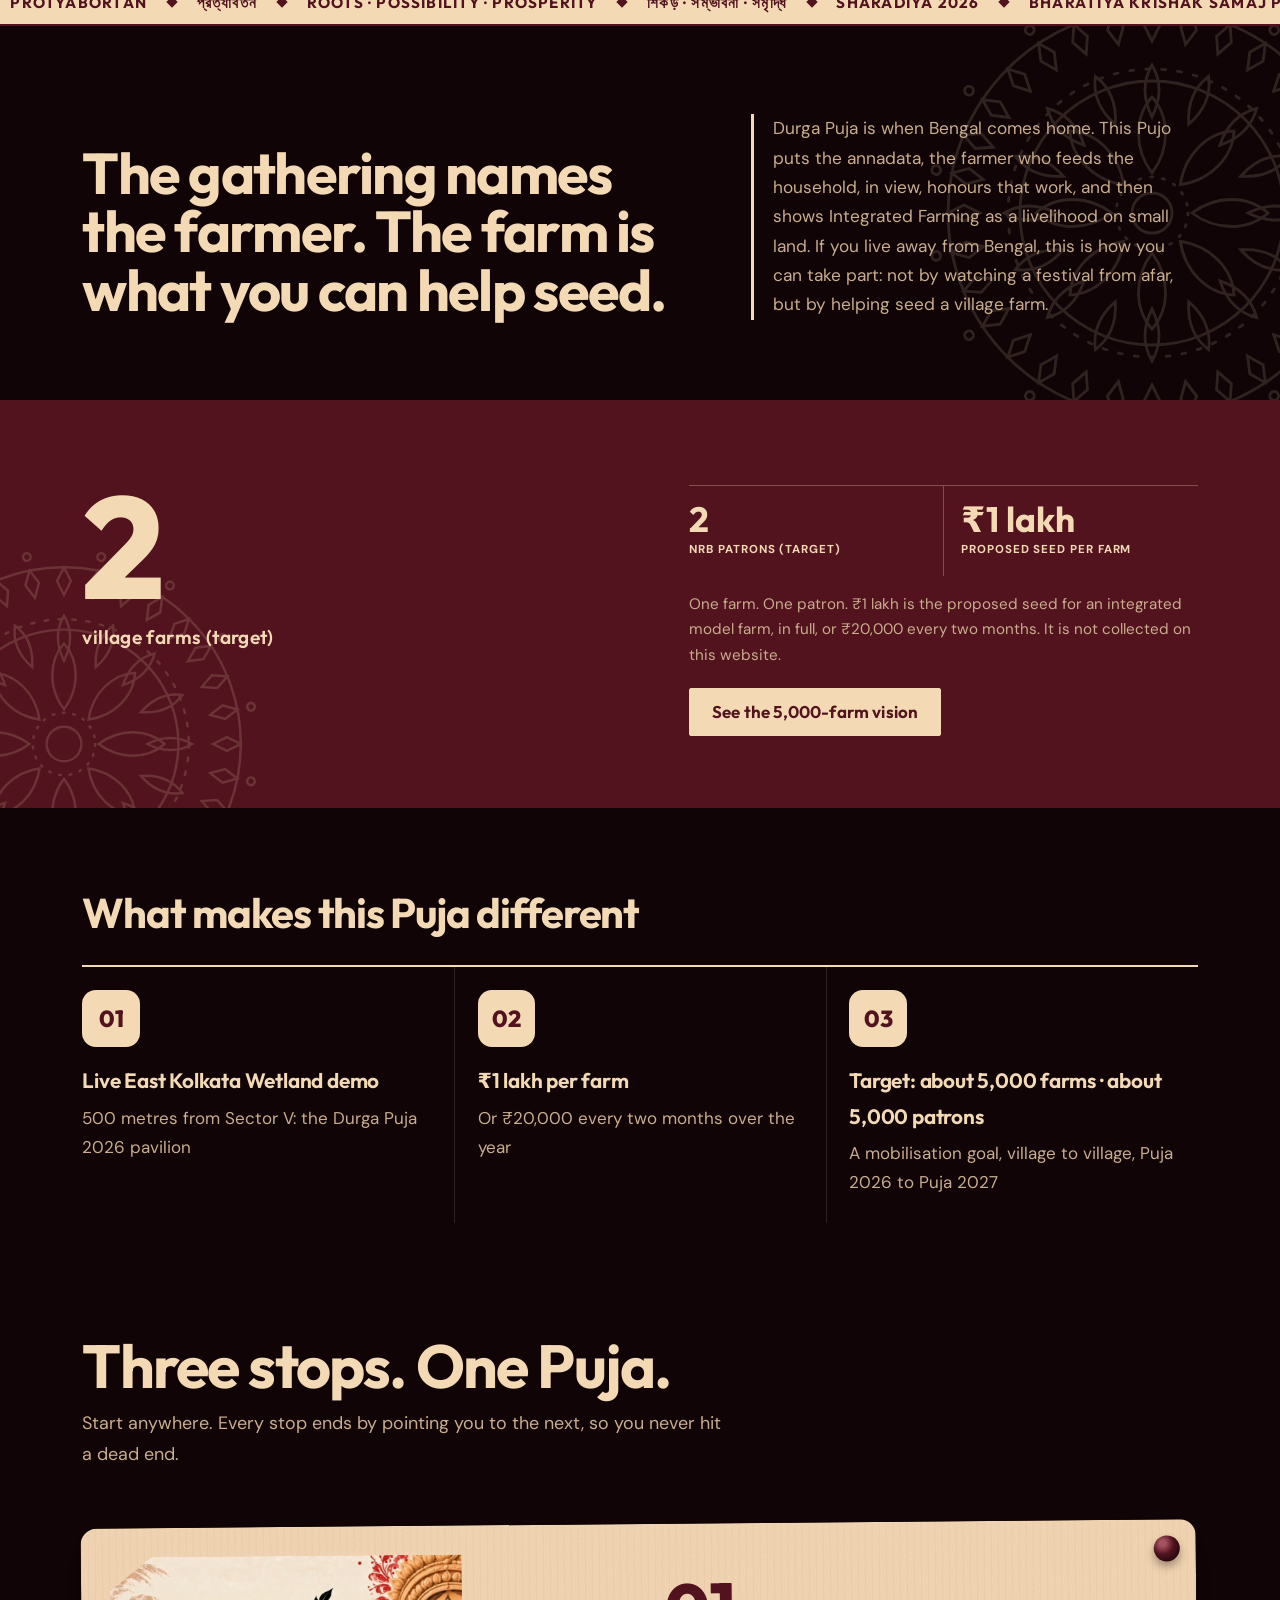
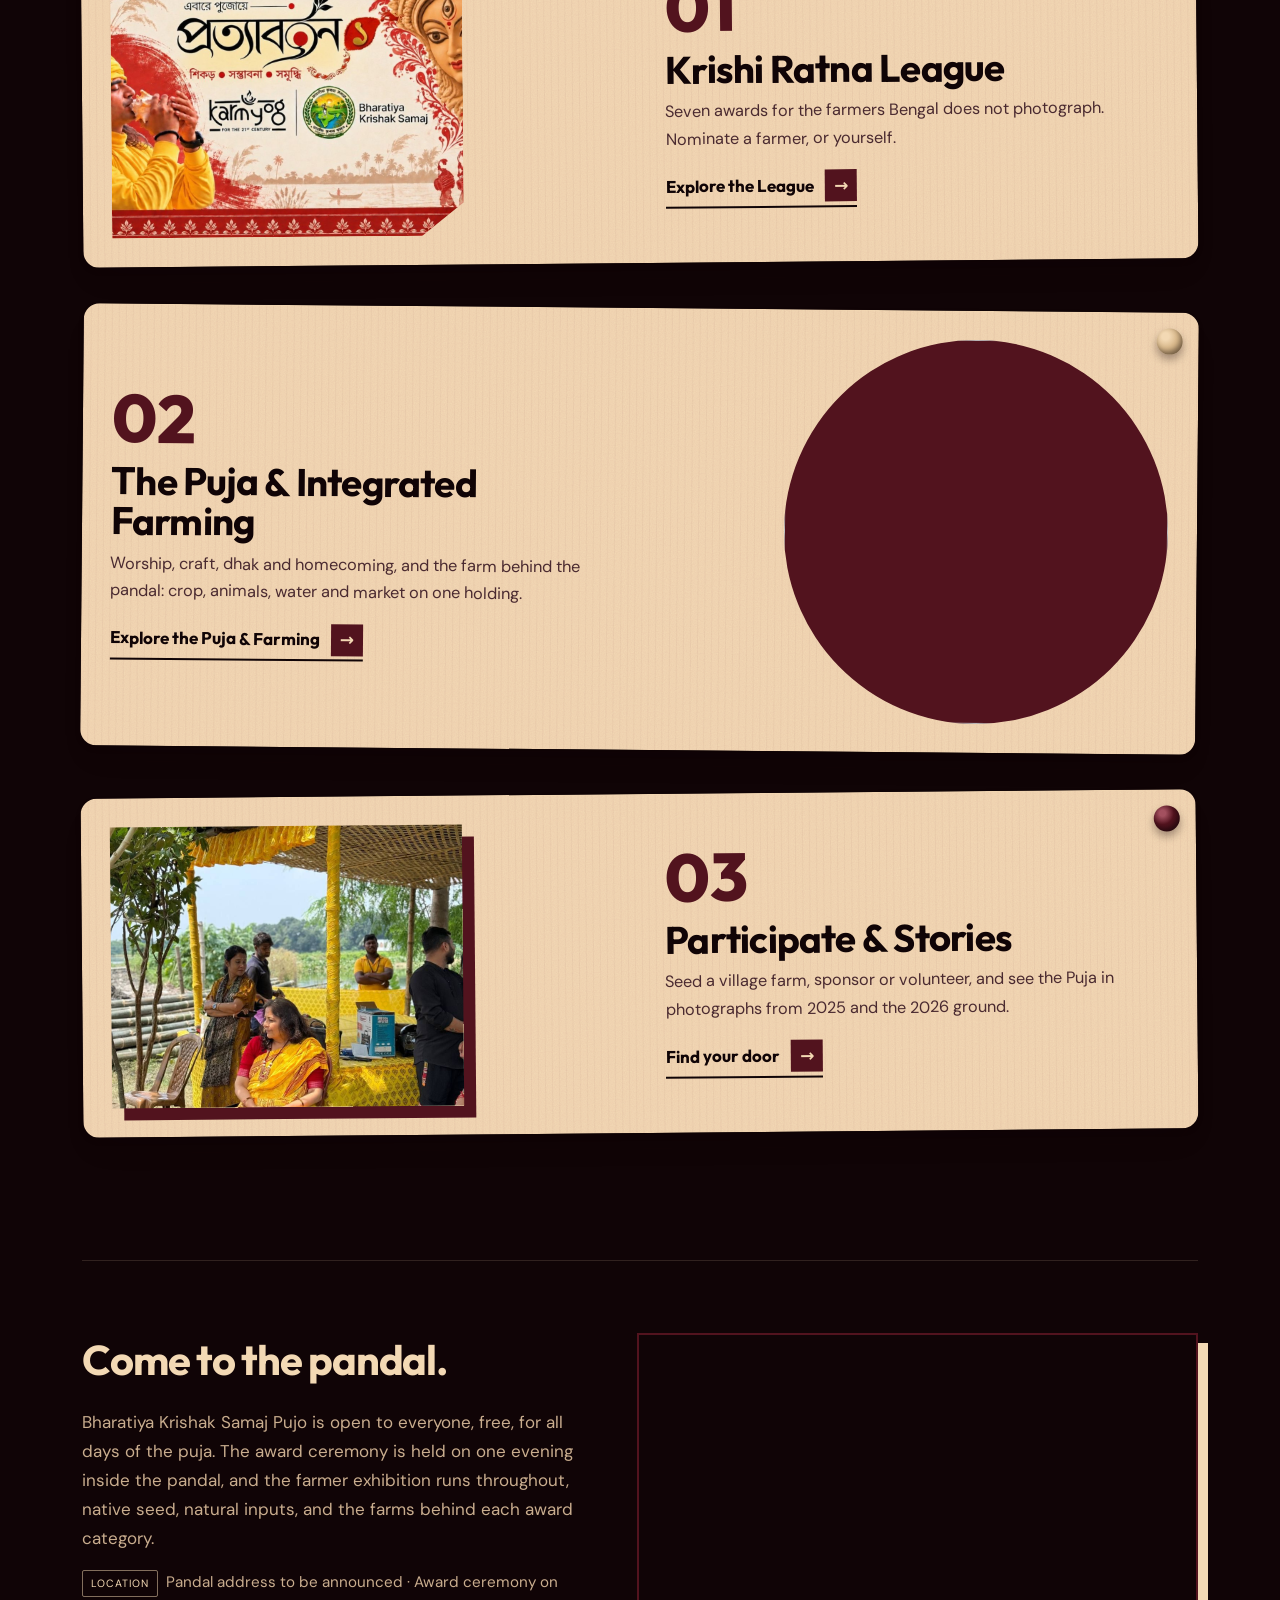
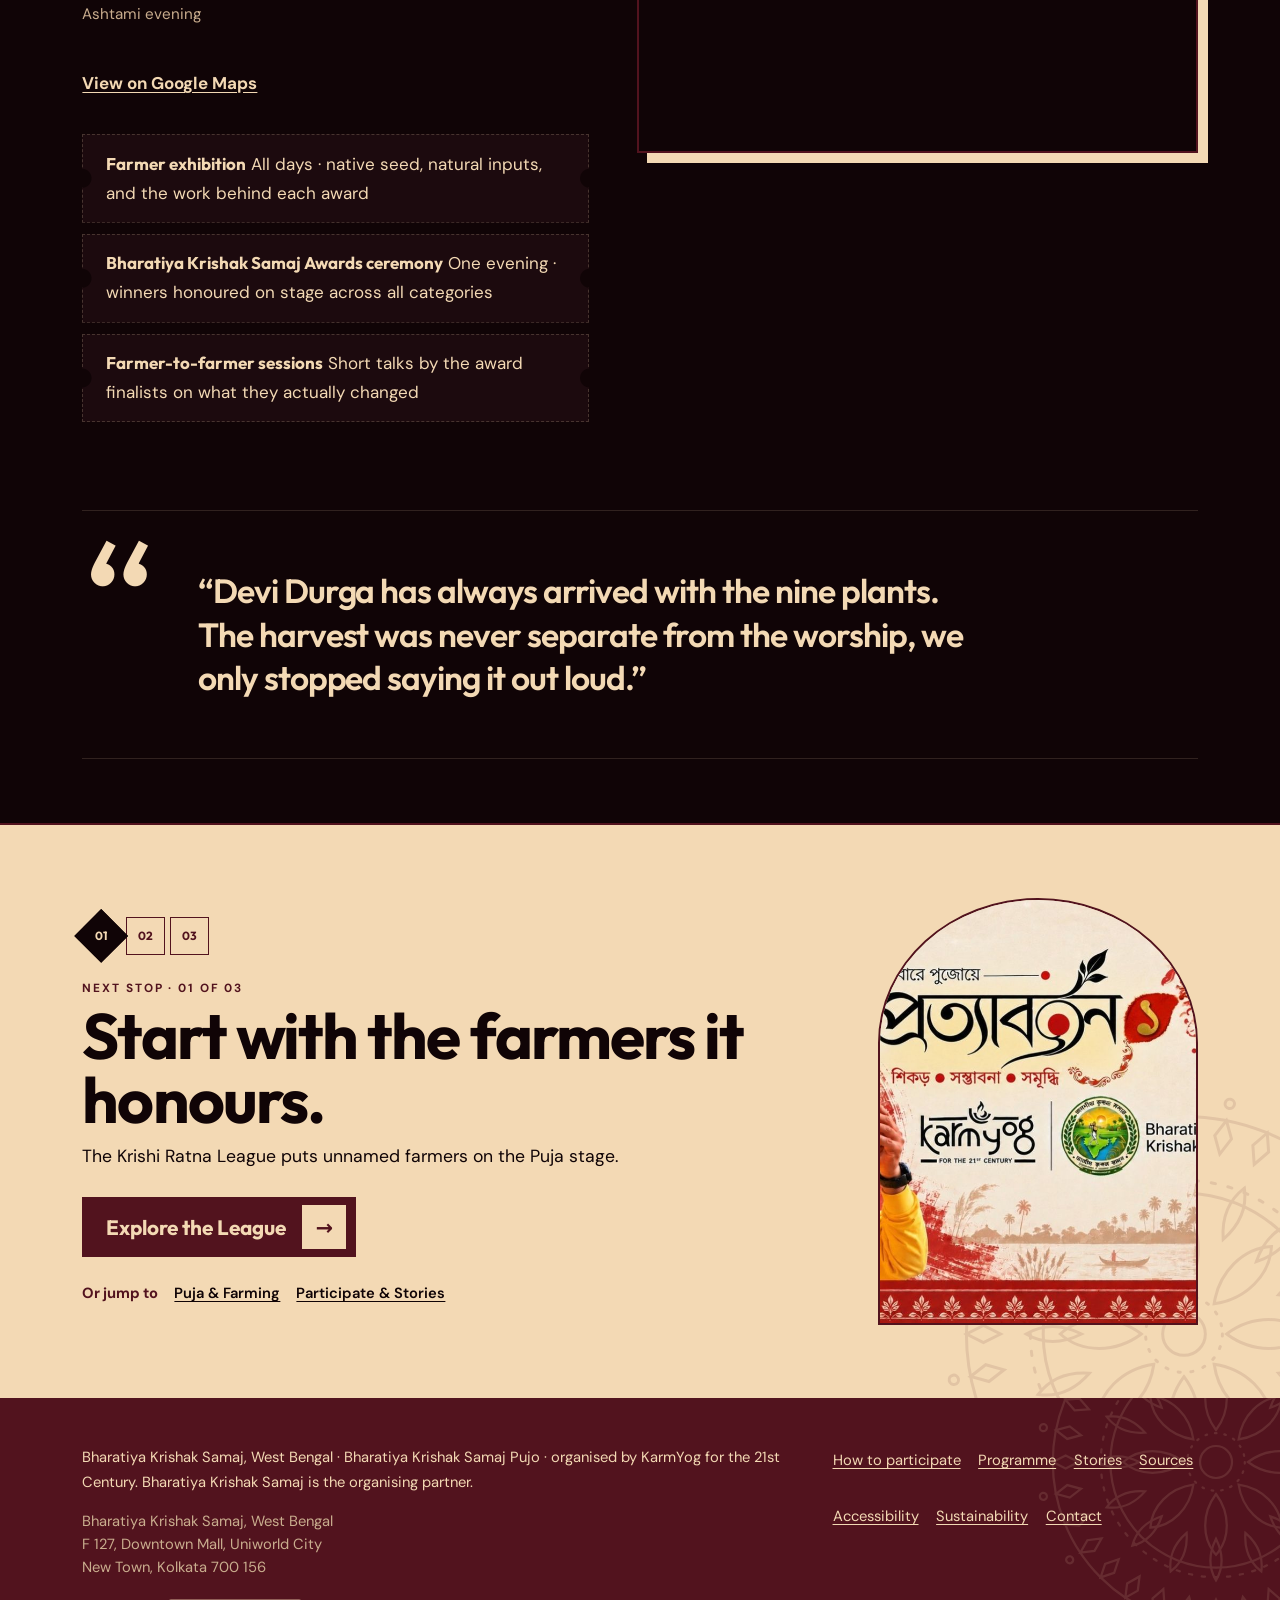
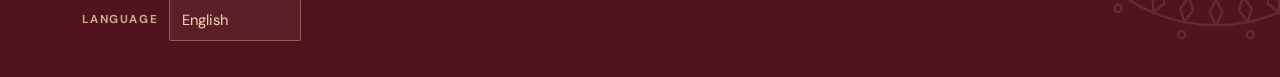
==== commit 3fa215bd: "Add the Protyabortan invitation under the homepage hero Co-Authored-By: Claude Opus 5.5 <noreply@ant" ====
--- a/site/index.html
+++ b/site/index.html
@@ -39,7 +39,7 @@
   <link rel="stylesheet" href="ifs.css?v=w1">
   <link rel="stylesheet" href="styles/sunflare.css?v=w1">
   <link rel="stylesheet" href="styles/palette.css?v=w1">
-  <link rel="stylesheet" href="styles/secondary.css?v=m1">
+  <link rel="stylesheet" href="styles/secondary.css?v=i1">
 </head>
 <body>
   <a class="skip" href="#main" data-ui="skip">Skip to content</a>
@@ -107,6 +107,26 @@
           </div>
         </div>
       </div>
+      <section class="invite" id="invitation" aria-labelledby="invite-h">
+        <div class="wrap-wide invite__inner">
+          <div class="invite__copy">
+            <h2 id="invite-h" data-en="You are invited." data-bn="আপনি আমন্ত্রিত।" data-hi="आप आमंत्रित हैं।">You are invited.</h2>
+            <p class="invite__lede" data-en="Protyabortan, the homecoming. Roots, possibility and prosperity, at Sharadiya 2026 from 16 to 20 October." data-bn="প্রত্যাবর্তন, ঘরে ফেরা। শিকড়, সম্ভাবনা আর সমৃদ্ধি, শারদীয়া ২০২৬-এ, ১৬ থেকে ২০ অক্টোবর।" data-hi="प्रत्यावर्तन, घर वापसी। जड़ें, संभावना और समृद्धि, शारदीय 2026 में, 16 से 20 अक्टूबर।">Protyabortan, the homecoming. Roots, possibility and prosperity, at Sharadiya 2026 from 16 to 20 October.</p>
+            <p class="invite__actions">
+              <a class="btn btn-primary" href="#visit" data-en="Plan your visit" data-bn="আসার পরিকল্পনা করুন" data-hi="आने की योजना बनाएँ">Plan your visit</a>
+              <button type="button" class="invite__zoom" data-lb-open="invitation" data-en="View full size" data-bn="পুরো মাপে দেখুন" data-hi="पूरे आकार में देखें">View full size</button>
+            </p>
+          </div>
+          <figure class="invite__card" data-media="invitation">
+            <span class="invite__frame" data-lb="0" role="button" tabindex="0" aria-label="Open the invitation full size">
+              <picture>
+                <source srcset="assets/invitation/protyabortan-2026.webp?v=1" type="image/webp">
+                <img src="assets/invitation/protyabortan-2026.jpg?v=1" width="1280" height="720" loading="lazy" decoding="async" alt="Invitation: Ebare pujoy Protyabortan. Roots, possibility, prosperity. KarmYog for the 21st Century with Bharatiya Krishak Samaj, with a conch player and the face of Durga.">
+              </picture>
+            </span>
+          </figure>
+        </div>
+      </section>
       <div class="ribbon" aria-hidden="true"><div class="ribbon__track"><span>Protyabortan</span><span>প্রত্যাবর্তন</span><span>Roots · Possibility · Prosperity</span><span>শিকড় · সম্ভাবনা · সমৃদ্ধি</span><span>Sharadiya 2026</span><span>Bharatiya Krishak Samaj Pujo</span><span>East Kolkata Wetlands</span><span>16–20 October 2026</span><span>Protyabortan</span><span>প্রত্যাবর্তন</span><span>Roots · Possibility · Prosperity</span><span>শিকড় · সম্ভাবনা · সমৃদ্ধি</span><span>Sharadiya 2026</span><span>Bharatiya Krishak Samaj Pujo</span><span>East Kolkata Wetlands</span><span>16–20 October 2026</span></div></div>
 
       <section class="story-bridge" id="story-bridge" aria-label="Why this Puja talks about farms"></section>
@@ -331,7 +351,7 @@
   <script src="scripts/app.js?v=p2" defer></script>
   <script src="memories.js?v=m1" defer></script>
   <script src="ifs.js?v=w1" defer></script>
-  <script src="scripts/journey.js?v=m1" defer></script>
+  <script src="scripts/journey.js?v=i1" defer></script>
   <script src="scripts/motion.js?v=p3" defer></script>
   <script src="scripts/bks-network.js?v=m1" data-inject="false" defer></script>
 </body>
--- a/site/styles/secondary.css
+++ b/site/styles/secondary.css
@@ -518,3 +518,36 @@
 }
 /* Integrated Farming now continues the Puja page. */
 .chapter-part#ifs { scroll-margin-top: 80px; margin-top: clamp(2rem, 5vw, 3.5rem); }
+
+/* ===== Invitation, right under the hero ===== */
+.invite { padding: clamp(2.4rem, 6vw, 4.5rem) 0; background: #100406; position: relative; overflow: hidden; }
+.invite::before {
+  content: ""; position: absolute; inset: auto -10% -40% auto; width: 60vw; height: 60vw; max-width: 46rem; max-height: 46rem;
+  background: radial-gradient(closest-side, rgba(82, 19, 30, 0.55), transparent); pointer-events: none;
+}
+.invite__inner { position: relative; display: grid; grid-template-columns: minmax(0, 0.8fr) minmax(0, 1.6fr); gap: clamp(1.6rem, 4vw, 3.5rem); align-items: center; }
+.invite h2 { margin: 0 0 0.8rem; color: #f3d9b4; font-size: clamp(2rem, 4.4vw, 3.4rem); line-height: 1.02; }
+.invite__lede { margin: 0 0 1.4rem; color: #e6c9a6; max-width: 30rem; }
+.invite__actions { display: flex; flex-wrap: wrap; gap: 0.7rem; align-items: center; margin: 0; }
+.invite__zoom {
+  min-height: 44px; padding: 0 1.1rem; border-radius: 999px; cursor: pointer;
+  background: transparent; color: #f3d9b4; border: 1.5px solid rgba(243, 217, 180, 0.55);
+  font: 700 0.9rem/1 var(--font-display, inherit); transition: background 0.2s ease, color 0.2s ease, border-color 0.2s ease;
+}
+.invite__zoom:hover { background: #f3d9b4; color: #52131e; border-color: #f3d9b4; }
+.invite__zoom:focus-visible { outline: 2px solid #f3d9b4; outline-offset: 3px; }
+.invite__card { margin: 0; }
+.invite__frame {
+  display: block; overflow: hidden; border-radius: 8px; border: 2px solid #f3d9b4;
+  box-shadow: 14px 14px 0 #52131e, 0 30px 60px -30px rgba(0, 0, 0, 0.9);
+  background: #1c0a0e; aspect-ratio: 16 / 9;
+  transition: transform 0.4s cubic-bezier(.2,.7,.2,1), box-shadow 0.4s ease;
+}
+.invite__frame img { display: block; width: 100%; height: 100%; object-fit: cover; transition: transform 0.8s ease; }
+.invite__frame:hover { transform: translate(-3px, -3px); box-shadow: 18px 18px 0 #52131e, 0 36px 70px -30px rgba(0, 0, 0, 0.95); }
+.invite__frame:hover img { transform: scale(1.03); }
+@media (max-width: 860px) {
+  .invite__inner { grid-template-columns: 1fr; }
+  .invite__card { order: -1; }
+  .invite__frame { box-shadow: 8px 8px 0 #52131e; }
+}
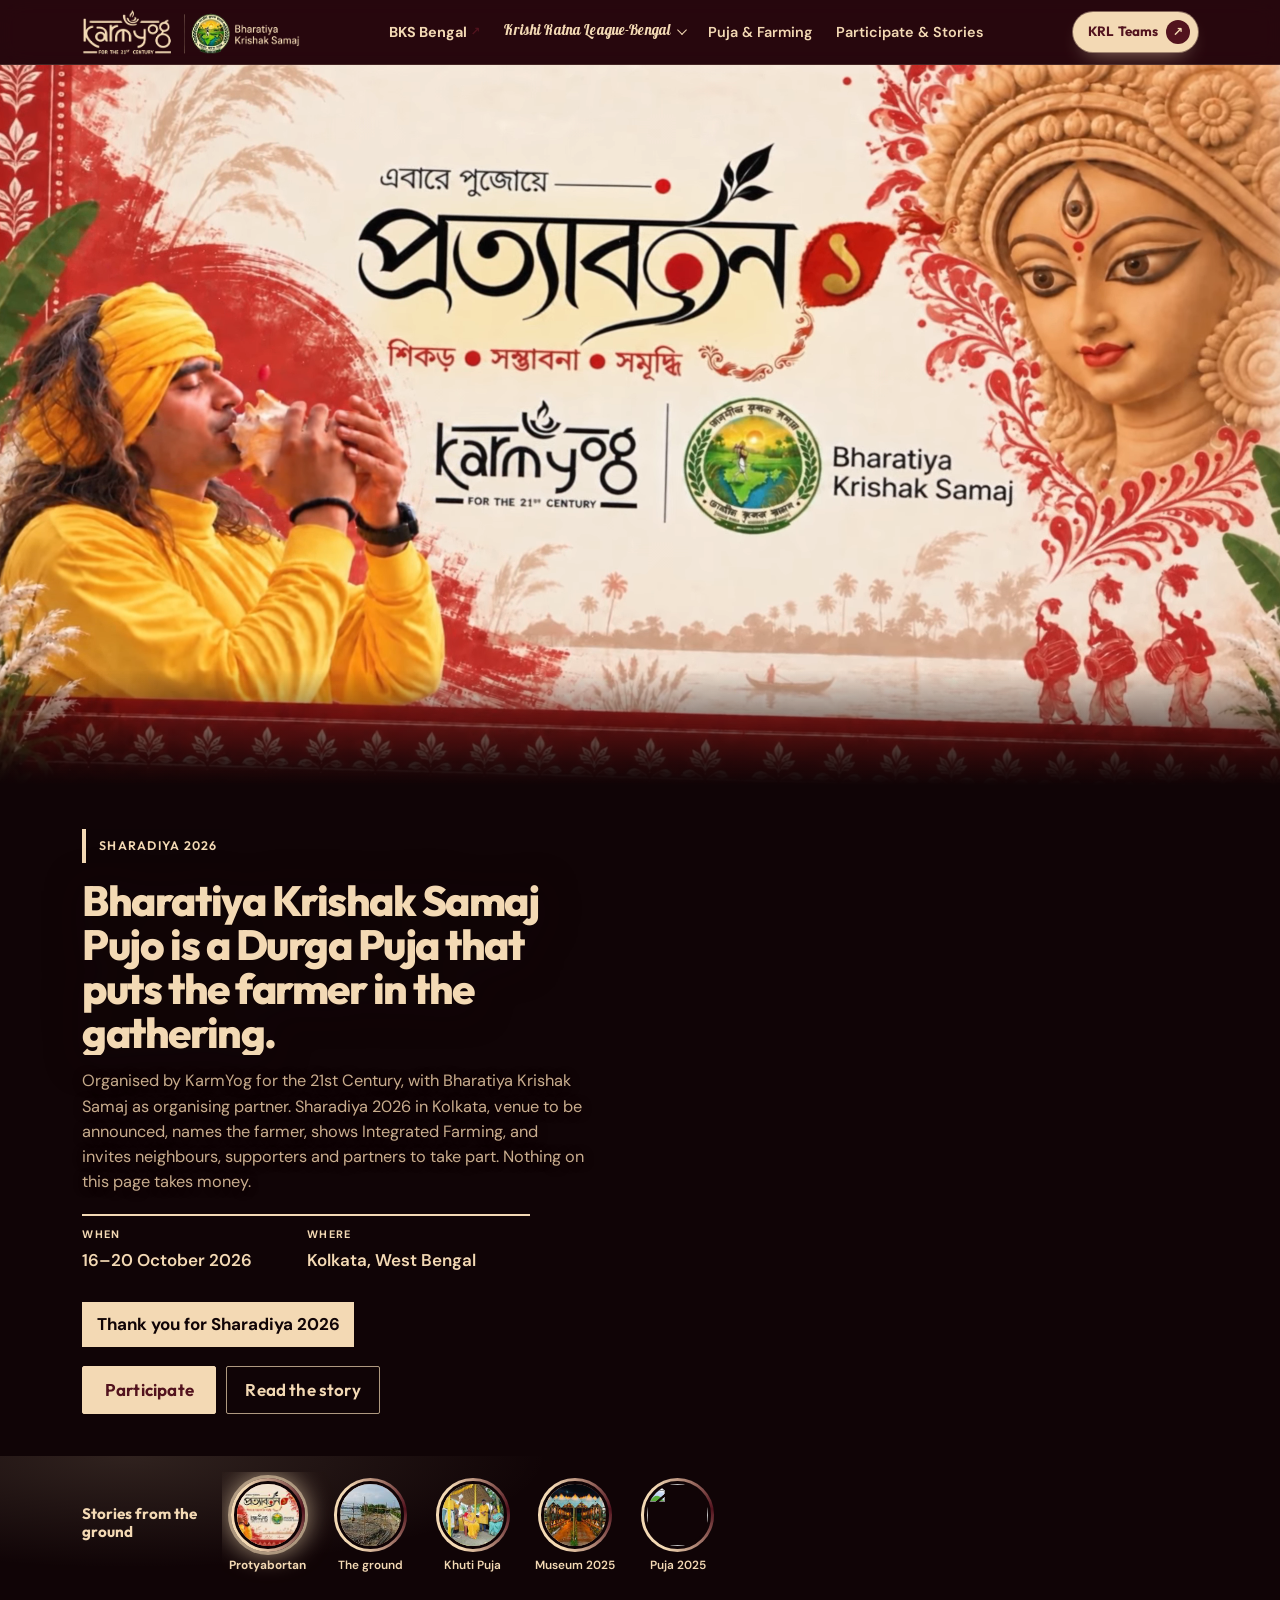
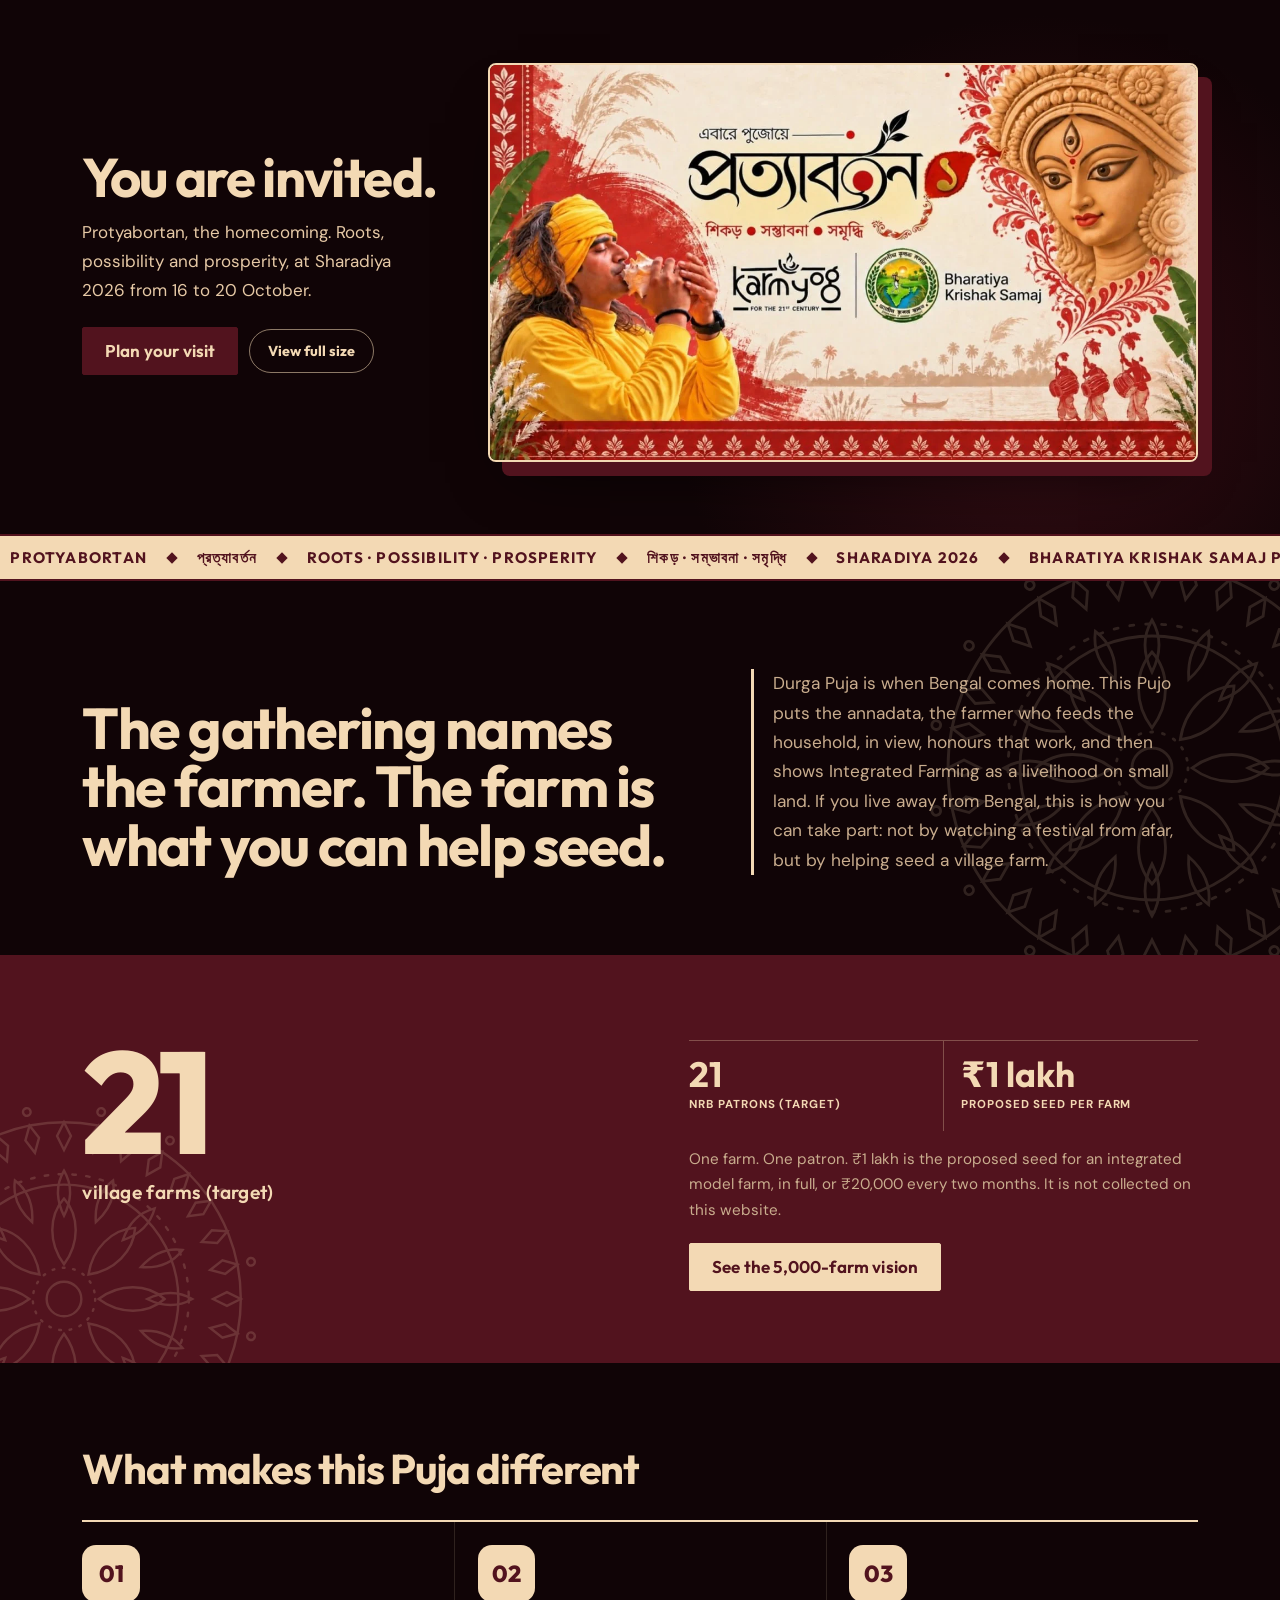
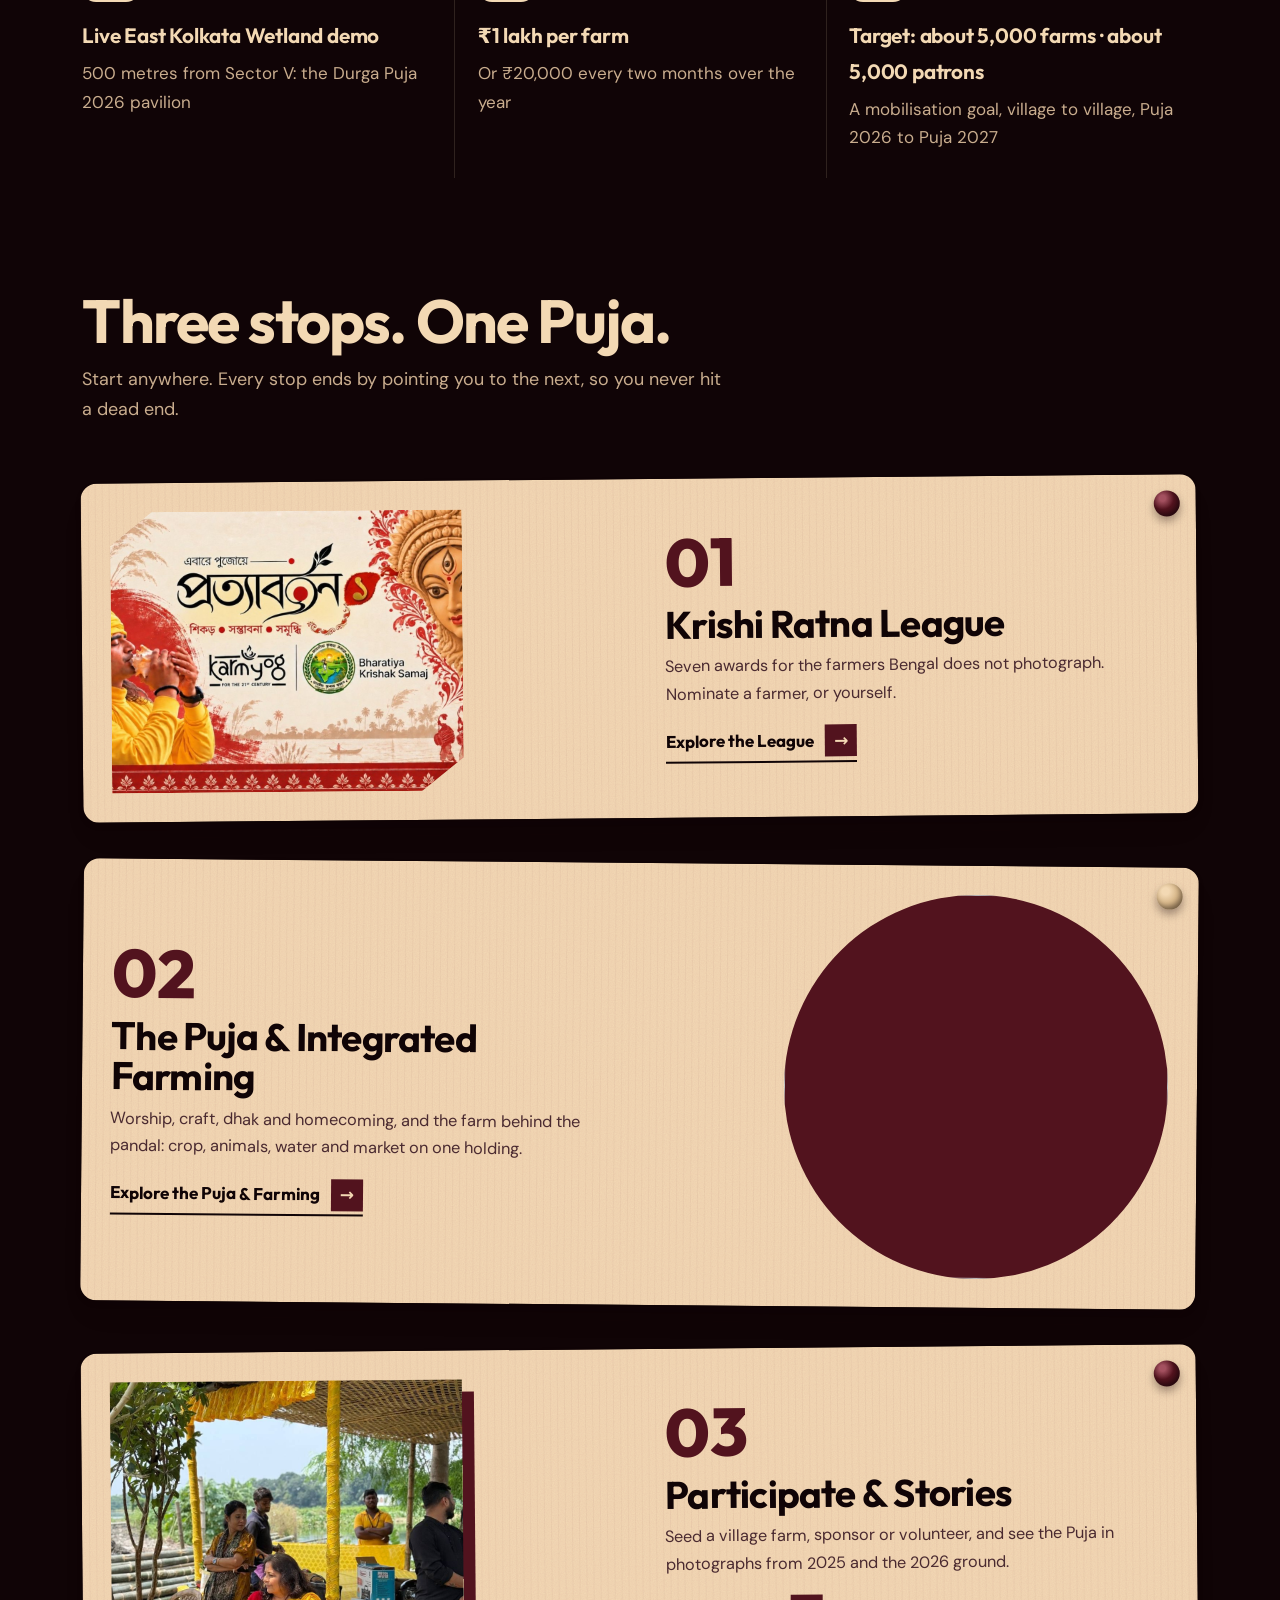
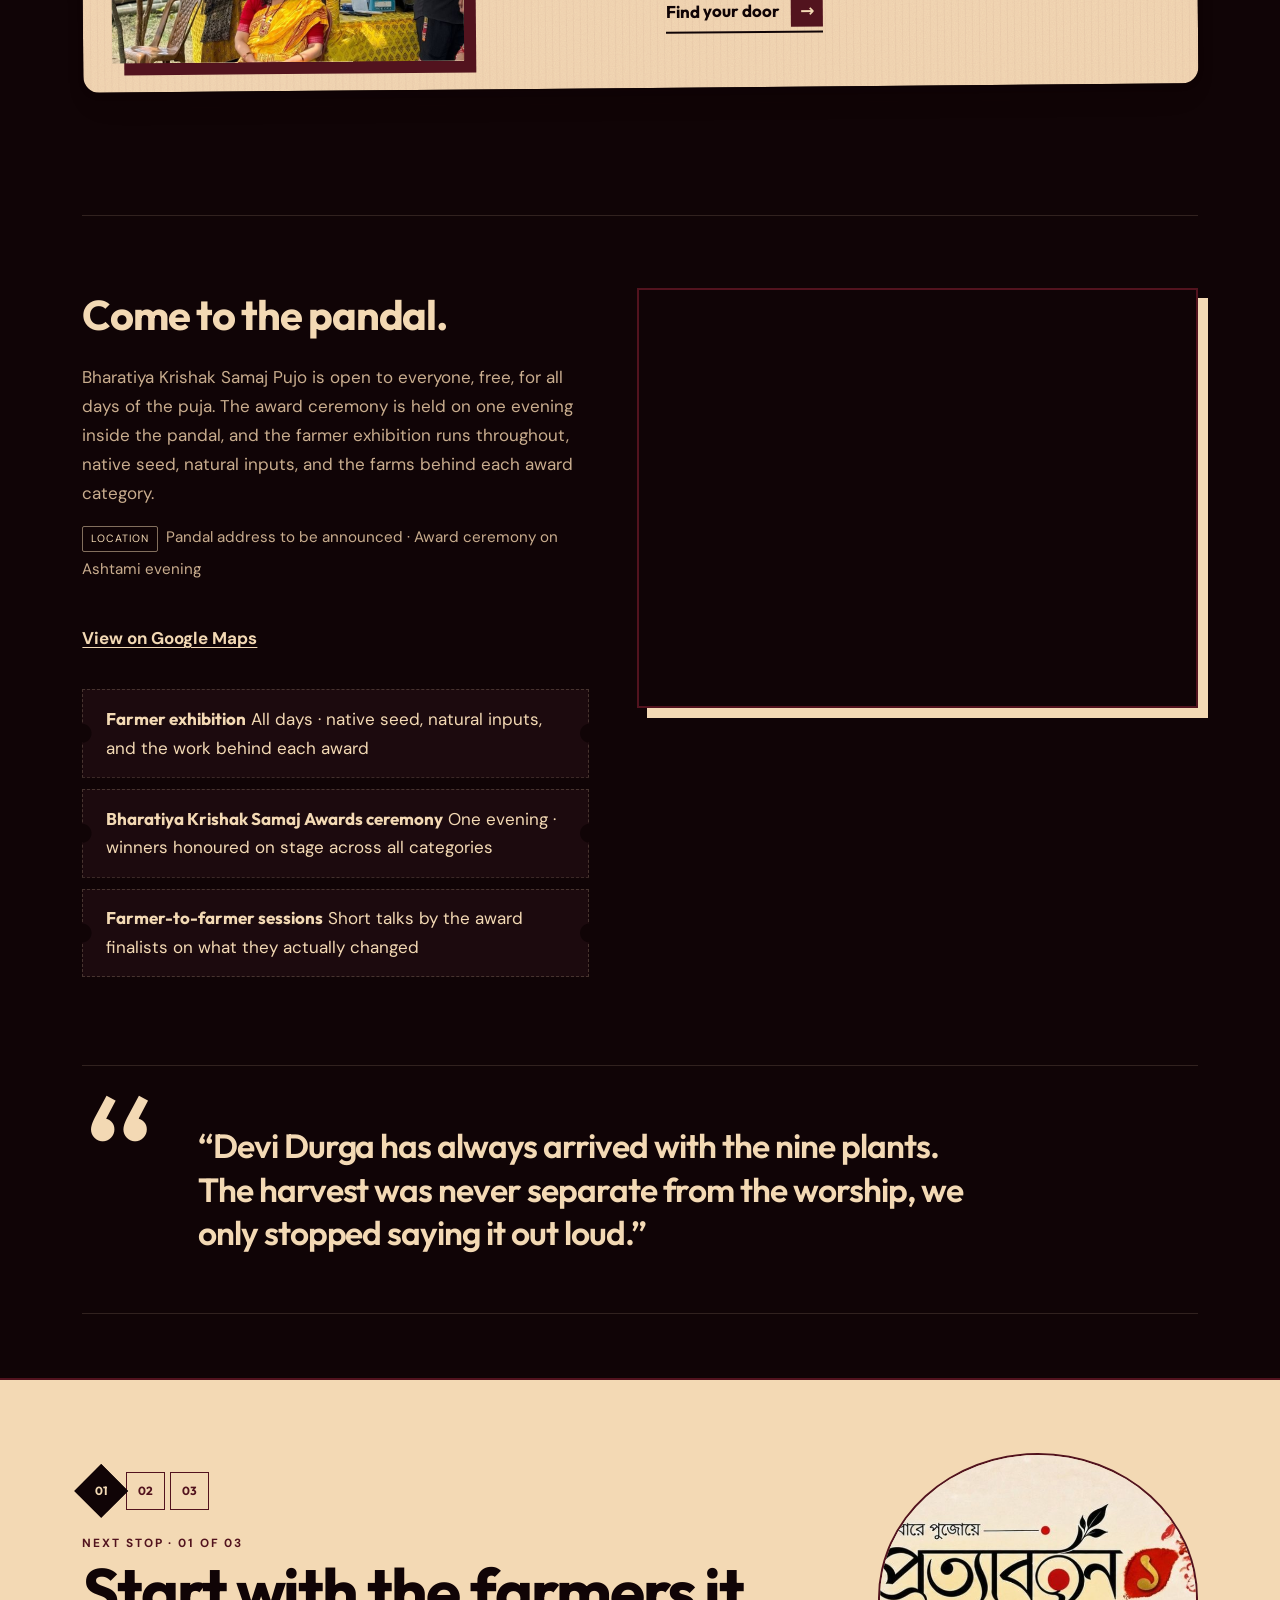
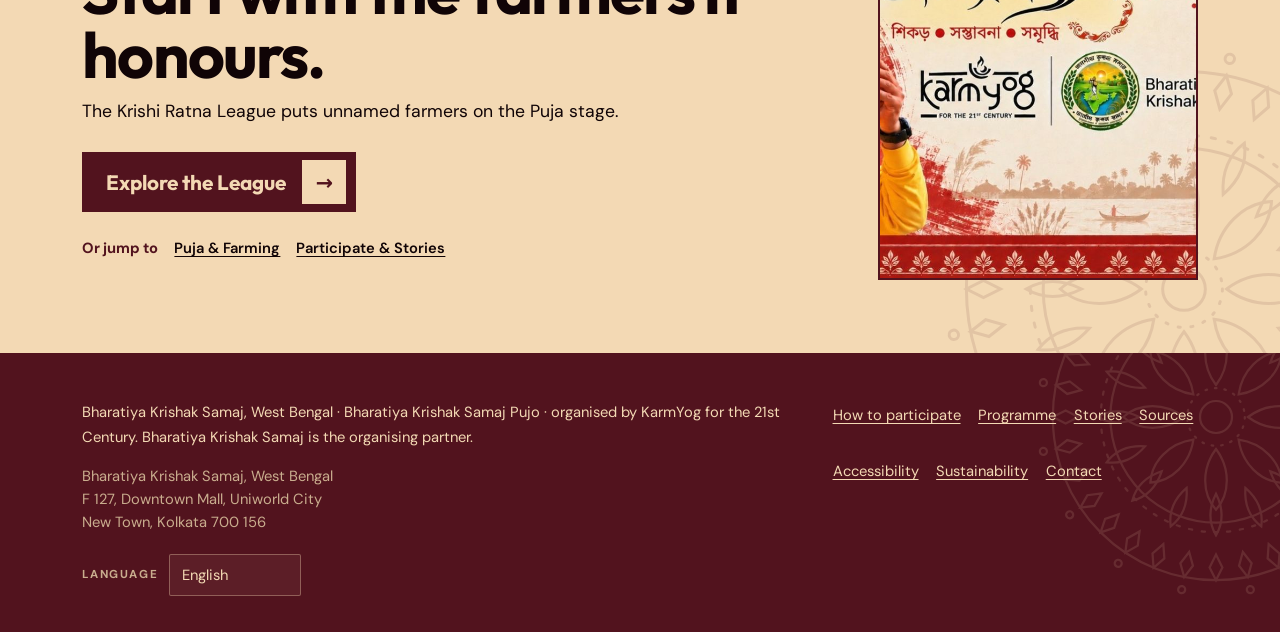
==== commit 08bcc546: "New homepage hero film (Protyabortan), shown whole with the headline beneath; remove the 2025 pavili" ====
--- a/site/index.html
+++ b/site/index.html
@@ -39,7 +39,7 @@
   <link rel="stylesheet" href="ifs.css?v=w1">
   <link rel="stylesheet" href="styles/sunflare.css?v=w1">
   <link rel="stylesheet" href="styles/palette.css?v=w1">
-  <link rel="stylesheet" href="styles/secondary.css?v=i1">
+  <link rel="stylesheet" href="styles/secondary.css?v=n2">
 </head>
 <body>
   <a class="skip" href="#main" data-ui="skip">Skip to content</a>
@@ -83,10 +83,12 @@
 
   <main id="main">
     <article class="view is-active" data-view="home">
-      <div class="hero-band hero-band--photo">
-        <video class="hero-video" muted loop playsinline preload="none" poster="assets/video/hero-2025-poster.jpg?v=p2" aria-hidden="true" tabindex="-1"
-          data-src-hd="assets/video/hero-2025" data-src-sd="assets/video/hero-2025-720" data-v="hq"></video>
-        <div class="hero-video-shade" aria-hidden="true"></div>
+      <div class="hero-band hero-band--photo hero-band--poster">
+        <div class="hero-media">
+          <video class="hero-video" muted loop playsinline preload="none" poster="assets/video/hero-2026-poster.jpg?v=1" aria-label="Ebare pujoy Protyabortan: roots, possibility, prosperity. KarmYog for the 21st Century with Bharatiya Krishak Samaj." tabindex="-1"
+            data-src-hd="assets/video/hero-2026" data-src-sd="assets/video/hero-2026-720" data-v="n1"></video>
+          <div class="hero-video-shade" aria-hidden="true"></div>
+        </div>
         <div class="hero-aura" aria-hidden="true"><span></span><span></span></div>
         <div class="hero-embers" aria-hidden="true"><i></i><i></i><i></i><i></i><i></i><i></i><i></i><i></i><i></i><i></i></div>
         <div class="wrap-wide hero-grid">
--- a/site/styles/secondary.css
+++ b/site/styles/secondary.css
@@ -551,3 +551,40 @@
   .invite__card { order: -1; }
   .invite__frame { box-shadow: 8px 8px 0 #52131e; }
 }
+
+/* ===== Homepage hero: the Protyabortan film shown whole, words underneath =====
+   The film carries its own title and logos, so nothing is laid over it. */
+.hero-band.hero-band--poster {
+  display: flex; flex-direction: column;
+  min-height: 0; padding: 0 0 clamp(1.6rem, 4vw, 2.6rem);
+  background: #100406;
+}
+.hero-band--poster::before, .hero-band--poster::after,
+.hero-band--poster .hero-aura, .hero-band--poster .hero-embers { display: none !important; }
+.hero-band--poster .hero-media { position: relative; width: 100%; background: #100406; line-height: 0; }
+.hero-band--poster .hero-media .hero-video {
+  position: relative; inset: auto; display: block;
+  width: 100%; height: auto; aspect-ratio: 16 / 9;
+  max-height: calc(100svh - 64px);
+  object-fit: cover; object-position: 50% 50%;
+}
+.hero-band--poster .hero-media .hero-video-shade {
+  position: absolute; inset: auto 0 0 0; height: 16%; width: 100%;
+  background: linear-gradient(180deg, transparent, rgba(16, 4, 6, 0.85) 80%, #100406);
+}
+.hero-band--poster .hero-grid { padding-top: clamp(1.4rem, 3.5vw, 2.4rem); }
+.hero-band--poster .hero-credit { display: none; }
+@media (max-width: 767px) {
+  .hero-band--poster .hero-media .hero-video, .hero-band--poster .hero-media .hero-video-shade { bottom: 0; }
+  .hero-band--poster .hero-media .hero-video { height: auto; }
+  .hero-band--poster .hero-media .hero-video-shade { height: 18%; }
+}
+@media (prefers-reduced-motion: reduce) {
+  /* No film: the poster frame stays in its place. */
+  .hero-band--poster .hero-media .hero-video { display: block; }
+  .hero-band--poster .hero-media .hero-video-shade { display: block; }
+  .hero-band.hero-band--poster.has-video { background: #100406; }
+}
+/* The old photo hero reserved a first grid row for the picture on phones. */
+.hero-band.hero-band--poster .hero-grid { grid-template-rows: none; min-height: 0; }
+.hero-band.hero-band--poster .hero-copy { grid-row: auto; }
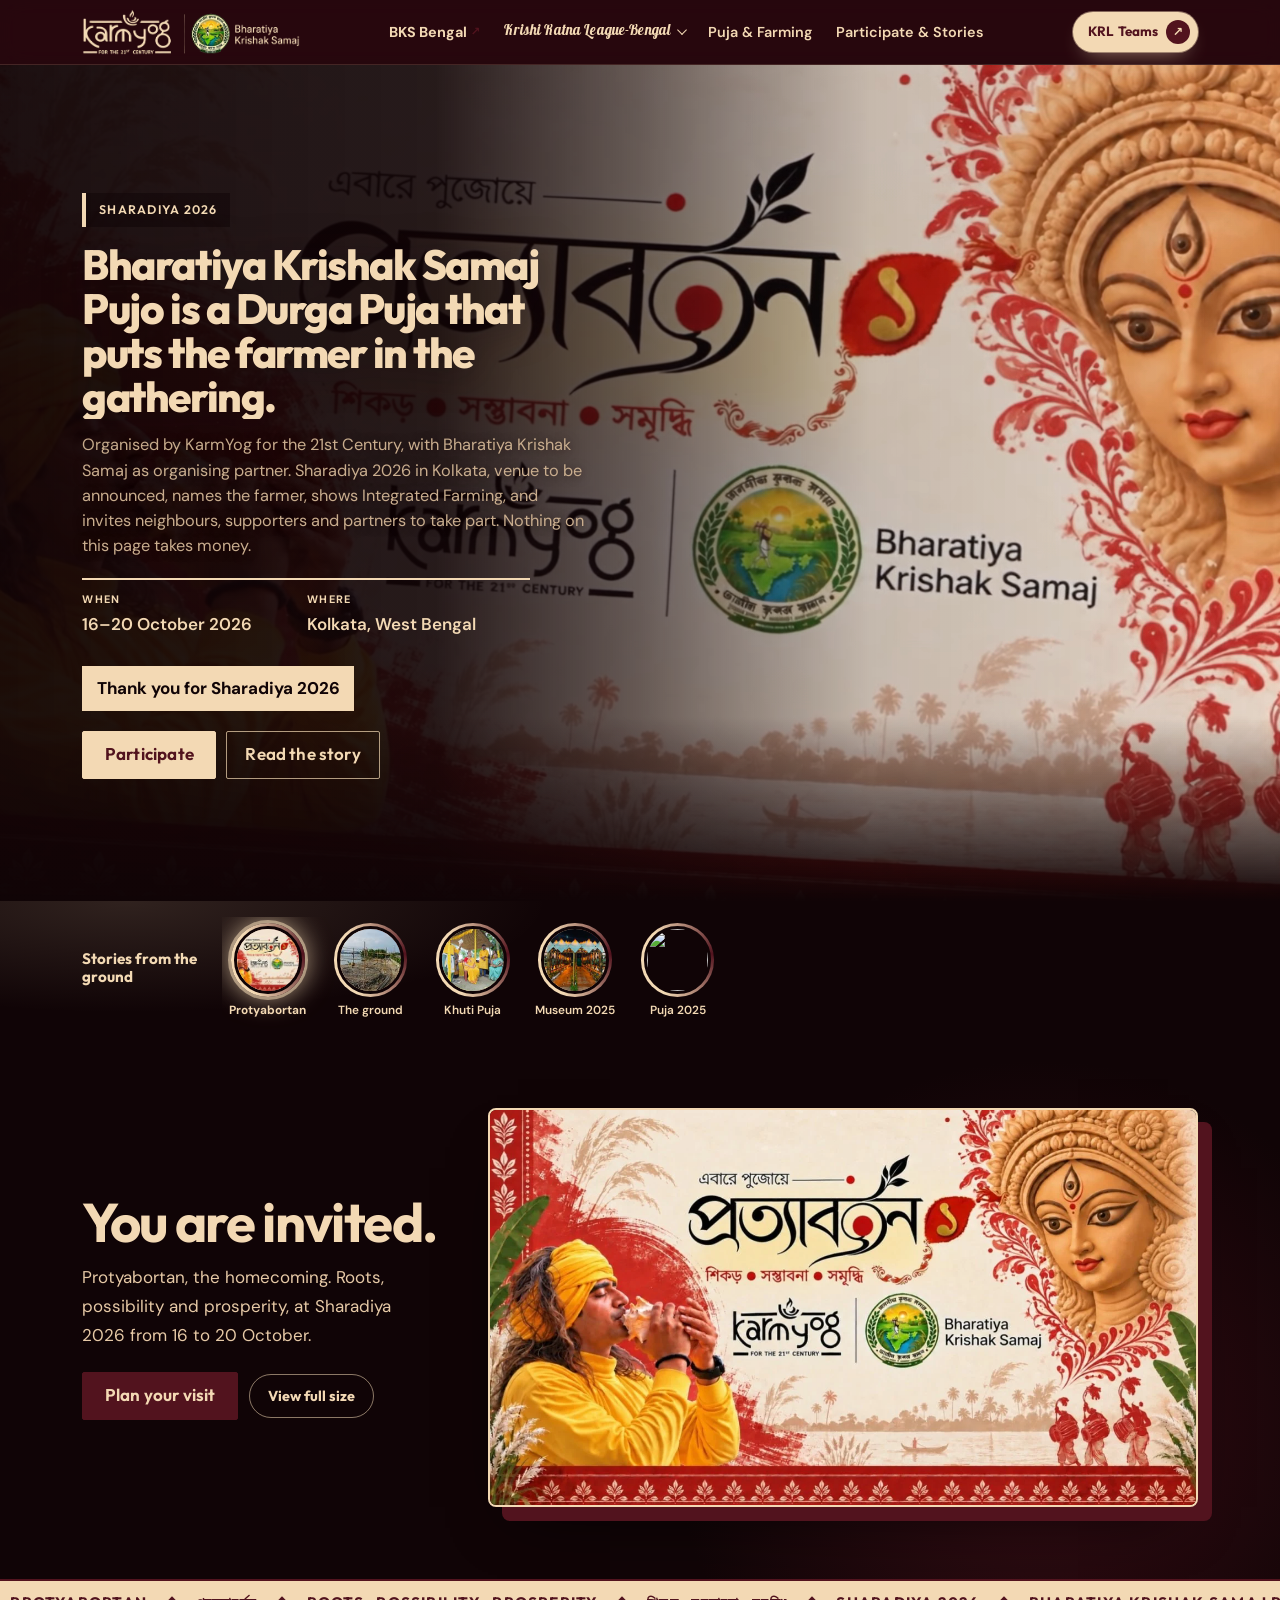
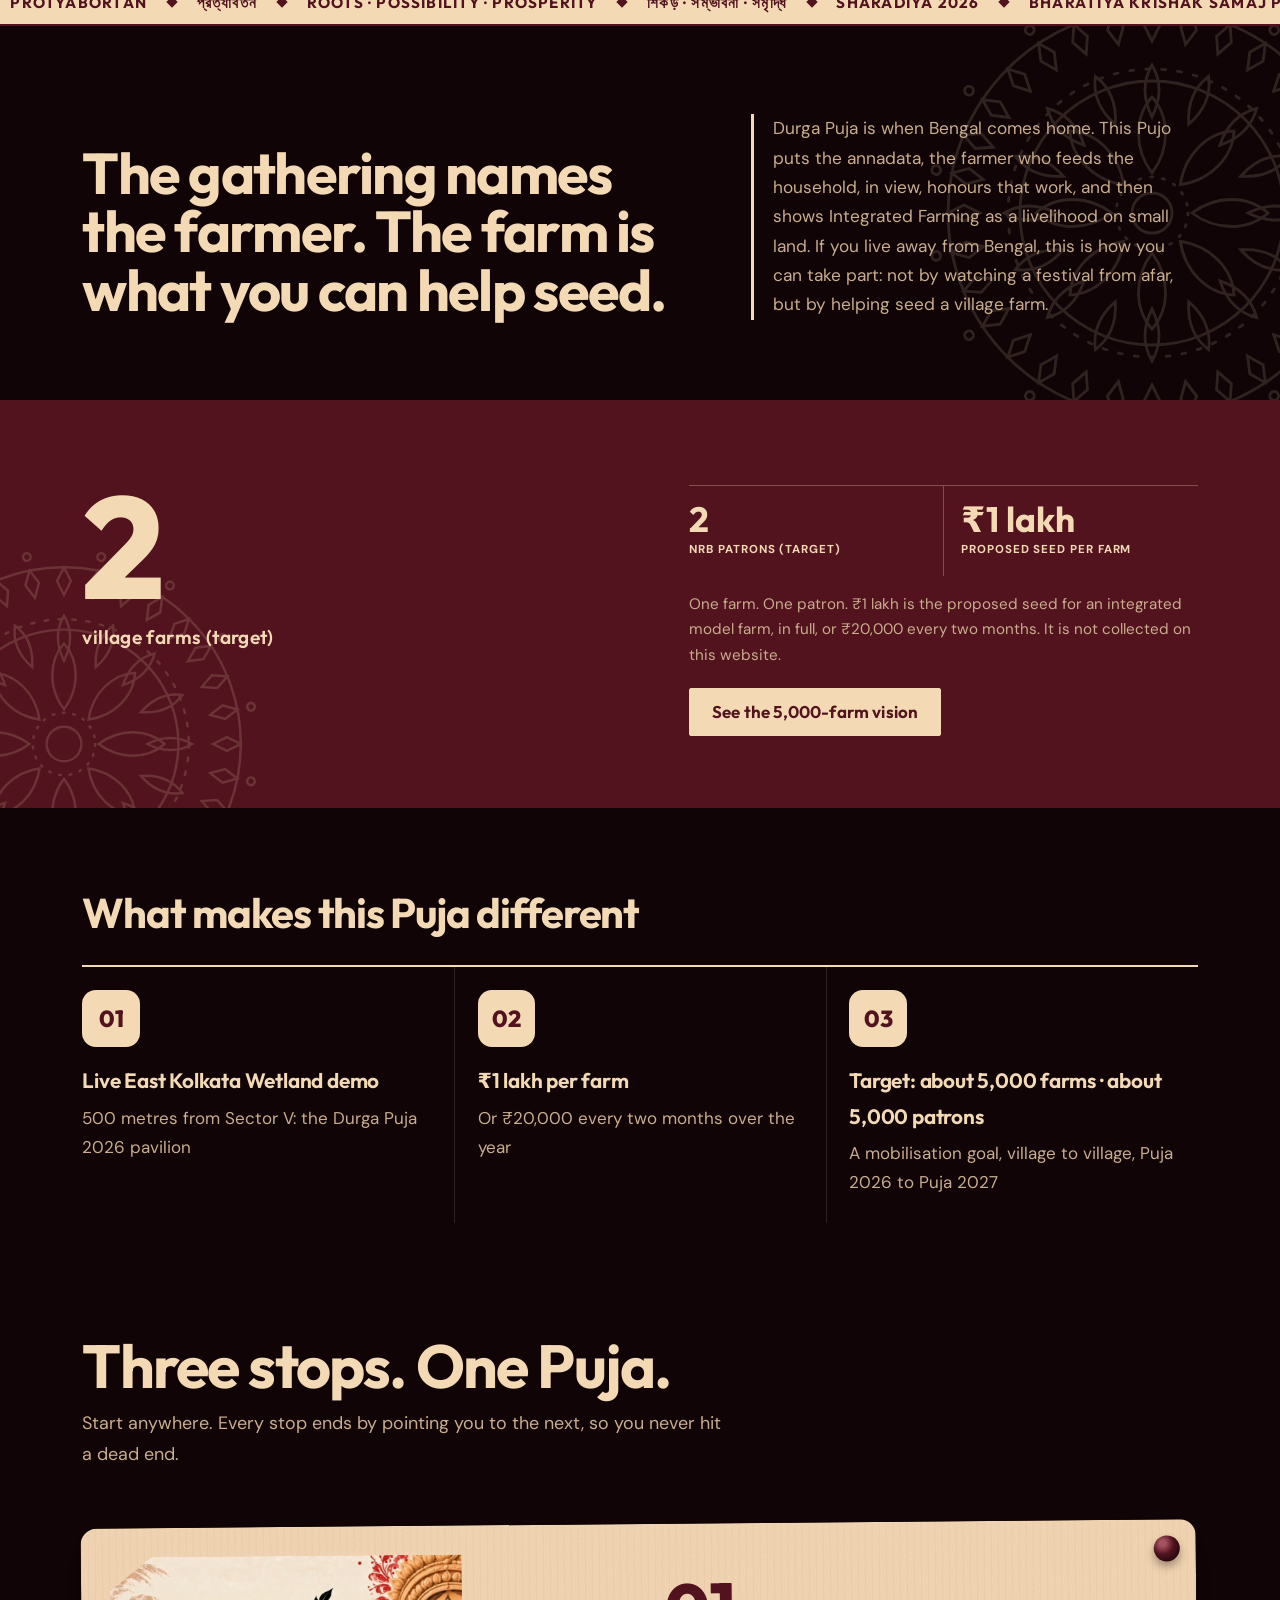
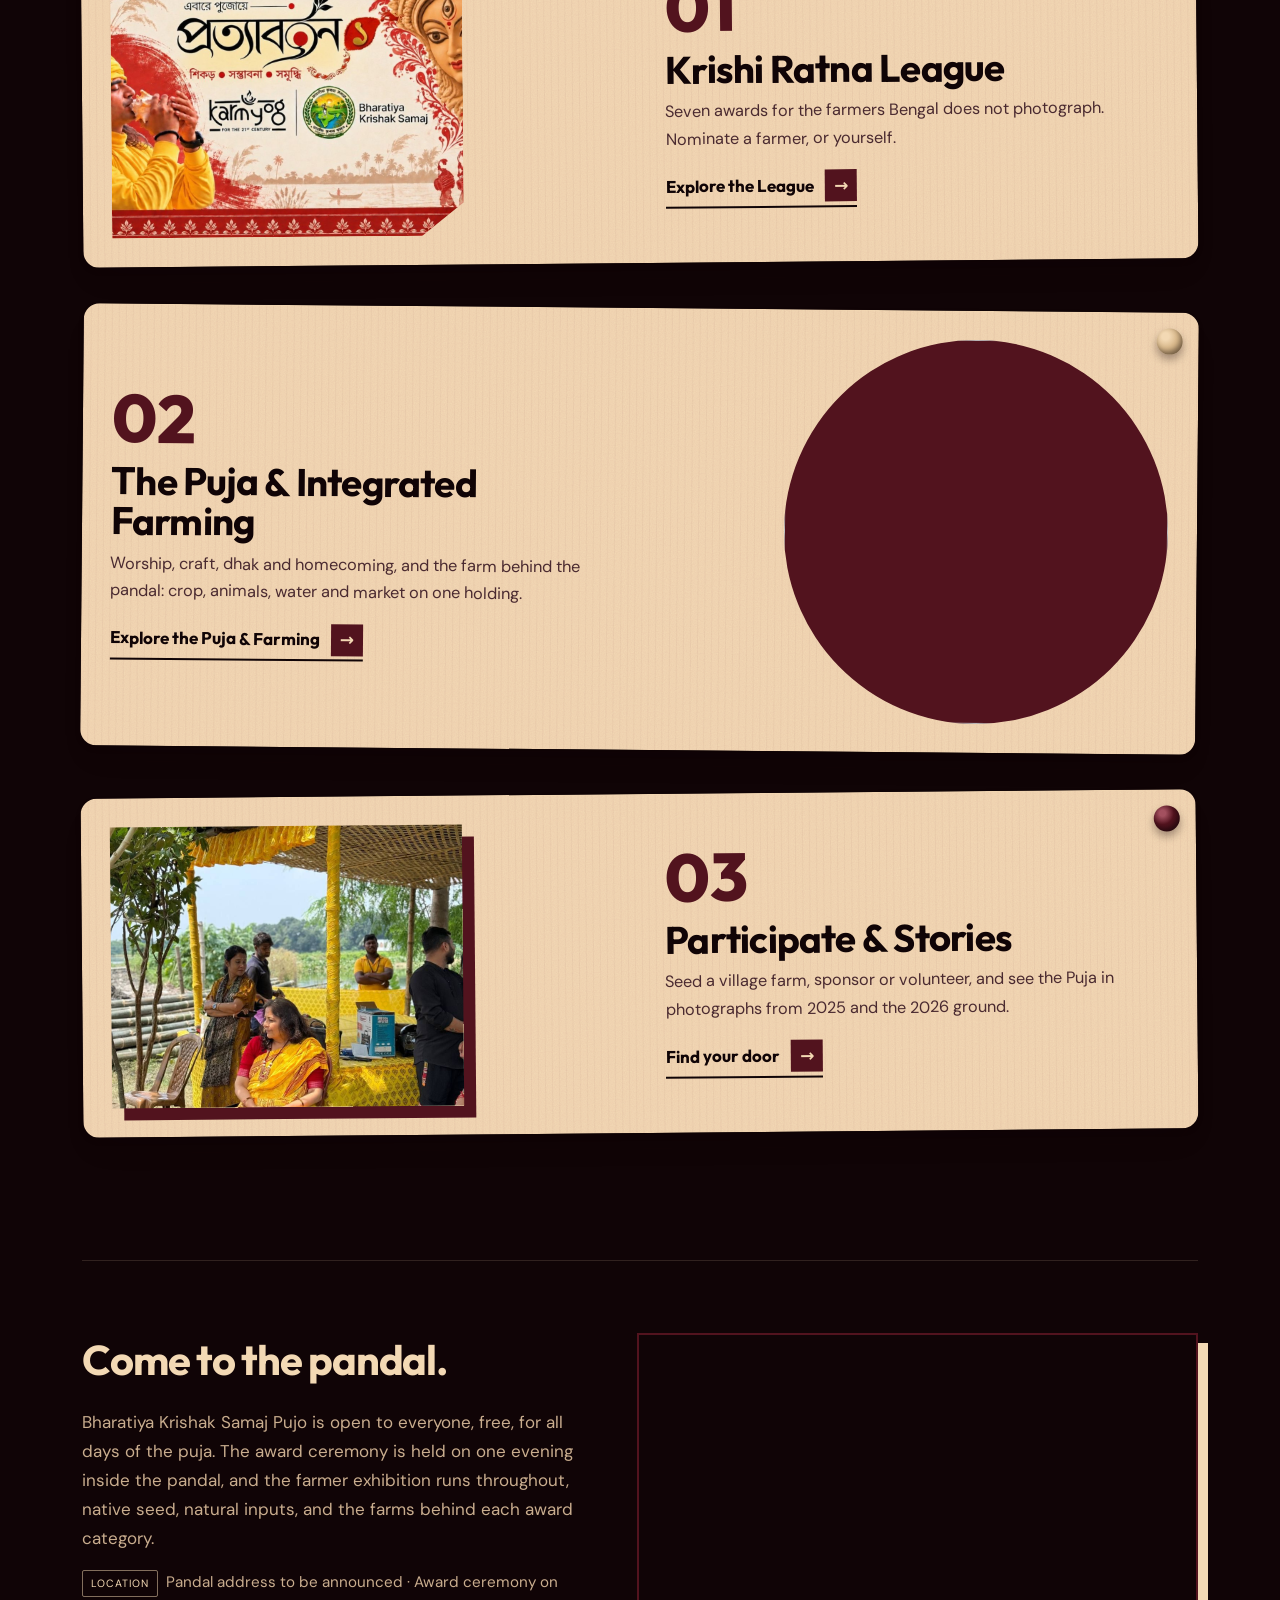
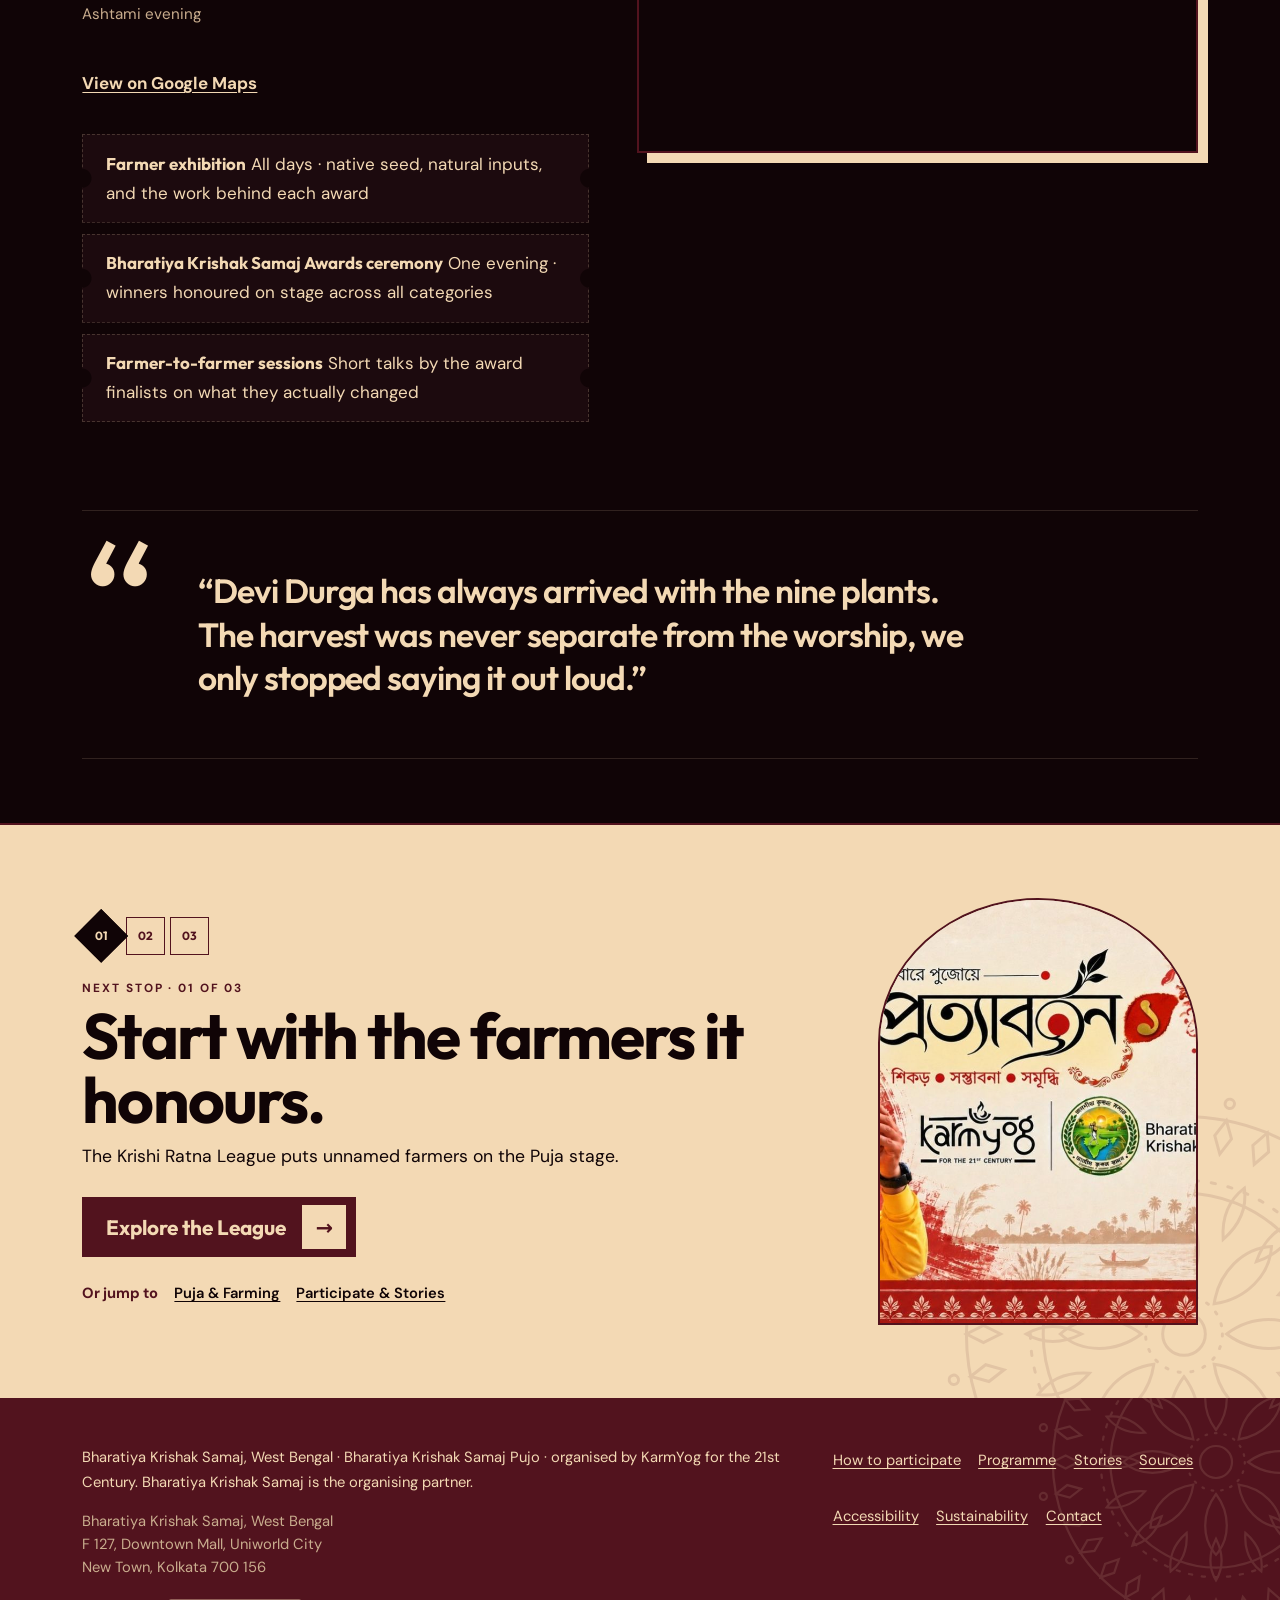
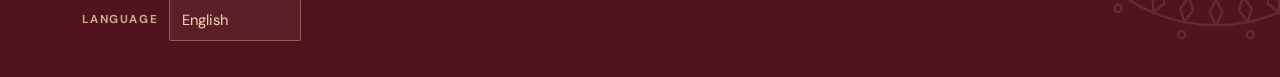
==== commit 377a292d: "Hero film plays behind the headline as a true background, with a dark shade under the words Co-Autho" ====
--- a/site/index.html
+++ b/site/index.html
@@ -39,7 +39,7 @@
   <link rel="stylesheet" href="ifs.css?v=w1">
   <link rel="stylesheet" href="styles/sunflare.css?v=w1">
   <link rel="stylesheet" href="styles/palette.css?v=w1">
-  <link rel="stylesheet" href="styles/secondary.css?v=n2">
+  <link rel="stylesheet" href="styles/secondary.css?v=n4">
 </head>
 <body>
   <a class="skip" href="#main" data-ui="skip">Skip to content</a>
--- a/site/styles/secondary.css
+++ b/site/styles/secondary.css
@@ -552,39 +552,42 @@
   .invite__frame { box-shadow: 8px 8px 0 #52131e; }
 }
 
-/* ===== Homepage hero: the Protyabortan film shown whole, words underneath =====
-   The film carries its own title and logos, so nothing is laid over it. */
+/* ===== Homepage hero: the Protyabortan film as the background, words on top ===== */
 .hero-band.hero-band--poster {
-  display: flex; flex-direction: column;
-  min-height: 0; padding: 0 0 clamp(1.6rem, 4vw, 2.6rem);
+  position: relative; display: flex; align-items: center;
+  min-height: calc(100svh - 64px);
+  padding: clamp(2rem, 5vw, 3.5rem) 0;
   background: #100406;
 }
 .hero-band--poster::before, .hero-band--poster::after,
 .hero-band--poster .hero-aura, .hero-band--poster .hero-embers { display: none !important; }
-.hero-band--poster .hero-media { position: relative; width: 100%; background: #100406; line-height: 0; }
+.hero-band--poster .hero-media { position: absolute; inset: 0; z-index: 0; overflow: hidden; background: #100406; }
 .hero-band--poster .hero-media .hero-video {
-  position: relative; inset: auto; display: block;
-  width: 100%; height: auto; aspect-ratio: 16 / 9;
-  max-height: calc(100svh - 64px);
-  object-fit: cover; object-position: 50% 50%;
-}
+  position: absolute; inset: 0; display: block;
+  width: 100%; height: 100%;
+  object-fit: cover; object-position: 62% 50%;
+}
+/* Dark on the left where the words sit, opening up to the goddess on the right. */
 .hero-band--poster .hero-media .hero-video-shade {
-  position: absolute; inset: auto 0 0 0; height: 16%; width: 100%;
-  background: linear-gradient(180deg, transparent, rgba(16, 4, 6, 0.85) 80%, #100406);
-}
-.hero-band--poster .hero-grid { padding-top: clamp(1.4rem, 3.5vw, 2.4rem); }
+  position: absolute; inset: 0; width: 100%; height: 100%;
+  background:
+    linear-gradient(90deg, rgba(16, 4, 6, 0.95) 0%, rgba(16, 4, 6, 0.9) 34%, rgba(16, 4, 6, 0.62) 50%, rgba(16, 4, 6, 0.2) 68%, rgba(16, 4, 6, 0.05) 100%),
+    linear-gradient(0deg, #100406 0%, rgba(16, 4, 6, 0) 22%);
+}
+.hero-band--poster .hero-grid { position: relative; z-index: 1; flex: 0 1 auto; margin-left: auto; margin-right: auto; }
 .hero-band--poster .hero-credit { display: none; }
+.hero-band.hero-band--poster .hero-grid { grid-template-rows: none; min-height: 0; }
+.hero-band.hero-band--poster .hero-copy { grid-row: auto; }
 @media (max-width: 767px) {
-  .hero-band--poster .hero-media .hero-video, .hero-band--poster .hero-media .hero-video-shade { bottom: 0; }
-  .hero-band--poster .hero-media .hero-video { height: auto; }
-  .hero-band--poster .hero-media .hero-video-shade { height: 18%; }
+  .hero-band.hero-band--poster { min-height: 0; align-items: flex-start; padding-top: 2.2rem; }
+  .hero-band--poster .hero-media .hero-video { object-position: 70% 50%; }
+  .hero-band--poster .hero-media .hero-video-shade {
+    background: linear-gradient(180deg, rgba(16, 4, 6, 0.72) 0%, rgba(16, 4, 6, 0.84) 45%, rgba(16, 4, 6, 0.96) 100%);
+  }
 }
 @media (prefers-reduced-motion: reduce) {
-  /* No film: the poster frame stays in its place. */
-  .hero-band--poster .hero-media .hero-video { display: block; }
+  /* No film: the poster frame stays behind the words. */
+  .hero-band--poster .hero-media .hero-video,
   .hero-band--poster .hero-media .hero-video-shade { display: block; }
   .hero-band.hero-band--poster.has-video { background: #100406; }
 }
-/* The old photo hero reserved a first grid row for the picture on phones. */
-.hero-band.hero-band--poster .hero-grid { grid-template-rows: none; min-height: 0; }
-.hero-band.hero-band--poster .hero-copy { grid-row: auto; }
